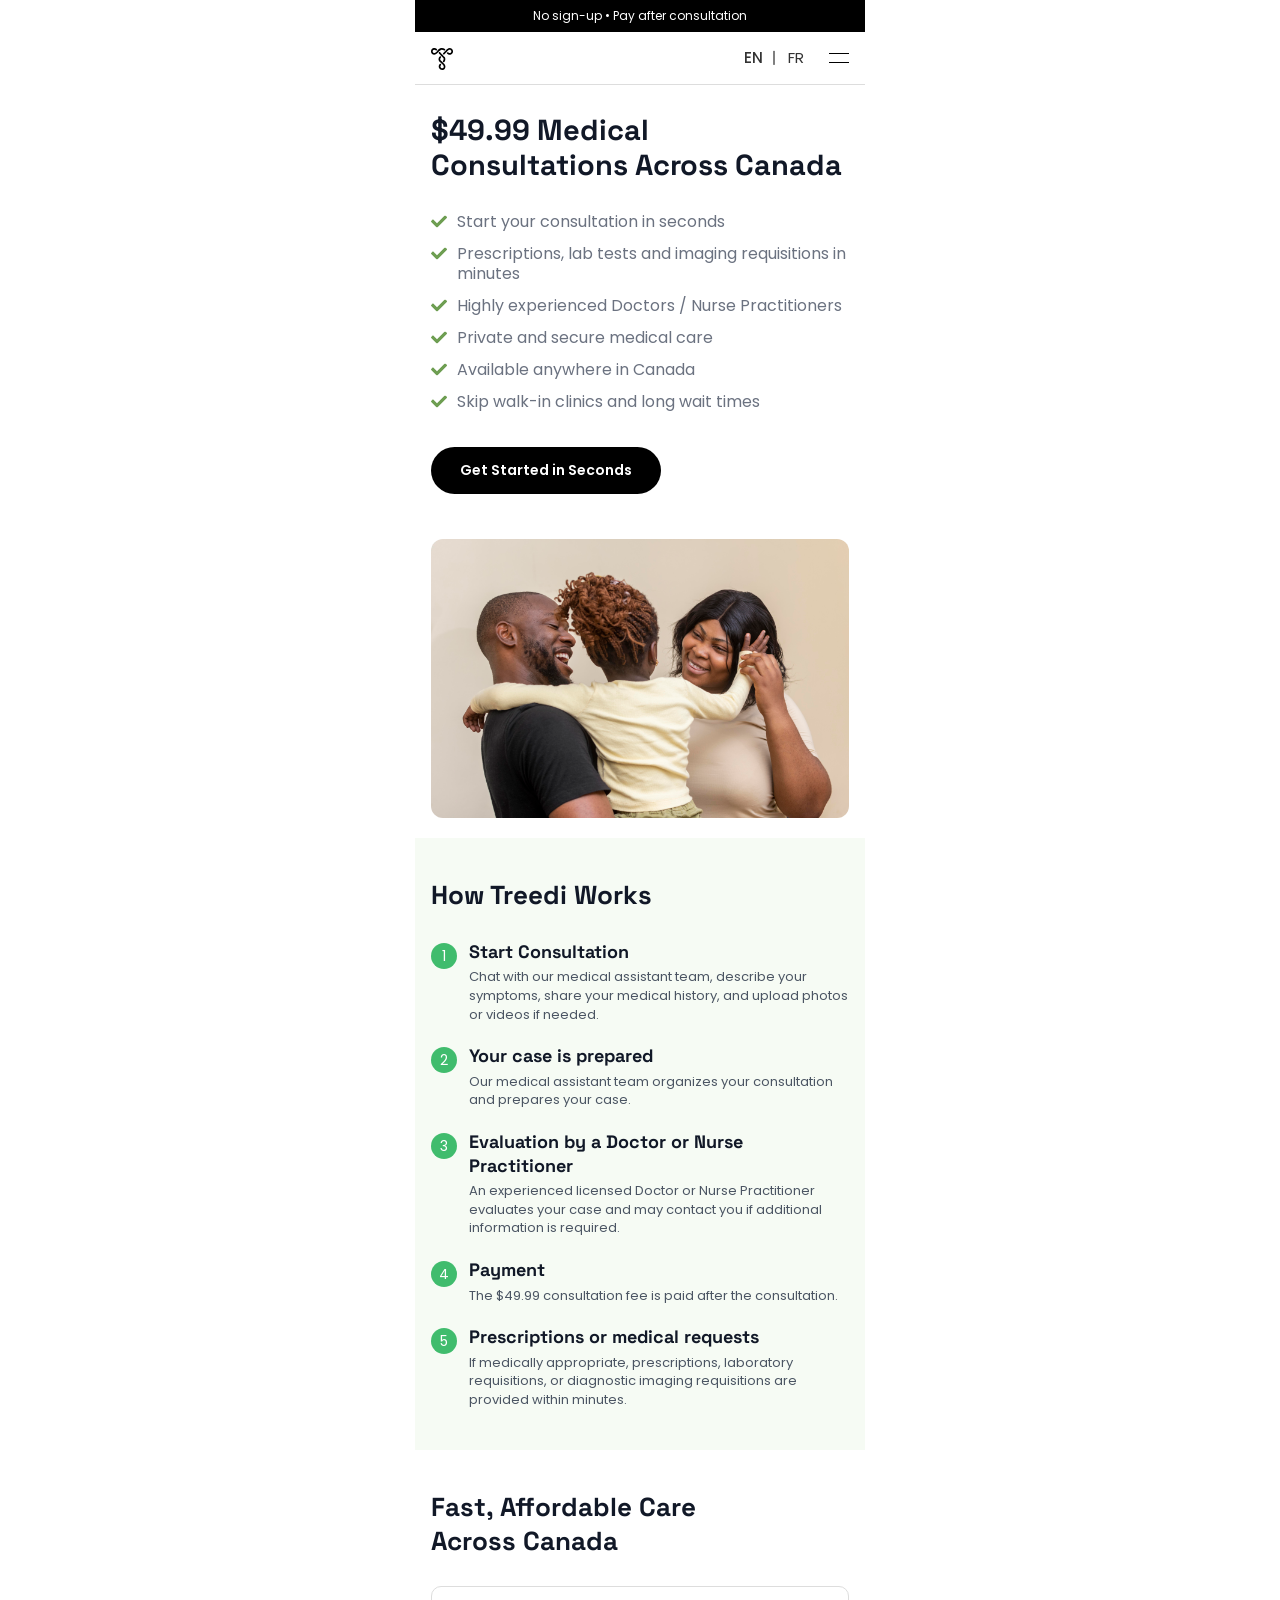
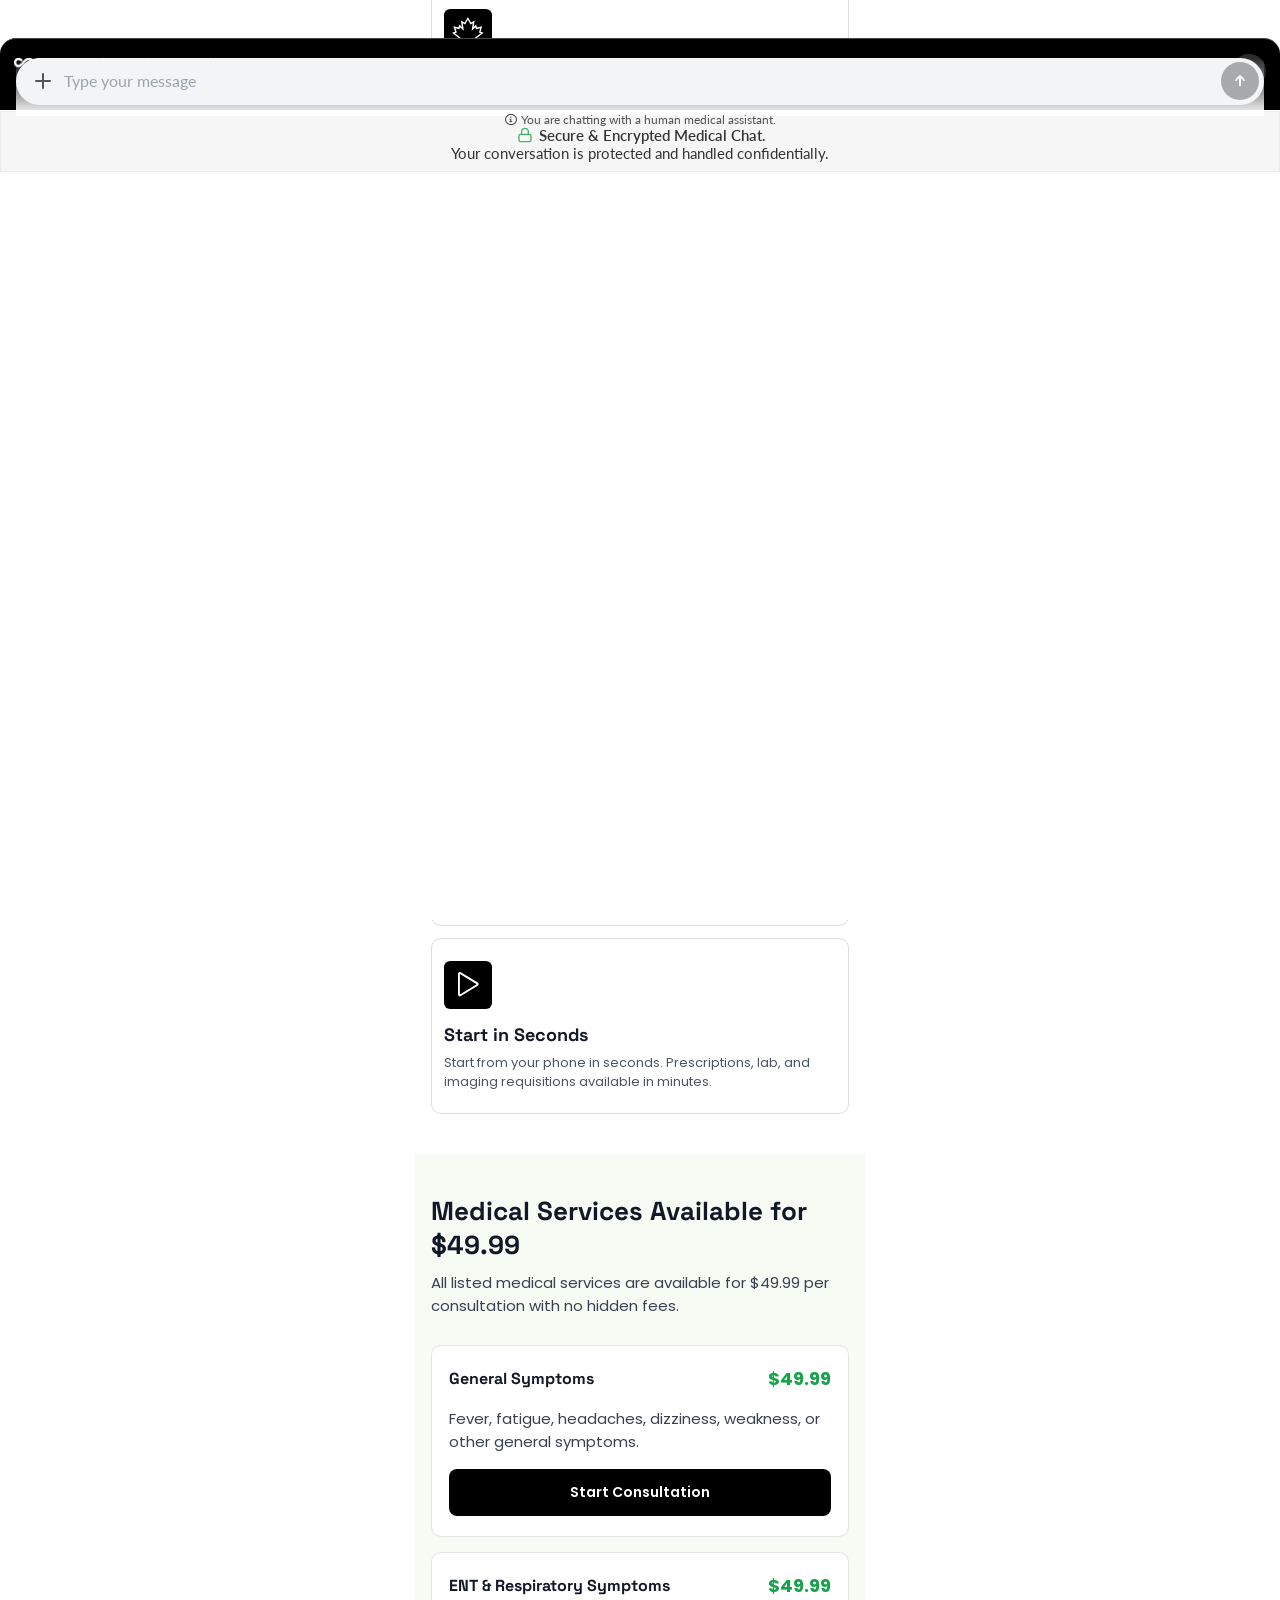
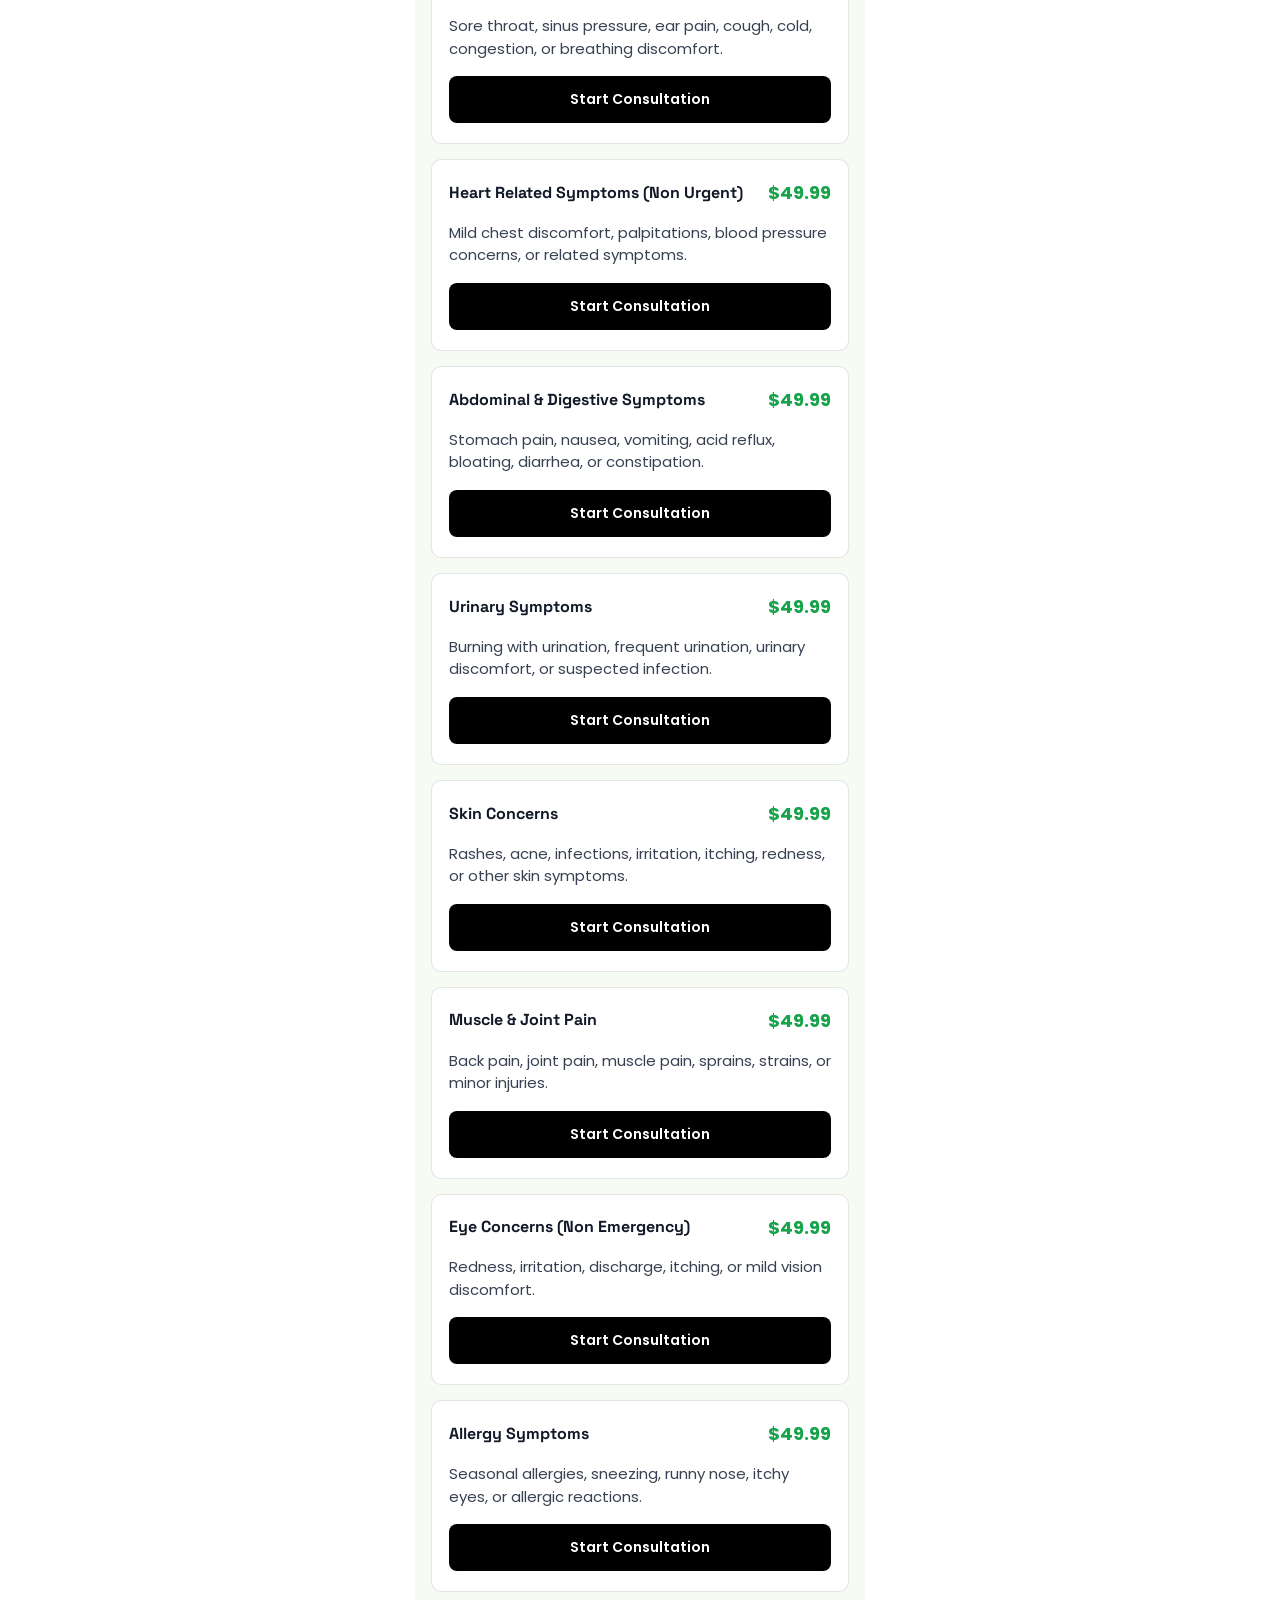
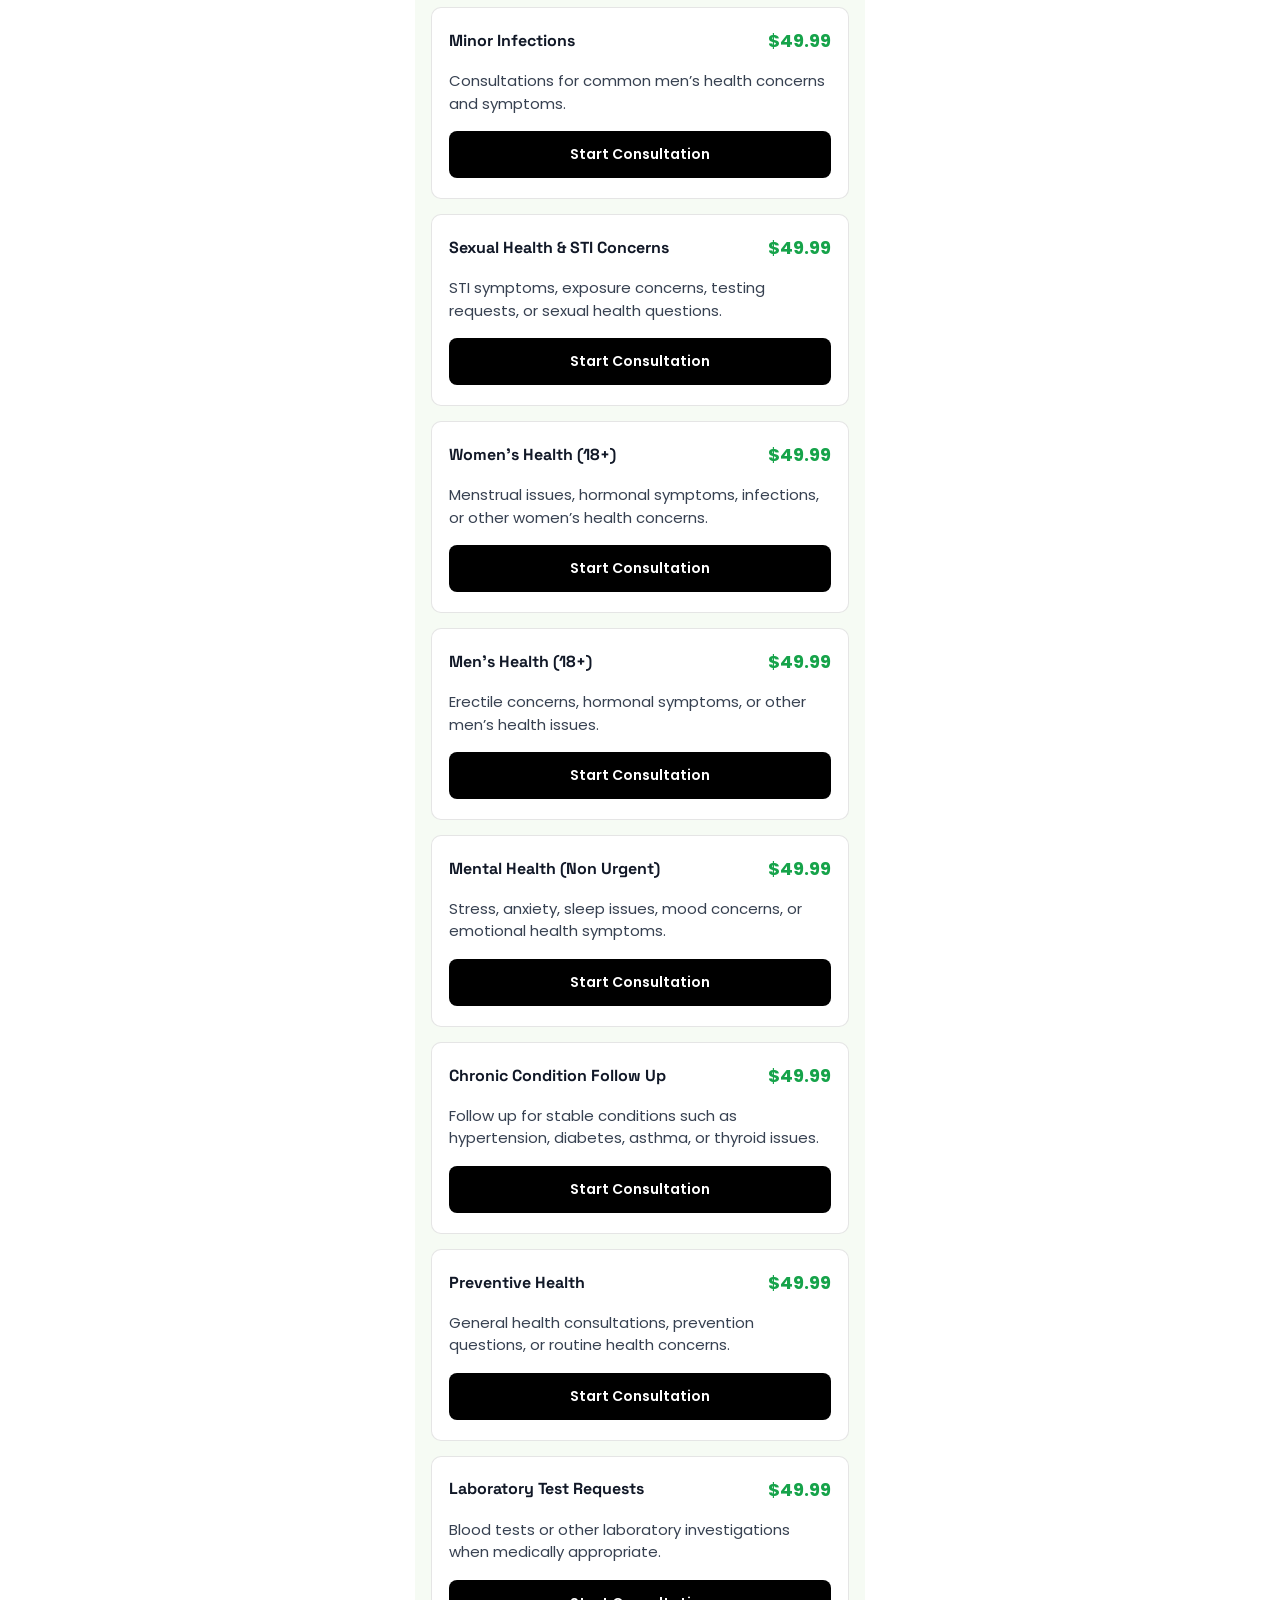
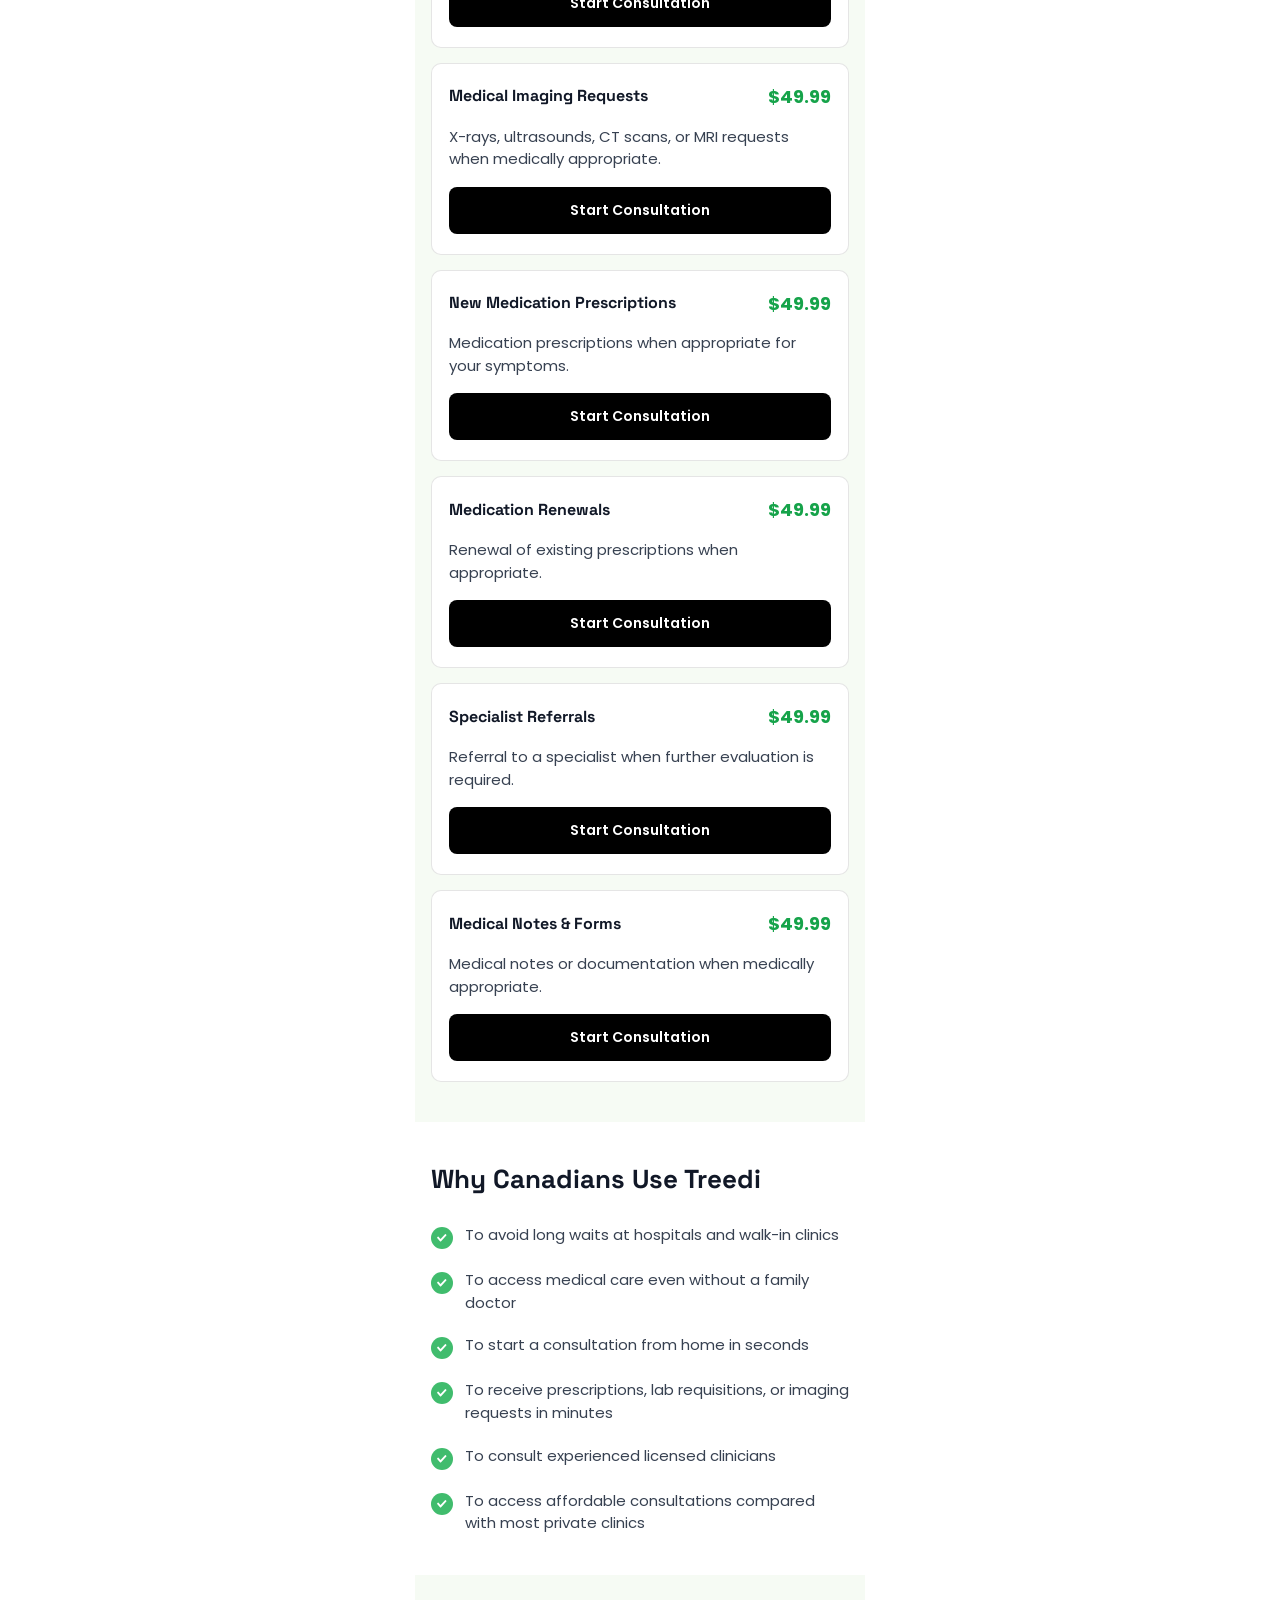
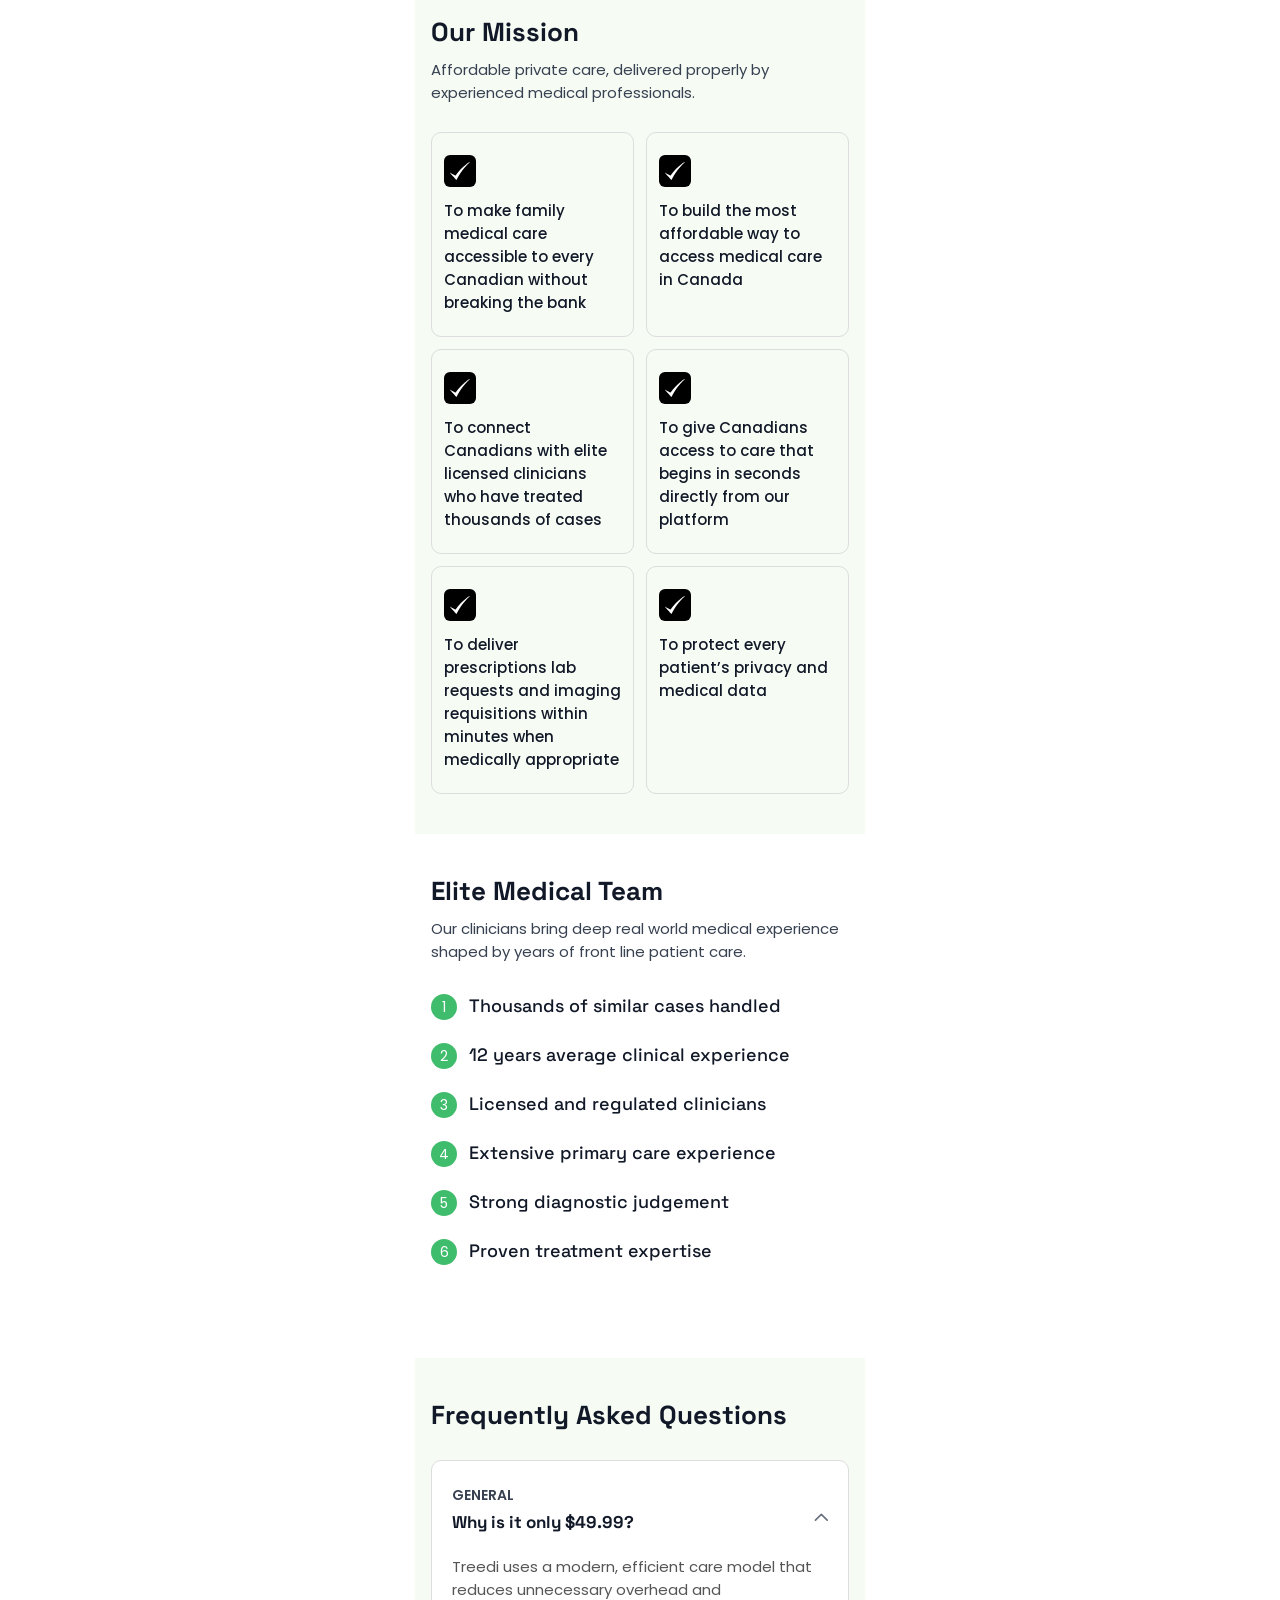
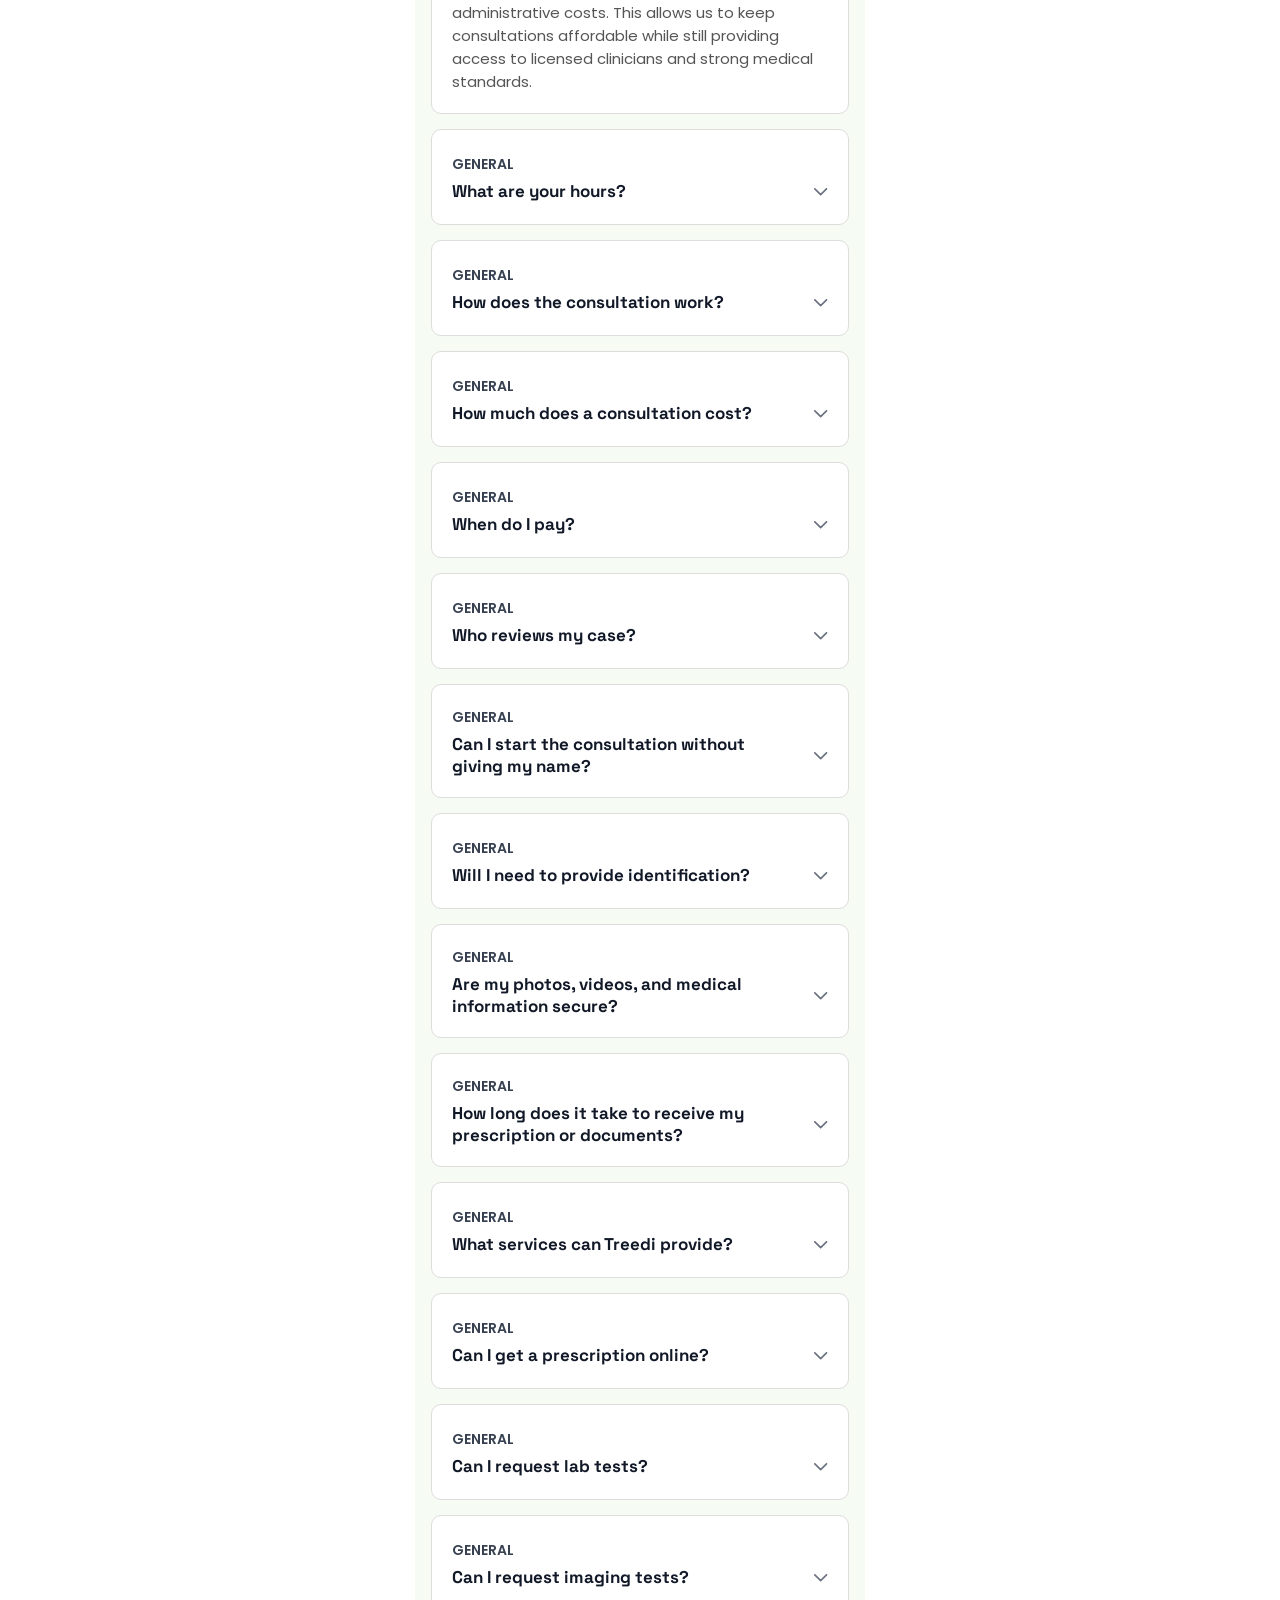
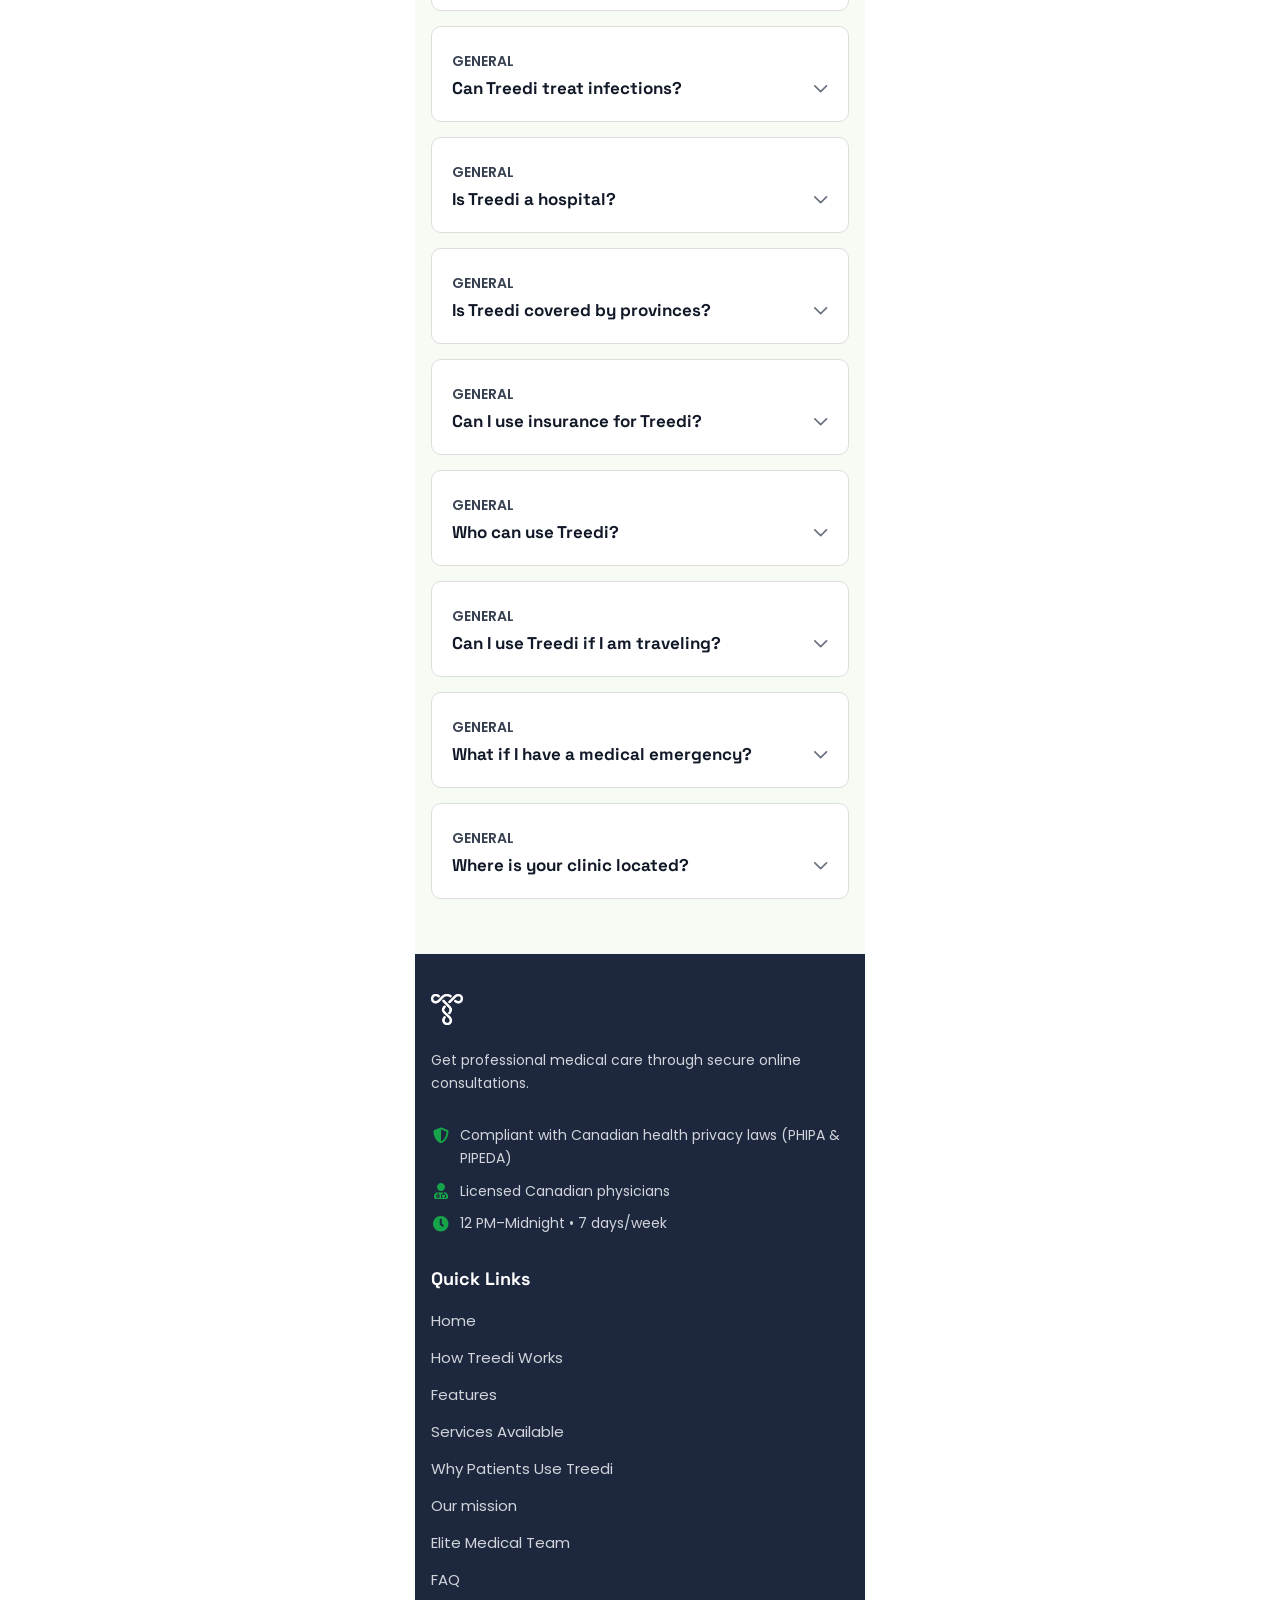
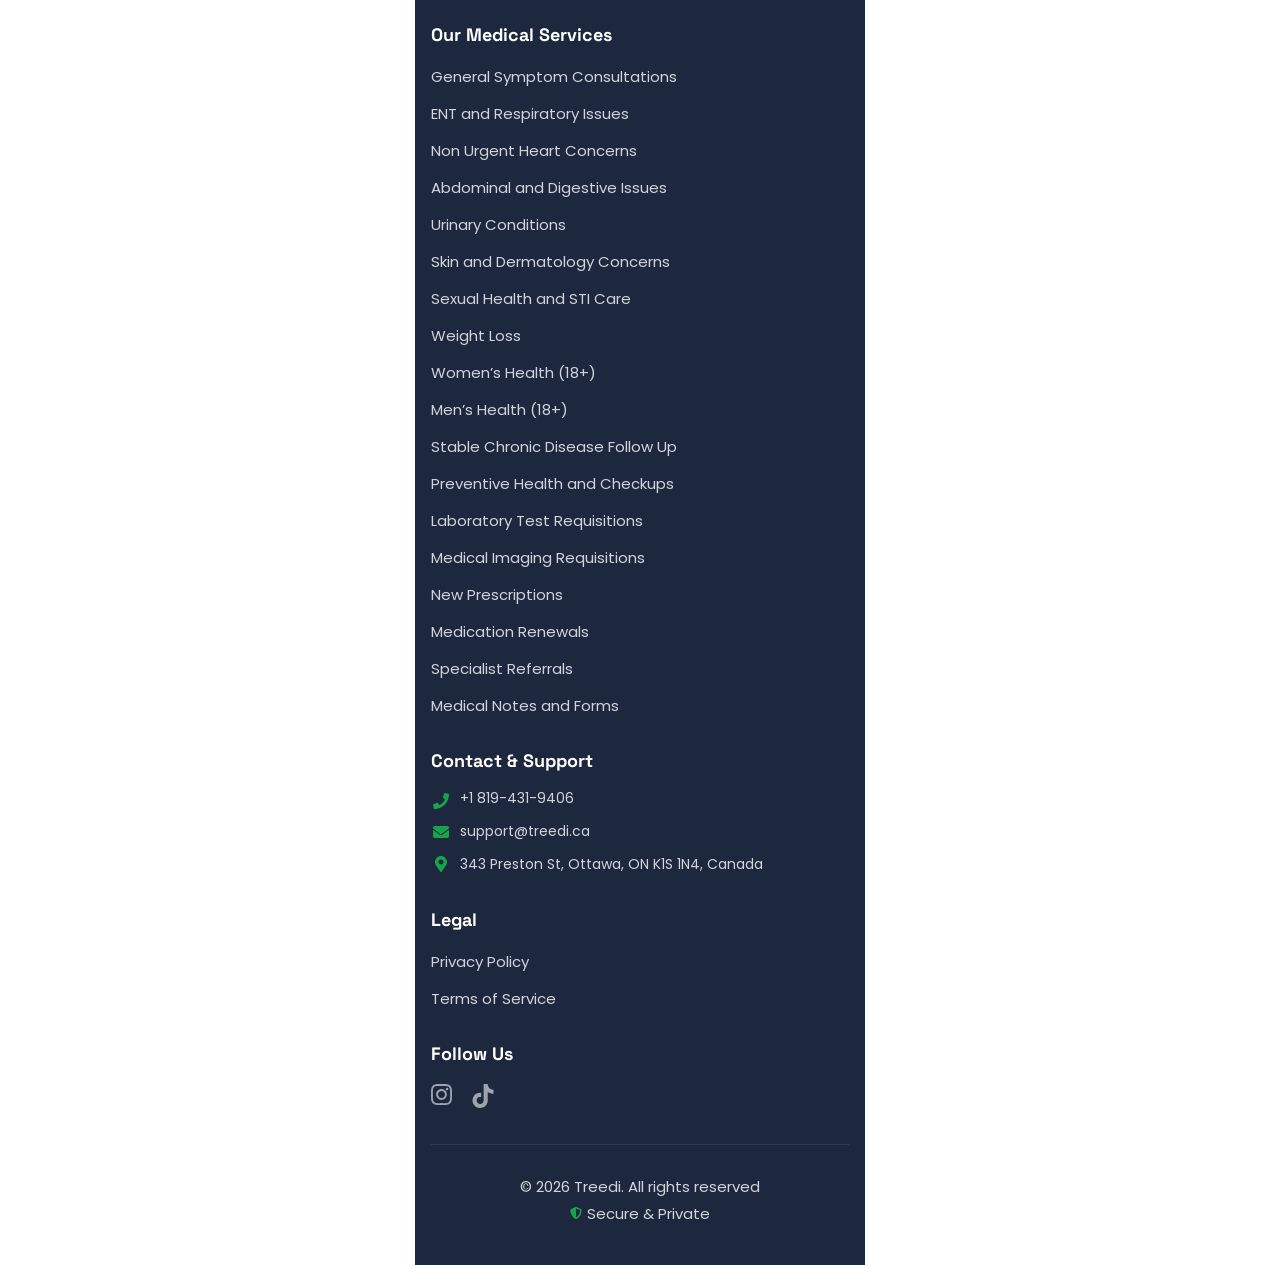
==== index.html @ 980bc752 "first commit" ====
<!DOCTYPE html>
<html lang="en-US">
<head>
	<!-- Meta setup -->
	<meta charset="UTF-8">
	<meta http-equiv="X-UA-Compatible" content="IE=edge">
	<meta name="viewport" content="width=device-width, initial-scale=1, maximum-scale=1, minimum-scale=1, user-scalable=no">
	<meta name="keywords" content="">
	<meta name="decription" content="">
	<!-- Title -->
	<title>Treedi Health</title>
	<!-- Fav Icon -->
	<link rel="icon" href="images/favicon.png">	
	<link rel="stylesheet" href="css/font-awesome.css">
	<!-- Main StyleSheet -->
	<link rel="stylesheet" href="style.css">	
	<!-- Responsive CSS -->
	<link rel="stylesheet" href="css/responsive.css">

	<style>
		.faq-item.active .faq-content {
			max-height: 324px;
		}
	</style>
</head>
<body>

<main class="wrapper">

	<div class="sticky-button" id="stickyBtn">
		<button class="btn-primary treedi-consult-trigger">Start Consultation</button>
	</div>

	<!-- header-area -->	
	<header class="header-area">
		<div class="nav-area">
			<div class="hightlight-text">
				<p>No sign-up • Pay after consultation</p>
			</div>
			<div class="container">
				<div class="nav-inner">
					<div class="logo">
						<a href="/treedihealth_v3/"><img src="images/logo-black.svg" alt=""></a>
					</div>
					<div class="menu-right-comp">
						<div class="lang-toggler">
							<span class="on">EN</span>
							<span class="off">FR</span>
						</div>

						<div class="humberger-menu menu-toggle" id="menuBtn">
							<span class="line01"></span>
							<span class="line02"></span>
						</div>
					</div>
				</div>			
			</div>
		</div>

		<!-- Overlay -->
		<div class="sidebar-overlay" id="overlay"></div>

		<!-- Sidebar -->
		<div class="sidebar" id="sidebar">
			<ul class="sidebar-menu">
				<li><a href="#home">Home</a></li>
				<li><a href="#howItWorks">How Treedi Works</a></li>
				<li><a href="#features">Features</a></li>
				<li><a href="#servicesAvailable">Services Available </a></li>
				<li><a href="#whyTreedi">Why Patients Use Treedi</a></li>
				<li><a href="#ourMission">Our mission</a></li>
				<li><a href="#eliteMedicalTeam">Elite Medical Team</a></li>
				<li><a href="#faq">FAQ</a></li>
				<li><a href="#contact">Contact</a></li>
			</ul>
		</div>

			
		<div class="hero-section" id="home">
			<div class="container">
				<div class="home-inner">
					<div>
						<h2>$49.99 Medical Consultations Across Canada</h2>
						<ul>
							<li>
								<svg width="16" height="12" viewBox="0 0 16 12" fill="none" xmlns="http://www.w3.org/2000/svg">
								<path d="M5.43431 11.7643L0.234305 6.53442C-0.0781016 6.22021 -0.0781016 5.71077 0.234305 5.39654L1.36565 4.25865C1.67806 3.94442 2.18462 3.94442 2.49703 4.25865L6 7.78174L13.503 0.235652C13.8154 -0.0785507 14.3219 -0.0785507 14.6344 0.235652L15.7657 1.37353C16.0781 1.68774 16.0781 2.19718 15.7657 2.51141L6.56569 11.7644C6.25325 12.0786 5.74672 12.0786 5.43431 11.7643Z" fill="#6E9E52"/>
								</svg>
								<span>Start your consultation in seconds</span>
							</li>
							<li>
								<svg width="16" height="12" viewBox="0 0 16 12" fill="none" xmlns="http://www.w3.org/2000/svg">
								<path d="M5.43431 11.7643L0.234305 6.53442C-0.0781016 6.22021 -0.0781016 5.71077 0.234305 5.39654L1.36565 4.25865C1.67806 3.94442 2.18462 3.94442 2.49703 4.25865L6 7.78174L13.503 0.235652C13.8154 -0.0785507 14.3219 -0.0785507 14.6344 0.235652L15.7657 1.37353C16.0781 1.68774 16.0781 2.19718 15.7657 2.51141L6.56569 11.7644C6.25325 12.0786 5.74672 12.0786 5.43431 11.7643Z" fill="#6E9E52"/>
								</svg>
								<span>Prescriptions, lab tests and imaging requisitions in minutes</span>
							</li>
							<li>
								<svg width="16" height="12" viewBox="0 0 16 12" fill="none" xmlns="http://www.w3.org/2000/svg">
								<path d="M5.43431 11.7643L0.234305 6.53442C-0.0781016 6.22021 -0.0781016 5.71077 0.234305 5.39654L1.36565 4.25865C1.67806 3.94442 2.18462 3.94442 2.49703 4.25865L6 7.78174L13.503 0.235652C13.8154 -0.0785507 14.3219 -0.0785507 14.6344 0.235652L15.7657 1.37353C16.0781 1.68774 16.0781 2.19718 15.7657 2.51141L6.56569 11.7644C6.25325 12.0786 5.74672 12.0786 5.43431 11.7643Z" fill="#6E9E52"/>
								</svg>
								<span>Highly experienced Doctors / Nurse Practitioners</span>
							</li>
							<li>
								<svg width="16" height="12" viewBox="0 0 16 12" fill="none" xmlns="http://www.w3.org/2000/svg">
								<path d="M5.43431 11.7643L0.234305 6.53442C-0.0781016 6.22021 -0.0781016 5.71077 0.234305 5.39654L1.36565 4.25865C1.67806 3.94442 2.18462 3.94442 2.49703 4.25865L6 7.78174L13.503 0.235652C13.8154 -0.0785507 14.3219 -0.0785507 14.6344 0.235652L15.7657 1.37353C16.0781 1.68774 16.0781 2.19718 15.7657 2.51141L6.56569 11.7644C6.25325 12.0786 5.74672 12.0786 5.43431 11.7643Z" fill="#6E9E52"/>
								</svg>
								<span>Private and secure medical care</span>
							</li>
							<li>
								<svg width="16" height="12" viewBox="0 0 16 12" fill="none" xmlns="http://www.w3.org/2000/svg">
								<path d="M5.43431 11.7643L0.234305 6.53442C-0.0781016 6.22021 -0.0781016 5.71077 0.234305 5.39654L1.36565 4.25865C1.67806 3.94442 2.18462 3.94442 2.49703 4.25865L6 7.78174L13.503 0.235652C13.8154 -0.0785507 14.3219 -0.0785507 14.6344 0.235652L15.7657 1.37353C16.0781 1.68774 16.0781 2.19718 15.7657 2.51141L6.56569 11.7644C6.25325 12.0786 5.74672 12.0786 5.43431 11.7643Z" fill="#6E9E52"/>
								</svg>
								<span>Available anywhere in Canada</span>
							</li>
							<li>
								<svg width="16" height="12" viewBox="0 0 16 12" fill="none" xmlns="http://www.w3.org/2000/svg">
								<path d="M5.43431 11.7643L0.234305 6.53442C-0.0781016 6.22021 -0.0781016 5.71077 0.234305 5.39654L1.36565 4.25865C1.67806 3.94442 2.18462 3.94442 2.49703 4.25865L6 7.78174L13.503 0.235652C13.8154 -0.0785507 14.3219 -0.0785507 14.6344 0.235652L15.7657 1.37353C16.0781 1.68774 16.0781 2.19718 15.7657 2.51141L6.56569 11.7644C6.25325 12.0786 5.74672 12.0786 5.43431 11.7643Z" fill="#6E9E52"/>
								</svg>
								<span>Skip walk-in clinics and long wait times</span>
							</li>
						</ul>
						<div>
							<button class="treedi-consult-trigger btn-primary">Get Started in Seconds</button>
						</div>
					</div>

					<div class="hero-banner">
						<img src="images/hero-banner.png" alt="">
					</div>
				</div>
			</div>
		</div>

	</header>	
	<!-- header-area -->	

	<!-- how it works ara -->
	<section class="how-it-works py-40 bg-sec" id="howItWorks">
		<div class="container">
			<div>
				<h2 class="sec-heading">How Treedi Works</h2>
			</div>
			<ul>
				<li>
					<span class="number">1</span>
					<div>
						<h4>Start Consultation</h4>
						<p>Chat with our medical assistant team, describe your symptoms, share your medical history,
						and upload photos or videos if needed.</p>
					</div>
				</li>
				<li>
					<span class="number">2</span>
					<div>
						<h4>Your case is prepared</h4>
						<p>Our medical assistant team organizes your consultation and prepares your case.​</p>
					</div>
				</li>
				<li>
					<span class="number">3</span>
					<div>
						<h4>Evaluation by a Doctor or Nurse Practitioner</h4>
						<p>An experienced licensed Doctor or Nurse Practitioner evaluates your case and may contact
						you if additional information is required.​</p>
					</div>
				</li>
				<li>
					<span class="number">4</span>
					<div>
						<h4>Payment</h4>
						<p>The $49.99 consultation fee is paid after the consultation.</p>
					</div>
				</li>
				<li>
					<span class="number">5</span>
					<div>
						<h4>Prescriptions or medical requests</h4>
						<p>If medically appropriate, prescriptions, laboratory requisitions, or diagnostic imaging
						requisitions are provided within minutes.​</p>
					</div>
				</li>
			</ul>
		</div>
	</section>
	<!-- how it works ara -->

	<!-- features-area-->
	<section class="features-area fea02 py-40" id="features">
		<div class="container">
			<div>
				<h2 class="sec-heading">Fast, Affordable Care <br> Across Canada</h2>
			</div>
			
			<div class="grid features-grid">
				<div class="single-box">
					<div class="icon">
						<svg width="32" height="32" viewBox="0 0 32 32" fill="none" xmlns="http://www.w3.org/2000/svg">
						<path d="M16.4448 2.48071L18.7807 6.57837L20.3832 5.58813L21.6596 4.7981L21.4438 6.28442L20.6284 11.8879L22.9604 9.64478L23.7709 8.86548L24.1127 9.93579L24.5512 11.3108L28.0502 10.5334L29.2123 10.2756L28.8735 11.4163L27.7856 15.0754L29.0971 15.6018L30.2387 16.0588L29.2622 16.8069L22.725 21.8098L23.4516 23.4407L23.9506 24.5608L22.7319 24.4211L16.8901 23.7512L17.1694 29.7952L17.2036 30.5276H14.4692L14.5034 29.7952L14.7817 23.7493L8.77973 24.4211L7.56586 24.5569L8.06293 23.4407L8.79145 21.803L2.40473 16.802L1.4184 16.0295L2.59321 15.595L4.01899 15.0667L2.8061 11.4387L2.41059 10.2542L3.62836 10.5354L6.96333 11.3049L7.4018 9.93579L7.7436 8.86548L8.55317 9.64478L10.8852 11.8889L10.0707 6.28442L9.86274 4.85474L11.1127 5.57739L12.8803 6.5979L15.228 2.48071L15.8364 1.41333L16.4448 2.48071Z" stroke="white" stroke-width="1.4"/>
						</svg>
					</div>
					<div>
						<h3>Available Across Canada</h3>
						<p>Private online medical consultations available to patients anywhere in Canada.</p>
					</div>	
				</div>
				<div class="single-box price-consultation">
					<div class="icon">
						<img src="images/price-consultation.png" alt="">
					</div>
					<div>
						<h3>Canada’s Most Affordable Private Medical Consultations</h3>
						<p>Only <span class="font-semibold">$49.99 per consultation</span>. Simple pricing with no subscriptions and no hidden fees.</p>
					</div>	
				</div>
				<div class="single-box">
					<div class="icon">
						<svg width="30" height="30" viewBox="0 0 30 30" fill="none" xmlns="http://www.w3.org/2000/svg">
						<path d="M15 4.6875C12.775 4.6875 10.5999 5.3473 8.74984 6.58347C6.89978 7.81963 5.45784 9.57664 4.60636 11.6323C3.75487 13.688 3.53208 15.95 3.96617 18.1323C4.40025 20.3146 5.47171 22.3191 7.04505 23.8925C8.61839 25.4658 10.6229 26.5373 12.8052 26.9713C14.9875 27.4054 17.2495 27.1826 19.3052 26.3311C21.3609 25.4797 23.1179 24.0377 24.354 22.1877C25.5902 20.3376 26.25 18.1625 26.25 15.9375C26.2466 12.9549 25.0602 10.0954 22.9512 7.98632C20.8421 5.87727 17.9826 4.69091 15 4.6875ZM15 25.3125C13.1458 25.3125 11.3332 24.7627 9.79153 23.7325C8.24982 22.7024 7.0482 21.2382 6.33863 19.5252C5.62906 17.8121 5.4434 15.9271 5.80514 14.1085C6.16688 12.29 7.05976 10.6195 8.37088 9.30837C9.68199 7.99726 11.3525 7.10437 13.171 6.74264C14.9896 6.3809 16.8746 6.56656 18.5877 7.27613C20.3007 7.9857 21.7649 9.18732 22.795 10.729C23.8252 12.2707 24.375 14.0833 24.375 15.9375C24.3722 18.423 23.3836 20.806 21.626 22.5635C19.8685 24.3211 17.4855 25.3097 15 25.3125ZM20.3508 10.5867C20.4379 10.6738 20.5071 10.7772 20.5543 10.891C20.6015 11.0048 20.6257 11.1268 20.6257 11.25C20.6257 11.3732 20.6015 11.4952 20.5543 11.609C20.5071 11.7228 20.4379 11.8262 20.3508 11.9133L15.6633 16.6008C15.5762 16.6879 15.4728 16.757 15.359 16.8041C15.2452 16.8513 15.1232 16.8755 15 16.8755C14.8768 16.8755 14.7548 16.8513 14.641 16.8041C14.5272 16.757 14.4238 16.6879 14.3367 16.6008C14.2496 16.5137 14.1805 16.4103 14.1334 16.2965C14.0862 16.1827 14.062 16.0607 14.062 15.9375C14.062 15.8143 14.0862 15.6923 14.1334 15.5785C14.1805 15.4647 14.2496 15.3613 14.3367 15.2742L19.0242 10.5867C19.1113 10.4996 19.2147 10.4304 19.3285 10.3832C19.4423 10.336 19.5643 10.3118 19.6875 10.3118C19.8107 10.3118 19.9327 10.336 20.0465 10.3832C20.1603 10.4304 20.2637 10.4996 20.3508 10.5867ZM11.25 1.875C11.25 1.62636 11.3488 1.3879 11.5246 1.21209C11.7004 1.03627 11.9389 0.9375 12.1875 0.9375H17.8125C18.0611 0.9375 18.2996 1.03627 18.4754 1.21209C18.6512 1.3879 18.75 1.62636 18.75 1.875C18.75 2.12364 18.6512 2.3621 18.4754 2.53791C18.2996 2.71373 18.0611 2.8125 17.8125 2.8125H12.1875C11.9389 2.8125 11.7004 2.71373 11.5246 2.53791C11.3488 2.3621 11.25 2.12364 11.25 1.875Z" fill="white"/>
						</svg>
					</div>
					<div>
						<h3>Better Medical Consultations​</h3>
						<p>Consultations handled by experienced licensed medical professionals.</p>
					</div>	
				</div>
				<div class="single-box">
					<div class="icon">
					<svg width="30" height="30" viewBox="0 0 30 30" fill="none" xmlns="http://www.w3.org/2000/svg">
					<path d="M23.4375 8.86406V4.6875C23.4375 4.19022 23.24 3.71331 22.8883 3.36167C22.5367 3.01004 22.0598 2.8125 21.5625 2.8125H8.4375C7.94022 2.8125 7.46331 3.01004 7.11167 3.36167C6.76004 3.71331 6.5625 4.19022 6.5625 4.6875V8.90625C6.56313 9.19722 6.63118 9.48409 6.76131 9.74434C6.89144 10.0046 7.0801 10.2312 7.3125 10.4063L13.4379 15L7.3125 19.5938C7.0801 19.7688 6.89144 19.9954 6.76131 20.2557C6.63118 20.5159 6.56313 20.8028 6.5625 21.0938V25.3125C6.5625 25.8098 6.76004 26.2867 7.11167 26.6383C7.46331 26.99 7.94022 27.1875 8.4375 27.1875H21.5625C22.0598 27.1875 22.5367 26.99 22.8883 26.6383C23.24 26.2867 23.4375 25.8098 23.4375 25.3125V21.1359C23.4368 20.8461 23.3693 20.5603 23.2403 20.3007C23.1112 20.0412 22.9241 19.8149 22.6934 19.6395L16.5551 15L22.6934 10.3594C22.9242 10.1843 23.1114 9.95823 23.2405 9.69885C23.3696 9.43947 23.437 9.15378 23.4375 8.86406ZM8.4375 4.6875H21.5625V8.86406L20.8863 9.375H9.06211L8.4375 8.90625V4.6875ZM15 13.8281L11.5629 11.25H18.4066L15 13.8281ZM21.5625 25.3125H8.4375V21.0938L14.0625 16.875V19.6875C14.0625 19.9361 14.1613 20.1746 14.3371 20.3504C14.5129 20.5262 14.7514 20.625 15 20.625C15.2486 20.625 15.4871 20.5262 15.6629 20.3504C15.8387 20.1746 15.9375 19.9361 15.9375 19.6875V16.8844L21.5625 21.1359V25.3125Z" fill="white"/>
					</svg>

					</div>
					<div>
						<h3>Open Every Day</h3>
						<p>Consultations available daily from <span class="font-semibold">12 PM to Midnight.</span></p>
					</div>	
				</div>
				<div class="single-box">
					<div class="icon">
						<svg width="32" height="32" viewBox="0 0 32 32" fill="none" xmlns="http://www.w3.org/2000/svg">
						<path d="M26 5H6C5.46957 5 4.96086 5.21071 4.58579 5.58579C4.21071 5.96086 4 6.46957 4 7V14C4 20.59 7.19 24.5837 9.86625 26.7738C12.7487 29.1313 15.6163 29.9312 15.7413 29.965C15.9131 30.0118 16.0944 30.0118 16.2663 29.965C16.3913 29.9312 19.255 29.1313 22.1413 26.7738C24.81 24.5837 28 20.59 28 14V7C28 6.46957 27.7893 5.96086 27.4142 5.58579C27.0391 5.21071 26.5304 5 26 5ZM26 14C26 18.6337 24.2925 22.395 20.925 25.1775C19.4591 26.3846 17.7919 27.324 16 27.9525C14.2315 27.335 12.5849 26.4123 11.135 25.2262C7.7275 22.4387 6 18.6625 6 14V7H26V14ZM10.2925 17.7075C10.1049 17.5199 9.99944 17.2654 9.99944 17C9.99944 16.7346 10.1049 16.4801 10.2925 16.2925C10.4801 16.1049 10.7346 15.9994 11 15.9994C11.2654 15.9994 11.5199 16.1049 11.7075 16.2925L14 18.5863L20.2925 12.2925C20.3854 12.1996 20.4957 12.1259 20.6171 12.0756C20.7385 12.0253 20.8686 11.9994 21 11.9994C21.1314 11.9994 21.2615 12.0253 21.3829 12.0756C21.5043 12.1259 21.6146 12.1996 21.7075 12.2925C21.8004 12.3854 21.8741 12.4957 21.9244 12.6171C21.9747 12.7385 22.0006 12.8686 22.0006 13C22.0006 13.1314 21.9747 13.2615 21.9244 13.3829C21.8741 13.5043 21.8004 13.6146 21.7075 13.7075L14.7075 20.7075C14.6146 20.8005 14.5043 20.8742 14.3829 20.9246C14.2615 20.9749 14.1314 21.0008 14 21.0008C13.8686 21.0008 13.7385 20.9749 13.6171 20.9246C13.4957 20.8742 13.3854 20.8005 13.2925 20.7075L10.2925 17.7075Z" fill="white"/>
						</svg>
					</div>
					<div>
						<h3>Secure and Private​</h3>
						<p>All consultations are encrypted. Your medical information remains fully protected and confidential.</p>
					</div>	
				</div>
				<div class="single-box">
					<div class="icon">
						<svg width="21" height="25" viewBox="0 0 21 25" fill="none" xmlns="http://www.w3.org/2000/svg">
						<path d="M19.7344 10.6049L2.85 0.275976C2.56534 0.101663 2.2393 0.00650182 1.90556 0.0003215C1.57182 -0.00585882 1.24249 0.0771652 0.951563 0.240819C0.66341 0.401932 0.423371 0.636888 0.25613 0.921528C0.0888884 1.20617 0.000481474 1.53022 0 1.86035V22.5158C0.00217121 23.011 0.200899 23.4851 0.552497 23.8339C0.904094 24.1826 1.37979 24.3775 1.875 24.3756C2.22065 24.3754 2.55959 24.2802 2.85469 24.1002L19.7344 13.7713C20.0057 13.6059 20.2299 13.3735 20.3855 13.0965C20.5411 12.8194 20.6228 12.507 20.6228 12.1893C20.6228 11.8715 20.5411 11.5591 20.3855 11.282C20.2299 11.005 20.0057 10.7726 19.7344 10.6072V10.6049ZM1.875 22.4936V1.87558L18.7301 12.1881L1.875 22.4936Z" fill="white"/>
						</svg>
					</div>
					<div>
						<h3>Start in Seconds​</h3>
						<p>Start from your phone in seconds. Prescriptions, lab, and imaging requisitions available in minutes.</p>
					</div>	
				</div>
				
			</div>
		</div>
	</section>
	<!-- features-area -->

	<!-- Services Available area -->
	<section class="how-it-works py-40 bg-sec" id="servicesAvailable">
		<div class="container">
			<div class="paragrap-head">
				<h2 class="sec-heading">Medical Services Available for $49.99</h2>
				<p>All listed medical services are available for $49.99 per consultation with no hidden fees.</p>
			</div>
			<div class="consultation-boxes">
				<!-- single box -->
				<div class="single-box" id="service-01">
					<div class="header">
							<h4>General Symptoms</h4>
							<span>$49.99</span>
					</div>
					<div>
						<p>Fever, fatigue, headaches, dizziness, weakness, or other general symptoms.</p>
					</div>
					<div class="button">
						<button class="btn-primary treedi-consult-trigger">Start Consultation</button>
					</div>
				</div>
				<!-- single box -->

				<!-- single box -->
				<div class="single-box" id="service-02">
					<div class="header">
							<h4>ENT & Respiratory Symptoms</h4>
							<span>$49.99</span>
					</div>
					<div>
						<p>Sore throat, sinus pressure, ear pain, cough, cold, congestion, or breathing discomfort.</p>
					</div>
					<div class="button">
						<button class="btn-primary treedi-consult-trigger">Start Consultation</button>
					</div>
				</div>
				<!-- single box -->

				<!-- single box -->
				<div class="single-box" id="service-03">
					<div class="header">
							<h4>Heart Related Symptoms (Non Urgent)</h4>
							<span>$49.99</span>
					</div>
					<div>
						<p>Mild chest discomfort, palpitations, blood pressure concerns, or related symptoms.</p>
					</div>
					<div class="button">
						<button class="btn-primary treedi-consult-trigger">Start Consultation</button>
					</div>
				</div>
				<!-- single box -->

				<!-- single box -->
				<div class="single-box" id="service-04">
					<div class="header">
							<h4>Abdominal & Digestive Symptoms</h4>
							<span>$49.99</span>
					</div>
					<div>
						<p>Stomach pain, nausea, vomiting, acid reflux, bloating, diarrhea, or constipation.</p>
					</div>
					<div class="button">
						<button class="btn-primary treedi-consult-trigger">Start Consultation</button>
					</div>
				</div>
				<!-- single box -->

				<!-- single box -->
				<div class="single-box" id="service-05">
					<div class="header">
							<h4>Urinary Symptoms</h4>
							<span>$49.99</span>
					</div>
					<div>
						<p>Burning with urination, frequent urination, urinary discomfort, or suspected infection.</p>
					</div>
					<div class="button">
						<button class="btn-primary treedi-consult-trigger">Start Consultation</button>
					</div>
				</div>
				<!-- single box -->

				<!-- single box -->
				<div class="single-box" id="service-06">
					<div class="header">
							<h4>Skin Concerns</h4>
							<span>$49.99</span>
					</div>
					<div>
						<p>Rashes, acne, infections, irritation, itching, redness, or other skin symptoms.</p>
					</div>
					<div class="button">
						<button class="btn-primary treedi-consult-trigger">Start Consultation</button>
					</div>
				</div>
				<!-- single box -->

				<!-- single box -->
				<div class="single-box" id="service-07">
					<div class="header">
							<h4>Muscle & Joint Pain</h4>
							<span>$49.99</span>
					</div>
					<div>
						<p>Back pain, joint pain, muscle pain, sprains, strains, or minor injuries.</p>
					</div>
					<div class="button">
						<button class="btn-primary treedi-consult-trigger">Start Consultation</button>
					</div>
				</div>
				<!-- single box -->

				<!-- single box -->
				<div class="single-box" id="service-08">
					<div class="header">
							<h4>Eye Concerns (Non Emergency)</h4>
							<span>$49.99</span>
					</div>
					<div>
						<p>Redness, irritation, discharge, itching, or mild vision discomfort.</p>
					</div>
					<div class="button">
						<button class="btn-primary treedi-consult-trigger">Start Consultation</button>
					</div>
				</div>
				<!-- single box -->

				<!-- single box -->
				<div class="single-box" id="service-09">
					<div class="header">
							<h4>Allergy Symptoms</h4>
							<span>$49.99</span>
					</div>
					<div>
						<p>Seasonal allergies, sneezing, runny nose, itchy eyes, or allergic reactions.</p>
					</div>
					<div class="button">
						<button class="btn-primary treedi-consult-trigger">Start Consultation</button>
					</div>
				</div>
				<!-- single box -->

				<!-- single box -->
				<div class="single-box" id="service-10">
					<div class="header">
							<h4>Minor Infections</h4>
							<span>$49.99</span>
					</div>
					<div>
						<p>Consultations for common men’s health concerns and symptoms.</p>
					</div>
					<div class="button">
						<button class="btn-primary treedi-consult-trigger">Start Consultation</button>
					</div>
				</div>
				<!-- single box -->

				<!-- single box -->
				<div class="single-box" id="service-11">
					<div class="header">
							<h4>Sexual Health & STI Concerns</h4>
							<span>$49.99</span>
					</div>
					<div>
						<p>STI symptoms, exposure concerns, testing requests, or sexual health questions.</p>
					</div>
					<div class="button">
						<button class="btn-primary treedi-consult-trigger">Start Consultation</button>
					</div>
				</div>
				<!-- single box -->

				<!-- single box -->
				<div class="single-box" id="service-12">
					<div class="header">
							<h4>Women’s Health (18+)</h4>
							<span>$49.99</span>
					</div>
					<div>
						<p>Menstrual issues, hormonal symptoms, infections, or other women’s health concerns.</p>
					</div>
					<div class="button">
						<button class="btn-primary treedi-consult-trigger">Start Consultation</button>
					</div>
				</div>
				<!-- single box -->

				<!-- single box -->
				<div class="single-box" id="service-13">
					<div class="header">
							<h4>Men’s Health (18+)</h4>
							<span>$49.99</span>
					</div>
					<div>
						<p>Erectile concerns, hormonal symptoms, or other men’s health issues.</p>
					</div>
					<div class="button">
						<button class="btn-primary treedi-consult-trigger">Start Consultation</button>
					</div>
				</div>
				<!-- single box -->

				<!-- single box -->
				<div class="single-box" id="service-14">
					<div class="header">
							<h4>Mental Health (Non Urgent)</h4>
							<span>$49.99</span>
					</div>
					<div>
						<p>Stress, anxiety, sleep issues, mood concerns, or emotional health symptoms.</p>
					</div>
					<div class="button">
						<button class="btn-primary treedi-consult-trigger">Start Consultation</button>
					</div>
				</div>
				<!-- single box -->

				<!-- single box -->
				<div class="single-box" id="service-15">
					<div class="header">
							<h4>Chronic Condition Follow Up</h4>
							<span>$49.99</span>
					</div>
					<div>
						<p>Follow up for stable conditions such as hypertension, diabetes, asthma, or thyroid issues.</p>
					</div>
					<div class="button">
						<button class="btn-primary treedi-consult-trigger">Start Consultation</button>
					</div>
				</div>
				<!-- single box -->

				<!-- single box -->
				<div class="single-box" id="service-16">
					<div class="header">
							<h4>Preventive Health</h4>
							<span>$49.99</span>
					</div>
					<div>
						<p>General health consultations, prevention questions, or routine health concerns.</p>
					</div>
					<div class="button">
						<button class="btn-primary treedi-consult-trigger">Start Consultation</button>
					</div>
				</div>
				<!-- single box -->

				<!-- single box -->
				<div class="single-box" id="service-17">
					<div class="header">
							<h4>Laboratory Test Requests</h4>
							<span>$49.99</span>
					</div>
					<div>
						<p>Blood tests or other laboratory investigations when medically appropriate.</p>
					</div>
					<div class="button">
						<button class="btn-primary treedi-consult-trigger">Start Consultation</button>
					</div>
				</div>
				<!-- single box -->

				<!-- single box -->
				<div class="single-box" id="service-18">
					<div class="header">
							<h4>Medical Imaging Requests</h4>
							<span>$49.99</span>
					</div>
					<div>
						<p>X-rays, ultrasounds, CT scans, or MRI requests when medically appropriate.</p>
					</div>
					<div class="button">
						<button class="btn-primary treedi-consult-trigger">Start Consultation</button>
					</div>
				</div>
				<!-- single box -->

				<!-- single box -->
				<div class="single-box" id="service-18">
					<div class="header">
							<h4>New Medication Prescriptions</h4>
							<span>$49.99</span>
					</div>
					<div>
						<p>Medication prescriptions when appropriate for your symptoms.</p>
					</div>
					<div class="button">
						<button class="btn-primary treedi-consult-trigger">Start Consultation</button>
					</div>
				</div>
				<!-- single box -->

				<!-- single box -->
				<div class="single-box" id="service-18">
					<div class="header">
							<h4>Medication Renewals</h4>
							<span>$49.99</span>
					</div>
					<div>
						<p>Renewal of existing prescriptions when appropriate.</p>
					</div>
					<div class="button">
						<button class="btn-primary treedi-consult-trigger">Start Consultation</button>
					</div>
				</div>
				<!-- single box -->

				<!-- single box -->
				<div class="single-box" id="service-18">
					<div class="header">
							<h4>Specialist Referrals</h4>
							<span>$49.99</span>
					</div>
					<div>
						<p>Referral to a specialist when further evaluation is required.</p>
					</div>
					<div class="button">
						<button class="btn-primary treedi-consult-trigger">Start Consultation</button>
					</div>
				</div>
				<!-- single box -->

				<!-- single box -->
				<div class="single-box" id="service-18">
					<div class="header">
							<h4>Medical Notes & Forms</h4>
							<span>$49.99</span>
					</div>
					<div>
						<p>Medical notes or documentation when medically appropriate.</p>
					</div>
					<div class="button">
						<button class="btn-primary treedi-consult-trigger">Start Consultation</button>
					</div>
				</div>
				<!-- single box -->

			</div>
		</div>
	</section>
	<!-- Services Available area -->

	<!-- Why Patients area -->
	<section class="how-it-works why-patients-area py-40" id="whyTreedi">
		<div class="container">
			<div>
				<h2 class="sec-heading">Why Canadians Use Treedi</h2>
			</div>
			<ul>
				<li>
					<span class="number">
						<svg width="10" height="8" viewBox="0 0 10 8" fill="none" xmlns="http://www.w3.org/2000/svg">
						<path d="M3.21441 7.42253L0.138592 4.1228C-0.0461973 3.92455 -0.0461973 3.60313 0.138592 3.40487L0.807785 2.68694C0.992574 2.48867 1.29221 2.48867 1.477 2.68694L3.54901 4.90977L7.98704 0.148681C8.17183 -0.0495604 8.47146 -0.0495604 8.65625 0.148681L9.32544 0.866611C9.51023 1.06485 9.51023 1.38628 9.32544 1.58454L3.88362 7.42255C3.69881 7.62079 3.39919 7.62079 3.21441 7.42253Z" fill="white"/>
						</svg>
					</span>
					<div>
						<p>To avoid long waits at hospitals and walk-in clinics​</p>
					</div>
				</li>
				<li>
					<span class="number">
						<svg width="10" height="8" viewBox="0 0 10 8" fill="none" xmlns="http://www.w3.org/2000/svg">
						<path d="M3.21441 7.42253L0.138592 4.1228C-0.0461973 3.92455 -0.0461973 3.60313 0.138592 3.40487L0.807785 2.68694C0.992574 2.48867 1.29221 2.48867 1.477 2.68694L3.54901 4.90977L7.98704 0.148681C8.17183 -0.0495604 8.47146 -0.0495604 8.65625 0.148681L9.32544 0.866611C9.51023 1.06485 9.51023 1.38628 9.32544 1.58454L3.88362 7.42255C3.69881 7.62079 3.39919 7.62079 3.21441 7.42253Z" fill="white"/>
						</svg>
					</span>
					<div>
						<p>To access medical care even without a family doctor​</p>
					</div>
				</li>
			
				<li>
					<span class="number">
						<svg width="10" height="8" viewBox="0 0 10 8" fill="none" xmlns="http://www.w3.org/2000/svg">
						<path d="M3.21441 7.42253L0.138592 4.1228C-0.0461973 3.92455 -0.0461973 3.60313 0.138592 3.40487L0.807785 2.68694C0.992574 2.48867 1.29221 2.48867 1.477 2.68694L3.54901 4.90977L7.98704 0.148681C8.17183 -0.0495604 8.47146 -0.0495604 8.65625 0.148681L9.32544 0.866611C9.51023 1.06485 9.51023 1.38628 9.32544 1.58454L3.88362 7.42255C3.69881 7.62079 3.39919 7.62079 3.21441 7.42253Z" fill="white"/>
						</svg>
					</span>
					<div>
						<p>To start a consultation from home in seconds​</p>
					</div>
				</li>
			
				<li>
					<span class="number">
						<svg width="10" height="8" viewBox="0 0 10 8" fill="none" xmlns="http://www.w3.org/2000/svg">
						<path d="M3.21441 7.42253L0.138592 4.1228C-0.0461973 3.92455 -0.0461973 3.60313 0.138592 3.40487L0.807785 2.68694C0.992574 2.48867 1.29221 2.48867 1.477 2.68694L3.54901 4.90977L7.98704 0.148681C8.17183 -0.0495604 8.47146 -0.0495604 8.65625 0.148681L9.32544 0.866611C9.51023 1.06485 9.51023 1.38628 9.32544 1.58454L3.88362 7.42255C3.69881 7.62079 3.39919 7.62079 3.21441 7.42253Z" fill="white"/>
						</svg>
					</span>
					<div>
						<p>To receive prescriptions, lab requisitions, or imaging requests in minutes</p>
					</div>
				</li>

				<li>
					<span class="number">
						<svg width="10" height="8" viewBox="0 0 10 8" fill="none" xmlns="http://www.w3.org/2000/svg">
						<path d="M3.21441 7.42253L0.138592 4.1228C-0.0461973 3.92455 -0.0461973 3.60313 0.138592 3.40487L0.807785 2.68694C0.992574 2.48867 1.29221 2.48867 1.477 2.68694L3.54901 4.90977L7.98704 0.148681C8.17183 -0.0495604 8.47146 -0.0495604 8.65625 0.148681L9.32544 0.866611C9.51023 1.06485 9.51023 1.38628 9.32544 1.58454L3.88362 7.42255C3.69881 7.62079 3.39919 7.62079 3.21441 7.42253Z" fill="white"/>
						</svg>
					</span>
					<div>
						<p>To consult experienced licensed clinicians</p>
					</div>
				</li>

				<li>
					<span class="number">
						<svg width="10" height="8" viewBox="0 0 10 8" fill="none" xmlns="http://www.w3.org/2000/svg">
						<path d="M3.21441 7.42253L0.138592 4.1228C-0.0461973 3.92455 -0.0461973 3.60313 0.138592 3.40487L0.807785 2.68694C0.992574 2.48867 1.29221 2.48867 1.477 2.68694L3.54901 4.90977L7.98704 0.148681C8.17183 -0.0495604 8.47146 -0.0495604 8.65625 0.148681L9.32544 0.866611C9.51023 1.06485 9.51023 1.38628 9.32544 1.58454L3.88362 7.42255C3.69881 7.62079 3.39919 7.62079 3.21441 7.42253Z" fill="white"/>
						</svg>
					</span>
					<div>
						<p>To access affordable consultations compared with most private clinics</p>
					</div>
				</li>
			
			</ul>
		</div>
	</section>
	<!--  Why Patients area -->

	<!-- features-area-->
	<section class="features-area py-40 bg-sec" id="ourMission">
		<div class="container">
			<div class="paragrap-head">
				<h2 class="sec-heading">Our Mission</h2>
				<p>Affordable private care, delivered properly by experienced medical professionals.</p>
			</div>
			
			<div class="grid affordable-fea-gird">
				<div class="single-box">
					<div class="icon">
						<img src="images/checkmark.svg" alt="">
					</div>
					<h3>To make family medical care accessible to every Canadian without breaking the bank</h3>
				</div>
				<div class="single-box">
					<div class="icon">
						<img src="images/checkmark.svg" alt="">
					</div>
					<h3>To build the most affordable way to access medical care in Canada</h3>
				</div>
				<div class="single-box">
					<div class="icon">
						<img src="images/checkmark.svg" alt="">
					</div>
					<h3>To connect Canadians with elite licensed clinicians who have treated thousands of cases</h3>
				</div>
				<div class="single-box">
					<div class="icon">
						<img src="images/checkmark.svg" alt="">
					</div>
					<h3>To give Canadians access to care that begins in seconds directly from our platform</h3>
				</div>
				<div class="single-box">
					<div class="icon">
						<img src="images/checkmark.svg" alt="">
					</div>
					<h3>To deliver prescriptions lab requests and imaging requisitions within minutes when medically appropriate</h3>
				</div>
				<div class="single-box">
					<div class="icon">
						<img src="images/checkmark.svg" alt="">
					</div>
					<h3>To protect every patient’s privacy and medical data</h3>
				</div>
			</div>
		</div>
	</section>
	<!-- features-area -->

	<!-- Elite Medical Team area -->
	<section class="how-it-works py-40" id="eliteMedicalTeam">

		<div class="telemedicine-bottom-pt">
			<div class="container">
				<div class="paragrap-head">
					<h2 class="sec-heading">Elite Medical Team</h2>
					<p>Our clinicians bring deep real world medical experience shaped by years of front line patient care.</p>
				</div>
				<ul>
					<li>
						<span class="number">1</span>
						<div>
							<h4>Thousands of similar cases handled</h4>
						</div>
					</li>
					<li>
						<span class="number">2</span>
						<div>
							<h4>12 years average clinical experience</h4>
						</div>
					</li>
					<li>
						<span class="number">3</span>
						<div>
							<h4>Licensed and regulated clinicians</h4>
						</div>
					</li>
					<li>
						<span class="number">4</span>
						<div>
							<h4>Extensive primary care experience</h4>
						</div>
					</li>
					<li>
						<span class="number">5</span>
						<div>
							<h4>Strong diagnostic judgement</h4>
						</div>
					</li>
					<li>
						<span class="number">6</span>
						<div>
							<h4>Proven treatment expertise</h4>
						</div>
					</li>
				
				</ul>
				<div class="medical-elit-banner">
					<img src="images/medical-elit-banner.jpeg" alt="">
				</div>
			</div>
		</div>

	</section>
	<!-- Elite Medical Team area -->

	<!-- how it works ara -->
	<section class="how-it-works py-40 bg-sec" id="faq">
		<div class="container">
			<div>
				<h2 class="sec-heading">Frequently Asked Questions</h2>
			</div>

			<div class="faq-container">

				<!-- acc item  -->
				<div class="faq-item active">
					<div class="faq-header">
					<div>
						<small>GENERAL</small>
						<h4>Why is it only $49.99?</h4>
					</div>
					<span class="icon">
						<svg width="14" height="8" viewBox="0 0 14 8" fill="none" xmlns="http://www.w3.org/2000/svg">
						<path d="M12.5 0.833008L6.66668 6.66634L0.833344 0.833008" stroke="#6B7280" stroke-width="1.66667" stroke-linecap="round" stroke-linejoin="round"/>
						</svg>

					</span>
					</div>

					<div class="faq-content">
					<p>
						Treedi uses a modern, efficient care model that reduces unnecessary overhead and
administrative costs. This allows us to keep consultations affordable while still providing
access to licensed clinicians and strong medical standards.
					</p>
					</div>
				</div>
				<!-- acc item  -->

				<!-- acc item  -->
				<div class="faq-item">
					<div class="faq-header">
					<div>
						<small>GENERAL</small>
						<h4>What are your hours?</h4>
					</div>
					<span class="icon">
						<svg width="14" height="8" viewBox="0 0 14 8" fill="none" xmlns="http://www.w3.org/2000/svg">
						<path d="M12.5 0.833008L6.66668 6.66634L0.833344 0.833008" stroke="#6B7280" stroke-width="1.66667" stroke-linecap="round" stroke-linejoin="round"/>
						</svg>

					</span>
					</div>

					<div class="faq-content">
					<p>
						Treedi is open every day from 12 PM to 12 AM, and you can begin your consultation in
seconds directly from your phone.
					</p>
					</div>
				</div>
				<!-- acc item  -->

				<!-- acc item  -->
				<div class="faq-item">
					<div class="faq-header">
					<div>
						<small>GENERAL</small>
						<h4>How does the consultation work?</h4>
					</div>
					<span class="icon">
						<svg width="14" height="8" viewBox="0 0 14 8" fill="none" xmlns="http://www.w3.org/2000/svg">
						<path d="M12.5 0.833008L6.66668 6.66634L0.833344 0.833008" stroke="#6B7280" stroke-width="1.66667" stroke-linecap="round" stroke-linejoin="round"/>
						</svg>

					</span>
					</div>

					<div class="faq-content">
					<p>
						You begin your consultation in seconds directly from your phone. First, you speak with a
						medical assistant who collects your information, symptoms, and any relevant photos or
						videos. The medical assistant is in direct contact with your doctor or nurse practitioner. Your
						case is then reviewed by a licensed clinician, and if medically appropriate, a prescription, a
						lab requisition, a diagnostic imaging requisition, or other medical documents can be issued
						within minutes after your consultation.
					</p>
					</div>
				</div>
				<!-- acc item  -->

				<!-- acc item  -->
				<div class="faq-item">
					<div class="faq-header">
					<div>
						<small>GENERAL</small>
						<h4>How much does a consultation cost?</h4>
					</div>
					<span class="icon">
						<svg width="14" height="8" viewBox="0 0 14 8" fill="none" xmlns="http://www.w3.org/2000/svg">
						<path d="M12.5 0.833008L6.66668 6.66634L0.833344 0.833008" stroke="#6B7280" stroke-width="1.66667" stroke-linecap="round" stroke-linejoin="round"/>
						</svg>

					</span>
					</div>

					<div class="faq-content">
					<p>
						A Treedi consultation costs $49.99.
					</p>
					</div>
				</div>
				<!-- acc item  -->

				<!-- acc item  -->
				<div class="faq-item">
					<div class="faq-header">
					<div>
						<small>GENERAL</small>
						<h4>When do I pay?​</h4>
					</div>
					<span class="icon">
						<svg width="14" height="8" viewBox="0 0 14 8" fill="none" xmlns="http://www.w3.org/2000/svg">
						<path d="M12.5 0.833008L6.66668 6.66634L0.833344 0.833008" stroke="#6B7280" stroke-width="1.66667" stroke-linecap="round" stroke-linejoin="round"/>
						</svg>

					</span>
					</div>

					<div class="faq-content">
					<p>
						Most users pay after the consultation. However, payment may be required in advance at our
discretion in cases of suspected misuse, fraud, or non genuine use.
					</p>
					</div>
				</div>
				<!-- acc item  -->

				<!-- acc item  -->
				<div class="faq-item">
					<div class="faq-header">
					<div>
						<small>GENERAL</small>
						<h4>Who reviews my case?</h4>
					</div>
					<span class="icon">
						<svg width="14" height="8" viewBox="0 0 14 8" fill="none" xmlns="http://www.w3.org/2000/svg">
						<path d="M12.5 0.833008L6.66668 6.66634L0.833344 0.833008" stroke="#6B7280" stroke-width="1.66667" stroke-linecap="round" stroke-linejoin="round"/>
						</svg>

					</span>
					</div>

					<div class="faq-content">
					<p>
						Your case is reviewed by a licensed doctor or nurse practitioner on the Treedi platform.
					</p>
					</div>
				</div>
				<!-- acc item  -->

				<!-- acc item  -->
				<div class="faq-item">
					<div class="faq-header">
					<div>
						<small>GENERAL</small>
						<h4>Can I start the consultation without giving my name?</h4>
					</div>
					<span class="icon">
						<svg width="14" height="8" viewBox="0 0 14 8" fill="none" xmlns="http://www.w3.org/2000/svg">
						<path d="M12.5 0.833008L6.66668 6.66634L0.833344 0.833008" stroke="#6B7280" stroke-width="1.66667" stroke-linecap="round" stroke-linejoin="round"/>
						</svg>

					</span>
					</div>

					<div class="faq-content">
					<p>
						You may be able to begin the consultation first, but your identity must be confirmed before a
						ab requisition, a diagnostic imaging requisition, or other medical documents
						can be issued.
					</p>
					</div>
				</div>
				<!-- acc item  -->

				<!-- acc item  -->
				<div class="faq-item">
					<div class="faq-header">
					<div>
						<small>GENERAL</small>
						<h4>Will I need to provide identification?</h4>
					</div>
					<span class="icon">
						<svg width="14" height="8" viewBox="0 0 14 8" fill="none" xmlns="http://www.w3.org/2000/svg">
						<path d="M12.5 0.833008L6.66668 6.66634L0.833344 0.833008" stroke="#6B7280" stroke-width="1.66667" stroke-linecap="round" stroke-linejoin="round"/>
						</svg>

					</span>
					</div>

					<div class="faq-content">
					<p>
						Yes. Identification may be required to verify your identity before a prescription, a lab
						requisition, a diagnostic imaging requisition, or other medical documents are issued.
					</p>
					</div>
				</div>
				<!-- acc item  -->

				<!-- acc item  -->
				<div class="faq-item">
					<div class="faq-header">
					<div>
						<small>GENERAL</small>
						<h4>Are my photos, videos, and medical information secure?</h4>
					</div>
					<span class="icon">
						<svg width="14" height="8" viewBox="0 0 14 8" fill="none" xmlns="http://www.w3.org/2000/svg">
						<path d="M12.5 0.833008L6.66668 6.66634L0.833344 0.833008" stroke="#6B7280" stroke-width="1.66667" stroke-linecap="round" stroke-linejoin="round"/>
						</svg>

					</span>
					</div>

					<div class="faq-content">
					<p>
						Yes. Treedi uses secure systems designed to protect your personal information, medical
						data, photos, videos, and uploaded files.
					</p>
					</div>
				</div>
				<!-- acc item  -->

				<!-- acc item  -->
				<div class="faq-item">
					<div class="faq-header">
					<div>
						<small>GENERAL</small>
						<h4>How long does it take to receive my prescription or documents?</h4>
					</div>
					<span class="icon">
						<svg width="14" height="8" viewBox="0 0 14 8" fill="none" xmlns="http://www.w3.org/2000/svg">
						<path d="M12.5 0.833008L6.66668 6.66634L0.833344 0.833008" stroke="#6B7280" stroke-width="1.66667" stroke-linecap="round" stroke-linejoin="round"/>
						</svg>

					</span>
					</div>

					<div class="faq-content">
					<p>
						You can begin your consultation in seconds directly from your phone. If medically
						appropriate, a prescription, a lab requisition, a diagnostic imaging requisition, or other
						medical documents can be issued within minutes after your consultation is reviewed by a
						licensed clinician.
					</p>
					</div>
				</div>
				<!-- acc item  -->

				<!-- acc item  -->
				<div class="faq-item">
					<div class="faq-header">
					<div>
						<small>GENERAL</small>
						<h4>What services can Treedi provide?</h4>
					</div>
					<span class="icon">
						<svg width="14" height="8" viewBox="0 0 14 8" fill="none" xmlns="http://www.w3.org/2000/svg">
						<path d="M12.5 0.833008L6.66668 6.66634L0.833344 0.833008" stroke="#6B7280" stroke-width="1.66667" stroke-linecap="round" stroke-linejoin="round"/>
						</svg>

					</span>
					</div>

					<div class="faq-content">
					<p>
						Treedi provides private family care for a wide range of everyday medical needs. This may
						include prescription renewals, minor infections, skin issues, allergies, urinary symptoms,
						sore throat, cough, cold and flu symptoms, pink eye, stomach concerns, a lab requisition, a
						diagnostic imaging requisition, treatment recommendations, medical notes, and follow up
						guidance when medically appropriate.
					</p>
					</div>
				</div>
				<!-- acc item  -->

				<!-- acc item  -->
				<div class="faq-item">
					<div class="faq-header">
					<div>
						<small>GENERAL</small>
						<h4>Can I get a prescription online?​</h4>
					</div>
					<span class="icon">
						<svg width="14" height="8" viewBox="0 0 14 8" fill="none" xmlns="http://www.w3.org/2000/svg">
						<path d="M12.5 0.833008L6.66668 6.66634L0.833344 0.833008" stroke="#6B7280" stroke-width="1.66667" stroke-linecap="round" stroke-linejoin="round"/>
						</svg>

					</span>
					</div>

					<div class="faq-content">
					<p>
						Yes. If medically appropriate, a licensed clinician will issue a prescription after reviewing your
						consultation, and it will be sent directly to your pharmacy.
					</p>
					</div>
				</div>
				<!-- acc item  -->

				<!-- acc item  -->
				<div class="faq-item">
					<div class="faq-header">
					<div>
						<small>GENERAL</small>
						<h4>Can I request lab tests?​</h4>
					</div>
					<span class="icon">
						<svg width="14" height="8" viewBox="0 0 14 8" fill="none" xmlns="http://www.w3.org/2000/svg">
						<path d="M12.5 0.833008L6.66668 6.66634L0.833344 0.833008" stroke="#6B7280" stroke-width="1.66667" stroke-linecap="round" stroke-linejoin="round"/>
						</svg>

					</span>
					</div>

					<div class="faq-content">
					<p>
						Yes. If medically appropriate, a licensed clinician will issue a lab requisition after reviewing
						your case.
					</p>
					</div>
				</div>
				<!-- acc item  -->

				<!-- acc item  -->
				<div class="faq-item">
					<div class="faq-header">
					<div>
						<small>GENERAL</small>
						<h4>Can I request imaging tests?​</h4>
					</div>
					<span class="icon">
						<svg width="14" height="8" viewBox="0 0 14 8" fill="none" xmlns="http://www.w3.org/2000/svg">
						<path d="M12.5 0.833008L6.66668 6.66634L0.833344 0.833008" stroke="#6B7280" stroke-width="1.66667" stroke-linecap="round" stroke-linejoin="round"/>
						</svg>

					</span>
					</div>

					<div class="faq-content">
					<p>
						Yes. If medically appropriate, a licensed clinician will issue a diagnostic imaging requisition
						after reviewing your case.
					</p>
					</div>
				</div>
				<!-- acc item  -->

				<!-- acc item  -->
				<div class="faq-item">
					<div class="faq-header">
					<div>
						<small>GENERAL</small>
						<h4>Can Treedi treat infections?​</h4>
					</div>
					<span class="icon">
						<svg width="14" height="8" viewBox="0 0 14 8" fill="none" xmlns="http://www.w3.org/2000/svg">
						<path d="M12.5 0.833008L6.66668 6.66634L0.833344 0.833008" stroke="#6B7280" stroke-width="1.66667" stroke-linecap="round" stroke-linejoin="round"/>
						</svg>

					</span>
					</div>

					<div class="faq-content">
					<p>
						Treedi may assess and treat certain infections online when medically appropriate, depending
						on your symptoms, history, and the clinician’s judgement.
					</p>
					</div>
				</div>
				<!-- acc item  -->

				<!-- acc item  -->
				<div class="faq-item">
					<div class="faq-header">
					<div>
						<small>GENERAL</small>
						<h4>Is Treedi a hospital?​</h4>
					</div>
					<span class="icon">
						<svg width="14" height="8" viewBox="0 0 14 8" fill="none" xmlns="http://www.w3.org/2000/svg">
						<path d="M12.5 0.833008L6.66668 6.66634L0.833344 0.833008" stroke="#6B7280" stroke-width="1.66667" stroke-linecap="round" stroke-linejoin="round"/>
						</svg>

					</span>
					</div>

					<div class="faq-content">
					<p>
						No. Treedi is not a hospital and does not provide emergency care.
					</p>
					</div>
				</div>
				<!-- acc item  -->

				<!-- acc item  -->
				<div class="faq-item">
					<div class="faq-header">
					<div>
						<small>GENERAL</small>
						<h4>Is Treedi covered by provinces?​</h4>
					</div>
					<span class="icon">
						<svg width="14" height="8" viewBox="0 0 14 8" fill="none" xmlns="http://www.w3.org/2000/svg">
						<path d="M12.5 0.833008L6.66668 6.66634L0.833344 0.833008" stroke="#6B7280" stroke-width="1.66667" stroke-linecap="round" stroke-linejoin="round"/>
						</svg>

					</span>
					</div>

					<div class="faq-content">
					<p>
						No. Treedi is a private service and is not covered by provincial health insurance plans.</span>
					</p>
					</div>
				</div>
				<!-- acc item  -->

				<!-- acc item  -->
				<div class="faq-item">
					<div class="faq-header">
					<div>
						<small>GENERAL</small>
						<h4>Can I use insurance for Treedi?​</h4>
					</div>
					<span class="icon">
						<svg width="14" height="8" viewBox="0 0 14 8" fill="none" xmlns="http://www.w3.org/2000/svg">
						<path d="M12.5 0.833008L6.66668 6.66634L0.833344 0.833008" stroke="#6B7280" stroke-width="1.66667" stroke-linecap="round" stroke-linejoin="round"/>
						</svg>

					</span>
					</div>

					<div class="faq-content">
					<p>
						Treedi does not bill insurance directly. You pay first, and if eligible under your plan, you can
						submit your receipt for reimbursement afterward.
					</p>
					</div>
				</div>
				<!-- acc item  -->

				<!-- acc item  -->
				<div class="faq-item">
					<div class="faq-header">
					<div>
						<small>GENERAL</small>
						<h4>Who can use Treedi?​​​</h4>
					</div>
					<span class="icon">
						<svg width="14" height="8" viewBox="0 0 14 8" fill="none" xmlns="http://www.w3.org/2000/svg">
						<path d="M12.5 0.833008L6.66668 6.66634L0.833344 0.833008" stroke="#6B7280" stroke-width="1.66667" stroke-linecap="round" stroke-linejoin="round"/>
						</svg>

					</span>
					</div>

					<div class="faq-content">
					<p>
						Treedi is available to individuals seeking private, non emergency medical care through the
						platform, including tourists when appropriate.
					</p>
					</div>
				</div>
				<!-- acc item  -->

				<!-- acc item  -->
				<div class="faq-item">
					<div class="faq-header">
					<div>
						<small>GENERAL</small>
						<h4>Can I use Treedi if I am traveling?​​​​</h4>
					</div>
					<span class="icon">
						<svg width="14" height="8" viewBox="0 0 14 8" fill="none" xmlns="http://www.w3.org/2000/svg">
						<path d="M12.5 0.833008L6.66668 6.66634L0.833344 0.833008" stroke="#6B7280" stroke-width="1.66667" stroke-linecap="round" stroke-linejoin="round"/>
						</svg>

					</span>
					</div>

					<div class="faq-content">
					<p>
						Yes. Tourists and travelers may use Treedi when appropriate. Eligibility and available
						services may depend on your situation, location, and the clinician’s judgement.
					</p>
					</div>
				</div>
				<!-- acc item  -->

				<!-- acc item  -->
				<div class="faq-item">
					<div class="faq-header">
					<div>
						<small>GENERAL</small>
						<h4>What if I have a medical emergency?</h4>
					</div>
					<span class="icon">
						<svg width="14" height="8" viewBox="0 0 14 8" fill="none" xmlns="http://www.w3.org/2000/svg">
						<path d="M12.5 0.833008L6.66668 6.66634L0.833344 0.833008" stroke="#6B7280" stroke-width="1.66667" stroke-linecap="round" stroke-linejoin="round"/>
						</svg>

					</span>
					</div>

					<div class="faq-content">
					<p>
						If you are experiencing a medical emergency, call 911 or go to the nearest emergency
						department immediately. Treedi is not for emergencies.
					</p>
					</div>
				</div>
				<!-- acc item  -->

				<!-- acc item  -->
				<div class="faq-item">
					<div class="faq-header">
					<div>
						<small>GENERAL</small>
						<h4>Where is your clinic located?​</h4>
					</div>
					<span class="icon">
						<svg width="14" height="8" viewBox="0 0 14 8" fill="none" xmlns="http://www.w3.org/2000/svg">
						<path d="M12.5 0.833008L6.66668 6.66634L0.833344 0.833008" stroke="#6B7280" stroke-width="1.66667" stroke-linecap="round" stroke-linejoin="round"/>
						</svg>

					</span>
					</div>

					<div class="faq-content">
						<p>
							Treedi operates through its platform and may also offer in person services, depending on
							availability and location shown by the company.
						</p>
					</div>
				</div>
				<!-- acc item  -->
			</div>
		</div>

	</section>
	<!-- how it works ara -->

	<!-- footer area -->
	<footer class="footer-area py-40">
		<div class="container">
			<div class="footer-inner">
				<div class="footer-top-col01">
					<div class="footer-logo">
						<a href="index.html">
							<img src="images/logo-white.png" alt="">
						</a>
					</div>
					<div class="footer-top-lists">
						<p>Get professional medical care through secure online
						consultations.</p>
						<ul>
							<li>
								<svg width="15" height="16" viewBox="0 0 15 16" fill="none" xmlns="http://www.w3.org/2000/svg">
								<path d="M14.0781 2.61485L8.07812 0.114846C7.89536 0.0390267 7.69943 0 7.50156 0C7.30369 0 7.10777 0.0390267 6.925 0.114846L0.925 2.61485C0.365625 2.8461 0 3.39297 0 3.99922C0 10.2023 3.57812 14.4898 6.92188 15.8836C7.29063 16.0367 7.70625 16.0367 8.075 15.8836C10.7531 14.768 15 10.9148 15 3.99922C15 3.39297 14.6344 2.8461 14.0781 2.61485ZM7.50313 13.9461L7.5 2.03985L12.9969 4.33047C12.8938 9.06172 10.4312 12.4898 7.50313 13.9461Z" fill="#16A34A"/>
								</svg>
								<span>Compliant with Canadian health privacy laws (PHIPA & PIPEDA)</span>
							</li>
							<li>
								<svg width="16" height="16" viewBox="0 0 16 16" fill="none" xmlns="http://www.w3.org/2000/svg">
								<g clip-path="url(#clip0_1_305)">
								<path d="M8 8C10.2094 8 12 6.20937 12 4C12 1.79063 10.2094 0 8 0C5.79063 0 4 1.79063 4 4C4 6.20937 5.79063 8 8 8ZM4.25 13.25C4.25 13.6656 4.58437 14 5 14C5.41563 14 5.75 13.6656 5.75 13.25C5.75 12.8344 5.41563 12.5 5 12.5C4.58437 12.5 4.25 12.8344 4.25 13.25ZM11 9.01875V10.55C12.1406 10.7812 13 11.7937 13 13V14.3031C13 14.5406 12.8313 14.7469 12.5969 14.7937L11.5906 14.9937C11.4563 15.0219 11.325 14.9344 11.2969 14.7969L11.2 14.3062C11.1719 14.1719 11.2594 14.0375 11.3969 14.0125L12 13.8906V13C12 11.0375 9 10.9656 9 13.0594V13.8938L9.60312 14.0156C9.7375 14.0437 9.825 14.175 9.8 14.3094L9.70312 14.8C9.675 14.9344 9.54375 15.0219 9.40938 14.9969L8.43437 14.8656C8.1875 14.8313 8.00313 14.6219 8.00313 14.3687V13C8.00313 11.7937 8.8625 10.7844 10.0031 10.55V9.1375C9.93437 9.15938 9.86563 9.17188 9.79688 9.19687C9.23438 9.39375 8.63125 9.50313 8.00313 9.50313C7.375 9.50313 6.77187 9.39375 6.20937 9.19687C5.97813 9.11562 5.74375 9.06563 5.50313 9.03438V11.5844C6.225 11.8 6.75313 12.4625 6.75313 13.2531C6.75313 14.2188 5.96875 15.0031 5.00313 15.0031C4.0375 15.0031 3.25312 14.2188 3.25312 13.2531C3.25312 12.4625 3.78125 11.8 4.50312 11.5844V9.07187C2.51562 9.40625 1 11.1187 1 13.2V14.6C1 15.3719 1.62812 16 2.4 16H13.6C14.3719 16 15 15.3719 15 14.6V13.2C15 10.95 13.225 9.12813 11 9.01875Z" fill="#16A34A"/>
								</g>
								<defs>
								<clipPath id="clip0_1_305">
								<rect width="16" height="16" fill="white"/>
								</clipPath>
								</defs>
								</svg>
								<span>Licensed Canadian physicians</span>
							</li>
							<li>
								<svg width="16" height="16" viewBox="0 0 16 16" fill="none" xmlns="http://www.w3.org/2000/svg">
								<path d="M7.75 0C3.46875 0 0 3.46875 0 7.75C0 12.0312 3.46875 15.5 7.75 15.5C12.0312 15.5 15.5 12.0312 15.5 7.75C15.5 3.46875 12.0312 0 7.75 0ZM10.6403 9.78125L10.0153 10.5625C9.9743 10.6138 9.92358 10.6565 9.86606 10.6882C9.80855 10.7198 9.74535 10.7399 9.68009 10.7471C9.61483 10.7544 9.54877 10.7487 9.4857 10.7304C9.42263 10.7122 9.36378 10.6816 9.3125 10.6406L7.21875 9.08687C7.07246 8.96975 6.95437 8.82122 6.87323 8.65229C6.79209 8.48336 6.74998 8.29834 6.75 8.11094V3.25C6.75 3.11739 6.80268 2.99021 6.89645 2.89645C6.99021 2.80268 7.11739 2.75 7.25 2.75H8.25C8.38261 2.75 8.50979 2.80268 8.60355 2.89645C8.69732 2.99021 8.75 3.11739 8.75 3.25V7.75L10.5625 9.07812C10.6138 9.11917 10.6565 9.16992 10.6882 9.22747C10.7199 9.28503 10.7399 9.34826 10.7471 9.41356C10.7543 9.47886 10.7486 9.54494 10.7303 9.60804C10.712 9.67113 10.6814 9.72998 10.6403 9.78125Z" fill="#16A34A"/>
								</svg>
								<span>12 PM–Midnight • 7 days/week</span>
							</li>
						</ul>
					</div>
				</div>
				<div class="footer-col2st">
					<h3>Quick Links</h3>
					<ul>
						<li><a href="#home">Home</a></li>
						<li><a href="#howItWorks">How Treedi Works</a></li>
						<li><a href="#features">Features</a></li>
						<li><a href="#servicesAvailable">Services Available </a></li>
						<li><a href="#whyTreedi">Why Patients Use Treedi</a></li>
						<li><a href="#ourMission">Our mission</a></li>
						<li><a href="#eliteMedicalTeam">Elite Medical Team</a></li>
						<li><a href="#faq">FAQ</a></li>
					</ul>
				</div>
				<div class="footer-col2st">
					<h3>Our Medical Services</h3>
					<ul>
						<li><a href="#service-01">General Symptom Consultations</a></li>
						<li><a href="#service-02">ENT and Respiratory Issues</a></li>
						<li><a href="#service-03">Non Urgent Heart Concerns</a></li>
						<li><a href="#service-04">Abdominal and Digestive Issues</a></li>
						<li><a href="#service-05">Urinary Conditions</a></li>
						<li><a href="#service-06">Skin and Dermatology Concerns</a></li>
						<li><a href="#service-07">Sexual Health and STI Care</a></li>
						<li><a href="#service-08">Weight Loss</a></li>
						<li><a href="#service-09">Women’s Health (18+)</a></li>
						<li><a href="#service-10">Men’s Health (18+)</a></li>
						<li><a href="#service-11">Stable Chronic Disease Follow Up</a></li>
						<li><a href="#service-12">Preventive Health and Checkups</a></li>
						<li><a href="#service-13">Laboratory Test Requisitions</a></li>
						<li><a href="#service-14">Medical Imaging Requisitions</a></li>
						<li><a href="#service-15">New Prescriptions</a></li>
						<li><a href="#service-16">Medication Renewals</a></li>
						<li><a href="#service-17">Specialist Referrals</a></li>
						<li><a href="#service-18">Medical Notes and Forms</a></li>
					</ul>
				</div>
				<div class="footer-top-col01" id="contact">
					<div class="footer-col2st">
						<h3>Contact & Support</h3>
					</div>
					<ul class="pt-0">
						<li>
							<svg width="16" height="16" viewBox="0 0 16 16" fill="none" xmlns="http://www.w3.org/2000/svg">
							<g clip-path="url(#clip0_1_334)">
							<path d="M15.4187 0.769088L12.1687 0.0190879C11.8156 -0.0621621 11.4531 0.122213 11.3094 0.453463L9.80937 3.95346C9.67812 4.25971 9.76562 4.61909 10.025 4.82846L11.9187 6.37846C10.7937 8.77534 8.82812 10.7691 6.38125 11.916L4.83125 10.0222C4.61875 9.76284 4.2625 9.67534 3.95625 9.80659L0.456249 11.3066C0.121874 11.4535 -0.0625007 11.816 0.0187493 12.1691L0.768749 15.4191C0.846874 15.7566 1.14687 16.0003 1.5 16.0003C9.50312 16.0003 16 9.51596 16 1.50034C16 1.15034 15.7594 0.847213 15.4187 0.769088Z" fill="#16A34A"/>
							</g>
							<defs>
							<clipPath id="clip0_1_334">
							<rect width="16" height="16" fill="16A34A"/>
							</clipPath>
							</defs>
							</svg>
							<div class="info">
								<span><a href="tel:18194319406">+1 819-431-9406</a></span>
							</div>
						</li>
						<li>
							<svg width="16" height="12" viewBox="0 0 16 12" fill="none" xmlns="http://www.w3.org/2000/svg">
							<path d="M15.6969 3.9625C15.8187 3.86563 16 3.95625 16 4.10938V10.5C16 11.3281 15.3281 12 14.5 12H1.5C0.671875 12 0 11.3281 0 10.5V4.1125C0 3.95625 0.178125 3.86875 0.303125 3.96562C1.00312 4.50937 1.93125 5.2 5.11875 7.51562C5.77813 7.99687 6.89062 9.00938 8 9.00313C9.11563 9.0125 10.25 7.97813 10.8844 7.51562C14.0719 5.2 14.9969 4.50625 15.6969 3.9625ZM8 8C8.725 8.0125 9.76875 7.0875 10.2937 6.70625C14.4406 3.69688 14.7562 3.43437 15.7125 2.68437C15.8937 2.54375 16 2.325 16 2.09375V1.5C16 0.671875 15.3281 0 14.5 0H1.5C0.671875 0 0 0.671875 0 1.5V2.09375C0 2.325 0.10625 2.54062 0.2875 2.68437C1.24375 3.43125 1.55938 3.69688 5.70625 6.70625C6.23125 7.0875 7.275 8.0125 8 8Z" fill="#16A34A"/>
							</svg>
							<span><a href="mailto:support@treedi.ca">support@treedi.ca</a></span>
						</li>
						<li>
							<svg width="12" height="16" viewBox="0 0 12 16" fill="none" xmlns="http://www.w3.org/2000/svg">
							<path d="M5.38338 15.6772C0.842813 9.09472 0 8.41916 0 6C0 2.68628 2.68628 0 6 0C9.31372 0 12 2.68628 12 6C12 8.41916 11.1572 9.09472 6.61662 15.6772C6.31866 16.1076 5.68131 16.1076 5.38338 15.6772ZM6 8.5C7.38072 8.5 8.5 7.38072 8.5 6C8.5 4.61928 7.38072 3.5 6 3.5C4.61928 3.5 3.5 4.61928 3.5 6C3.5 7.38072 4.61928 8.5 6 8.5Z" fill="#16A34A"/>
							</svg>
							<span>343 Preston St, Ottawa, ON K1S 1N4, Canada</span>
						</li>
					</ul>
				</div>

				<div class="footer-col2st">
					<h3>Legal</h3>
					<ul>
						<li><a href="treedi-privacy-policy.html">Privacy Policy</a></li>
						<li><a href="treedi-term-for-service.html">Terms of Service</a></li>
					</ul>
				</div>

				<div class="footer-col2st footer-sociala">
					<h3>Follow Us</h3>
					<ul>
						<li><a href="https://www.instagram.com/treediapp" target="_blank">
							<svg width="22" height="21" viewBox="0 0 22 21" fill="none" xmlns="http://www.w3.org/2000/svg">
							<path d="M10.5082 5.11758C7.52695 5.11758 5.12227 7.52227 5.12227 10.5035C5.12227 13.4848 7.52695 15.8895 10.5082 15.8895C13.4895 15.8895 15.8941 13.4848 15.8941 10.5035C15.8941 7.52227 13.4895 5.11758 10.5082 5.11758ZM10.5082 14.0051C8.58164 14.0051 7.00664 12.4348 7.00664 10.5035C7.00664 8.57227 8.57695 7.00195 10.5082 7.00195C12.4395 7.00195 14.0098 8.57227 14.0098 10.5035C14.0098 12.4348 12.4348 14.0051 10.5082 14.0051ZM17.3707 4.89727C17.3707 5.5957 16.8082 6.15352 16.1145 6.15352C15.416 6.15352 14.8582 5.59102 14.8582 4.89727C14.8582 4.20352 15.4207 3.64102 16.1145 3.64102C16.8082 3.64102 17.3707 4.20352 17.3707 4.89727ZM20.9379 6.17227C20.8582 4.48945 20.4738 2.99883 19.241 1.7707C18.0129 0.542578 16.5223 0.158203 14.8395 0.0738281C13.1051 -0.0246094 7.90664 -0.0246094 6.17227 0.0738281C4.49414 0.153516 3.00352 0.537891 1.7707 1.76602C0.537891 2.99414 0.158203 4.48477 0.0738281 6.16758C-0.0246094 7.90195 -0.0246094 13.1004 0.0738281 14.8348C0.153516 16.5176 0.537891 18.0082 1.7707 19.2363C3.00352 20.4645 4.48945 20.8488 6.17227 20.9332C7.90664 21.0316 13.1051 21.0316 14.8395 20.9332C16.5223 20.8535 18.0129 20.4691 19.241 19.2363C20.4691 18.0082 20.8535 16.5176 20.9379 14.8348C21.0363 13.1004 21.0363 7.90664 20.9379 6.17227ZM18.6973 16.6957C18.3316 17.6145 17.6238 18.3223 16.7004 18.6926C15.3176 19.241 12.0363 19.1145 10.5082 19.1145C8.98008 19.1145 5.69414 19.2363 4.31602 18.6926C3.39727 18.327 2.68945 17.6191 2.31914 16.6957C1.7707 15.3129 1.89727 12.0316 1.89727 10.5035C1.89727 8.97539 1.77539 5.68945 2.31914 4.31133C2.68477 3.39258 3.39258 2.68477 4.31602 2.31445C5.69883 1.76602 8.98008 1.89258 10.5082 1.89258C12.0363 1.89258 15.3223 1.7707 16.7004 2.31445C17.6191 2.68008 18.327 3.38789 18.6973 4.31133C19.2457 5.69414 19.1191 8.97539 19.1191 10.5035C19.1191 12.0316 19.2457 15.3176 18.6973 16.6957Z" fill="#9CA3AF"/>
							</svg>
						</a></li>
						<li><a href="https://www.tiktok.com/@treediapp" target="_blank">
							<svg width="24" height="24" viewBox="0 0 24 24" fill="none" xmlns="http://www.w3.org/2000/svg">
							<path d="M22.5 9.83953C20.4363 9.84447 18.4232 9.20088 16.7452 7.99969V16.3772C16.7446 17.9288 16.2703 19.4432 15.3858 20.718C14.5013 21.9928 13.2487 22.9672 11.7954 23.5109C10.3422 24.0545 8.75761 24.1416 7.25356 23.7604C5.74952 23.3791 4.3977 22.5478 3.37887 21.3776C2.36005 20.2074 1.72276 18.754 1.55225 17.2118C1.38173 15.6696 1.6861 14.112 2.42467 12.7475C3.16323 11.3829 4.30078 10.2764 5.68521 9.5758C7.06965 8.87521 8.63497 8.61398 10.1719 8.82703V13.0406C9.46858 12.8194 8.71338 12.8261 8.0141 13.0597C7.31482 13.2933 6.70723 13.7418 6.2781 14.3413C5.84897 14.9408 5.62025 15.6606 5.62459 16.3979C5.62894 17.1351 5.86612 17.8521 6.30228 18.4466C6.73844 19.041 7.35127 19.4824 8.05325 19.7077C8.75524 19.933 9.51047 19.9308 10.2111 19.7013C10.9117 19.4718 11.522 19.0268 11.9546 18.4298C12.3872 17.8329 12.6202 17.1145 12.6202 16.3772V0H16.7452C16.7423 0.348347 16.7715 0.696219 16.8323 1.03922C16.9757 1.80491 17.2737 2.53332 17.7082 3.17988C18.1427 3.82643 18.7046 4.37756 19.3594 4.79953C20.291 5.41551 21.3832 5.74383 22.5 5.74359V9.83953Z" fill="#9CA3AF"/>
							</svg>
						</a></li>
					</ul>
				</div>

				<div class="footer-copyright">
					<p>© 2026 Treedi. All rights reserved</p>
					<div class="secure">
						<svg width="12" height="12" viewBox="0 0 12 12" fill="none" xmlns="http://www.w3.org/2000/svg">
						<g clip-path="url(#clip0_1_361)">
						<path d="M10.9336 1.96211L6.43359 0.0871109C6.29652 0.0302466 6.14957 0.000976563 6.00117 0.000976562C5.85277 0.000976563 5.70583 0.0302466 5.56875 0.0871109L1.06875 1.96211C0.649219 2.13555 0.375 2.5457 0.375 3.00039C0.375 7.65274 3.05859 10.8684 5.56641 11.9137C5.84297 12.0285 6.15469 12.0285 6.43125 11.9137C8.43984 11.077 11.625 8.18711 11.625 3.00039C11.625 2.5457 11.3508 2.13555 10.9336 1.96211ZM6.00234 10.4605L6 1.53086L10.1227 3.24883C10.0453 6.79727 8.19844 9.36836 6.00234 10.4605Z" fill="#16A34A"/>
						</g>
						<defs>
						<clipPath id="clip0_1_361">
						<rect width="12" height="12" fill="16A34A"/>
						</clipPath>
						</defs>
						</svg>
						<span>Secure & Private</span>
					</div>
				</div>
				
			</div>
		</div>
	</footer>
	<!-- footer area -->
</main>

<!-- Overlay -->
<div class="treedi-consult-overlay"></div>
	<!-- Consultation Popup -->
	<div class="treedi-consult-popup">

		<div class="treedi-step-header">
			<div>Treedi Secure Consultation</div>
			<button class="consult-modal-close">
				<svg width="12" height="12" viewBox="0 0 12 12" fill="none" xmlns="http://www.w3.org/2000/svg">
				<path d="M10.5215 0.771423L0.771484 10.5214M0.771484 0.771423L10.5215 10.5214" stroke="#000" stroke-width="1.54286" stroke-linecap="round" stroke-linejoin="round"/>
				</svg>
			</button>
		</div>

		<div class="treedi-step-box">
			<div class="question-mark">
				<img src="images/question-mark-round-icon.webp" alt="">
			</div>

			<h3>Your Consultation</h3>

			<div class="list-content-wp">
				<ul>
					<li>You will first chat with a medical assistant who will collect your information</li>
					<li>Please answer honestly and respond promptly</li>
					<li>Misuse may result in a permanent ban</li>
					<li>$49.99 consultation — pay after the consultation</li>
				</ul>
			</div>

			<div class="treedi-check-wp">
				<input class="input" id="treedi-check" type="checkbox">
				<label for="treedi-check">I confirm the information I provide is accurate and truthful.</label>
			</div>
			<div class="learn-more">
				<a href="treedi-term-for-service.html#learn-more">Learn more</a>
			</div>
	
			<div class="treedi-progress">
				<span></span>
			</div>
		</div>

		<div class="treedi-swipe-btn">
		
			<span class="treedi-swipe-text">
				<img src="images/lock-icon.svg" alt="">
				<span>Start secure consultation</span>
			</span>
		</div>
	</div>

	<!-- Chat -->
	<div class="treedi-chatbox">

		<div class="treedi-step-header">
			
			<div class="tredi-chat-header-wp">
				<div class="profile">
					<img src="images/logo-white.png" alt="">
				</div>
				<div>
					<h3>Treedi Medical assistant</h3>
					<div class="bott">
						<p>Online</p>
					</div>
				</div>
			</div>


			<button class="consult-modal-close">
				<svg width="12" height="12" viewBox="0 0 12 12" fill="none" xmlns="http://www.w3.org/2000/svg">
				<path d="M10.5215 0.771423L0.771484 10.5214M0.771484 0.771423L10.5215 10.5214" stroke="#fff" stroke-width="1.54286" stroke-linecap="round" stroke-linejoin="round"/>
				</svg>
			</button>
		</div>
		
		<div class="new-chat-box">

			<div class="treedi-step-box">
				<div class="top-info">
					<span> <svg width="20" height="20" viewBox="0 0 20 20" fill="none" xmlns="http://www.w3.org/2000/svg">
						<path d="M15.8333 9.16666H4.16667C3.24619 9.16666 2.5 9.91285 2.5 10.8333V16.6667C2.5 17.5871 3.24619 18.3333 4.16667 18.3333H15.8333C16.7538 18.3333 17.5 17.5871 17.5 16.6667V10.8333C17.5 9.91285 16.7538 9.16666 15.8333 9.16666Z" stroke="#16A34A" stroke-width="1.66667" stroke-linecap="round" stroke-linejoin="round"/>
						<path d="M5.83337 9.16666V5.83332C5.83337 4.72825 6.27236 3.66845 7.05376 2.88704C7.83516 2.10564 8.89497 1.66666 10 1.66666C11.1051 1.66666 12.1649 2.10564 12.9463 2.88704C13.7277 3.66845 14.1667 4.72825 14.1667 5.83332V9.16666" stroke="#16A34A" stroke-width="1.66667" stroke-linecap="round" stroke-linejoin="round"/>
						</svg> <span class="font-semibold">Secure & Encrypted Medical Chat. </span><br>
						Your conversation is protected and handled confidentially.
					</span>
				</div>
			</div>

			<div class="new-chat-box-inner" id="chat-messages">
			</div>
		</div>

		<div class="treedi-connecting">

			<div class="treedi-connecting-inner">

				<div class="treedi-loader"></div>

				<p>Connecting you with a medical assistant... <br>
					This may take a few minutes</p> 

			</div>

		</div>

		<div class="treedi-chat-inp-wrap">
			<div class="treedi-chat-input">
				<label class="chat-file-btn" id="chat-file-btn">
					<svg width="16" height="16" viewBox="0 0 16 16" fill="none" xmlns="http://www.w3.org/2000/svg">
					<path d="M8 1V15M1 8H15" stroke="#555555" stroke-width="2" stroke-linecap="round" stroke-linejoin="round"/>
					</svg>

					<input type="file" hidden>
				</label>

				<div class="chat-input-wrapper">

					<textarea class="chat-input-text" rows="1" placeholder="Type your message" id="chat-input-text"></textarea>
					
					<button class="chat-send-btn" disabled id="chat-send-btn">
						<svg width="10" height="12" viewBox="0 0 10 12" fill="none">
							<path d="M5 1L9 5M5 1L1 5M5 1V10.3333"
							stroke="#fff"
							stroke-width="2"
							stroke-linecap="round"
							stroke-linejoin="round"/>
						</svg>
					</button>
					
				</div>

			</div>
			<div class="info-text">
				<i class="fa-regular fa-circle-info"></i>
				<span>You are chatting with a human medical assistant.</span>
			</div>

		</div>
	</div>
</div>

<!-- Custom jQuery -->
<script src="js/scripts.js"></script>
<script src="js/home.js"></script>

</body>
</html>
---- style.css ----
@import url('https://fonts.googleapis.com/css2?family=Space+Grotesk:wght@300..700&display=swap');

@import url('https://fonts.googleapis.com/css2?family=Roboto:ital,wght@0,100..900;1,100..900&display=swap');

@import url('https://fonts.googleapis.com/css2?family=Poppins:ital,wght@0,100;0,200;0,300;0,400;0,500;0,600;0,700;0,800;0,900;1,100;1,200;1,300;1,400;1,500;1,600;1,700;1,800;1,900&display=swap');

@import url('https://fonts.googleapis.com/css2?family=Lato:ital,wght@0,100;0,300;0,400;0,700;0,900;1,100;1,300;1,400;1,700;1,900&display=swap');


:root {
    --space-grotesk: "Space Grotesk", sans-serif;
    --roboto: "Roboto", sans-serif;
    --poppins: "Poppins", sans-serif;
    --lato: "Lato", sans-serif;
    --primaryColor: #40BC6D;
    --whiteColor: #fff;
    --blackColor: #000;
}

html {
    scroll-behavior: smooth;
}

body {	
    font-family: var(--poppins);
    font-size: 15px;
    font-weight: 400;    
	color: #333333;	
}

h1,
h2,
h3,
h4,
h5,
h6 {
    margin: 0;
    font-weight: 700;
    color: #111827;
    font-family: var(--space-grotesk);
}

p,
figure,
label {
    margin: 0;
}

img {
    max-width: 100%;
    vertical-align: middle;
}

small {
    font-size: inherit;
}

a {
    display: inline-block;
    text-decoration: none;
    color: inherit;
}

a:hover{
    text-decoration: none;
}

ul {
    list-style-type: none;
    padding: 0; 
    margin: 0;
}

input,
button {
    background-color: transparent;
    border: 1px solid transparent;
    outline: none;
    transition: 0.2s all ease;
    -webkit-transition: 0.2s all ease;
    font-size: 16px;
    cursor: pointer;
}

input[type=number] {
    -moz-appearance: textfield;
    -webkit-appearance: textfield;
    appearance: textfield;
}

select {
    cursor: pointer;
    -webkit-appearance: none;
    -moz-appearance: none;
    appearance: none;
    background-image: url(images/select-input-arrow.png);
    background-repeat: no-repeat;
    background-size: 15px;
    background-position: calc(100% - 15px) 50%;
}

input::-webkit-outer-spin-button,
input::-webkit-inner-spin-button {
    -webkit-appearance: none;
    appearance: none;
    margin: 0;
}

::selection {
    color: var(--whiteColor);
    background: var(--primaryColor);
}

::-webkit-selection {
    color: var(--whiteColor); 
    background: var(--primaryColor);
}

::-moz-selection {
    color: var(--whiteColor); 
    background: var(--primaryColor);
}

.text-primary {
    color: var(--primaryColor) !important;
}

.font-medium {
    font-weight: 500 !important;
}

.font-semibold {
    font-weight: 600 !important;
}

.bg-included {
    background-repeat: no-repeat;
    background-size: cover;
    background-position: center;
}

.absolute-center {
    position: absolute;
    left: 50%;
    top: 50%;
    transform: translate(-50%, -50%);
}

.flex-col-between {
    display: flex;
    flex-direction: column;
    justify-content: space-between;
}

.gap-x-26 {
    row-gap: 26px;
}

/* body {
    background-color: #ddd;
    margin: 0;
} */

body {
    background-color: #fff;
    margin: 0;
}

*,
*:after,
*:before {
    box-sizing: border-box;
}

/*======= header-area design =======*/
.wrapper {
    background-color: #fff;
    max-width: 450px;
    margin-inline: auto;
    position: relative;
}

.container {
    padding-inline: 16px;
    max-width: 450px;
}

.nav-area {
    position: fixed;
    top: 0;
    background-color: #fff;
    width: 100%;
    max-width: 450px;
    border-bottom: 1px solid #ddd;
    z-index: 9999;
}

.nav-inner {
    display: flex;
    justify-content: space-between;
    align-items: center;
    padding-block: 14px;
}

.hightlight-text {
    background-color: #000;
    padding-block: 7px;
    text-align: center;
    font-size: 12px;
    color: white;
}

.nav-inner .logo img,
.sidebar-header .logo img {
    max-width: 22px;
}

.menu-right-comp {
    display: flex;
    align-items: center;
    gap: 25px;
}

.lang-toggler {
    display: flex;
    align-items: center;
    gap: 25px;
    position: relative;
}

.lang-toggler span {
    cursor: pointer;
}

.lang-toggler .on {
    font-weight: 500;
}

.lang-toggler:after {
    content: "";
    display: block;
    width: 1px;
    height: 62%;
    background-color: #000;
    position: absolute;
    left: 50%;
    top: 50%;
    transform: translate(-50%, -50%);
}

.humberger-menu button {
    cursor: pointer;
    padding: 0;
}

.humberger-menu {
    height: 9.5px;
    width: 20px;
    display: flex;
    flex-direction: column;
    justify-content: space-between;
    cursor: pointer;
}

.humberger-menu span {
    height: 1px;
    width: 100%;
    background-color: #000;
    transition: all 0.35s ease;
}

.menu-sticky .humberger-menu span {
    background-color: #222222f3;
}

/* ACTIVE STATE → X MARK */
.humberger-menu.active span.line01 {
  transform: translateY(3px) rotate(45deg);
}

.humberger-menu.active span.line02 {
  transform: translateY(-5.8px) rotate(-45deg);
}

/* Sidebar */
.sidebar{
    position: fixed;
    top: -10%;
    left: 0px;
    width: 100%;
    height: 0;
    background: #fff;
    color: #fff;
    transition: 0.2s;
    z-index: 1001;
    padding: 20px;
    opacity: 0;
    visibility: hidden;
}

.sidebar.active{
    top: 75px;
    opacity: 1;
    visibility: visible;
    height: calc(100vh - 75px);
}

/* Overlay */
.sidebar-overlay{
    position: fixed;
    top: 0;
    left: 0;
    width: 100%;
    height: 100%;
    background: rgba(0,0,0,0.7);
    opacity: 0;
    visibility: hidden;
    transition: 0.3s;
    z-index: 1000;
}

.sidebar-overlay.active{
    opacity: 1;
    visibility: visible;
}

/* Sidebar menu */
.sidebar-menu{
    list-style: none;
    padding: 0;
    padding-top: 2px;
}

.sidebar-menu li {
    margin: 13px 0;
    opacity: 0;
}

.sidebar.active .sidebar-menu li {
    opacity: 1;
}

.sidebar-menu a{
    color: #000;
    text-decoration: none;
    font-size: 24px;
    font-weight: 600;
}

/* Header */
.sidebar-header{
    display:flex;
    justify-content:space-between;
    align-items:center;
    margin-bottom:20px;
}

.sticky-button {
    position: fixed;
    bottom: 30px;
    left: 50%;
    transform: translate(-50%, 40px);
    z-index: 99;
    opacity: 0;
    visibility: hidden;
    transition: all .35s ease;
}

.sticky-button .btn-primary {
    padding: 9px 24px;
    font-size: 12px;
    background-color: #0000005d;
    backdrop-filter: blur(3px);
}

.sticky-button.active {
    opacity: 1;
    visibility: visible;
    transform: translate(-50%, 0);
}

/* Sidebar  */
.home-inner h2 {
    font-weight: 700;
    font-size: 29px;
    line-height: 121%;
    padding-bottom: 30px;
    padding-top: 112px;
}

.home-inner ul {
    display: flex;
    flex-direction: column;
    gap: 12px;
    padding-bottom: 35px;
}

.home-inner ul li {
    display: flex;
    align-items: flex-start;
    gap: 10px;
    font-weight: 400;
    font-size: 16px;
    line-height: 125%;
    color: #6b7280;
}

.home-inner ul li svg {
    transform: translateY(3.5px);
    flex: 0 0 16px;
}

.btn-primary {
    background-color: #000;
    color: #fff;
    border-radius: 30px;
    padding: 12px 28px;
    font-size: 14px;
    font-weight: 600;
    font-family: var(--poppins);
}

.btn-primary:hover {
    background-color: #363636;
}

.hero-banner {
    padding-top: 45px;
    padding-bottom: 20px;
}

.hero-banner img {
    border-radius: 12px;
}

.bg-sec {
    background-color: #f4faf2d0;
}

.sec-heading {
    font-size: 26px;
    padding-bottom: 28px;
}

.how-it-works ul {
    display: flex;
    flex-direction: column;
    gap: 20px;
}
.how-it-works ul li {
    display: flex;
    gap: 12px;
    align-items: flex-start;
}

.how-it-works ul li .number {
    height: 26px;
    width: 26px;
    background-color: var(--primaryColor);
    line-height: 26px;
    border-radius: 50%;
    text-align: center;
    flex: 0 0 26px;
    color: #fff;
    font-size: 14px;
    margin-top: 3px;
}

.how-it-works ul li h4 {
    font-weight: 700;
    font-size: 18px;
    line-height: 130%;
    color: #111827;
    padding-bottom: 5px;
}

.how-it-works ul li p {
    font-weight: 400;
    font-size: 13px;
    line-height: 144%;
    color: #4b5563;
}

.py-40 {
    padding-block: 40px;
}

.features-area.fea02 .grid .single-box .icon {
    height: 48px;
    width: 48px;
    background-color: #000;
    text-align: center;
    display: flex;
    align-items: center;
    justify-content: center;
    border-radius: 6px;
}
 
.features-area.fea02 .grid {
    grid-template-columns: 1fr;
}

.features-area.fea02 .grid .single-box h3 {
    font-weight: 700;
    font-size: 18px;
    line-height: 156%;
    color: #111827;
    font-family: var(--space-grotesk);
    padding-bottom: 5px;
}

.features-area.fea02 .grid p {
    font-weight: 400;
    font-size: 13px;
    line-height: 144%;
    color: #4b5563;
}


.features-area .grid {
    display: grid;
    grid-template-columns: 1fr 1fr;
    gap: 12px;
}

.features-area .grid .single-box {
    border: 1px solid #ddd;
    padding: 22px 12px;
    border-radius: 10px;
}

.features-area .grid .single-box .icon {
    height: 32px;
    width: 32px;
    background-color: #000;
    text-align: center;
    display: flex;
    align-items: center;
    justify-content: center;
    border-radius: 6px;
}

.features-area .grid .single-box .icon img {
    max-width: 20px;
}

.features-area .grid .single-box h3 {
    font-size: 15px;
    padding-top: 12px;
    font-weight: 500;
    font-family: var(--poppins);
}

.paragrap-head {
    padding-bottom: 28px;
}

.paragrap-head .sec-heading {
    padding-bottom: 10px;
}

.paragrap-head p {
    font-weight: 400;
    font-size: 15px;
    line-height: 150%;
    color: #374151;
}

.consultation-boxes {
    display: flex;
    flex-direction: column;
    gap: 15px;
}

.consultation-boxes .single-box {
    background: #fff;
    border: 1px solid rgba(200, 200, 200, 0.47);
    padding: 20px 17px;
    border-radius: 10px;
    display: flex;
    flex-direction: column;
    gap: 16px;
}

.consultation-boxes .single-box .header {
    display: flex;
    align-items: center;
    justify-content: space-between;
}

.consultation-boxes .single-box .header h4 {
    font-weight: 700;
    font-size: 16px;
    line-height: 140%;
    color: #111827;
}

.consultation-boxes .single-box .header span {
    font-weight: 700;
    font-size: 18px;
    line-height: 144%;
    color: #16a34a;
}

.consultation-boxes .single-box p {
    font-weight: 400;
    font-size: 15px;
    line-height: 150%;
    color: #374151;
}

.consultation-boxes .single-box .button .btn-primary {
    display: block;
    width: 100%;
    text-align: center;
    border-radius: 8px;
}

.why-patients-area ul li .number {
    height: 22px;
    width: 22px;
    flex: 0 0 22px;
    line-height: 21px;
}

.why-patients-area ul li p {
    font-weight: 400;
    font-size: 15px;
    line-height: 151%;
    color: #374151;
}

.pt-14 {
    padding-top: 14px;
}

.telemedicine-banner img {
    width: 100%;
    filter: grayscale(100%);
}


.telemedicine-bottom-pt ul li h4 {
    padding: 0;
    font-weight: 500;
    padding-top: 3px;
}

.faq-item {
    background: white;
    border-radius: 10px;
    margin-bottom: 15px;
    border: 1px solid #ddd;
    overflow: hidden;
    transition: all .3s ease;
}

.faq-header {
    display: flex;
    justify-content: space-between;
    align-items: center;
    padding: 20px;
    cursor: pointer;
}

.faq-header h4 {
    margin: 5px 0 0;
    font-size: 17px;
    padding-right: 30px;
}

.faq-header small {
    color: #374151;
    font-weight: 600;
    font-size: 14px;
}

.icon {
    font-size: 20px;
    transition: transform .3s;
    margin-top: 24px;
}

.faq-content {
    max-height: 0;
    overflow: hidden;
    transition: max-height .4s ease;
    padding: 0 20px;
}

.faq-content p {
    padding-bottom: 20px;
    color: #555;
}

.faq-item.active .faq-content {
    max-height: 200px;
}

.faq-item.active .icon {
    transform: rotate(180deg);
}

.footer-area { 
    background-color: #1d273d;
}

.footer-area .footer-logo img {
    max-width: 32px;
}

.footer-top-col01 p {
    font-weight: 400;
    font-size: 14px;
    line-height: 163%;
    color: #d1d5db;
    padding-top: 24px;
}

.footer-top-col01 ul {
    display: flex;
    flex-direction: column;
    gap: 10px;
    padding-top: 25px;
}

.footer-top-col01 ul li {
    display: flex;
    align-items: center;
    gap: 9px;
    font-weight: 400;
    font-size: 14px;
    line-height: 163%;
    color: #d1d5db;
}

.footer-top-col01 ul li svg {
    flex: 0 0 20px;
}

.footer-col2st {
    padding-top: 30px;
}

.footer-col2st h3 {
    font-weight: 700;
    font-size: 18px;
    line-height: 156%;
    color: #fff;
    padding-bottom: 16px;
}

.footer-col2st ul {
    display: flex;
    flex-direction: column;
    gap: 14px;
}

.footer-col2st ul li a {
    color: #d1d5db;
}

.pt-0 {
    padding-top: 0 !important;
}

.footer-top-col01 small {
    display: block;
    font-size: 10px;
}

.footer-top-col01 ul li .info {
    margin-top: -4px;
}

.footer-top-lists ul li:first-child {
    align-items: flex-start !important;
    padding-top: 4px;
}

.footer-top-lists ul li:first-child svg {
    transform: translateY(3.3px);
}

.footer-top-col01 ul li a {
   color: #d1d5db;
}

.footer-sociala ul {
    display: flex;
    flex-direction: row;
    gap: 18px;
}

.footer-copyright {
    padding-top: 30px;
    border-top: 1px solid #2e3c57;
    margin-top: 30px;
    text-align: center;
    color: #d1d5db;
}

.footer-copyright p {
    padding-bottom: 4px;
}

.footer-copyright .secure {
    display: flex;
    align-items: center;
    gap: 5px;
    justify-content: center;
}

.price-consultation img {
    max-width: 28px !important;
}

.affordable-fea-gird .single-box .icon {
    margin-top: 0;
}



/*===== Privacy Policy Page Here =====*/

.policy-hero {
    padding-top: 90px;
    padding-bottom: 60px;
    background: #FCFCFD;
}

.policy-hero-back a {
    /*! padding: 4px 22px; */
    /*! background: #e0e8f9; */
    border-radius: 38px;
    display: inline-flex;
    align-items: center;
    gap: 9px;
    font-weight: 400;
    font-size: 12px;
    line-height: 233%;
    color: #374151;
    display: none;
}

.policy-hero-matters {
    margin-top: 30px;
    /*! padding: 8px 20px; */
    border-radius: 9999px;
    /*! background: rgba(74, 222, 128, 0.14); */
    display: inline-flex;
    align-items: center;
    gap: 8px;
}

.policy-hero-matters p {
    font-weight: 400;
    font-size: 14px;
    line-height: 153%;
    /*! color: #16a34a; */
}

.policy-hero-content {
    padding-top: 20px;
}

.policy-hero-content h2 {
    font-weight: 700;
    font-size: 30px;
    line-height: 114%;
    color: #151c28;
    /*! font-family: var(--roboto); */
}

.policy-hero-content p {
    padding-top: 20px;
    font-weight: 400;
    font-size: 15px;
    line-height: 175%;
    color: #6a7181;
}

.policy-hero-items {
    padding-top: 22px;
    display: grid;
    grid-template-columns: repeat(3, 1fr);
    gap: 12px;
}

.policy-hero-box {
    border: 1px solid #e1e4ea;
    border-radius: 12px;
    background: #fff;
    padding: 18px;
    text-align: center;
}

.policy-hero-box p {
    font-size: 12px;
    line-height: 142%;
    text-align: center;
    color: #151c28;
}

.policy-hero-box div {
    background: #e0f5e2;
    border-radius: 12px;
    width: 40px;
    height: 40px;
    display: flex;
    flex-direction: column;
    align-items: center;
    justify-content: center;
    margin: 0 auto 10px;
}

.policy-content-box {
    margin-top: 40px;
    margin-bottom: 10px;
    /*! padding: 30px 25px; */
    /*! border: 1px solid #e1e4ea; */
    border-radius: 16px;
    background: #fff;
    display: flex;
    flex-direction: column;
    gap: 20px;
}

.policy-content-box p {
    font-weight: 400;
    font-size: 14px;
    line-height: 174%;
    color: #151c28;
}

.policy-content-box span {
    font-weight: 400;
    font-size: 13px;
    line-height: 175%;
    color: #6a7181;
}

.policy-items {
    padding-top: 24px;
    display: flex;
    gap: 12px;
}

.policy-items-left {
    background: #e0f5e2;
    border-radius: 12px;
    max-width: 40px;
    width: 100%;
    height: 40px;
    display: flex;
    flex-direction: column;
    align-items: center;
    justify-content: center;
    display: none;
}

.policy-items-right h2 {
    font-weight: 700;
    font-size: 18px;
    line-height: 161%;
    letter-spacing: -0.03em;
    color: #151c28;
}

.policy-items-right-items {
    padding-top: 10px;
    display: flex;
    flex-direction: column;
    gap: 16px;
    /*! max-width: 265px; */
}

.policy-items-right-items p {
    font-weight: 400;
    font-size: 14px;
    line-height: 174%;
    color: #6a7181;
}

.policy-items-right-items ul {
    display: flex;
    flex-direction: column;
    gap: 10px;
}

.policy-items-right-items ul li {
    position: relative;
    font-weight: 400;
    font-size: 14px;
    line-height: 176%;
    color: #6a7181;
    padding-left: 14px;
}


.policy-items-right-items ul li::after {
    content: "";
    position: absolute;
    height: 5px;
    width: 5px;
    display: block;
    background: #6a7181;
    border-radius: 50%;
    left: 0;
    top: 10px;
}

/*====== Terms of Service Page Here ======*/

.terms-hero {
    padding-top: 90px;
    padding-bottom: 28px;
    background: #FCFCFD;
    border-bottom: 1px solid #e2e8f0;
    margin-bottom: 12px;
}

.terms-hero-icon {
    padding-top: 20px;
    display: flex;
    align-items: center;
    gap: 6px;
}

.terms-hero-icon h4 {
    font-weight: 700;
    font-size: 14px;
    line-height: 143%;
    letter-spacing: 0.1em;
    text-transform: uppercase;
    /*! color: #16a34a; */
}

.terms-hero-content {
    padding-top: 20px;
}

.terms-hero-content h2 {
	font-weight: 700;
	font-size: 30px;
	line-height: 114%;
	color: #151c28;
	/*! font-family: var(--roboto); */
}

.terms-hero-content p {
    padding-top: 12px;
    font-weight: 400;
    font-size: 15px;
    line-height: 168%;
    color: #64748b;
}

.terms-items .policy-items-left i {
    color: var(--primaryColor);
}

.terms-items-warning {
    border: 1px solid #f7deba;
    border-radius: 8px;
    background: #fff7eb;
    padding: 20px 13px;
}

.terms-items-warning {
    display: flex;
    gap: 7px;
}

.terms-items-warning p {
    font-weight: 400;
    font-size: 13px;
    line-height: 153%;
    color: #7a541f;
}

.terms-items .policy-items-right-items {
	max-width: 330px;
}

.terms-items .policy-items-right h2 {
    font-weight: 600;
    font-size: 19px;
    line-height: 144%;
    color: #020817;
}

.terms-service {
    padding-bottom: 60px;
    background: #FCFCFD;
}

.terms-items .policy-items-right-items ul li::after {
    background: #868686;
    height: 6px;
    width: 6px;
}

.terms-items-extra {
    display: flex;
    gap: 12px;
}

.terms-items-extra p {
    font-weight: 400;
    font-size: 14px;
    line-height: 174%;
    color: #020817;
    margin-top: -5px;
}

.terms-items-emergency {
    margin-top: 38px;
    border: 1px solid #f0d1d1;
    border-radius: 12px;
    background: #fdf2f2;
    padding: 28px 46px;
    text-align: center;
}

.terms-items-emergency h4 {
    font-weight: 700;
    font-size: 16px;
    line-height: 154%;
    text-align: center;
    color: #020817;
    padding: 6px 0;
    font-family: var(--roboto);
}

.terms-items-emergency p {
    font-weight: 400;
    font-size: 14px;
    line-height: 152%;
    text-align: center;
    color: #64748b;
}

.terms-items-emergency p strong {
    font-weight: 700;
    color: #d92626;
}

.features-grid .single-box .icon {
    margin-top: 0;
}

.updt-pirt ul {
    width: 100%;
    display: block;
    margin-bottom: -20px;
}

.font-semibold {
    font-weight: 600 !important;
}

body.no-scroll {
    overflow: hidden; 
    height: 100vh; 
}

body.no-scroll > * {
    overflow: hidden;
}

.single-box {
    scroll-margin-top: 120px;
}

section,
footer {
    scroll-margin-top: 100px;
}

.medical-elit-banner {
    padding-top: 30px;
}

.medical-elit-banner img {
    border-radius: 12px;
    width: 100%;
}

body.treedi-lock{
  position: fixed;
  overflow: hidden;
  width: 100%;
  top: 0 !important;
}

.treedi-consult-overlay {
    position: fixed;
    top: 0;
    left: 0;
    width: 100%;
    height: 100%;
    background: rgba(0, 0, 0, 0.55);
    z-index: 9999;
    opacity: 0;
    visibility: hidden;
    transition: .3s;
}

.treedi-consult-overlay.active {
    opacity: 1;
    visibility: visible;
}

.treedi-consult-popup {
    position: fixed;
    left: 0;
    width: 100%;
    background: #fff;
    border-radius: 16px 16px 0 0;
    padding: 20px 16px;
    z-index: 9999;
    transition: .2s;
    bottom: -180%;
    height: calc(100vh - 240px);
    height: calc(100dvh - 240px);
    height: calc(100svh - 240px);
    display: flex;
    flex-direction: column;
}

.treedi-consult-popup.active {
    bottom: 0;
}

.treedi-step-box {
    background: #f4faf2d0;
    padding: 15px 22px;
    border-radius: 12px;
}

.treedi-step-box h3 {
    font-size: 17px;
    font-family: var(--space-grotesk);
    padding-bottom: 10px;
    font-weight: 700;
}

.treedi-step-box ul li:after {
    background-color: #979494 !important;
}

.treedi-step-box .learn-more a {
    color: #000;
    color: #555555;
    font-size: 13px;
    font-weight: 500;
    text-decoration: underline;
}

.treedi-step-box {
    position: relative;
}

.treedi-step-box .question-mark {
    position: absolute;
    right: 15px;
    top: 14px;
    max-width: 16px;
}

.treedi-progress {
    height: 8px;
    background: #ddd;
    border-radius: 20px;
    margin-bottom: 5px;
    margin-top: 18px;
}

.treedi-progress span {
    display: block;
    height: 100%;
    width: 100%;
    background: #000;
    border-radius: 20px;
    transition: .3s;
}

.treedi-step-header {
    display: flex;
    justify-content: center;
    align-items: center;
    margin-bottom: 21px;
}

/* Chat */
.treedi-chatbox {
    position: fixed;
    left: 0;
    width: 100%;
    bottom: -180%;
    height: calc(100vh - 18px);
    height: calc(100dvh - 18px);
    height: calc(100svh - 18px);
    background: #fff;
    z-index: 9999;
    transition: .2s;
    border-radius: 16px 16px 0 0;
}

.treedi-chatbox.active {
    bottom: 0;
}

/* Swipe button */

.treedi-swipe-btn {
    background: #000;
    color: #fff;
    height: 50px;
    border-radius: 30px;
    display: flex;
    align-items: center;
    justify-content: center;
    position: relative;
    overflow: hidden;
    margin-top: auto;
    margin-bottom: 8px;
    overflow: hidden;
}

.treedi-swipe-handle {
    position: absolute;
    left: 4px;
    width: 42px;
    height: 42px;
    background: #fff;
    border-radius: 50%;
    display: flex;
    align-items: center;
    justify-content: center;
    cursor: pointer;
    transition: transform .4s ease;
}

.treedi-swipe-handle img {
	width: 26px;
}

.treedi-swipe-text {
    position:absolute;
    left:50%;
    transform:translate(-50%,0) !important;
    white-space:nowrap;
    pointer-events:none;
    transition:opacity .2s ease;
    display: flex;
    align-items: center;
    gap: 6px;
}

.treedi-swipe-text img {
    max-width: 17px;
}

.treedi-swipe-handle{
    will-change: transform, width;
    touch-action: none;
}

.treedi-swipe-btn{
    touch-action: none;
}

.treedi-swipe-handle {
    z-index: 2;
}

.treedi-step p {
    font-size: 14px;
}

.treedi-step-header div {
    font-weight: 600;
    font-size: 16px;
}

.mb-0 {
    margin-bottom: 0 !important;
}

.treedi-check-wp {
    display: flex;
    align-items: flex-start;
    gap: 8px;
    padding-top: 14px;
    font-size: 13px;
    padding-bottom: 14px;
    line-height: 150%;
}

.treedi-check-wp .input {
    accent-color: #000;
    transform: translateY(3px);
    height: 15px;
    width: 15px;
    flex: 0 0 15px;
    margin: 0;
}

.treedi-chatbox {
    padding: 20px 16px;
    display: flex;
    flex-direction: column;
    /*! gap: 15px; */
    justify-content: space-between;
}

.treedi-chat-header {
    text-align: center;
    font-size: 14px;
    font-weight: 600;
    color: #000;
    line-height: 100%;
    width: 100%;
}

.treedi-chat-input .chat-input-text {
    padding-left: 41px;
    padding-right: 45px;
    font-family: var(--poppins);
    height: 100%;
    width: 100%;
    font-size: 13px;
    color: #000;
    padding-bottom: 7px;
}

.treedi-chat-input .chat-input-wrapper input::placeholder {
    color: #161616;
}

.treedi-chat-input button {
    height: 38px;
    width: 38px;
    flex: 0 0 38px;
    background-color: #000;
    border-radius: 50%;
    display: flex;
    align-items: center;
    justify-content: center;
    cursor: pointer;
}

.chat-input-text {
    border-radius: 30px;
    background-color: #F3F4F6;
    border-radius: 30px;
    width: 100%;
    height: 48px;
    padding: 6px;
    padding-left: 0;
}

.chat-file-btn {
    display: flex;
    align-items: center;
    justify-content: center;
    cursor: pointer;
}

.chat-input-text::placeholder {
    color: #9ca3af;
}

.chat-content-wrap-col {
    padding-top: 15px;
}

.chat-content-wrap-col .bot-chat-content {
    max-width: 250px;
    margin-right: auto;
}

.list-content-wp ul {
    display: flex;
    flex-direction: column;
    gap: 5px;
}

.list-content-wp ul li {
    position: relative;
    font-size: 13px;
    padding-left: 15px;
}

.list-content-wp ul li:after {
    content: "";
    display: block;
    width: 5px;
    height: 5px;
    background-color: #ddd;
    border-radius: 50%;
    position: absolute;
    top: 8px;
    left: 0px;
}

.consult-modal-close {
    position: absolute;
    right: 14px;
    top: 16px;
    height: 34px;
    width: 34px;
    border-radius: 50%;
    display: flex;
    align-items: center;
    justify-content: center;
    background-color: #f4f4f42e;
    color: #fff;
}

.treedi-step-box .top-info {
    display: flex;
    align-items: flex-start;
    gap: 4px;
    justify-content: center;
    text-align: center;
}

.treedi-step-box .top-info svg {
 transform: translateY(4px) scale(0.8);   
 margin-left: auto;
}

.treedi-connecting {
    position: fixed;
    top: 0;
    left: 0;
    width: 100%;
    height: 100%;
    background: #fff;
    display: flex;
    align-items: center;
    justify-content: center;
    z-index: 9999;
    opacity: 0;
    visibility: hidden;
    transition: .3s;
}

.treedi-connecting.active {
    opacity: 1;
    visibility: visible;
}

.treedi-connecting-inner {
    text-align: center;
}

.treedi-loader {
    width: 40px;
    height: 40px;
    border-radius: 50%;
    border: 4px solid #e5e7eb;
    border-top-color: var(--primaryColor);
    animation: treediSpin 1s linear infinite;
    margin: 0 auto 15px;
}

@keyframes treediSpin {
    to {
        transform: rotate(360deg);
    }
}

.treedi-connecting p {
    font-size: 14px;
    color: #333;
}

html, body{
  touch-action: manipulation;
  overscroll-behavior: none;
}

.tredi-chat-header-wp {
	background-color: #000;
	display: flex;
	align-items: center;
	gap: 10px;
	width: 100%;
	margin: -20px;
	padding: 14px;
	border-radius: 16px 16px 0 0;
    border-top: 1px solid #464646;
}

.tredi-chat-header-wp h3 {
    font-size: 17px;
    color: #fff;
    line-height: 69%;
    padding-top: 6px;
}

.tredi-chat-header-wp span {
    color: #fff;
    font-size: 11px;
}

.tredi-chat-header-wp .profile {
    flex: 0 0 30px;
    width: 0px;
    height: 32px;
}

.tredi-chat-header-wp .profile img {
	max-width: 30px;
}

.treedi-chatbox {
    padding-inline: 0;
}

.treedi-chat-inp-wrap {
    background: linear-gradient(to top, #fff, transparent);
    position: sticky;
    bottom: 0;
    left: 0;
    margin-inline: 16px;
    /*! padding-top: 12px; */
    margin-top: auto;
}

.treedi-chatbox .treedi-chat-input {
    display: flex;
    gap: 8px;
    align-items: end;
}

.treedi-chat-inp-wrap .info-text {
    text-align: center;
    font-size: 12px;
    color: #525252;
    margin-bottom: -11px;
    padding-top: 7px;
    display: flex;
    align-items: center;
    justify-content: center;
    gap: 4px;
}

.treedi-chatbox .treedi-step-box {
	background: #f4f4f4f4;
	padding: 9px 13px;
	/*! border-radius: 10px; */
    margin-inline: auto;
    opacity: 0.8;
	margin-bottom: 18px;
    border: 1px solid #e9e7e7;
	border-radius: 0;
}

.treedi-chatbox .treedi-step-box span {
    font-size: 15px;
}

.new-chat-box {
    overflow: auto;
}

.new-chat-box-inner {
    padding: 10px 14px;
    max-height: 520px;
    display: flex;
    flex-direction: column;
    gap: 12px;
}

.new-chat-box-user {
    max-width: 240px;
    margin-left: auto;
    background: #fff;
    /*! border: 1px solid rgba(200, 200, 200, 0.47); */
    border-radius: 10px;
    padding: 8px 13px;
    background: #f4f4f4;
}

.new-chat-box-user p {
    font-weight: 400;
    font-size: 16px;
    line-height: 135%;
    color: #000;
}

.new-chat-box-bot {
    max-width: 320px;
}

.new-chat-box-bot p {
    font-weight: 400;
    font-size: 16px;
    line-height: 135%;
    color: #000;
}

.chat-input-wrapper {
    position:relative;
    display: flex;
    align-items: center;
    gap: 10px;
    padding: 7px;
    background: #f3f4f6;
    border-radius: 25px;
}

.chat-input-text{
    flex:1;
    border:none;
    outline:none;
    resize:none;
    background:transparent;
    font-size:14px;
    line-height:20px;
    max-height:120px;
    overflow-y:auto;
    height:auto;
    scrollbar-width: none;
    padding-left: 42px;
}

.chat-send-btn {
    width: 36px;
    height: 36px;
    border-radius: 50%;
    background: #000;
    border: none;
    display: flex;
    align-items: center;
    justify-content: center;
    cursor: pointer;
    flex-shrink: 0;
}

.chat-input-wrapper{
    position: relative;
    width: 100%;
}

.chat-send-btn {
    position: absolute;
    right: 5px;
    bottom: 5px;
}

.chat-send-btn {
    opacity: .3;
    cursor: not-allowed;
    transition: .2s;
}

.chat-send-btn.active {
    opacity: 1;
    cursor: pointer;
}

.tredi-chat-header-wp .bott {
    display: flex;
    align-items: center;
    gap: 8px;
    padding-top: 4px;
}

.tredi-chat-header-wp .bott p {
	padding: 2.5px 6px 2.5px 15px;
	border-radius: 25px;
	color: var(--primaryColor);
	border: 1px solid var(--primaryColor);
	position: relative;
	font-size: 10px;
    line-height: 100%;
    margin-top: 4px;
}

.tredi-chat-header-wp .bott p:after {
    content: "";
    display: block;
    width: 5px;
    height: 5px;
    background-color: var(--primaryColor);
    border-radius: 50%;
    position: absolute;
    top: 48%;
    transform: translateY(-50%);
    left: 6px;
}

.new-chat-box-inner div:last-child{
    min-height: fit-content;
    padding-bottom: 12px;
}

.new-chat-box {
    font-family: var(--lato) !important;
    font-size: 16px;
}

.treedi-chat-input .chat-input-text {
    font-family: var(--lato) !important;
    font-size: 16px;
}

.treedi-chat-inp-wrap .info-text {
	font-family: var(--lato) !important;
}

.chat-file-btn {
	position: absolute;
	left: 19px;
	bottom: 27px;
	z-index: 999;
}

.treedi-chatbox .treedi-step-box .top-info {
   color: #000;
}

.treedi-step-box .font-semibold {
    font-weight: 700;
}
---- css/responsive.css ----
/*
====================================
large Screen - Others
====================================
*/
@media screen and (min-width: 1200px) and (max-width: 1399px) {



}

/*
====================================
Medium Screen - Others
====================================
*/
@media screen and (min-width: 992px) and (max-width: 1199px) {
    .gap-x-40 {
        row-gap: 50px;
    }


}

/*
====================================
Small Screen - Tablate
====================================
*/
@media screen and (min-width: 768px) and (max-width: 991px) {
    .gap-x-40 {
        row-gap: 45px;
    }



}

/*
====================================
Xtra Small Screen - Small Mobile
====================================
*/
@media screen and (max-width: 767px) {
    .gap-x-40 {
        row-gap: 38px;
    }

}



@media screen and (max-width: 575px) {


}
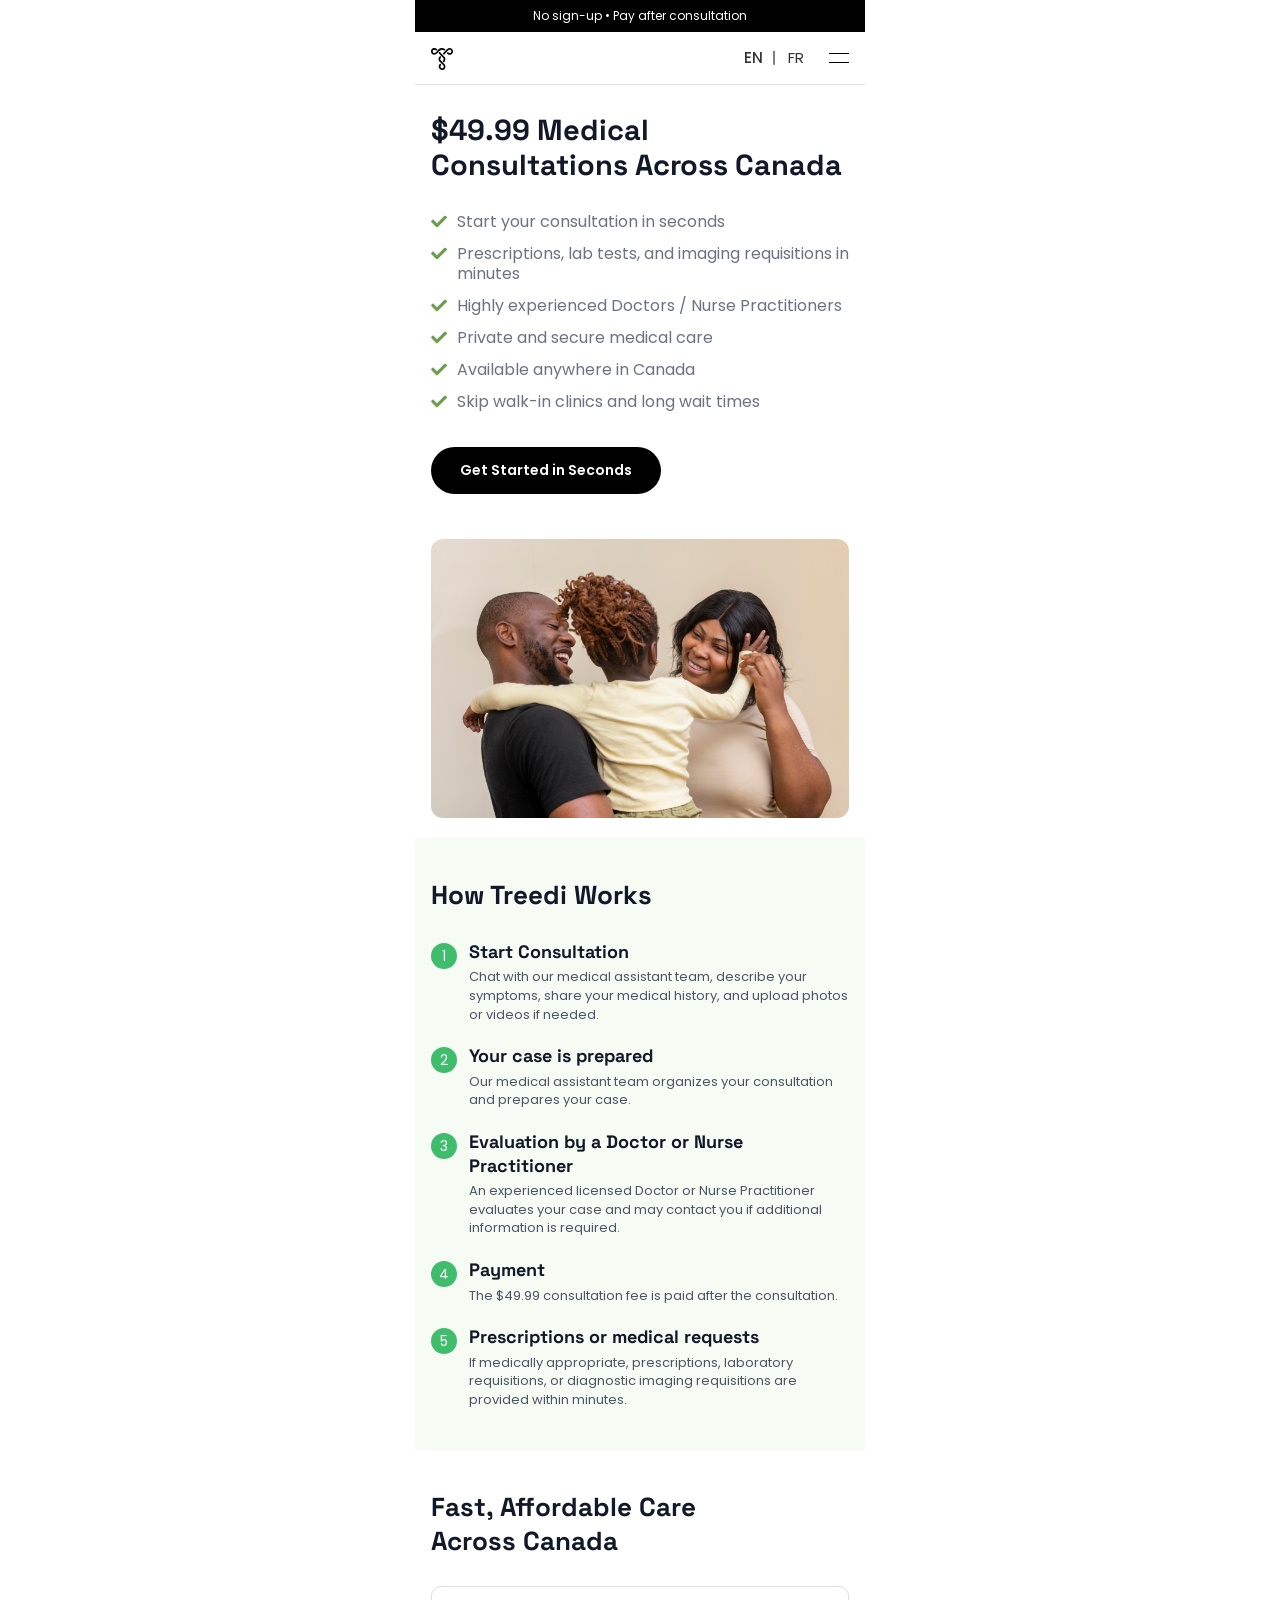
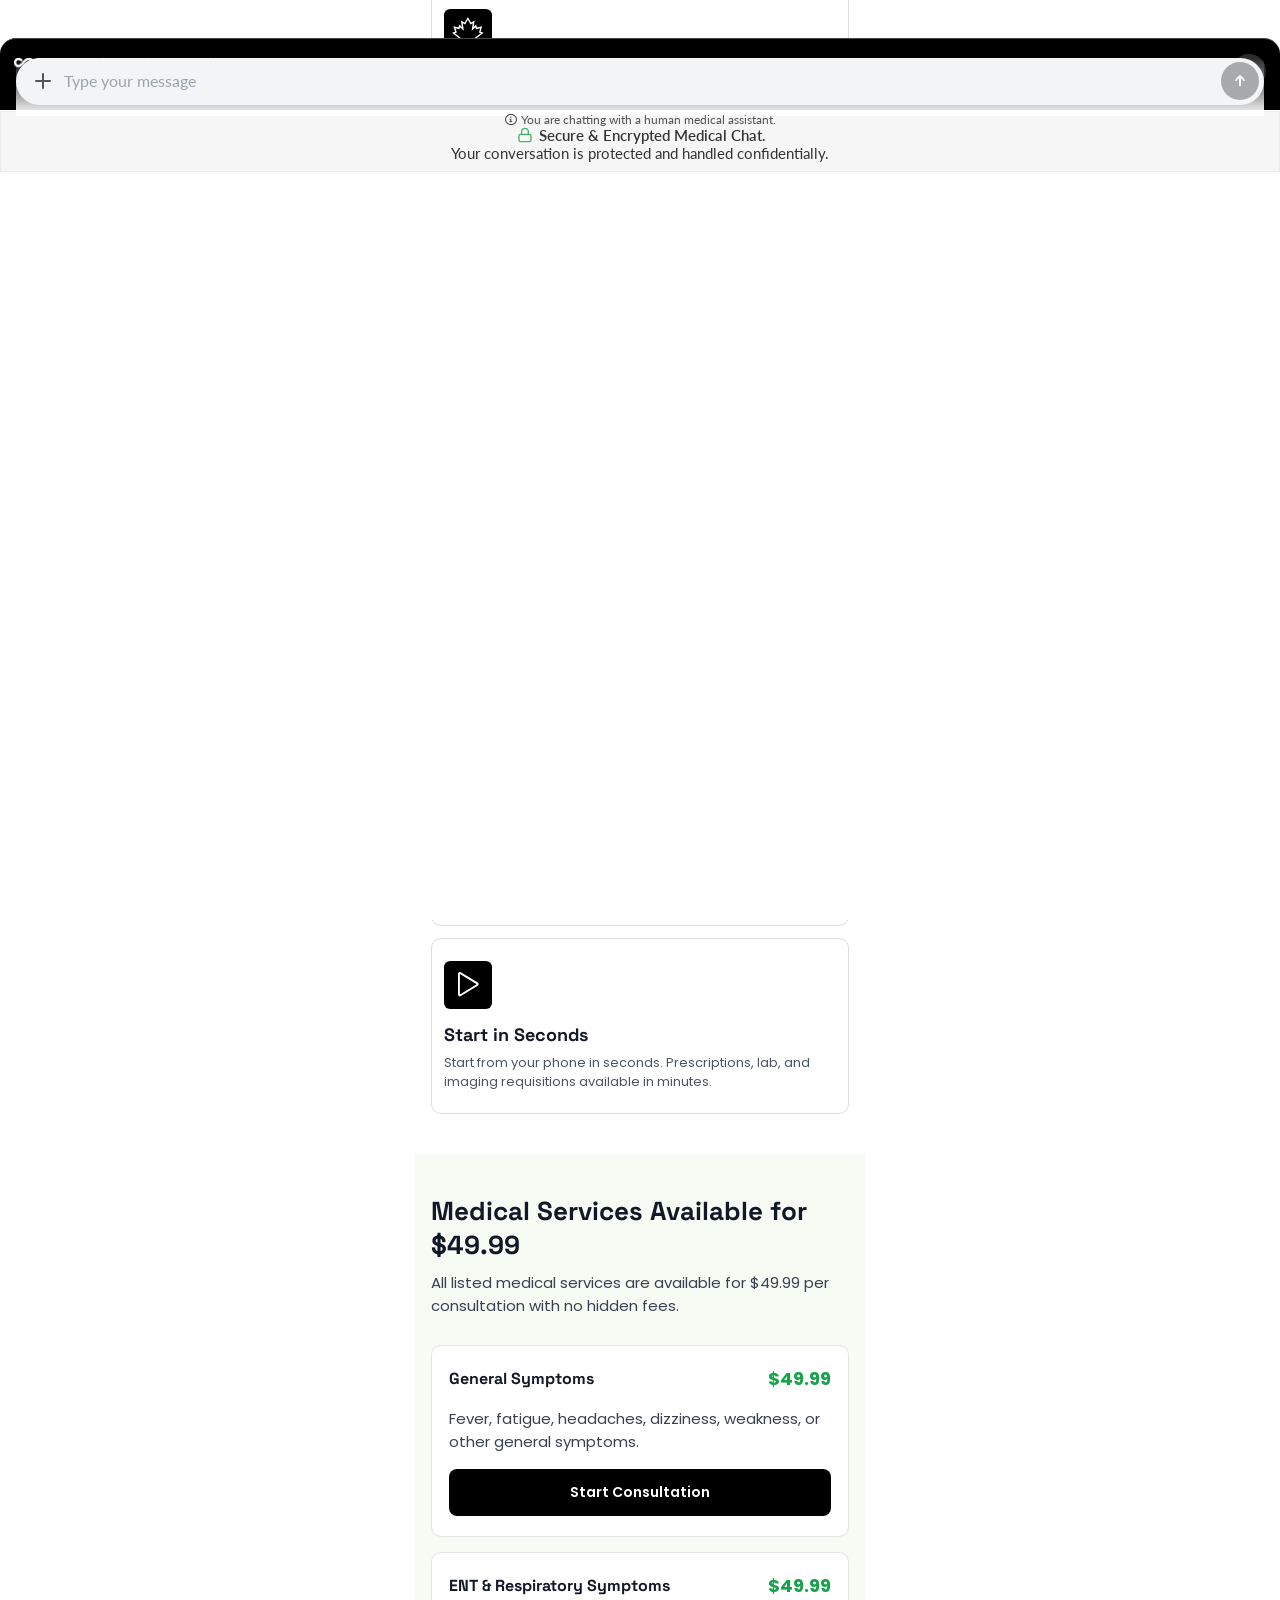
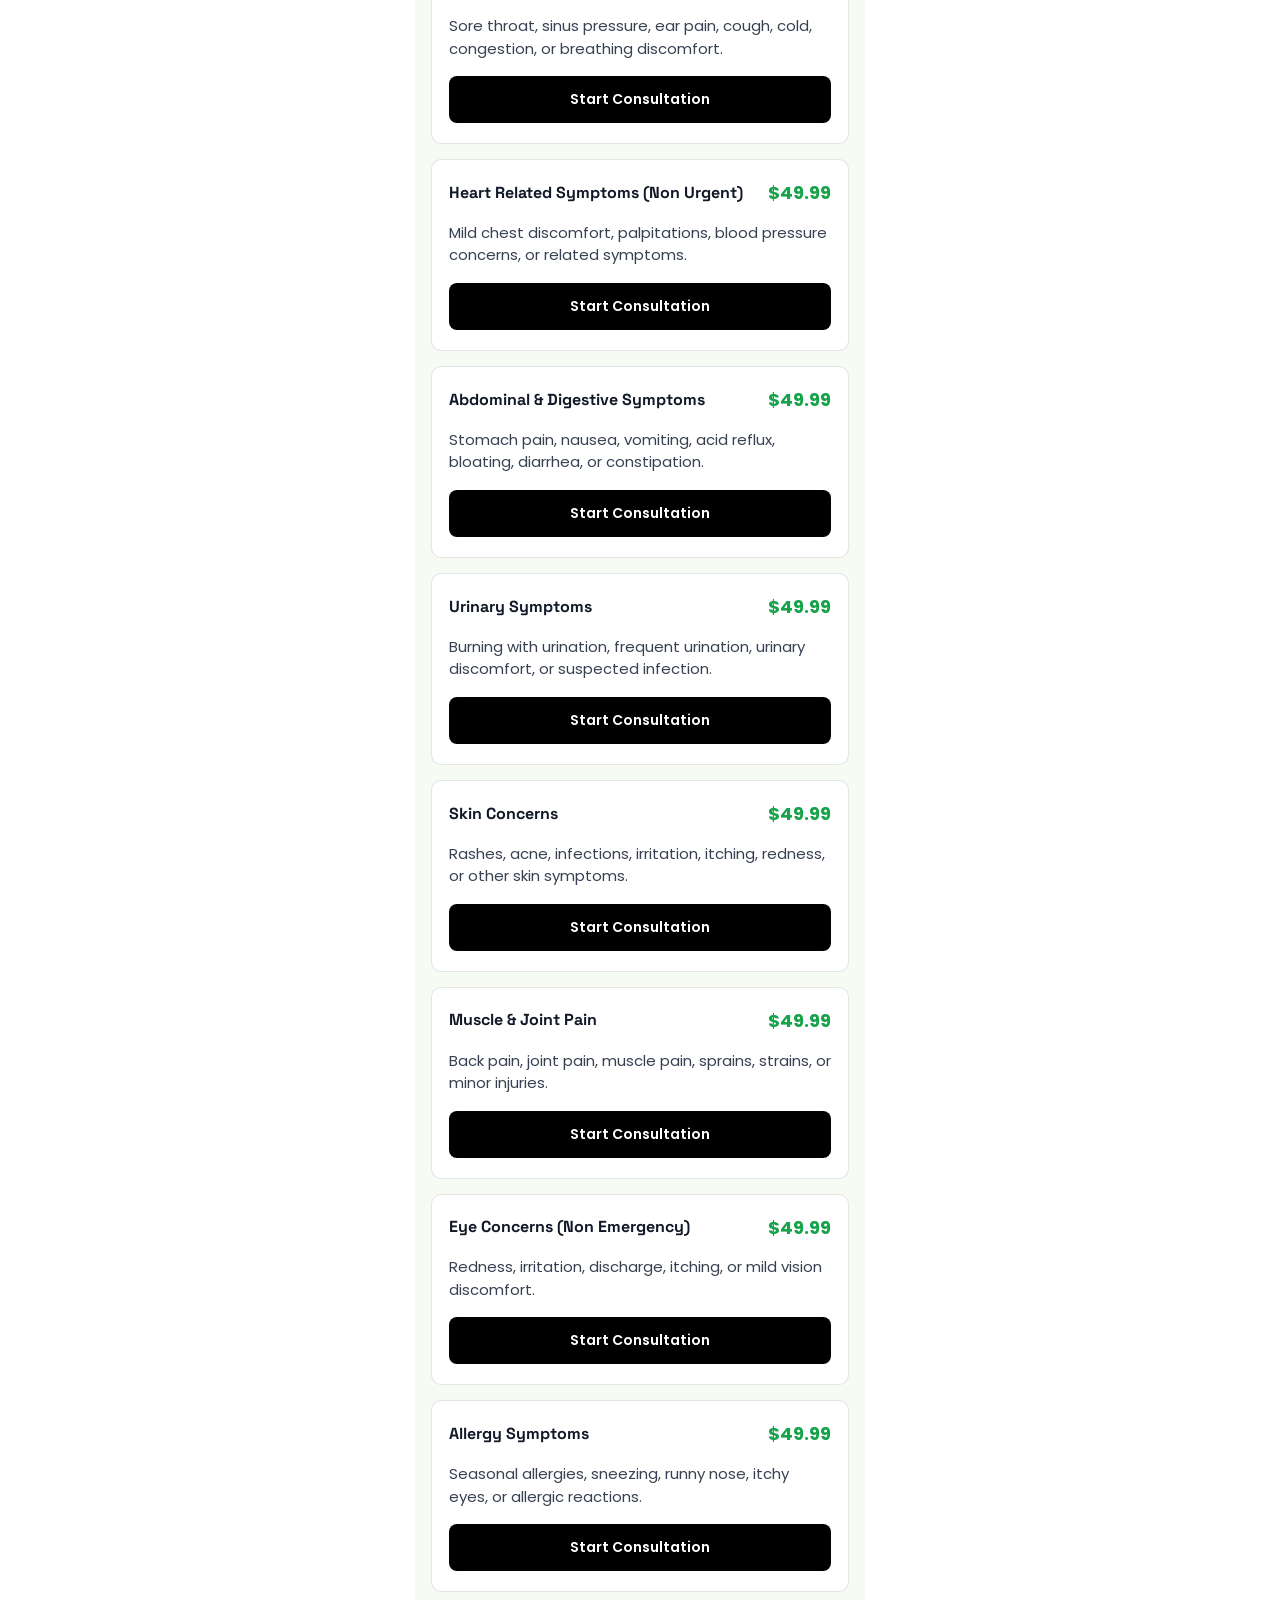
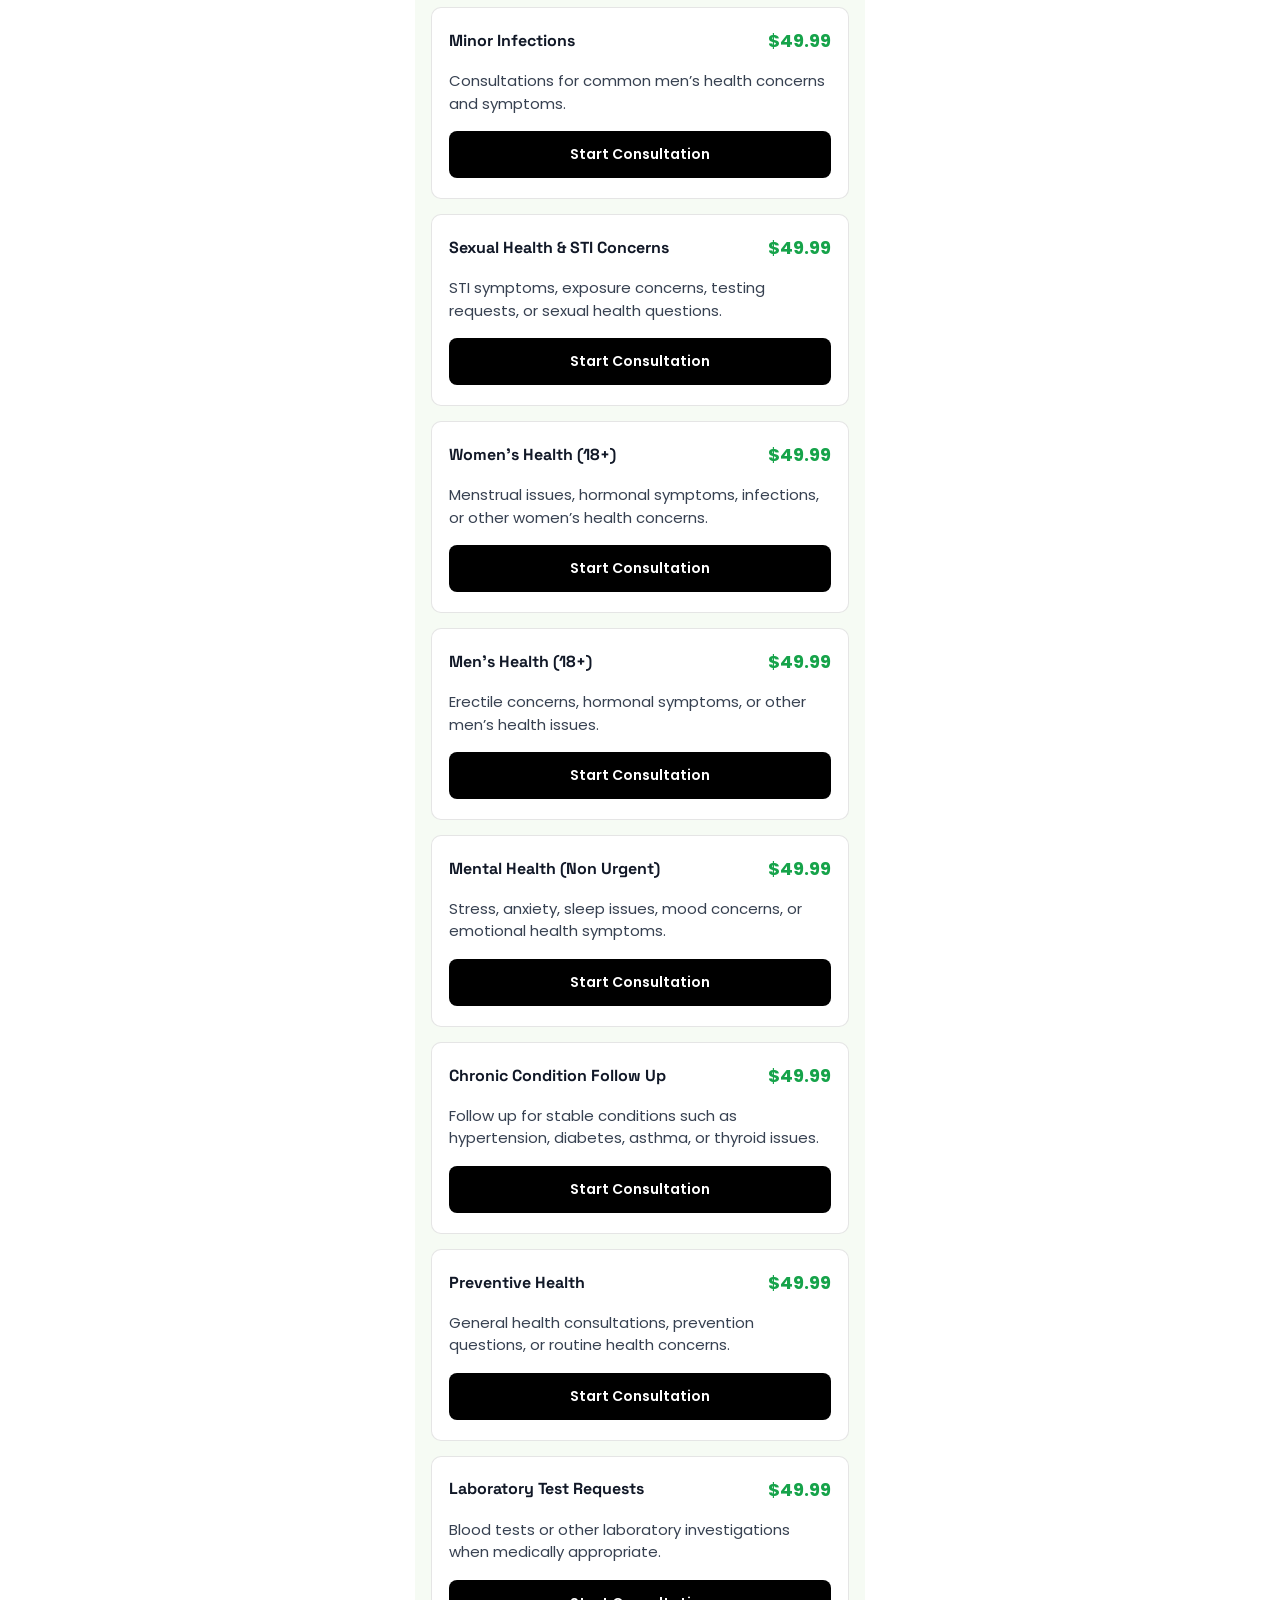
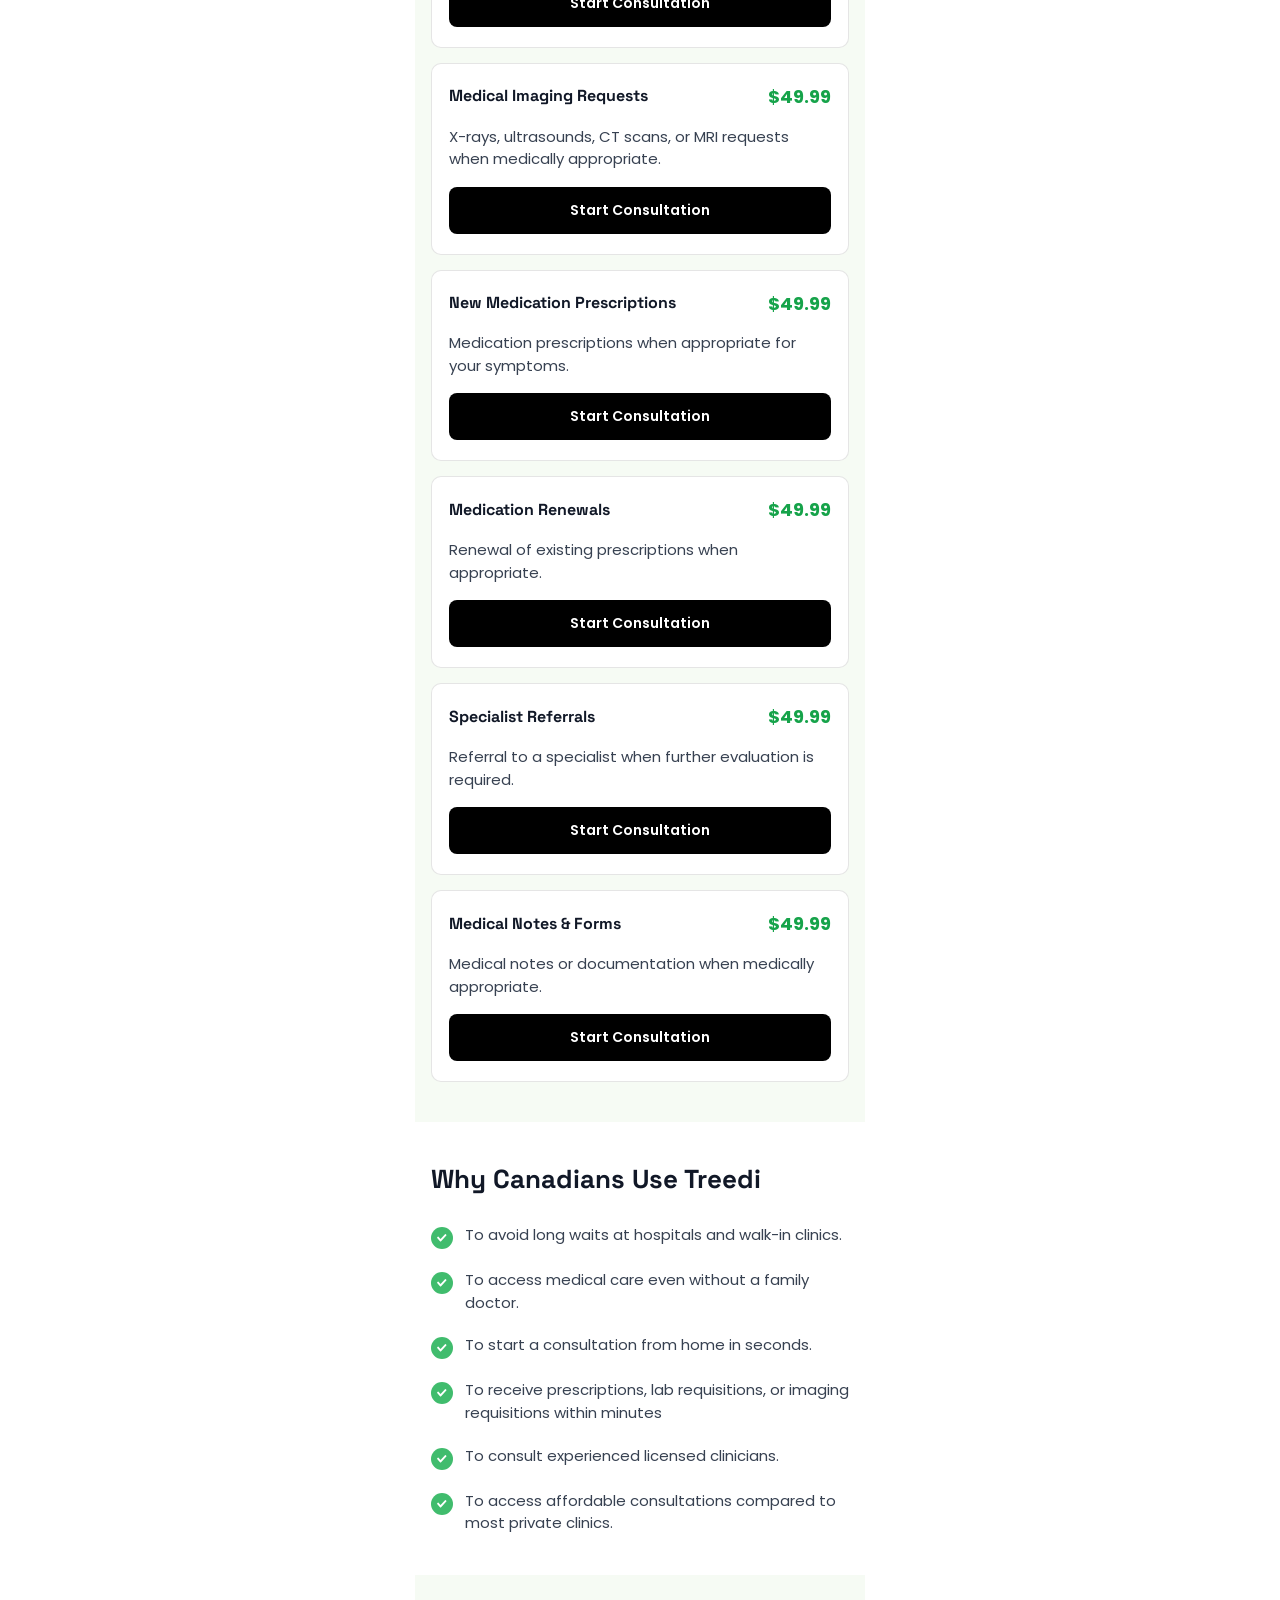
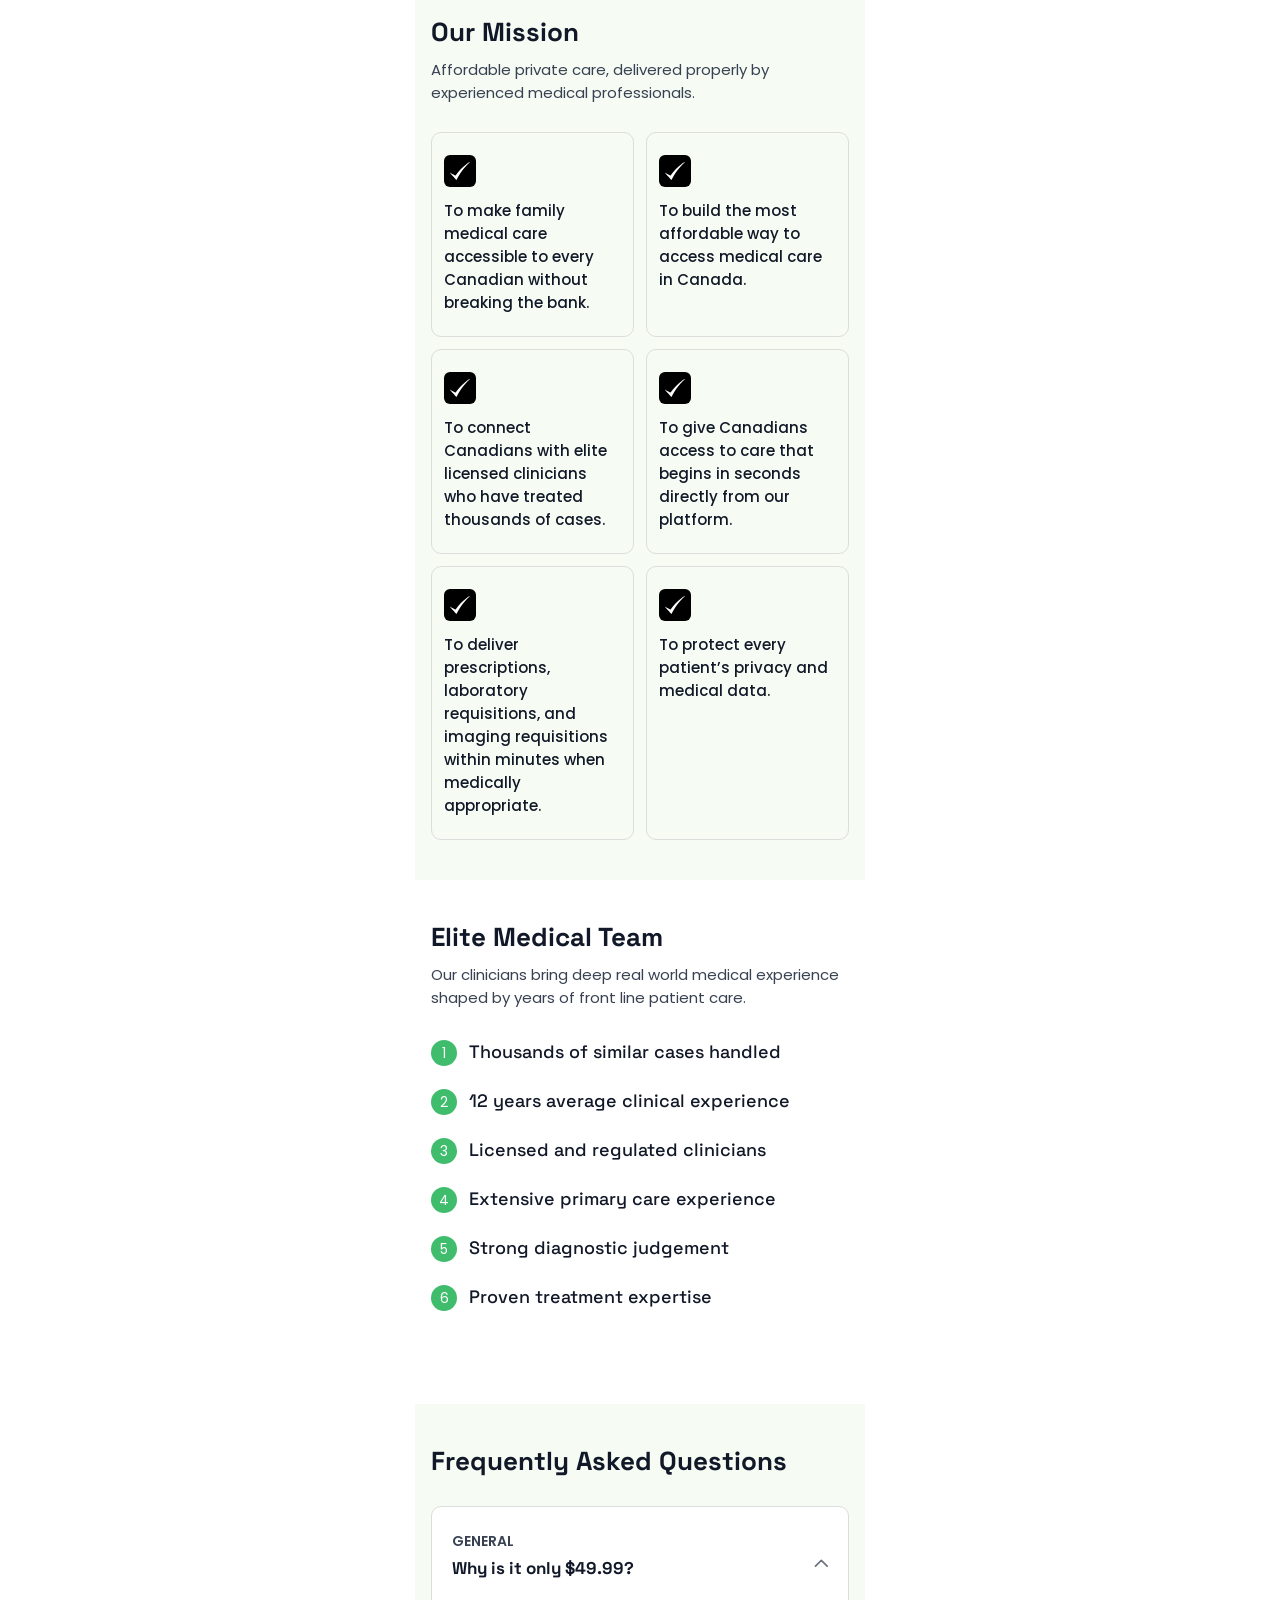
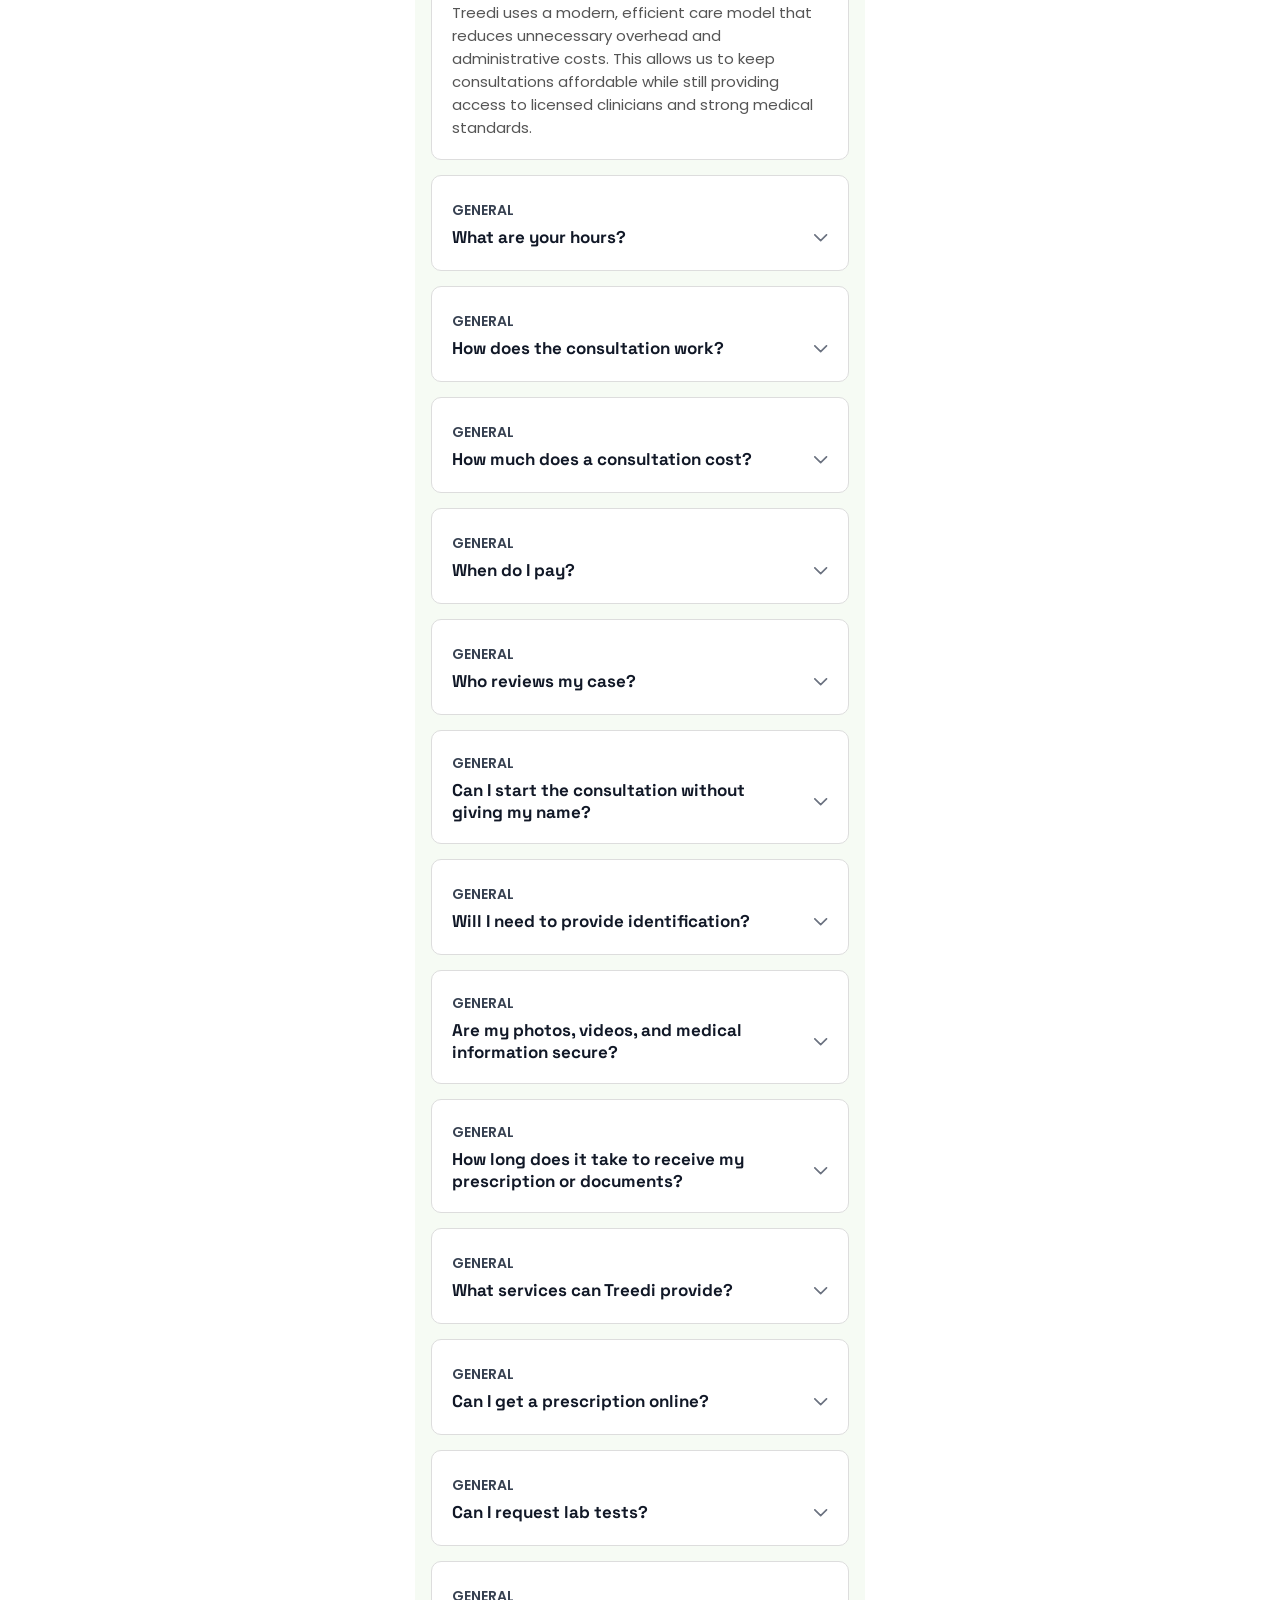
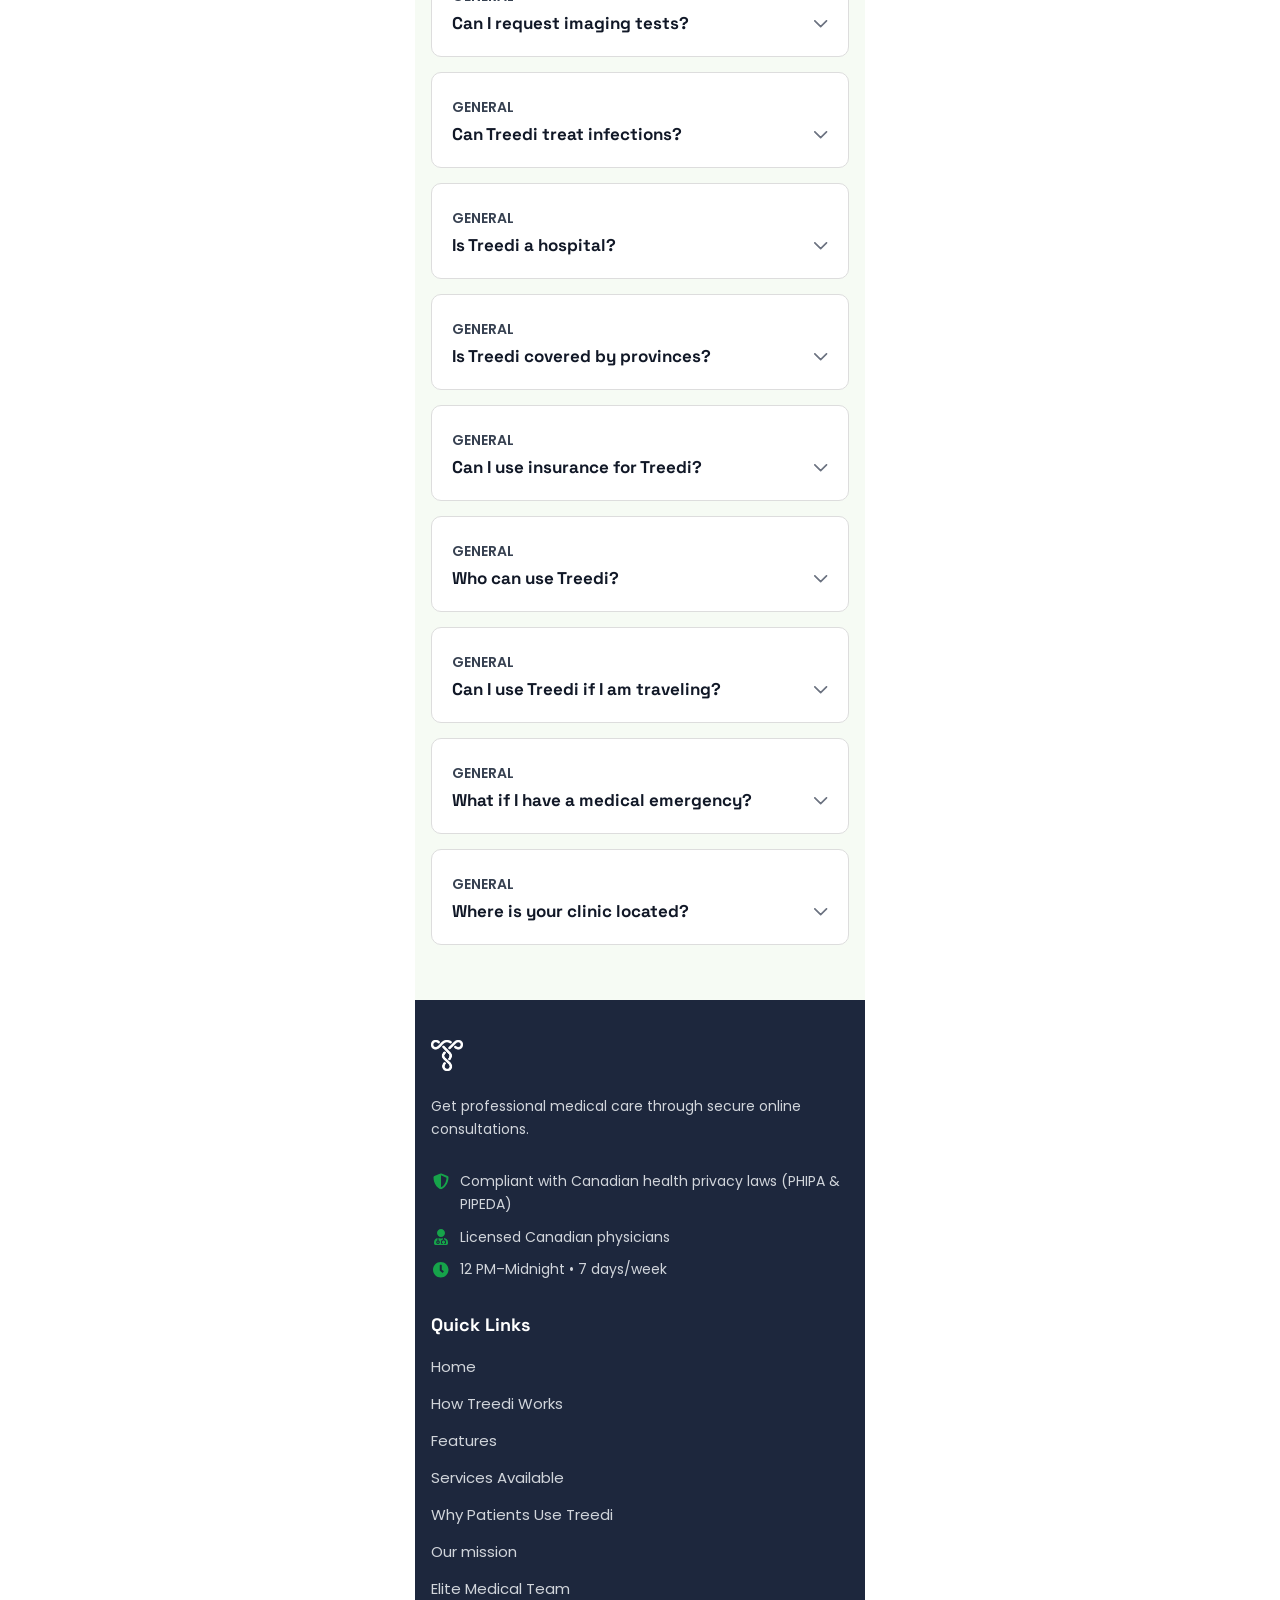
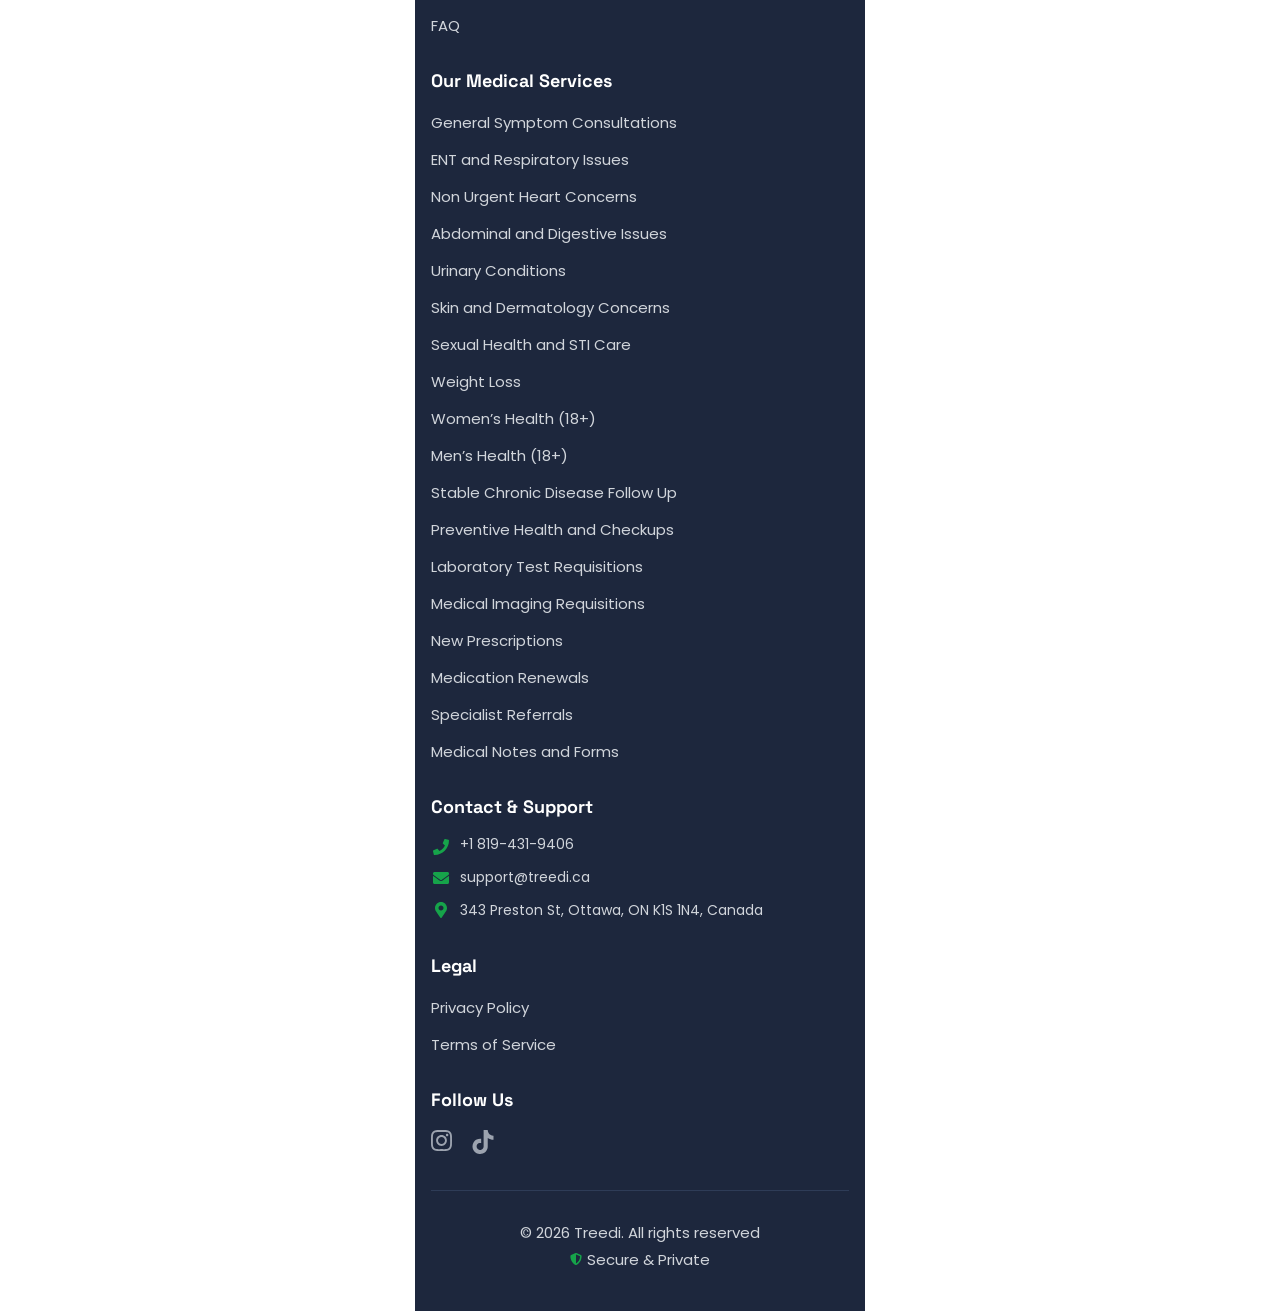
==== commit 54a0a77d: "Some content and sticky button disabled" ====
--- a/index.html
+++ b/index.html
@@ -27,9 +27,9 @@
 
 <main class="wrapper">
 
-	<div class="sticky-button" id="stickyBtn">
+	<!-- <div class="sticky-button" id="stickyBtn">
 		<button class="btn-primary treedi-consult-trigger">Start Consultation</button>
-	</div>
+	</div> -->
 
 	<!-- header-area -->	
 	<header class="header-area">
@@ -92,7 +92,7 @@
 								<svg width="16" height="12" viewBox="0 0 16 12" fill="none" xmlns="http://www.w3.org/2000/svg">
 								<path d="M5.43431 11.7643L0.234305 6.53442C-0.0781016 6.22021 -0.0781016 5.71077 0.234305 5.39654L1.36565 4.25865C1.67806 3.94442 2.18462 3.94442 2.49703 4.25865L6 7.78174L13.503 0.235652C13.8154 -0.0785507 14.3219 -0.0785507 14.6344 0.235652L15.7657 1.37353C16.0781 1.68774 16.0781 2.19718 15.7657 2.51141L6.56569 11.7644C6.25325 12.0786 5.74672 12.0786 5.43431 11.7643Z" fill="#6E9E52"/>
 								</svg>
-								<span>Prescriptions, lab tests and imaging requisitions in minutes</span>
+								<span>Prescriptions, lab tests, and imaging requisitions in minutes</span>
 							</li>
 							<li>
 								<svg width="16" height="12" viewBox="0 0 16 12" fill="none" xmlns="http://www.w3.org/2000/svg">
@@ -620,7 +620,7 @@
 						</svg>
 					</span>
 					<div>
-						<p>To avoid long waits at hospitals and walk-in clinics​</p>
+						<p>To avoid long waits at hospitals and walk-in clinics.​</p>
 					</div>
 				</li>
 				<li>
@@ -630,7 +630,7 @@
 						</svg>
 					</span>
 					<div>
-						<p>To access medical care even without a family doctor​</p>
+						<p>To access medical care even without a family doctor.​</p>
 					</div>
 				</li>
 			
@@ -641,7 +641,7 @@
 						</svg>
 					</span>
 					<div>
-						<p>To start a consultation from home in seconds​</p>
+						<p>To start a consultation from home in seconds.​</p>
 					</div>
 				</li>
 			
@@ -652,7 +652,7 @@
 						</svg>
 					</span>
 					<div>
-						<p>To receive prescriptions, lab requisitions, or imaging requests in minutes</p>
+						<p>To receive prescriptions, lab requisitions, or imaging requisitions within minutes</p>
 					</div>
 				</li>
 
@@ -663,7 +663,7 @@
 						</svg>
 					</span>
 					<div>
-						<p>To consult experienced licensed clinicians</p>
+						<p>To consult experienced licensed clinicians.</p>
 					</div>
 				</li>
 
@@ -674,7 +674,7 @@
 						</svg>
 					</span>
 					<div>
-						<p>To access affordable consultations compared with most private clinics</p>
+						<p>To access affordable consultations compared to most private clinics.</p>
 					</div>
 				</li>
 			
@@ -696,37 +696,37 @@
 					<div class="icon">
 						<img src="images/checkmark.svg" alt="">
 					</div>
-					<h3>To make family medical care accessible to every Canadian without breaking the bank</h3>
+					<h3>To make family medical care accessible to every Canadian without breaking the bank.</h3>
 				</div>
 				<div class="single-box">
 					<div class="icon">
 						<img src="images/checkmark.svg" alt="">
 					</div>
-					<h3>To build the most affordable way to access medical care in Canada</h3>
+					<h3>To build the most affordable way to access medical care in Canada.</h3>
 				</div>
 				<div class="single-box">
 					<div class="icon">
 						<img src="images/checkmark.svg" alt="">
 					</div>
-					<h3>To connect Canadians with elite licensed clinicians who have treated thousands of cases</h3>
+					<h3>To connect Canadians with elite licensed clinicians who have treated thousands of cases.</h3>
 				</div>
 				<div class="single-box">
 					<div class="icon">
 						<img src="images/checkmark.svg" alt="">
 					</div>
-					<h3>To give Canadians access to care that begins in seconds directly from our platform</h3>
+					<h3>To give Canadians access to care that begins in seconds directly from our platform.</h3>
 				</div>
 				<div class="single-box">
 					<div class="icon">
 						<img src="images/checkmark.svg" alt="">
 					</div>
-					<h3>To deliver prescriptions lab requests and imaging requisitions within minutes when medically appropriate</h3>
+					<h3>To deliver prescriptions, laboratory requisitions, and imaging requisitions within minutes when medically appropriate.</h3>
 				</div>
 				<div class="single-box">
 					<div class="icon">
 						<img src="images/checkmark.svg" alt="">
 					</div>
-					<h3>To protect every patient’s privacy and medical data</h3>
+					<h3>To protect every patient’s privacy and medical data.</h3>
 				</div>
 			</div>
 		</div>
@@ -964,7 +964,7 @@
 					<div class="faq-content">
 					<p>
 						You may be able to begin the consultation first, but your identity must be confirmed before a
-						ab requisition, a diagnostic imaging requisition, or other medical documents
+						prescription, a lab requisition, a diagnostic imaging requisition, or other medical documents
 						can be issued.
 					</p>
 					</div>
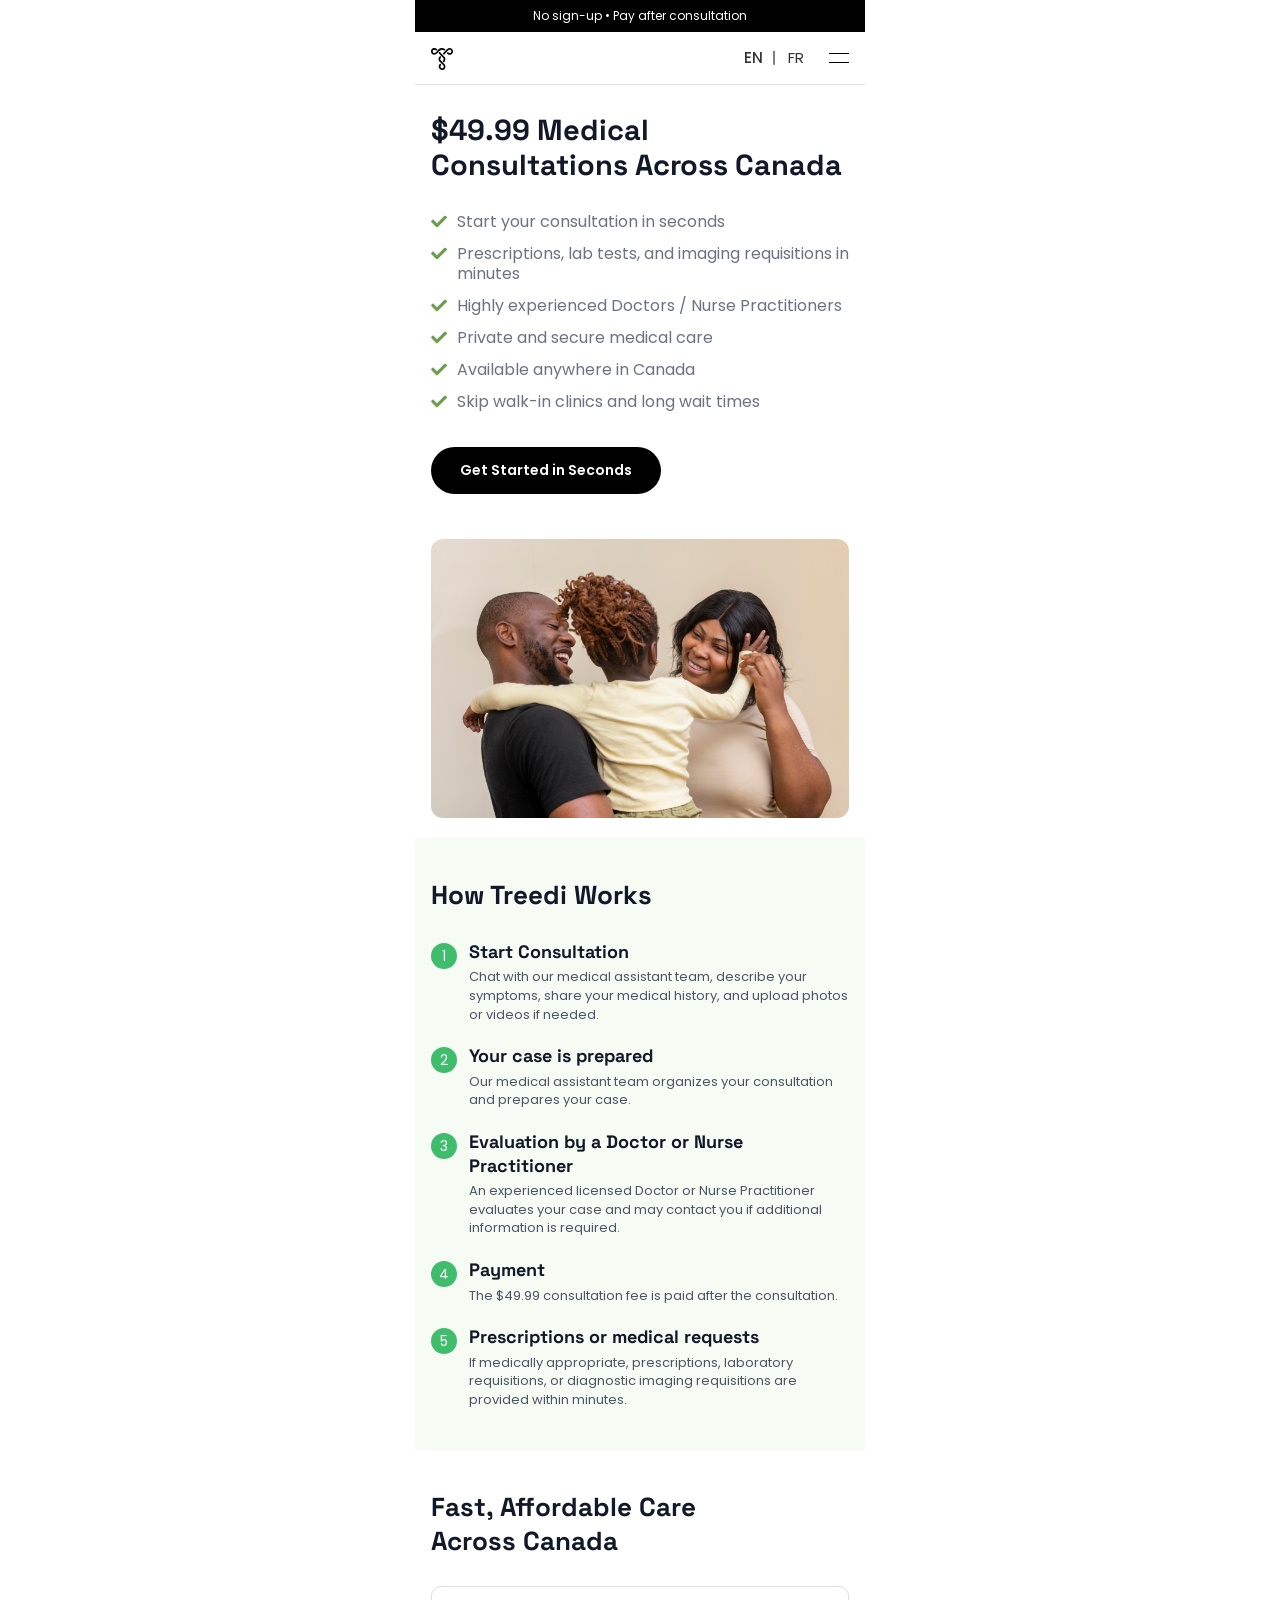
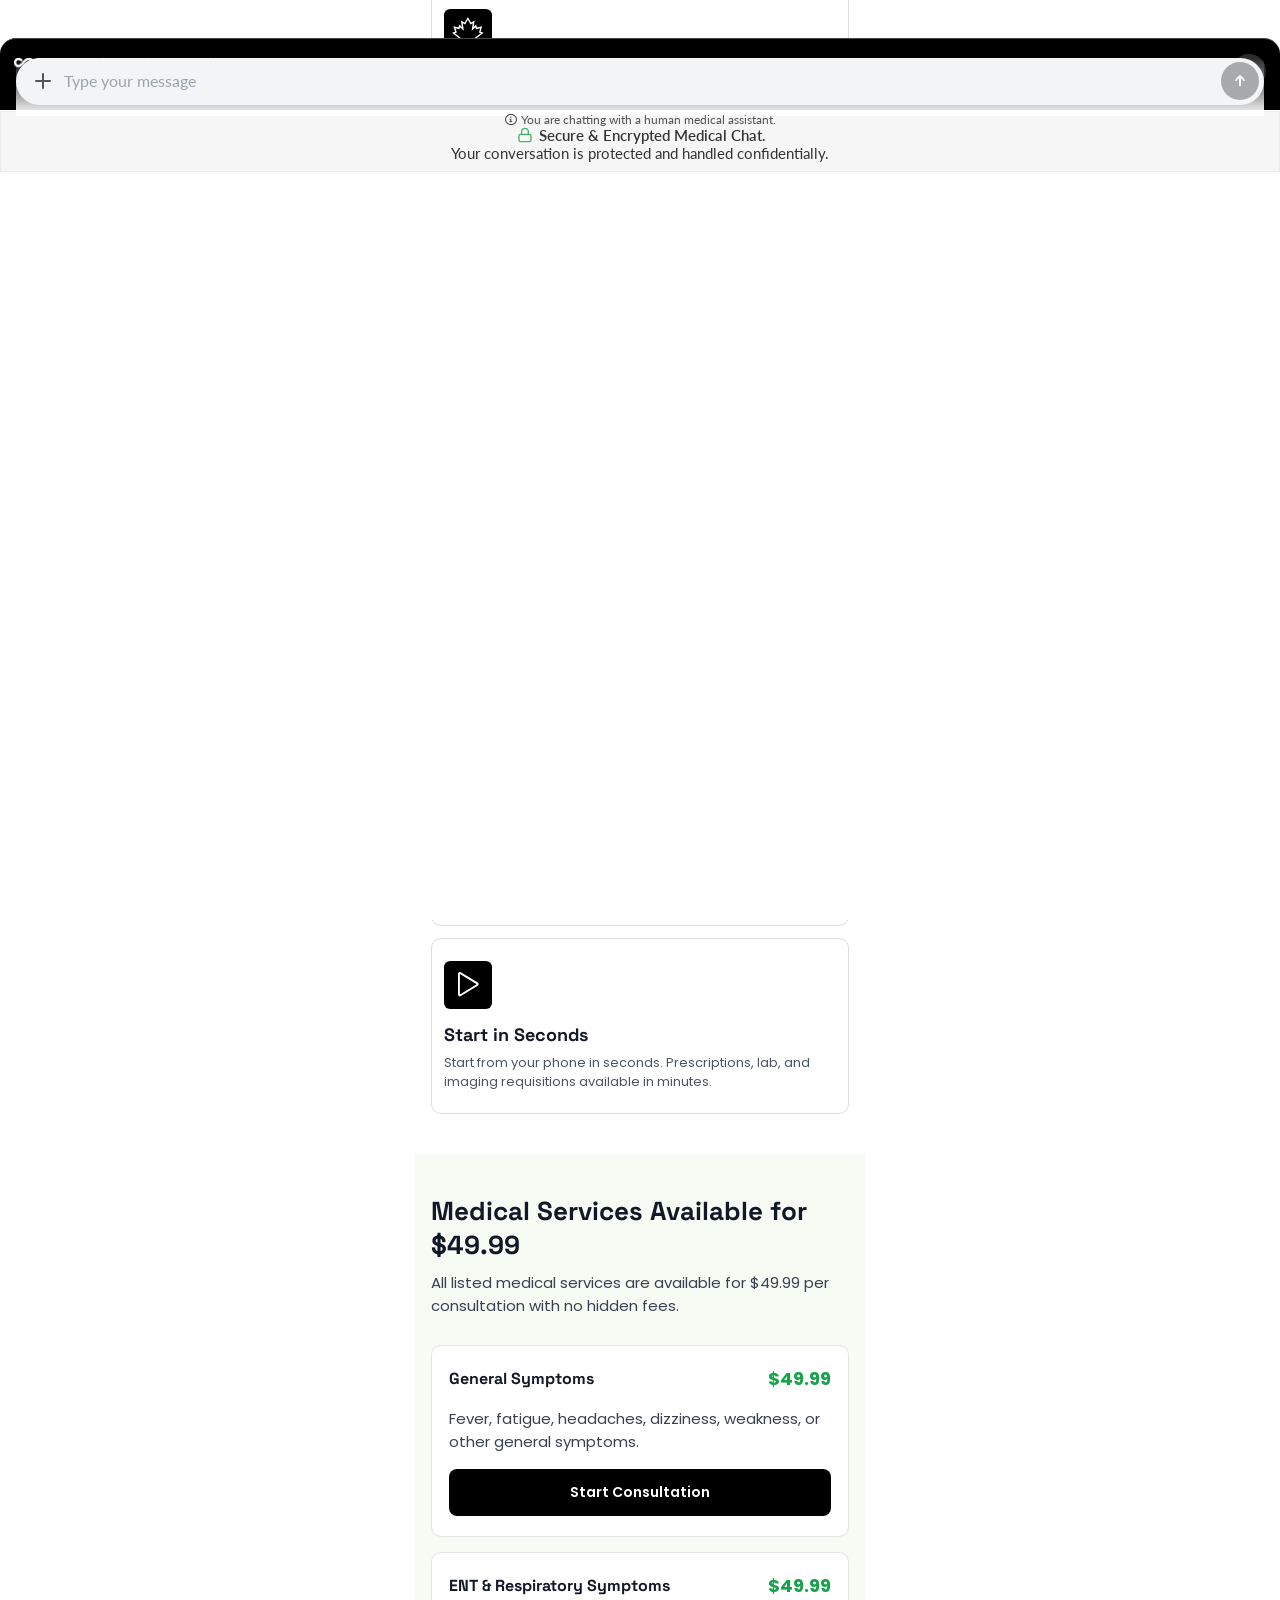
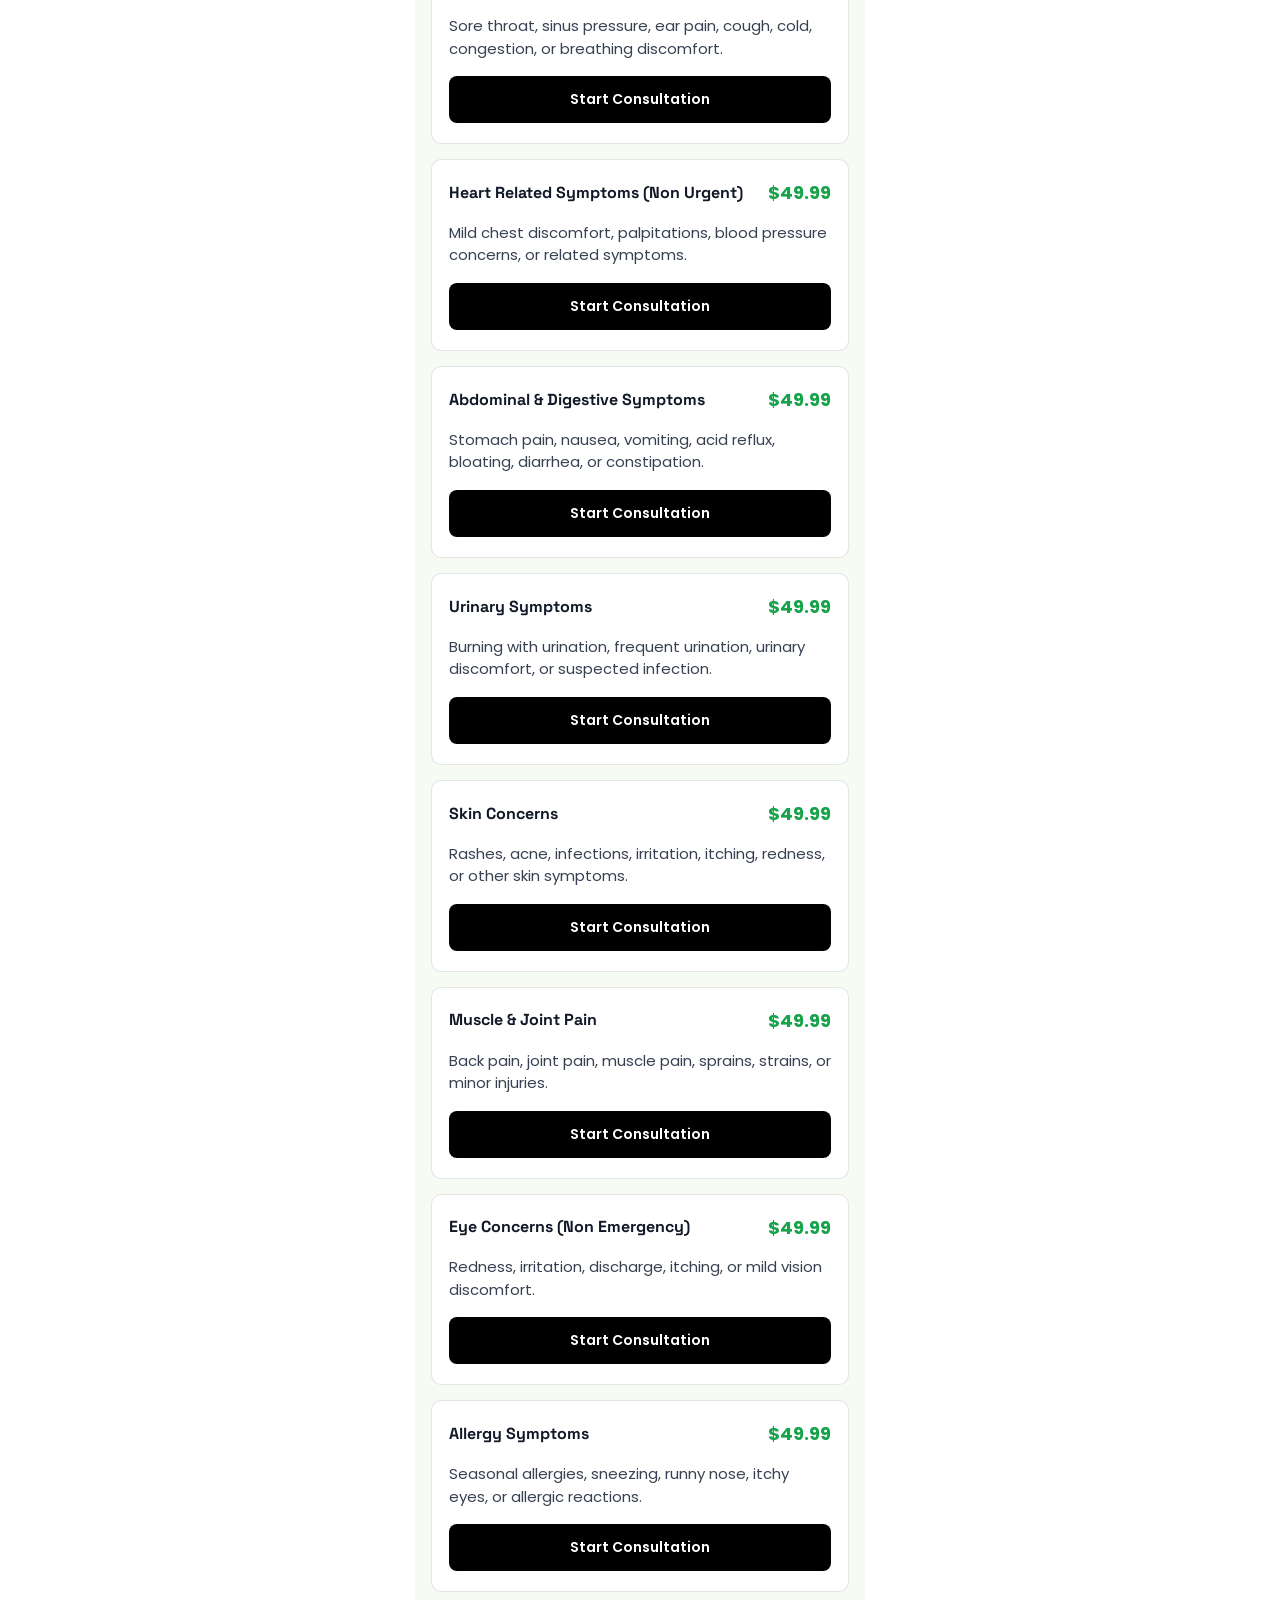
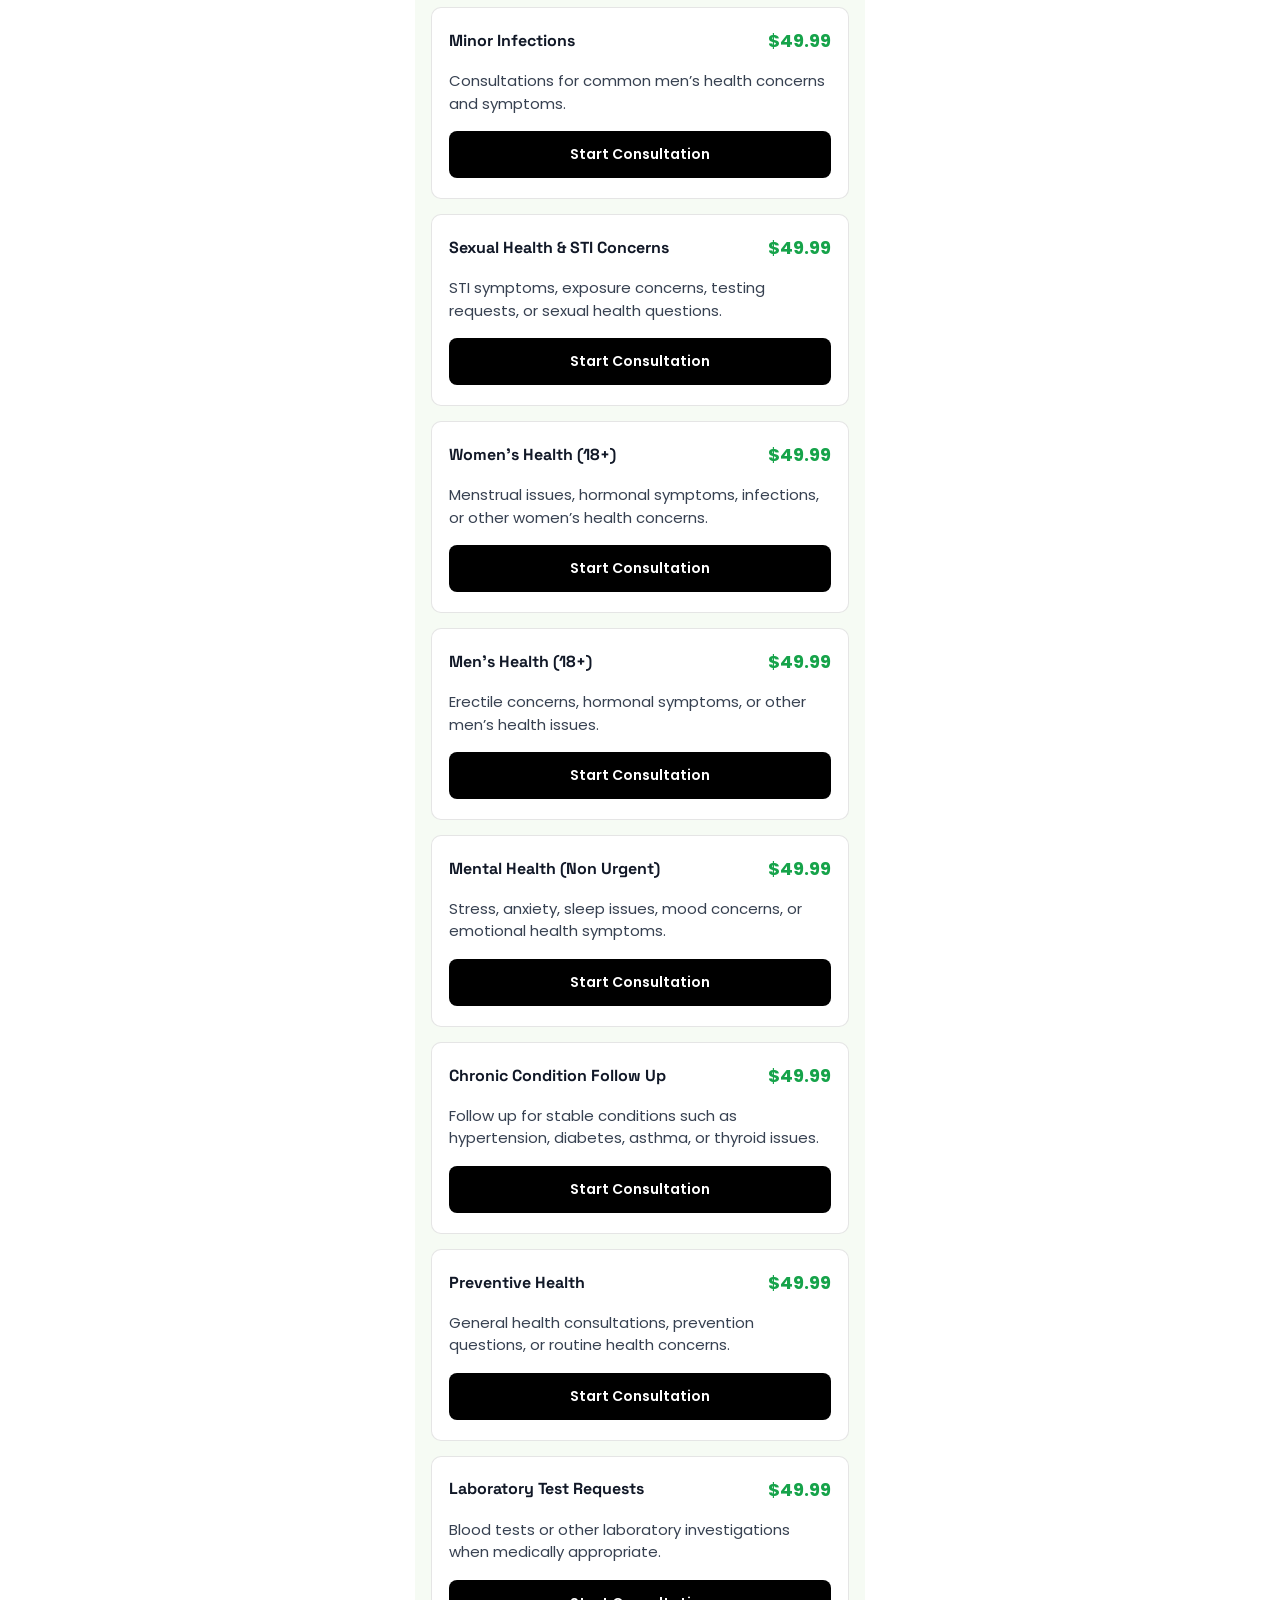
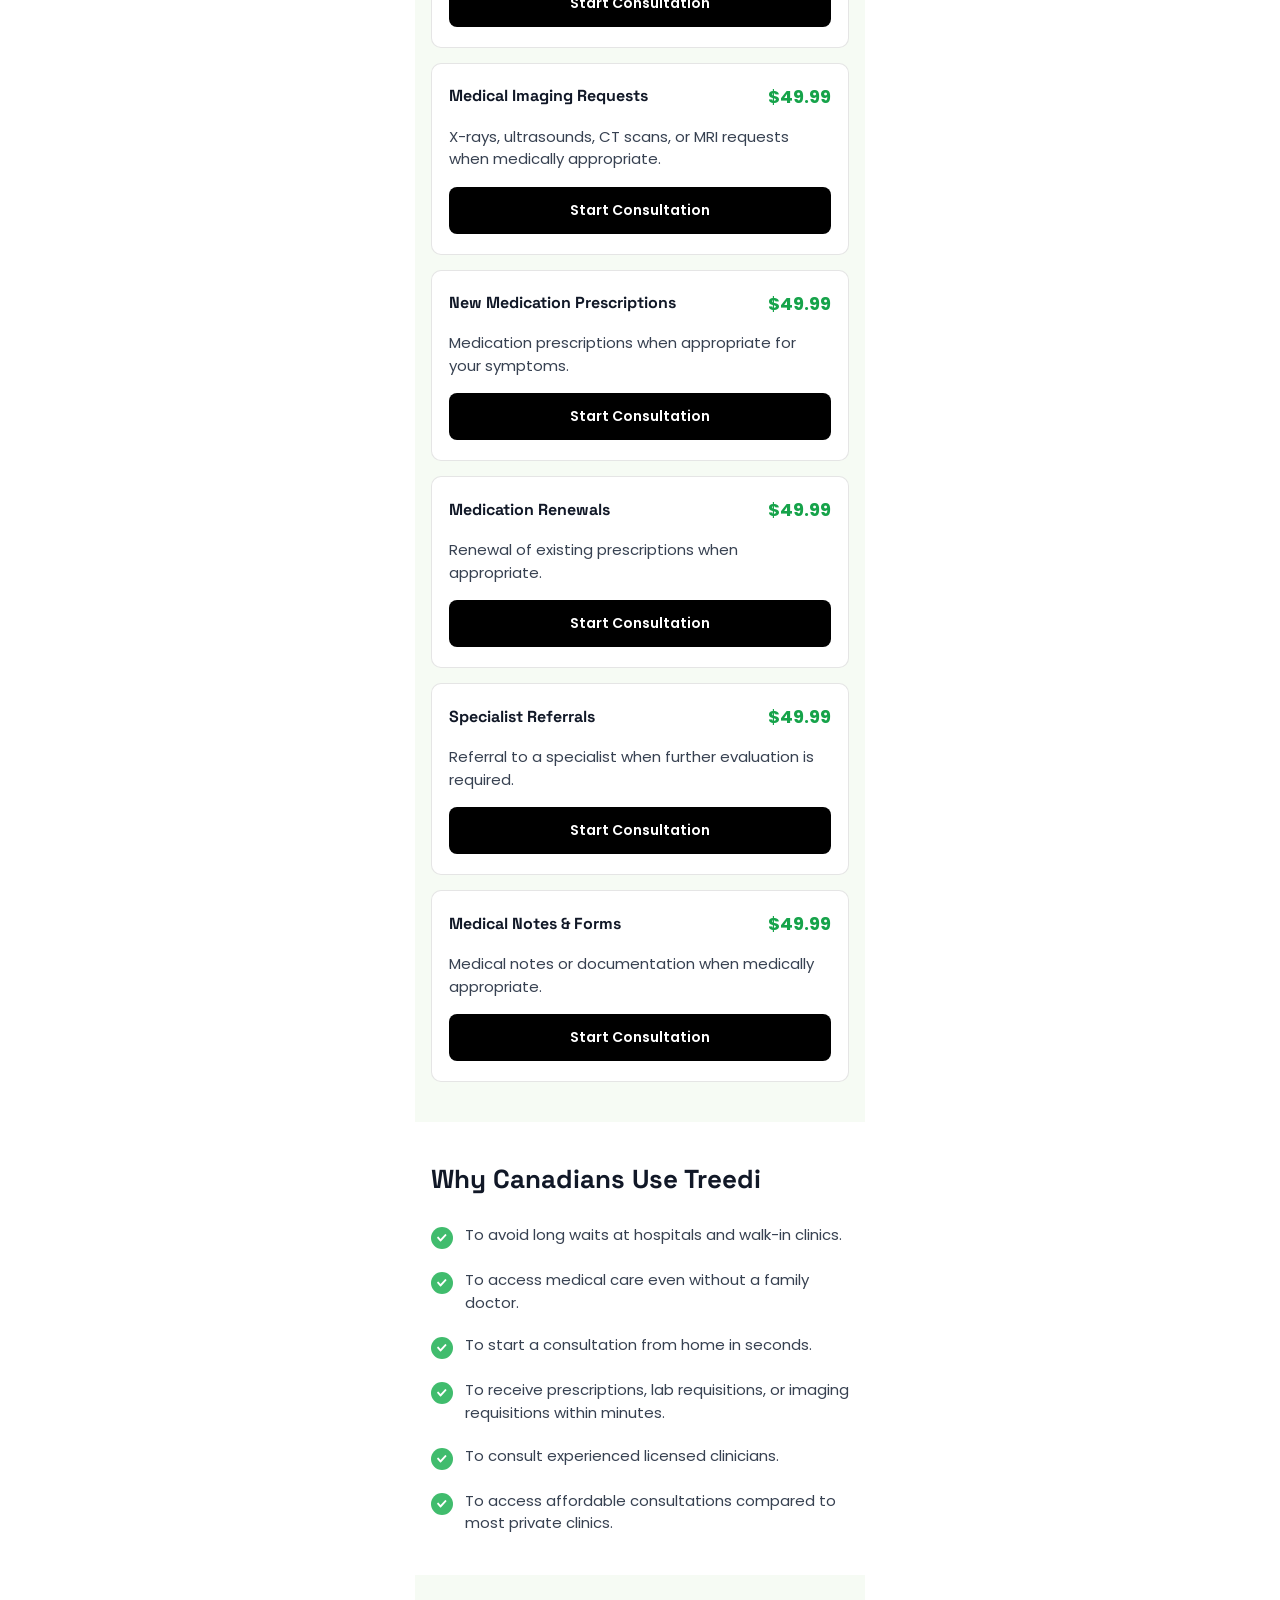
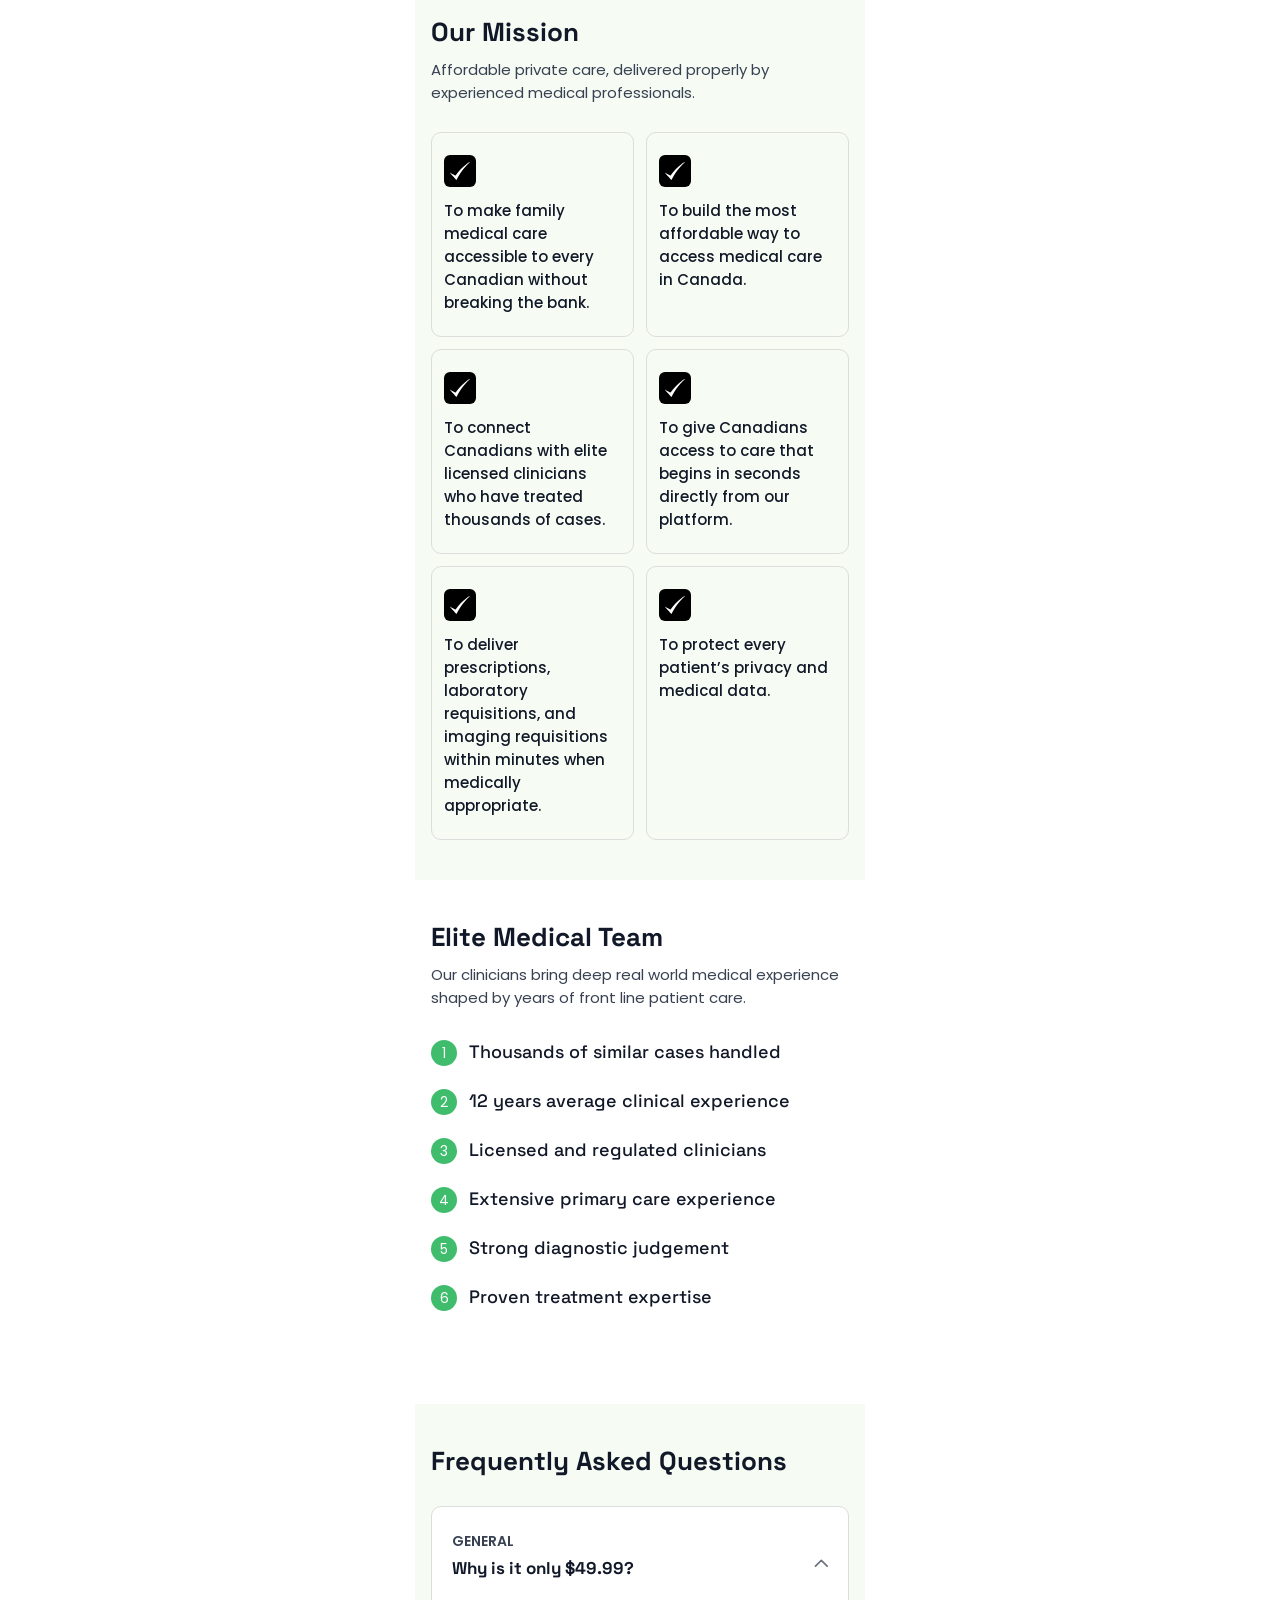
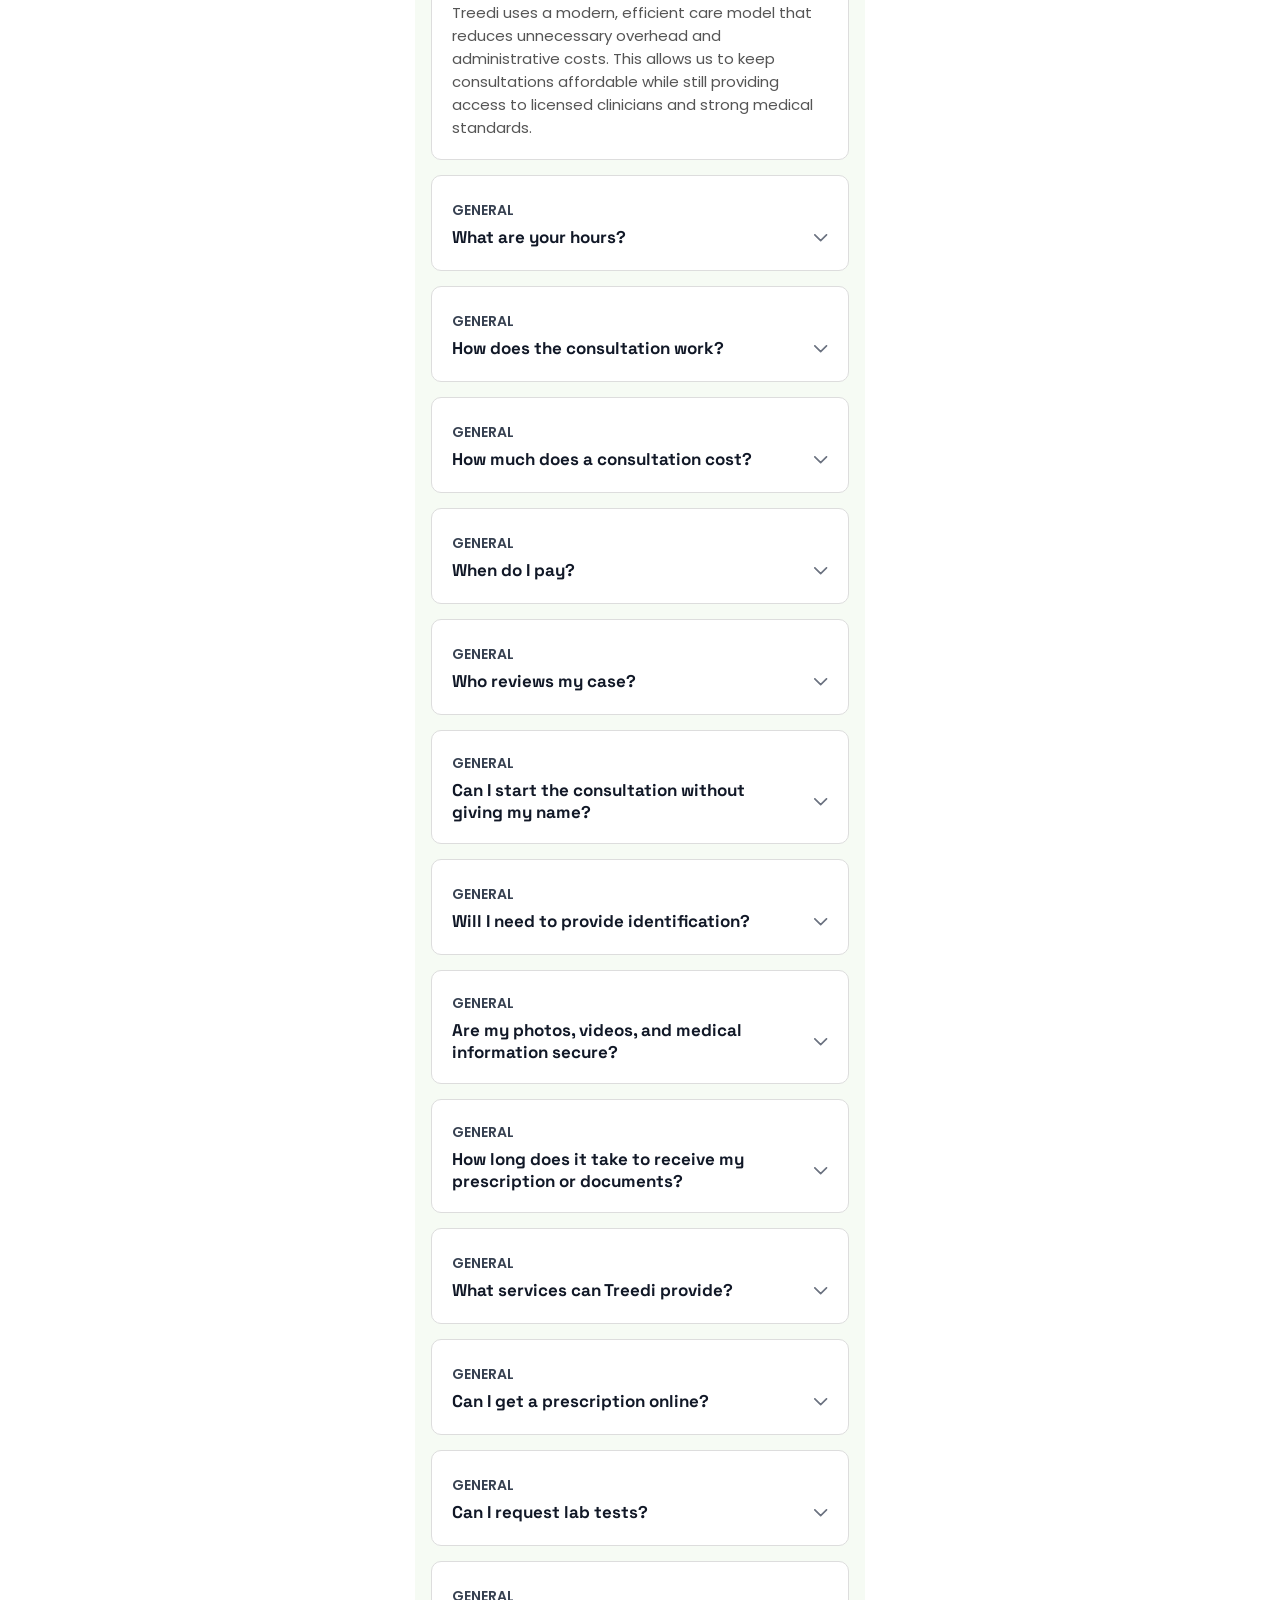
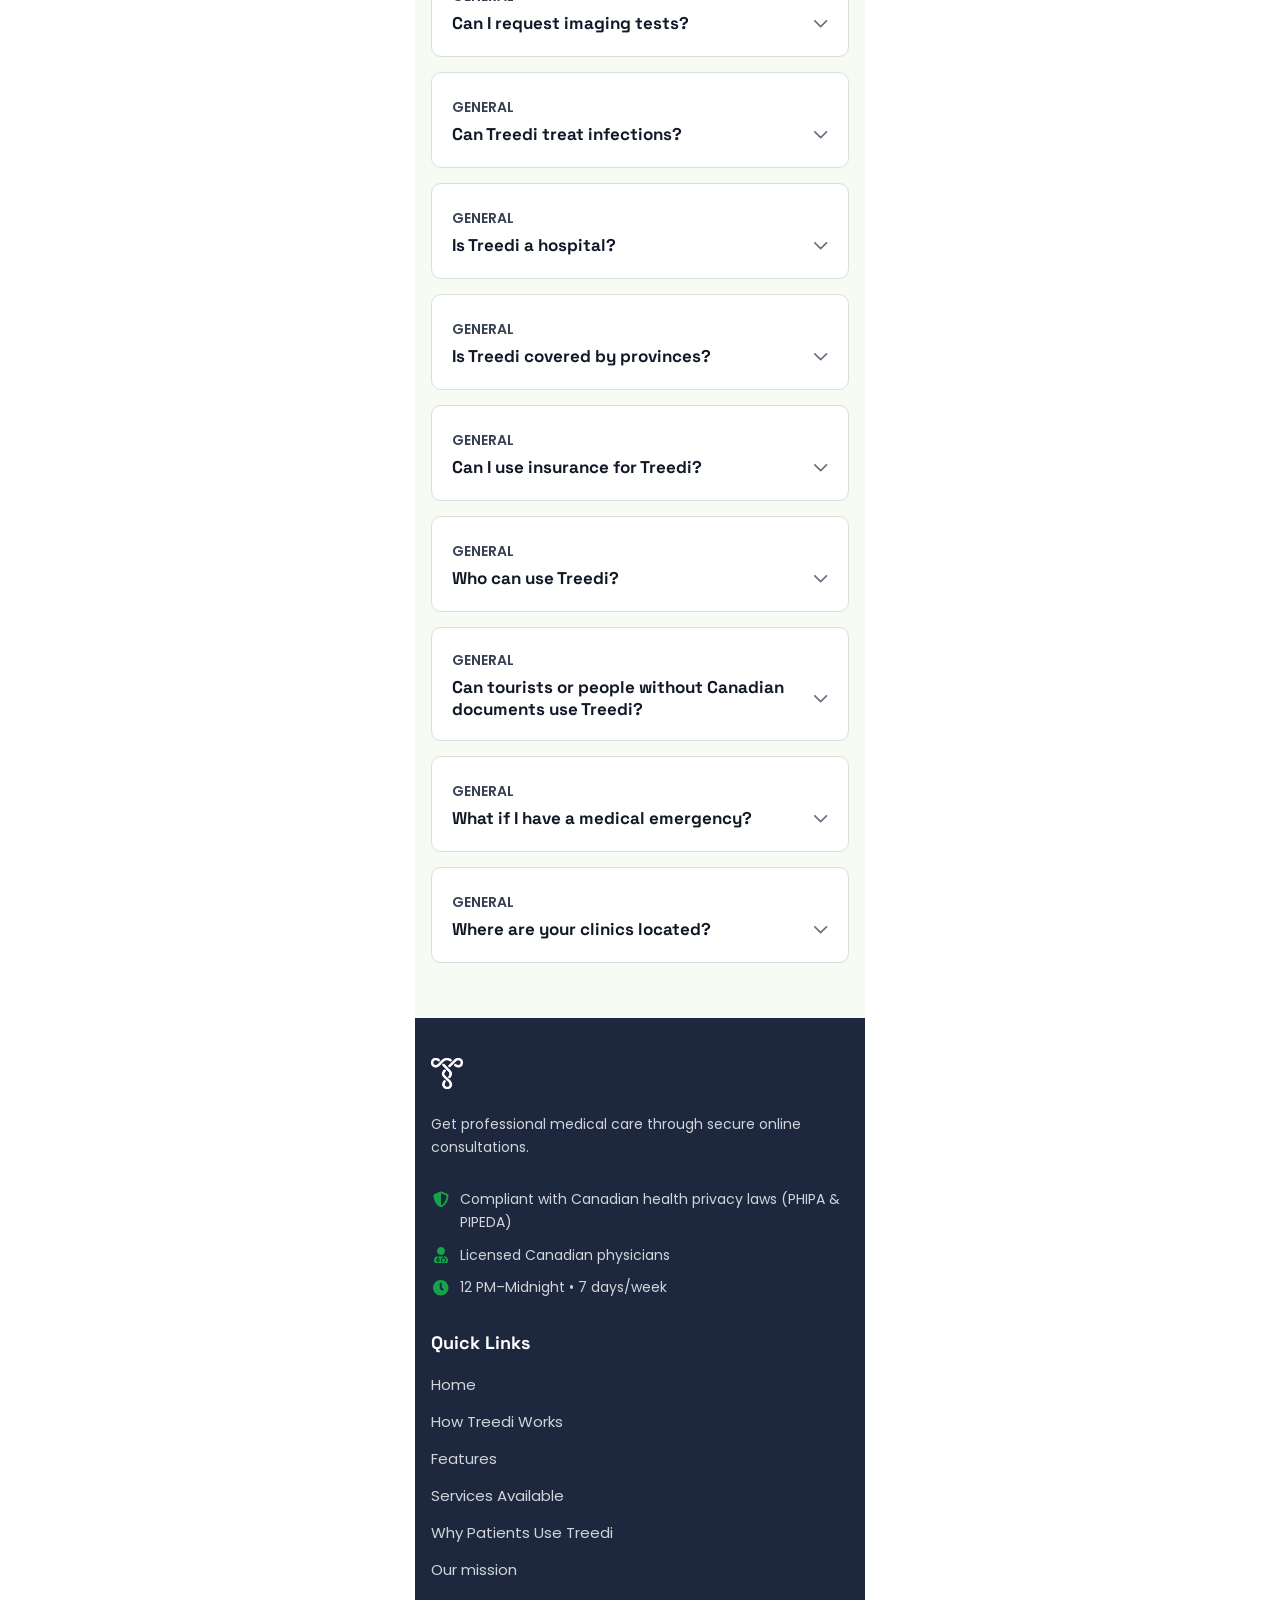
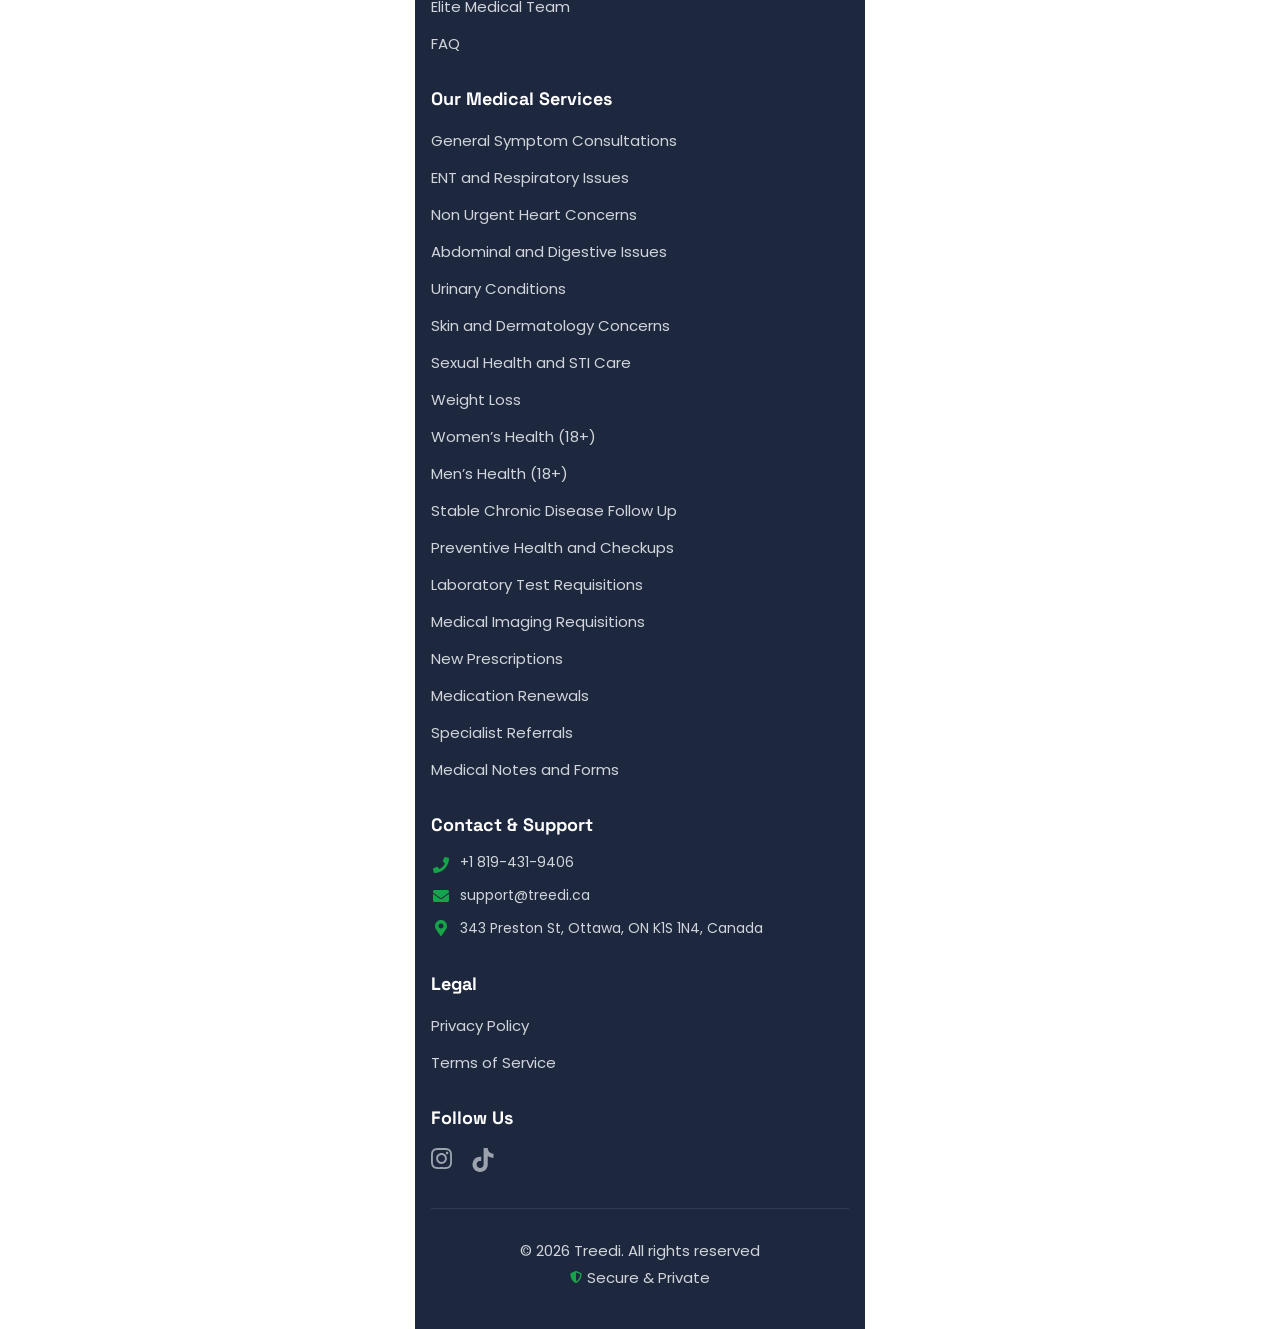
==== commit d0d32558: "Some changes here" ====
--- a/index.html
+++ b/index.html
@@ -652,7 +652,7 @@
 						</svg>
 					</span>
 					<div>
-						<p>To receive prescriptions, lab requisitions, or imaging requisitions within minutes</p>
+						<p>To receive prescriptions, lab requisitions, or imaging requisitions within minutes.</p>
 					</div>
 				</li>
 
@@ -1255,32 +1255,30 @@
 
 					<div class="faq-content">
 					<p>
-						Treedi is available to individuals seeking private, non emergency medical care through the
-						platform, including tourists when appropriate.
-					</p>
-					</div>
-				</div>
-				<!-- acc item  -->
-
-				<!-- acc item  -->
-				<div class="faq-item">
-					<div class="faq-header">
-					<div>
-						<small>GENERAL</small>
-						<h4>Can I use Treedi if I am traveling?​​​​</h4>
-					</div>
-					<span class="icon">
-						<svg width="14" height="8" viewBox="0 0 14 8" fill="none" xmlns="http://www.w3.org/2000/svg">
-						<path d="M12.5 0.833008L6.66668 6.66634L0.833344 0.833008" stroke="#6B7280" stroke-width="1.66667" stroke-linecap="round" stroke-linejoin="round"/>
-						</svg>
-
-					</span>
-					</div>
-
-					<div class="faq-content">
-					<p>
-						Yes. Tourists and travelers may use Treedi when appropriate. Eligibility and available
-						services may depend on your situation, location, and the clinician’s judgement.
+						Anyone physically located in Canada may use Treedi. Eligibility and available services may depend on your situation and the clinician’s judgment.
+					</p>
+					</div>
+				</div>
+				<!-- acc item  -->
+
+				<!-- acc item  -->
+				<div class="faq-item">
+					<div class="faq-header">
+					<div>
+						<small>GENERAL</small>
+						<h4>Can tourists or people without Canadian documents use Treedi?</h4>
+					</div>
+					<span class="icon">
+						<svg width="14" height="8" viewBox="0 0 14 8" fill="none" xmlns="http://www.w3.org/2000/svg">
+						<path d="M12.5 0.833008L6.66668 6.66634L0.833344 0.833008" stroke="#6B7280" stroke-width="1.66667" stroke-linecap="round" stroke-linejoin="round"/>
+						</svg>
+
+					</span>
+					</div>
+
+					<div class="faq-content">
+					<p>
+						Yes. Tourists and individuals without Canadian documents may use Treedi as long as they are physically located in Canada. Eligibility and available services may depend on the situation and the clinician’s judgment.
 					</p>
 					</div>
 				</div>
@@ -1315,7 +1313,7 @@
 					<div class="faq-header">
 					<div>
 						<small>GENERAL</small>
-						<h4>Where is your clinic located?​</h4>
+						<h4>Where are your clinics located?​</h4>
 					</div>
 					<span class="icon">
 						<svg width="14" height="8" viewBox="0 0 14 8" fill="none" xmlns="http://www.w3.org/2000/svg">
@@ -1327,8 +1325,7 @@
 
 					<div class="faq-content">
 						<p>
-							Treedi operates through its platform and may also offer in person services, depending on
-							availability and location shown by the company.
+							Treedi operates through its platform and may also offer in-person services, depending on availability and the locations provided by the company.
 						</p>
 					</div>
 				</div>
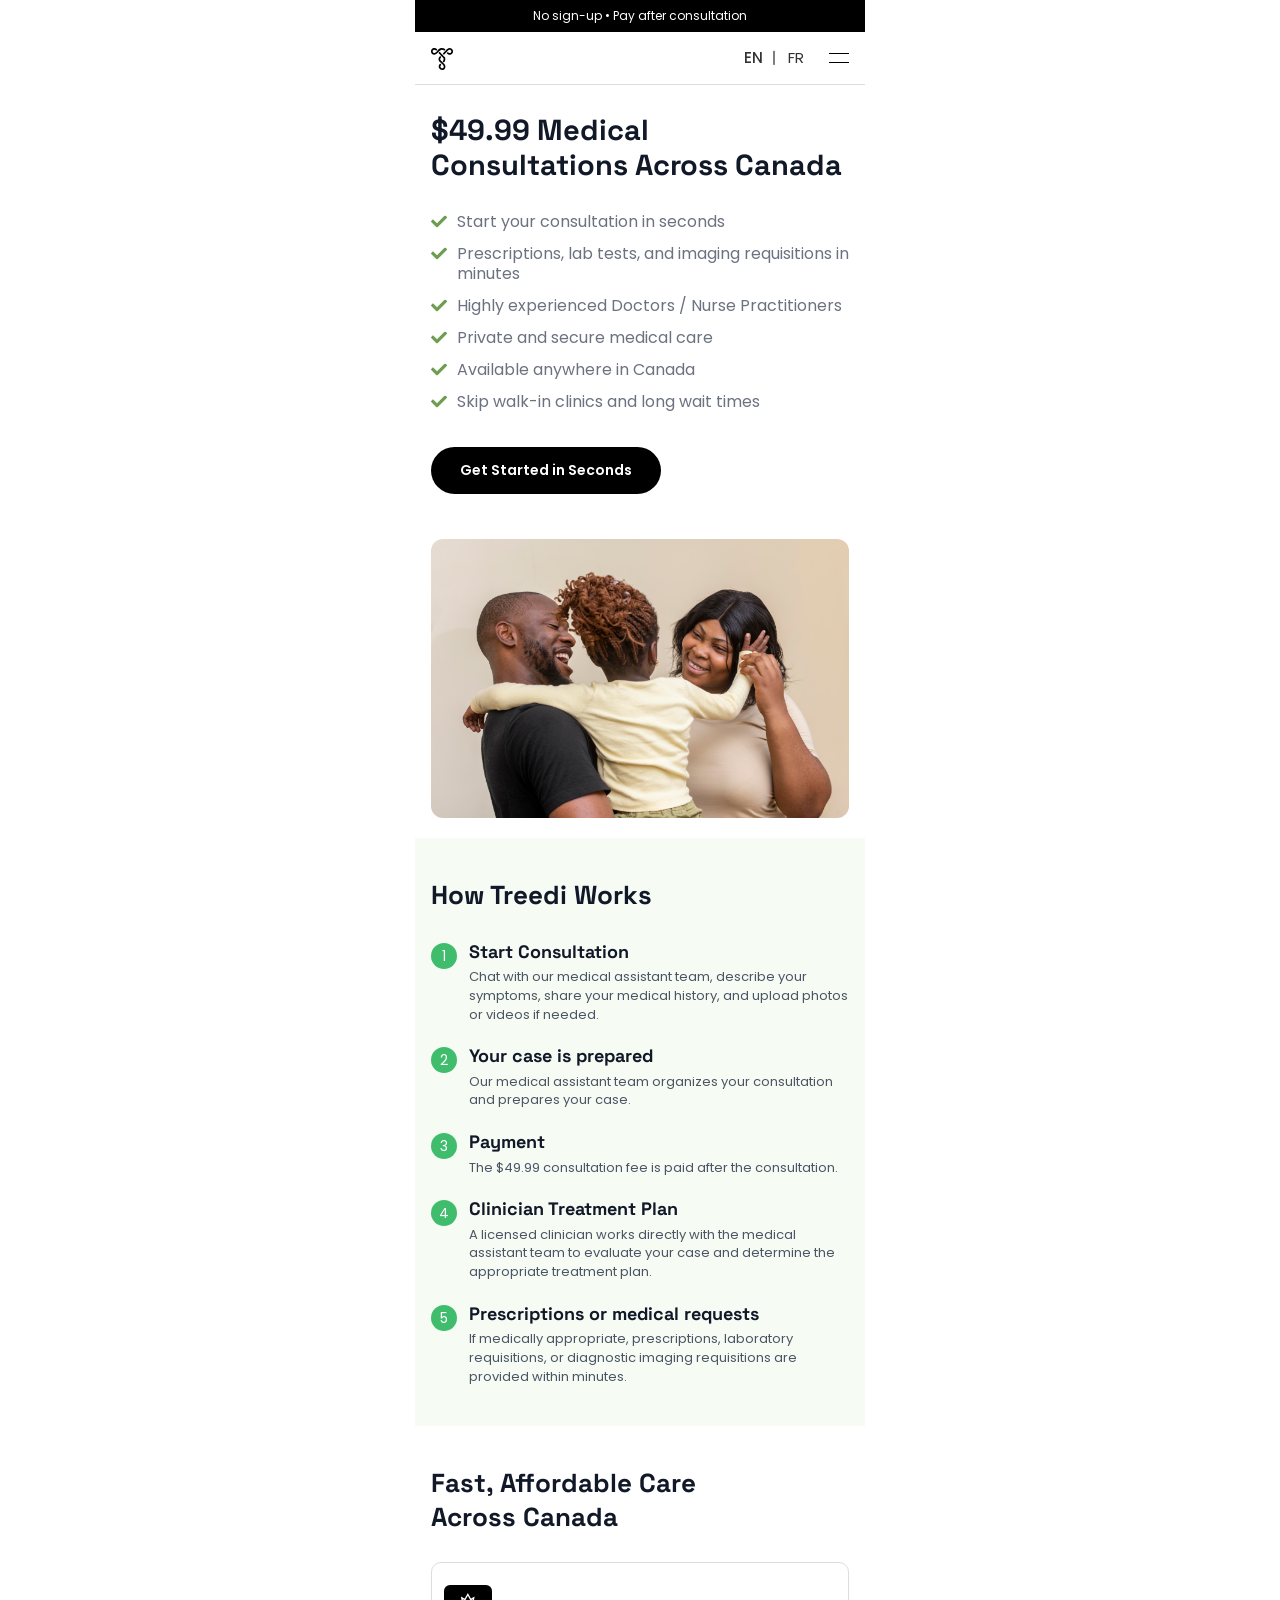
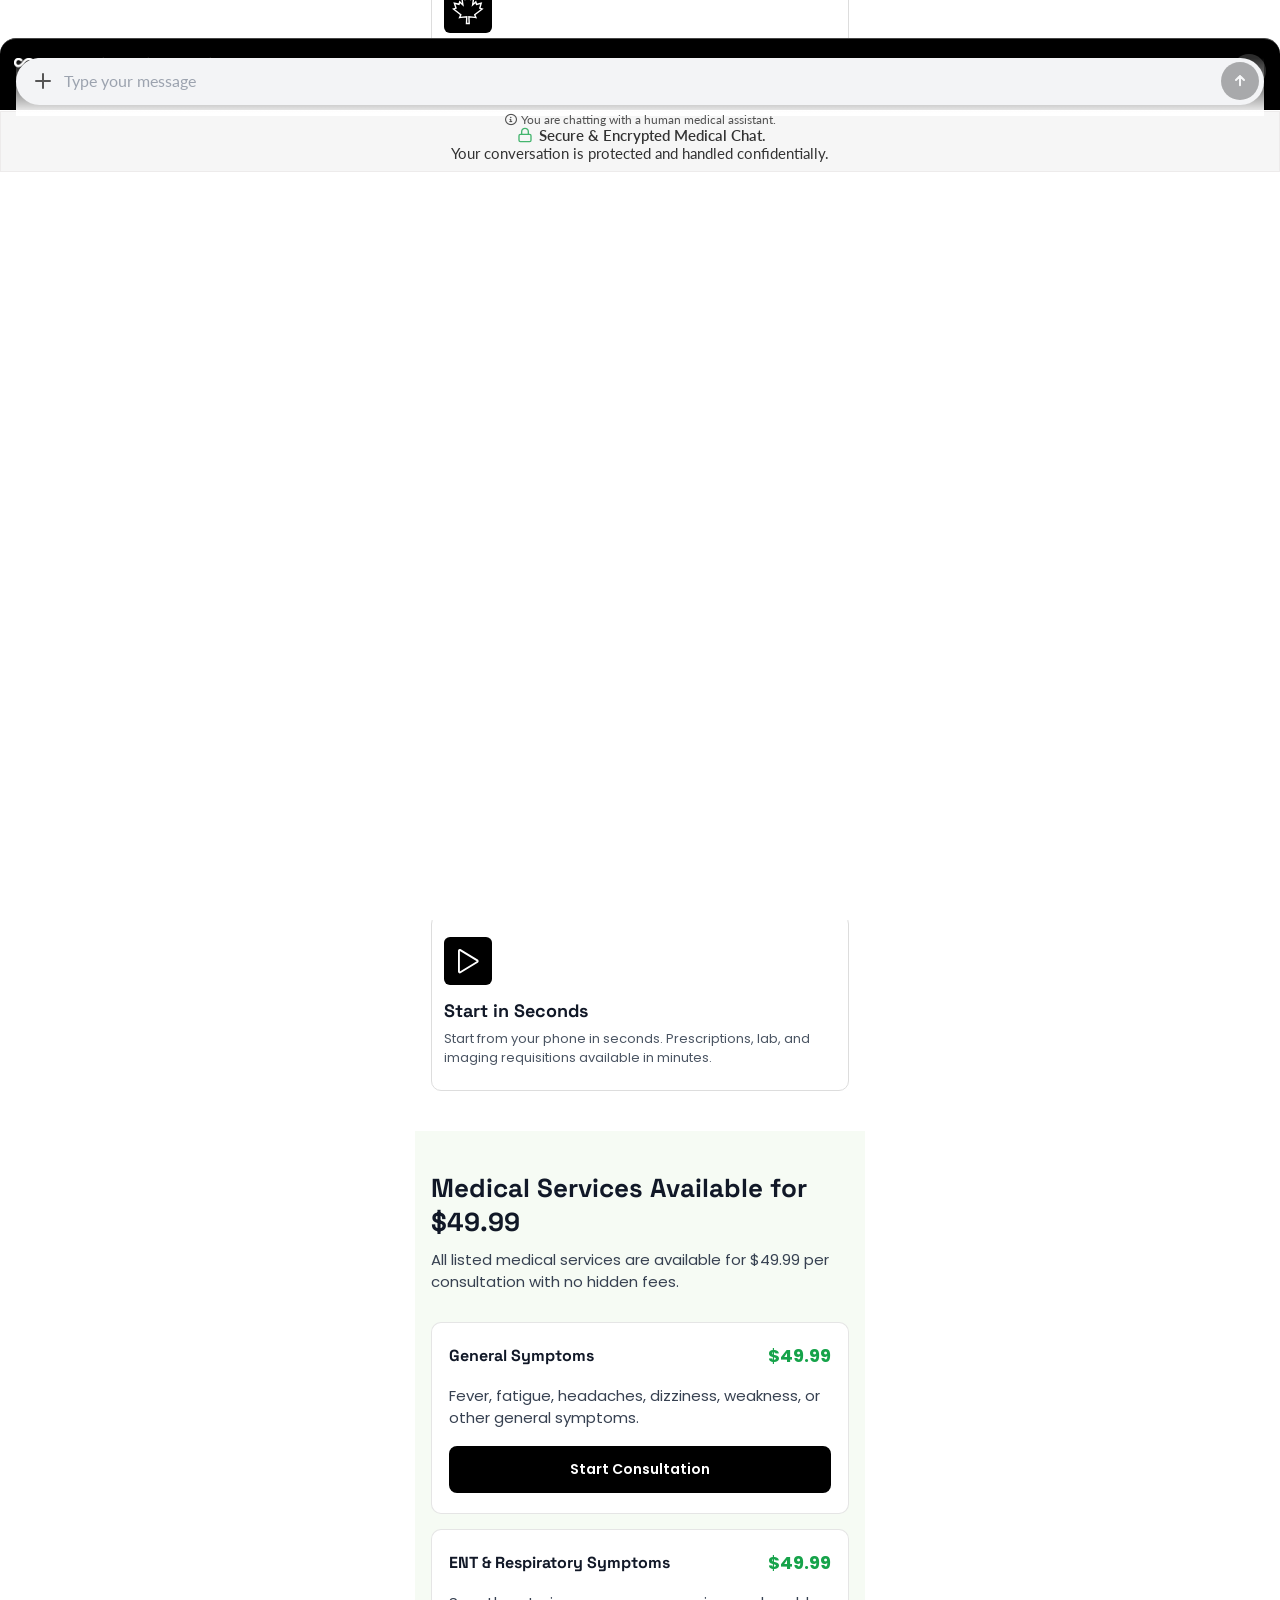
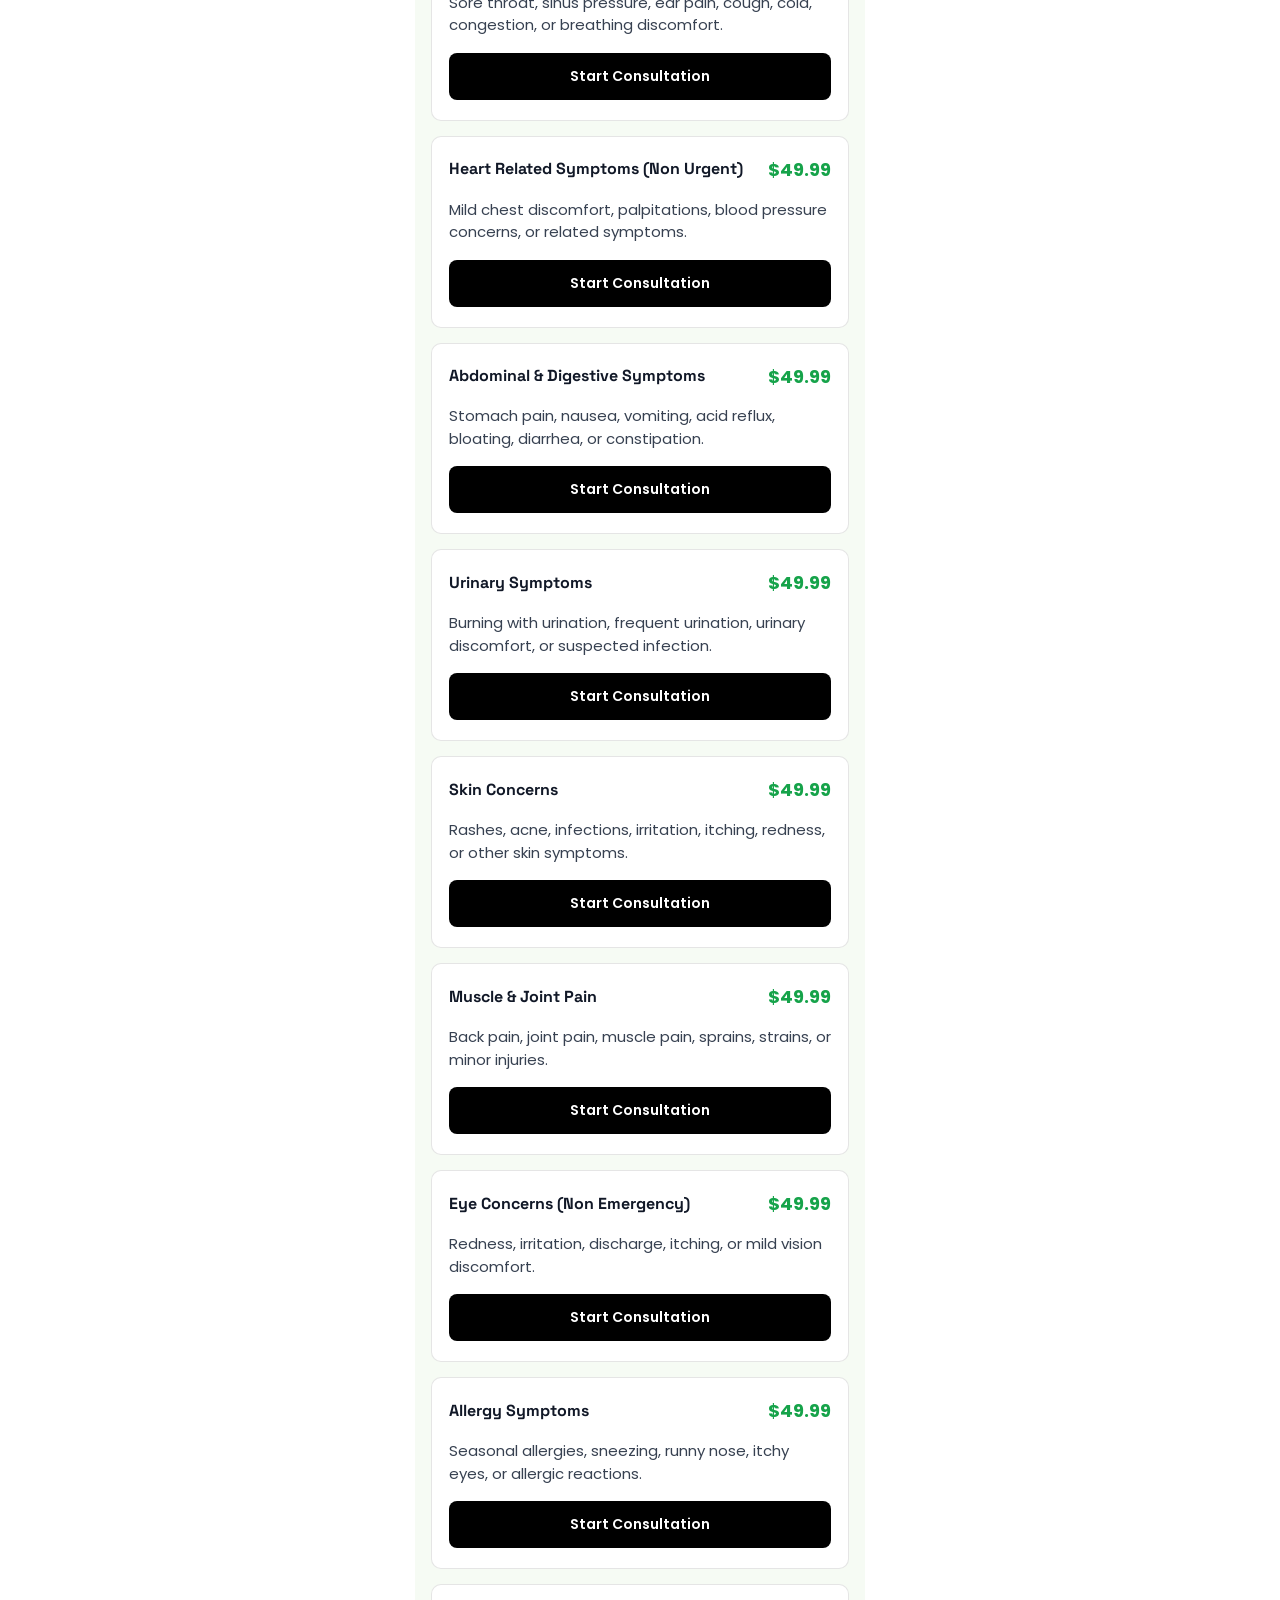
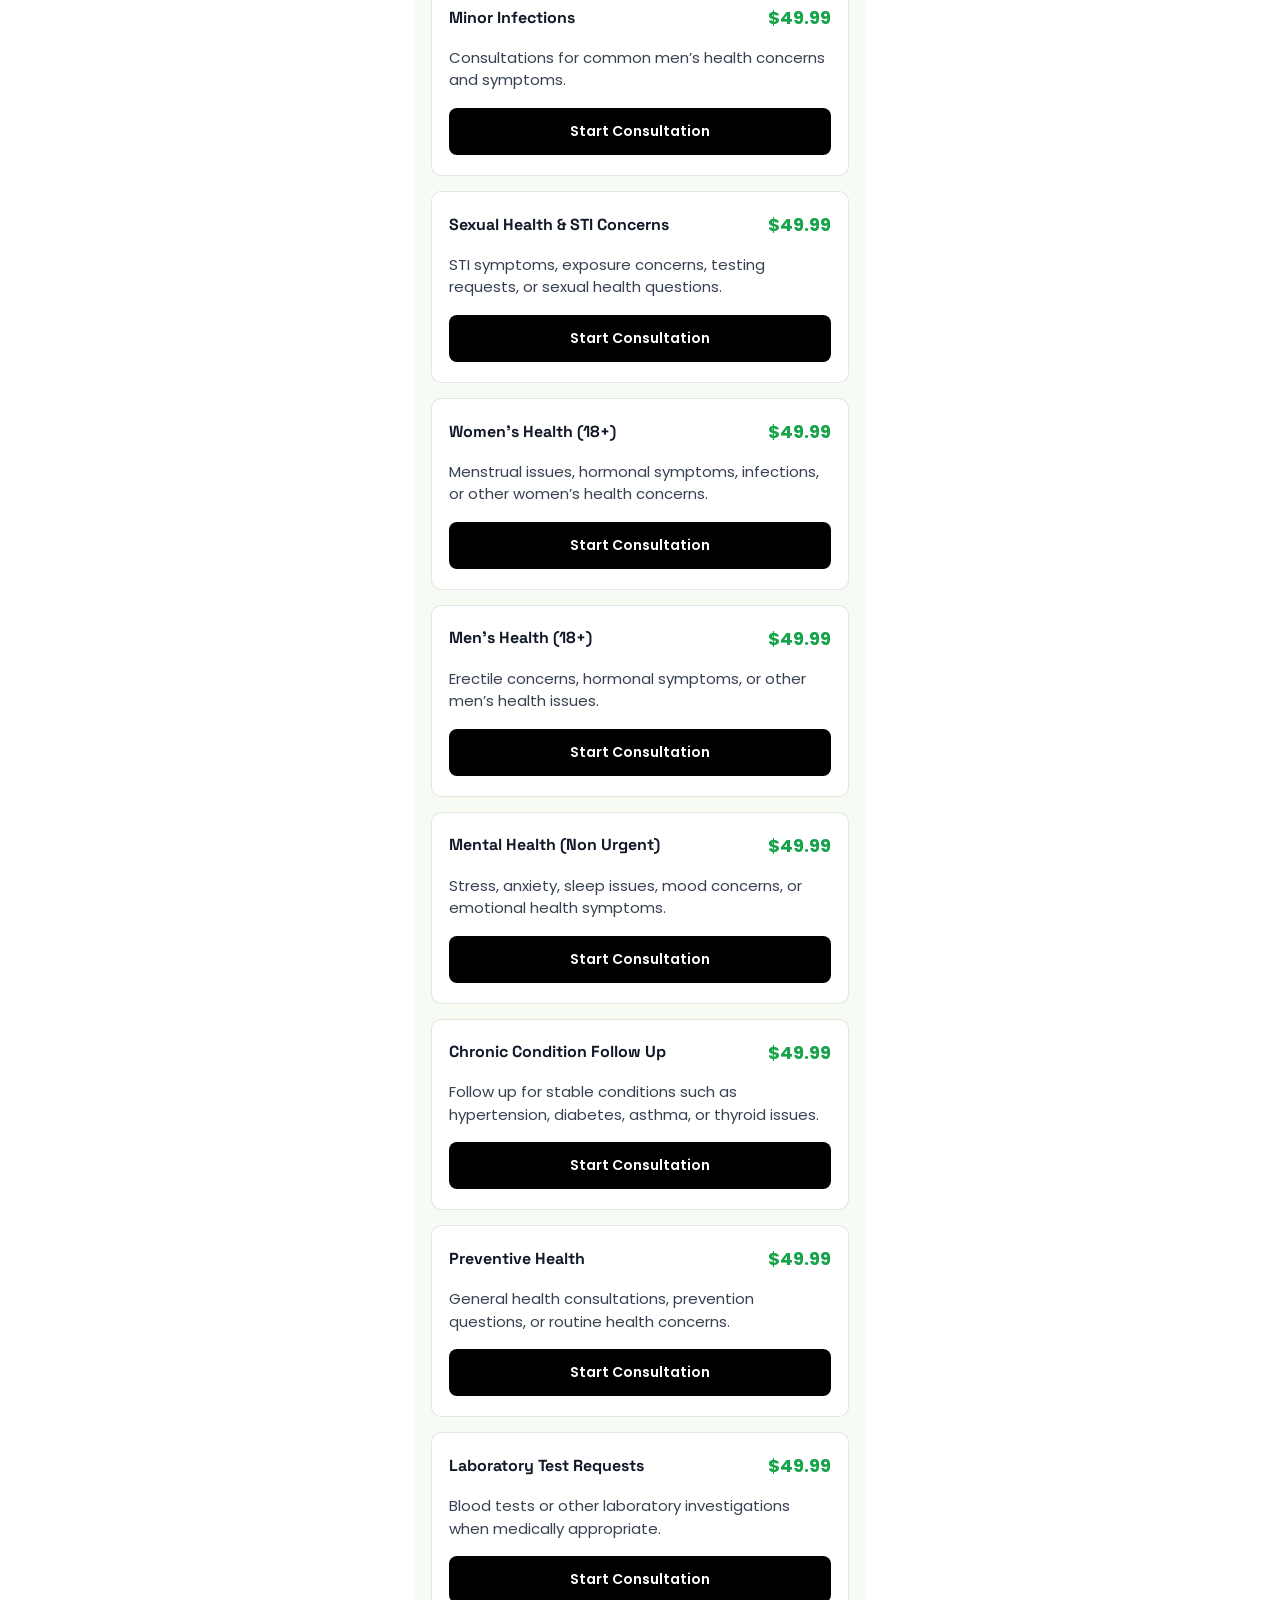
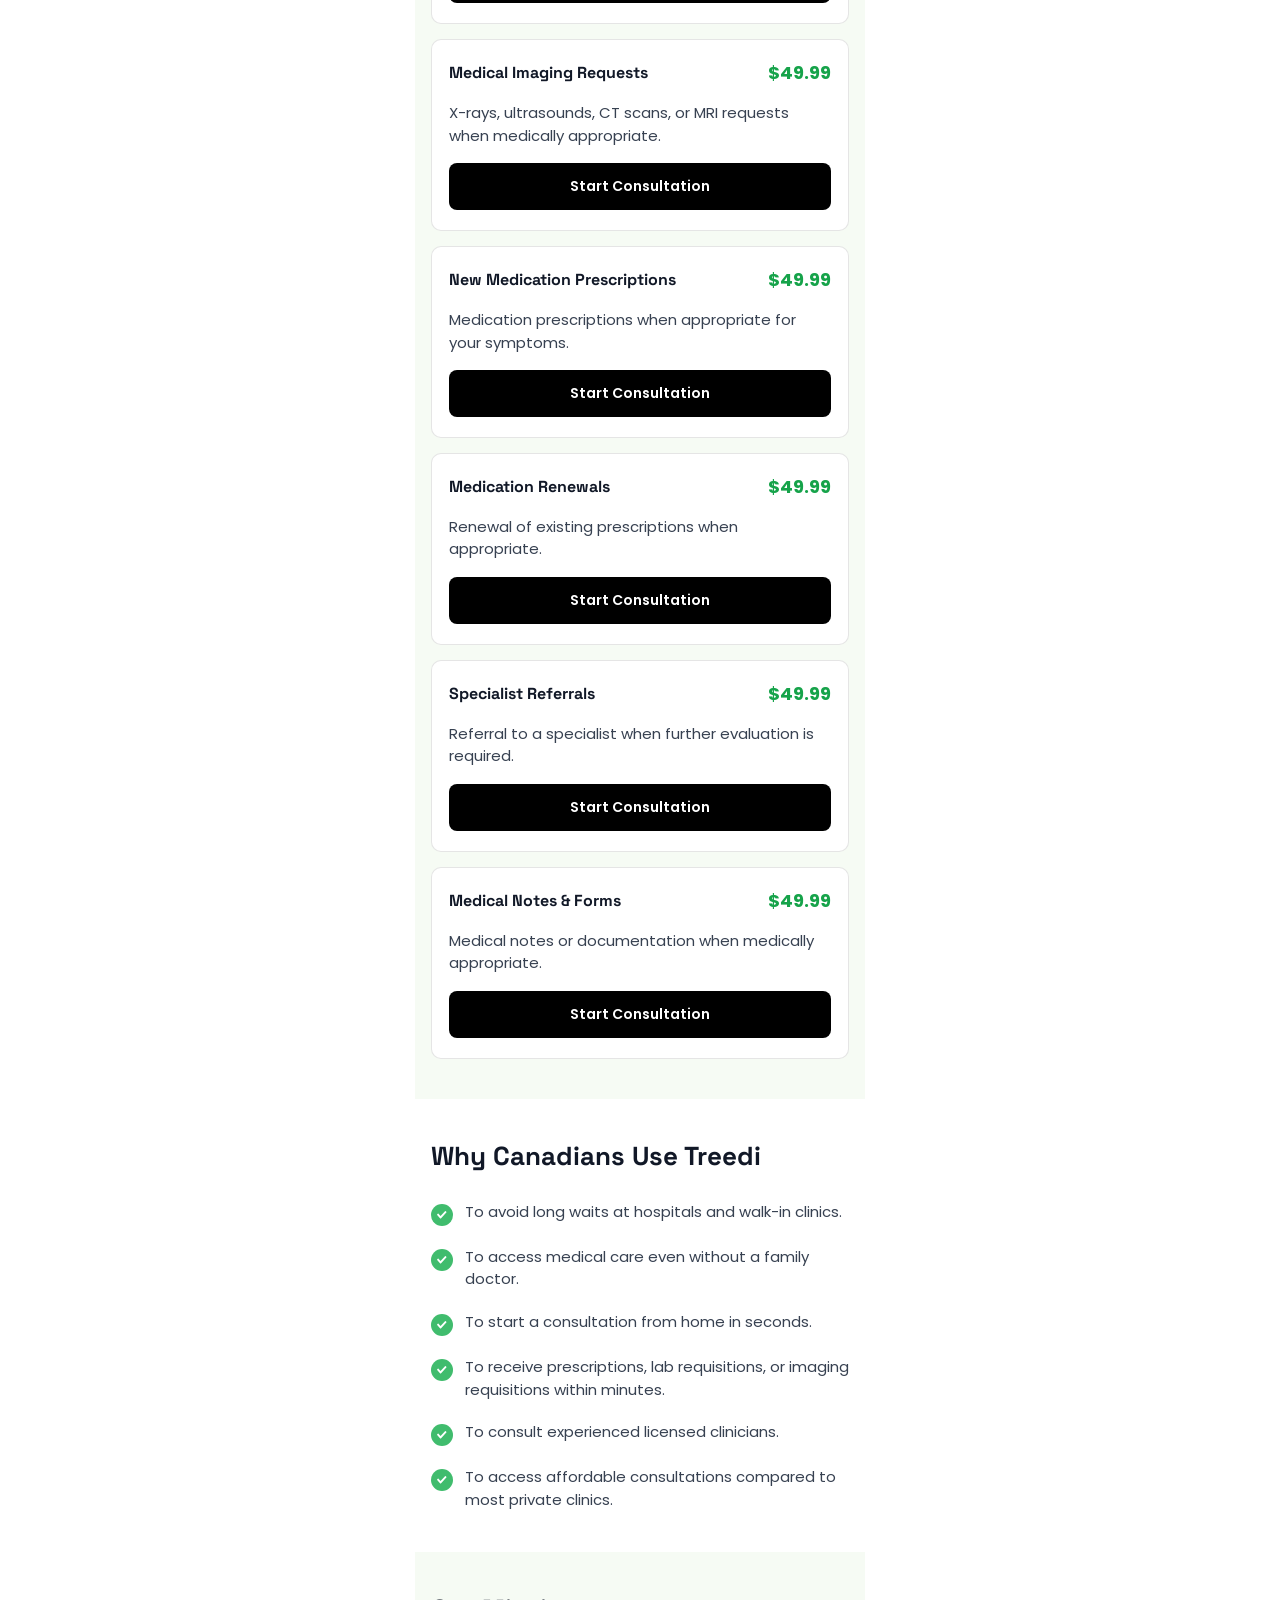
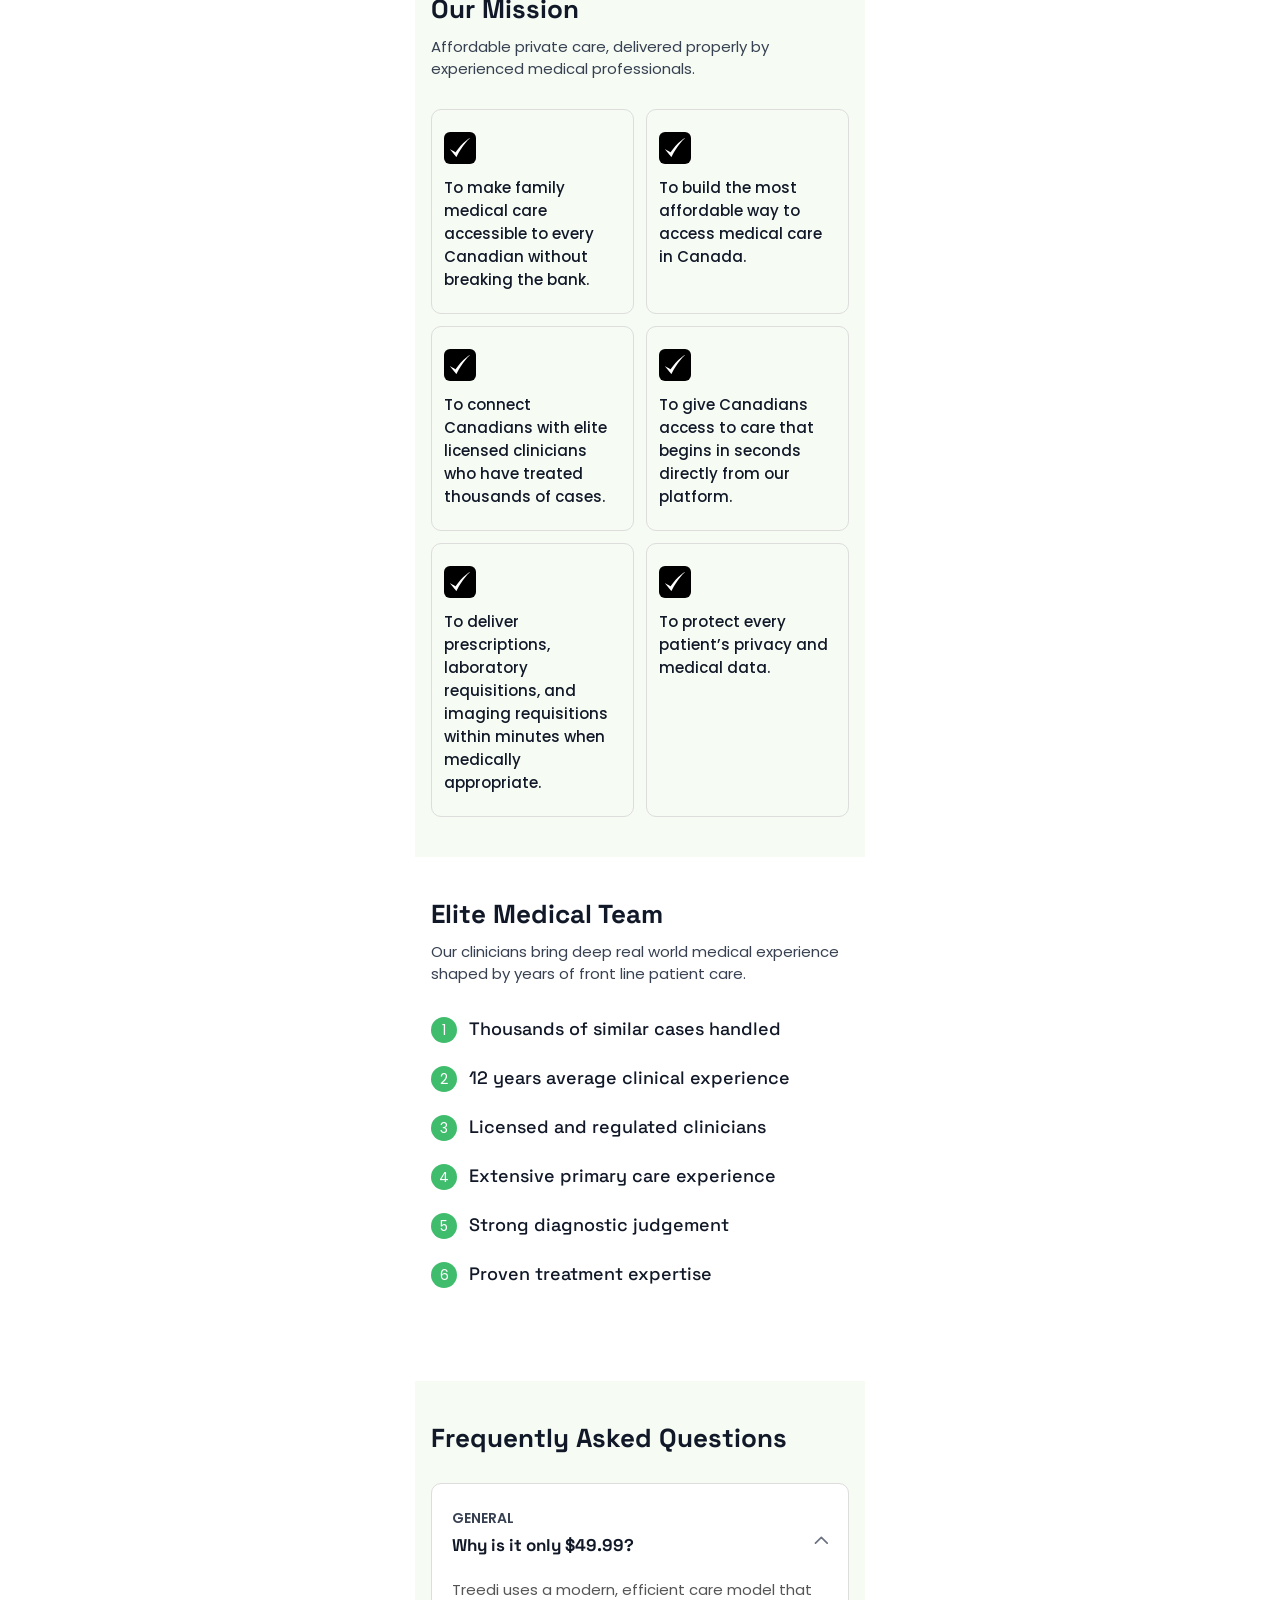
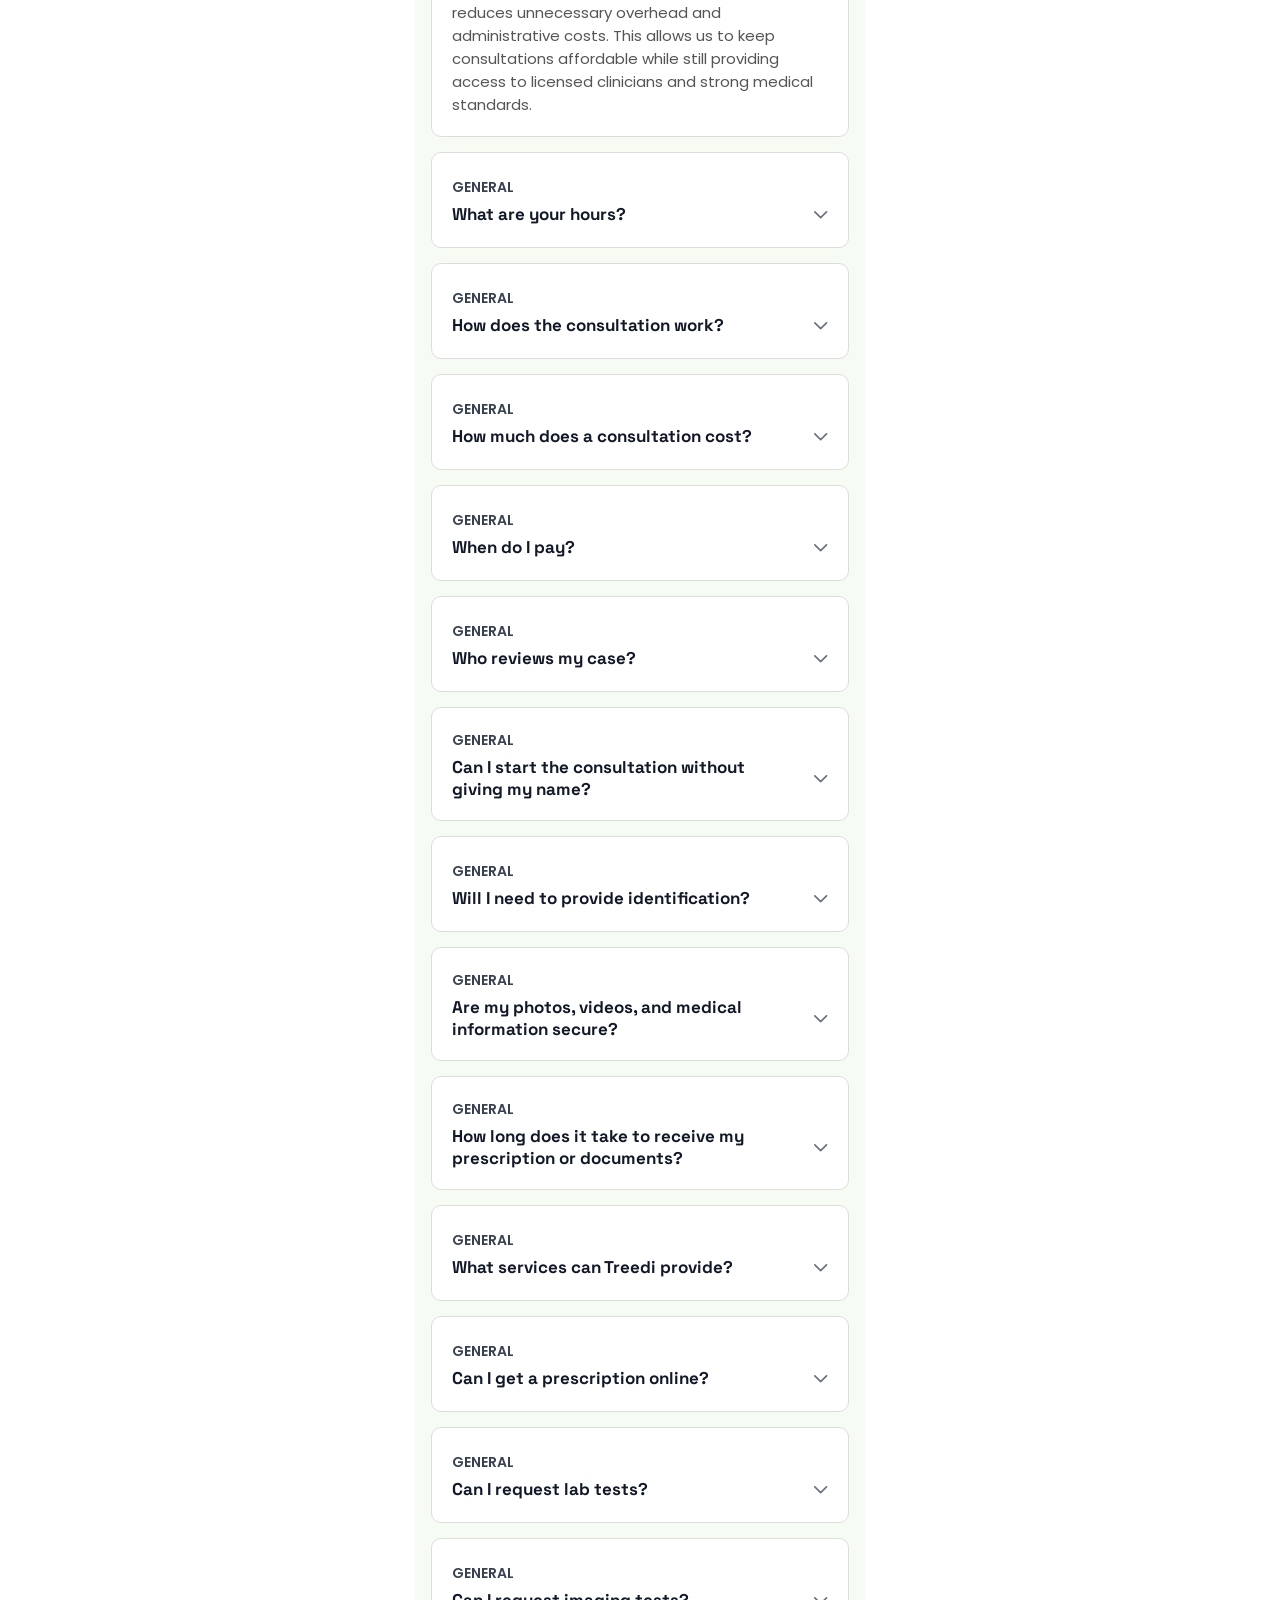
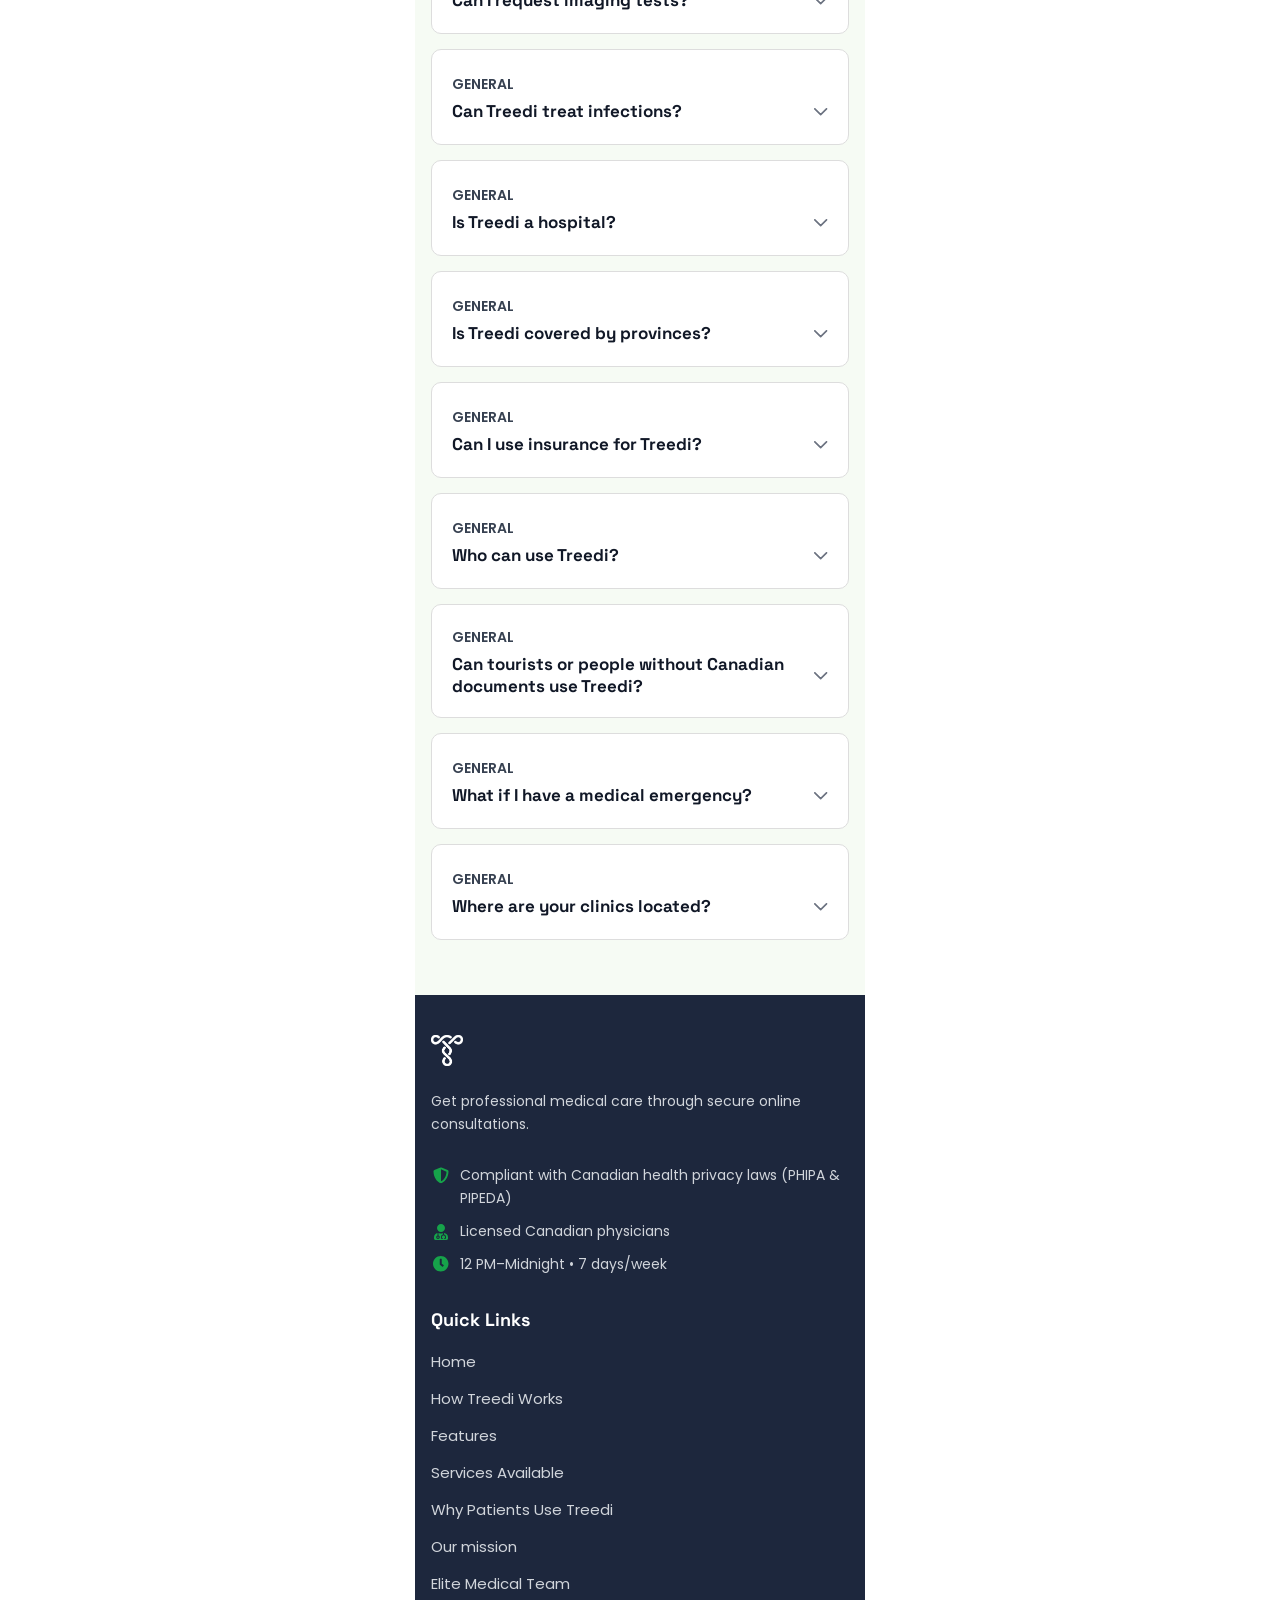
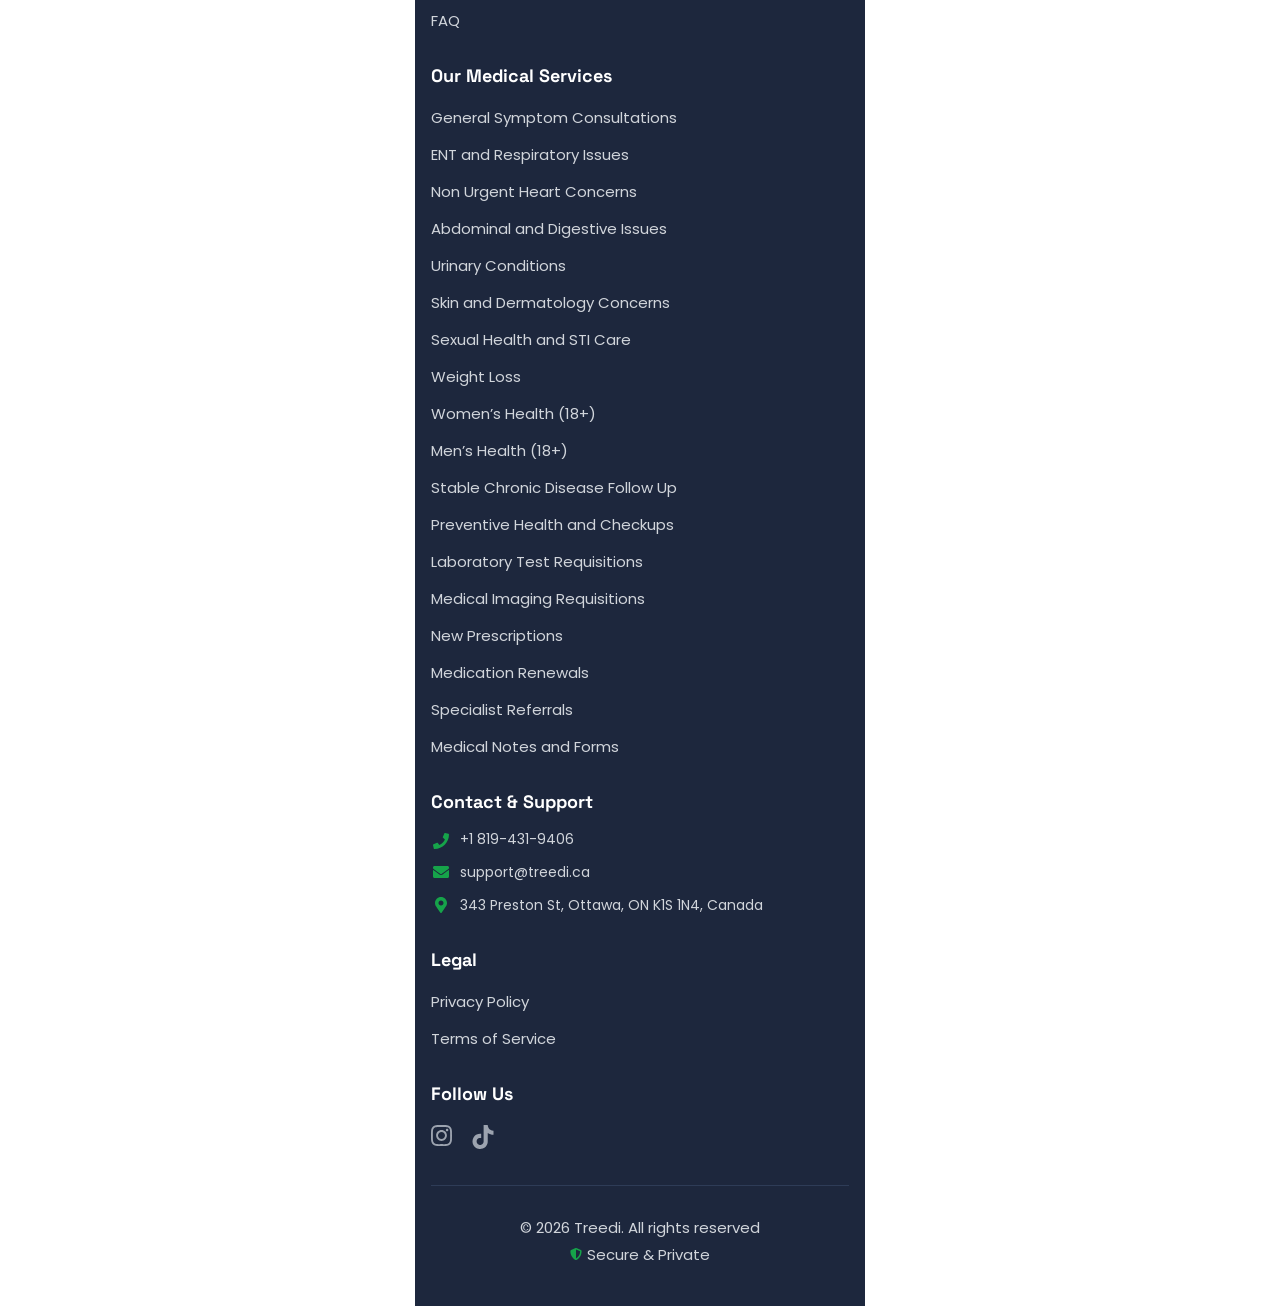
==== commit 9fced475: "Some changes" ====
--- a/index.html
+++ b/index.html
@@ -156,21 +156,22 @@
 						<p>Our medical assistant team organizes your consultation and prepares your case.​</p>
 					</div>
 				</li>
+
 				<li>
 					<span class="number">3</span>
 					<div>
-						<h4>Evaluation by a Doctor or Nurse Practitioner</h4>
-						<p>An experienced licensed Doctor or Nurse Practitioner evaluates your case and may contact
-						you if additional information is required.​</p>
+						<h4>Payment</h4>
+						<p>The $49.99 consultation fee is paid after the consultation.</p>
 					</div>
 				</li>
 				<li>
 					<span class="number">4</span>
 					<div>
-						<h4>Payment</h4>
-						<p>The $49.99 consultation fee is paid after the consultation.</p>
+						<h4>Clinician Treatment Plan</h4>
+						<p>A licensed clinician works directly with the medical assistant team to evaluate your case and determine the appropriate treatment plan.​</p>
 					</div>
 				</li>
+				
 				<li>
 					<span class="number">5</span>
 					<div>
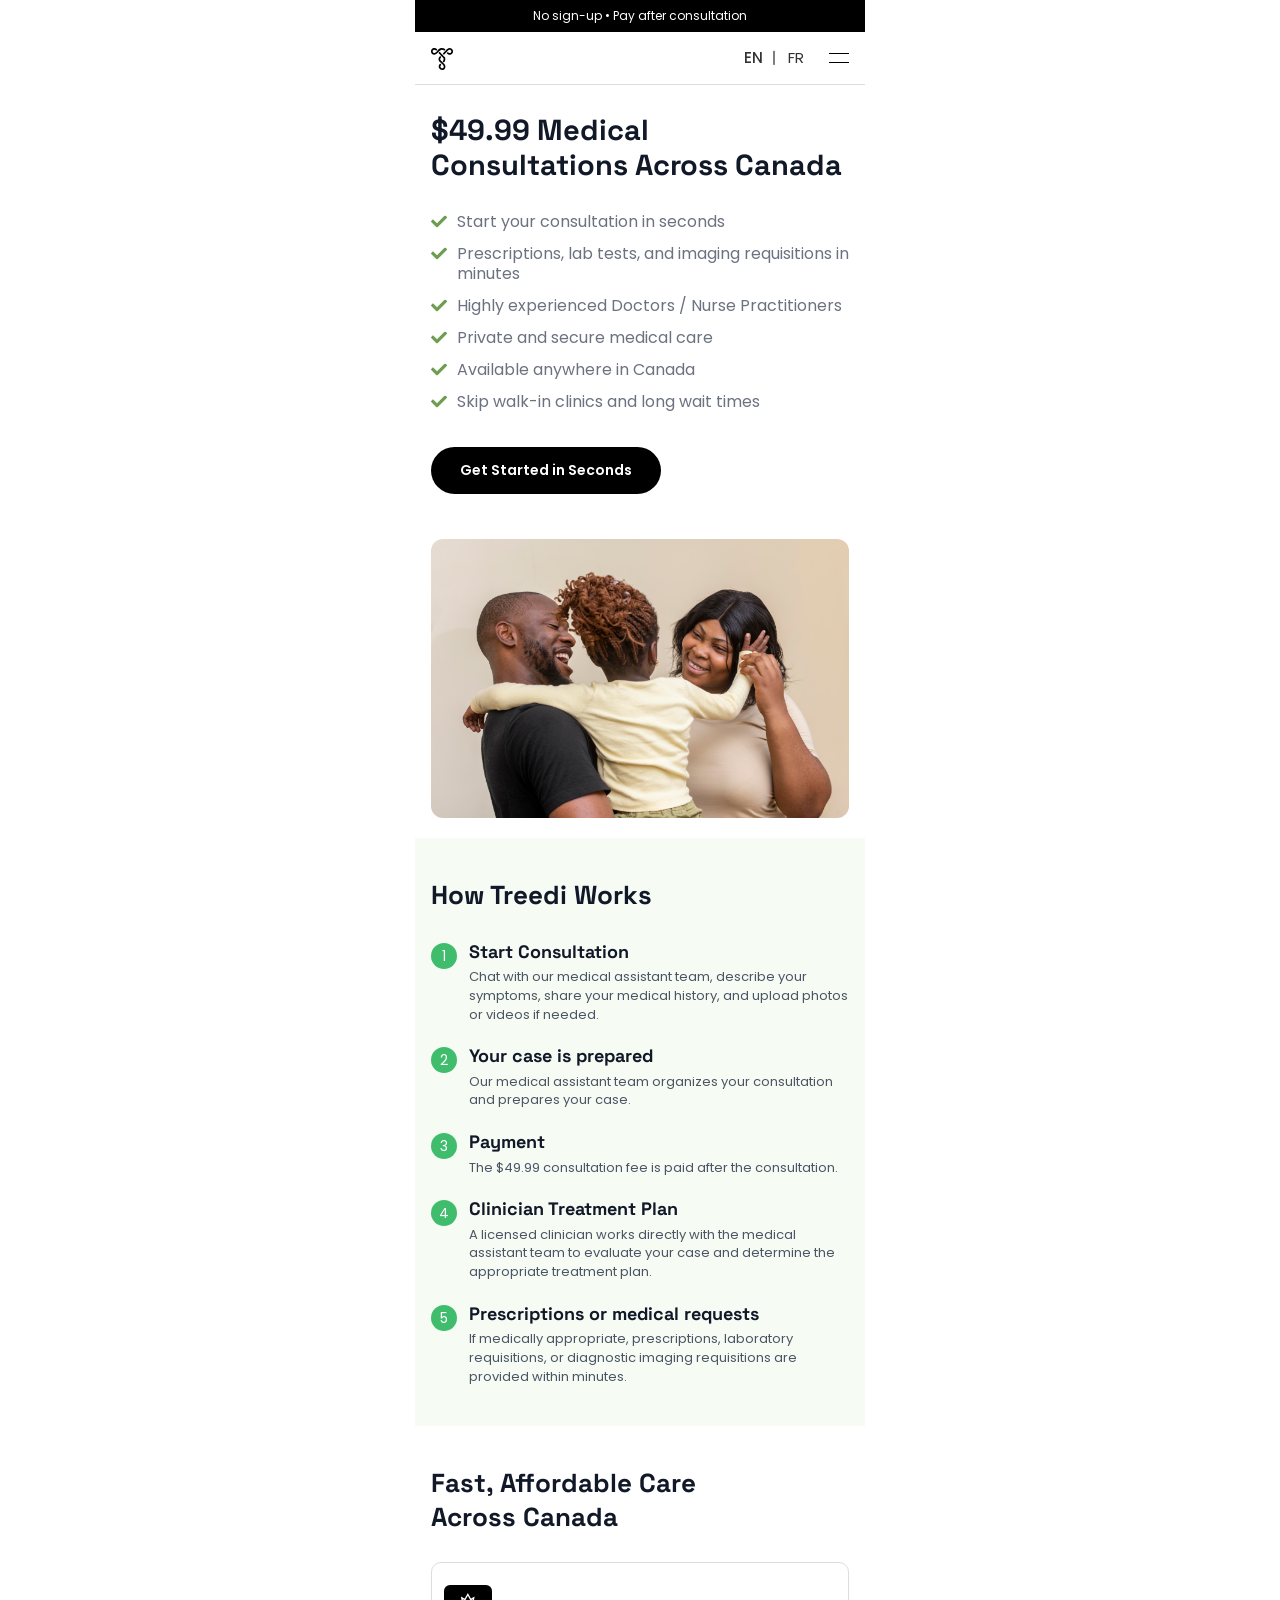
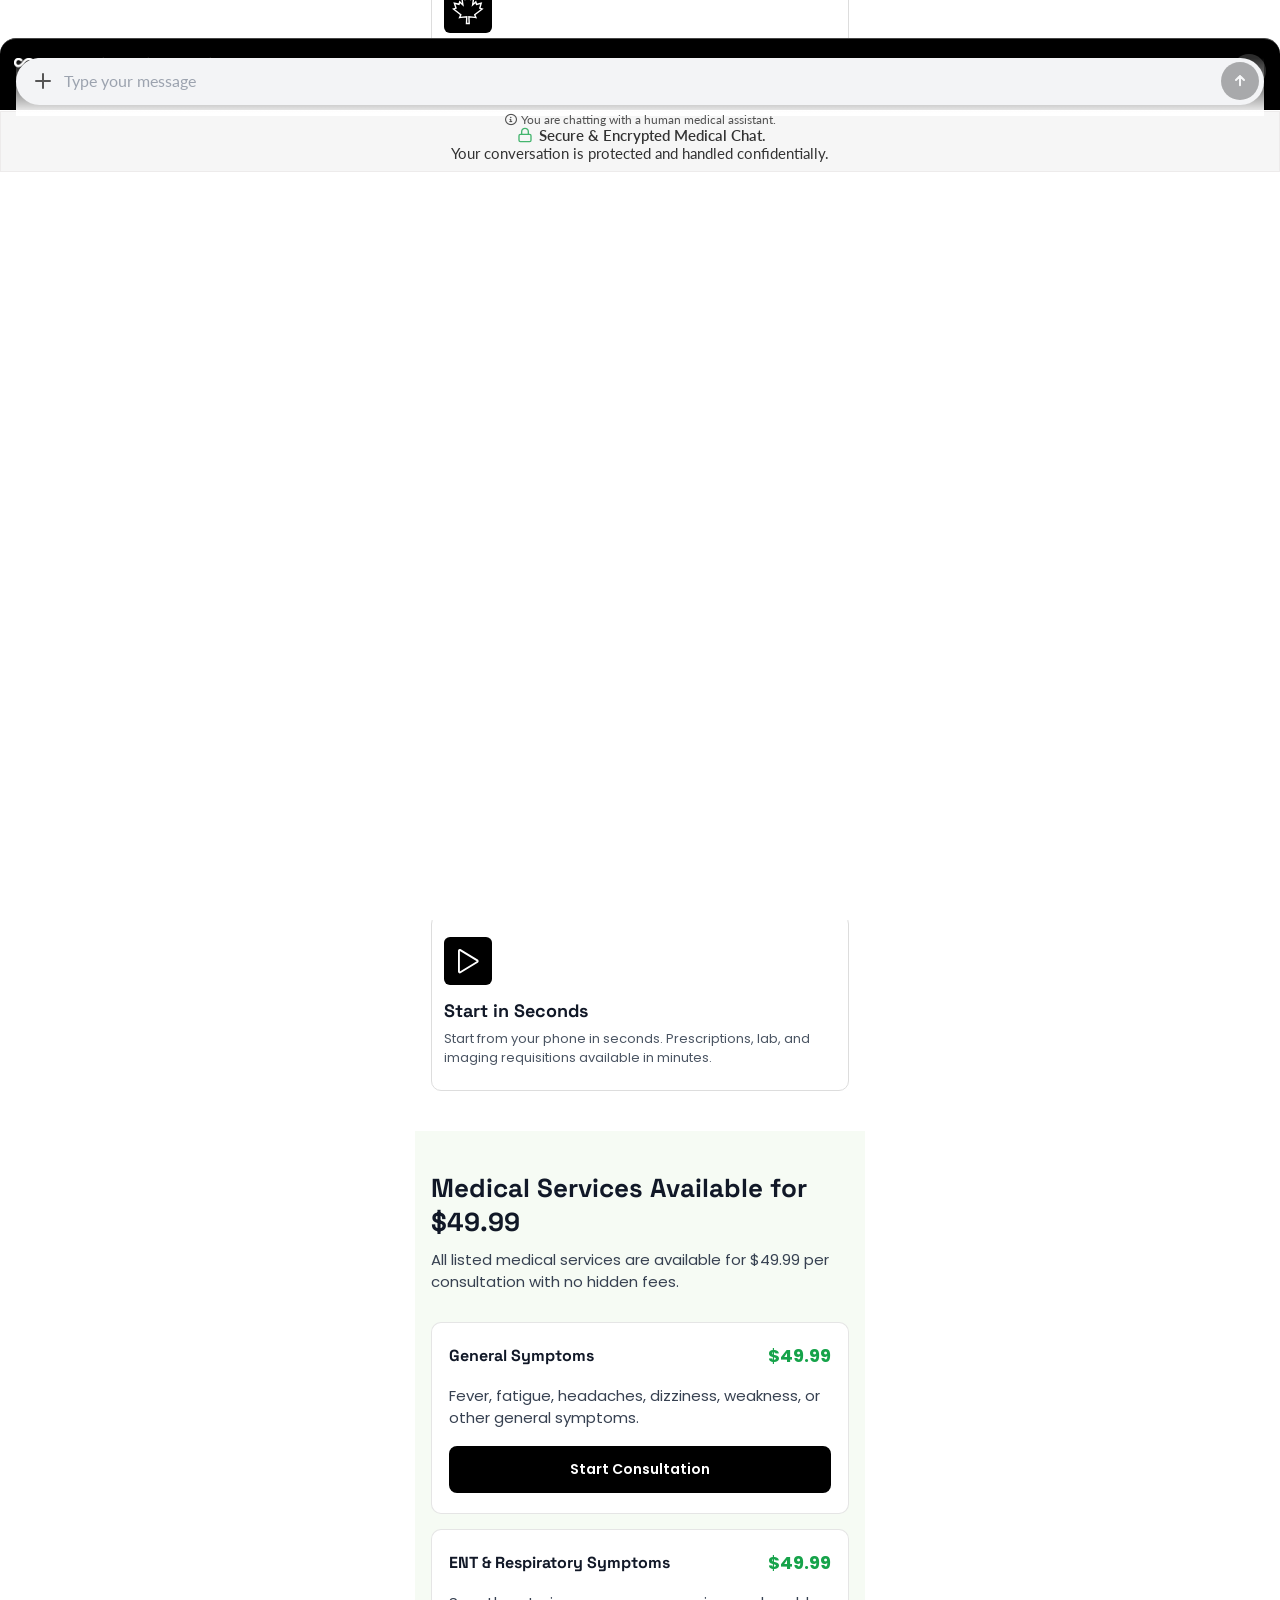
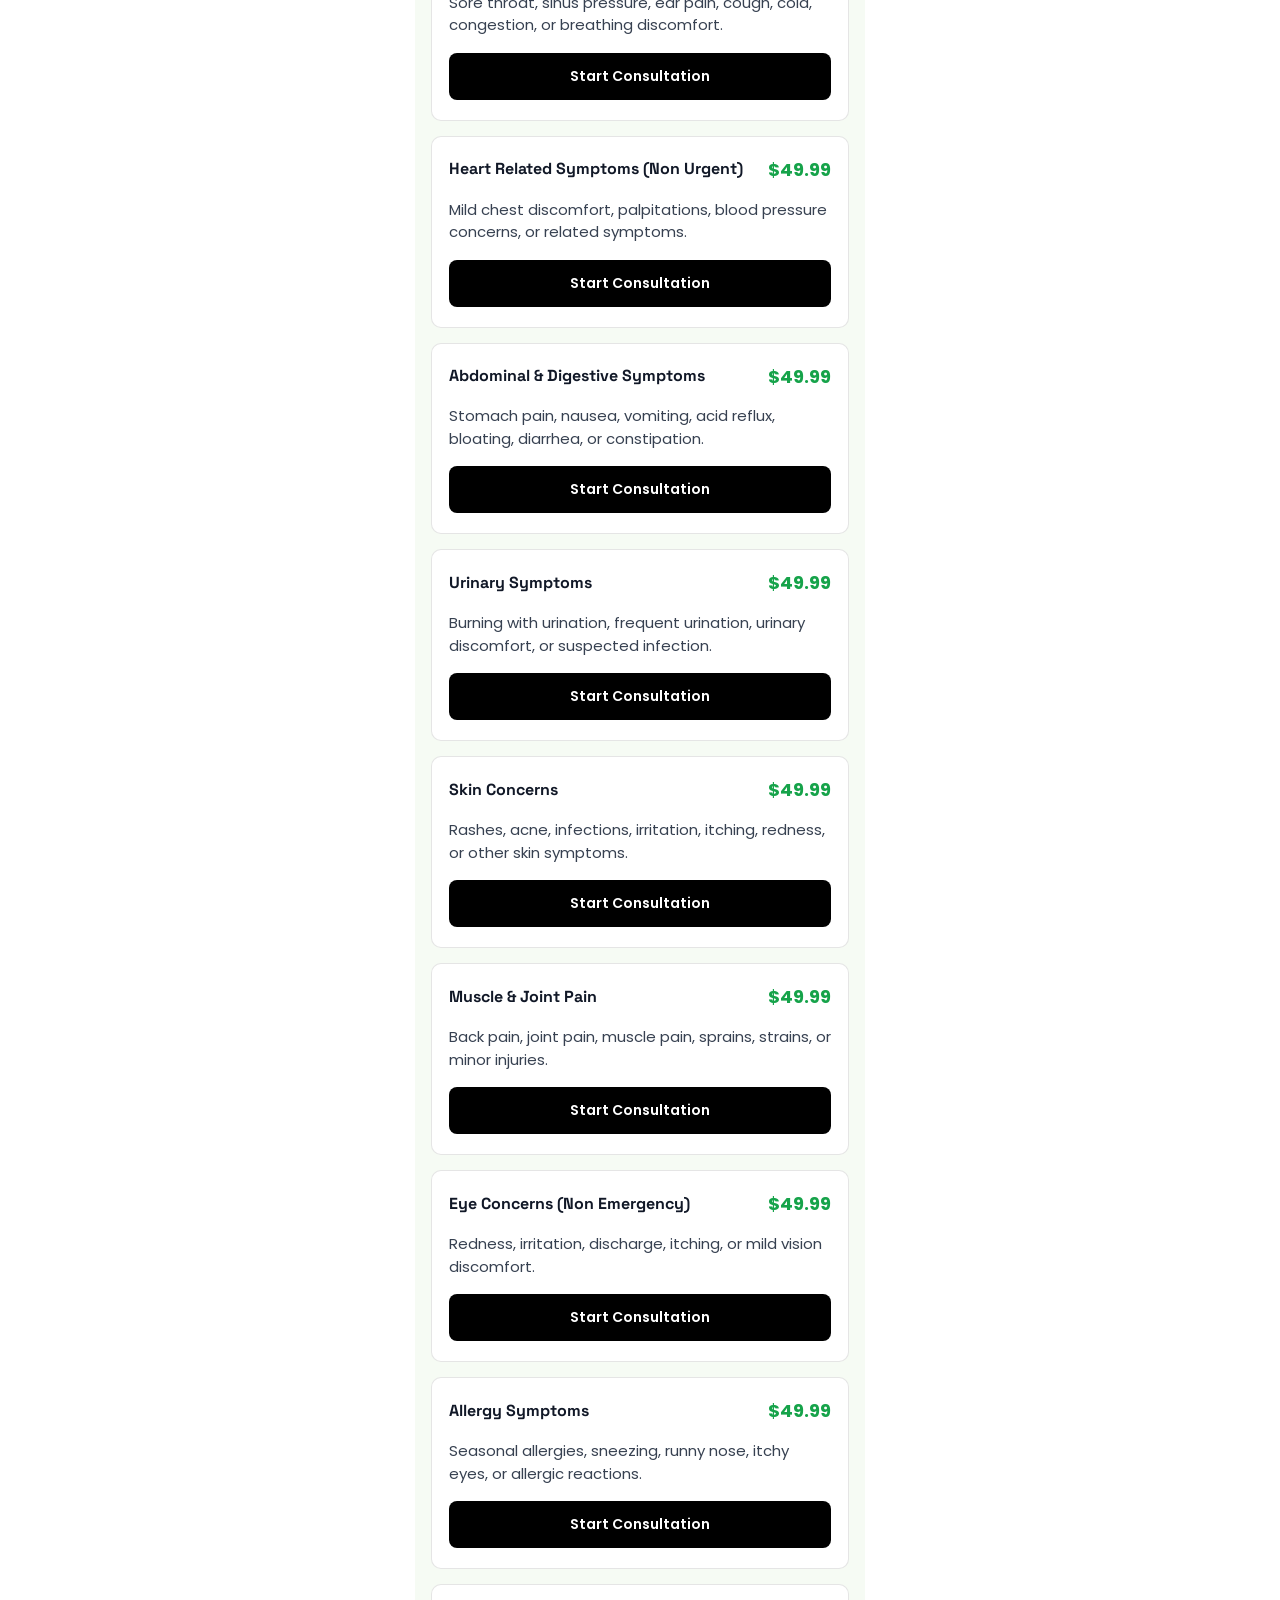
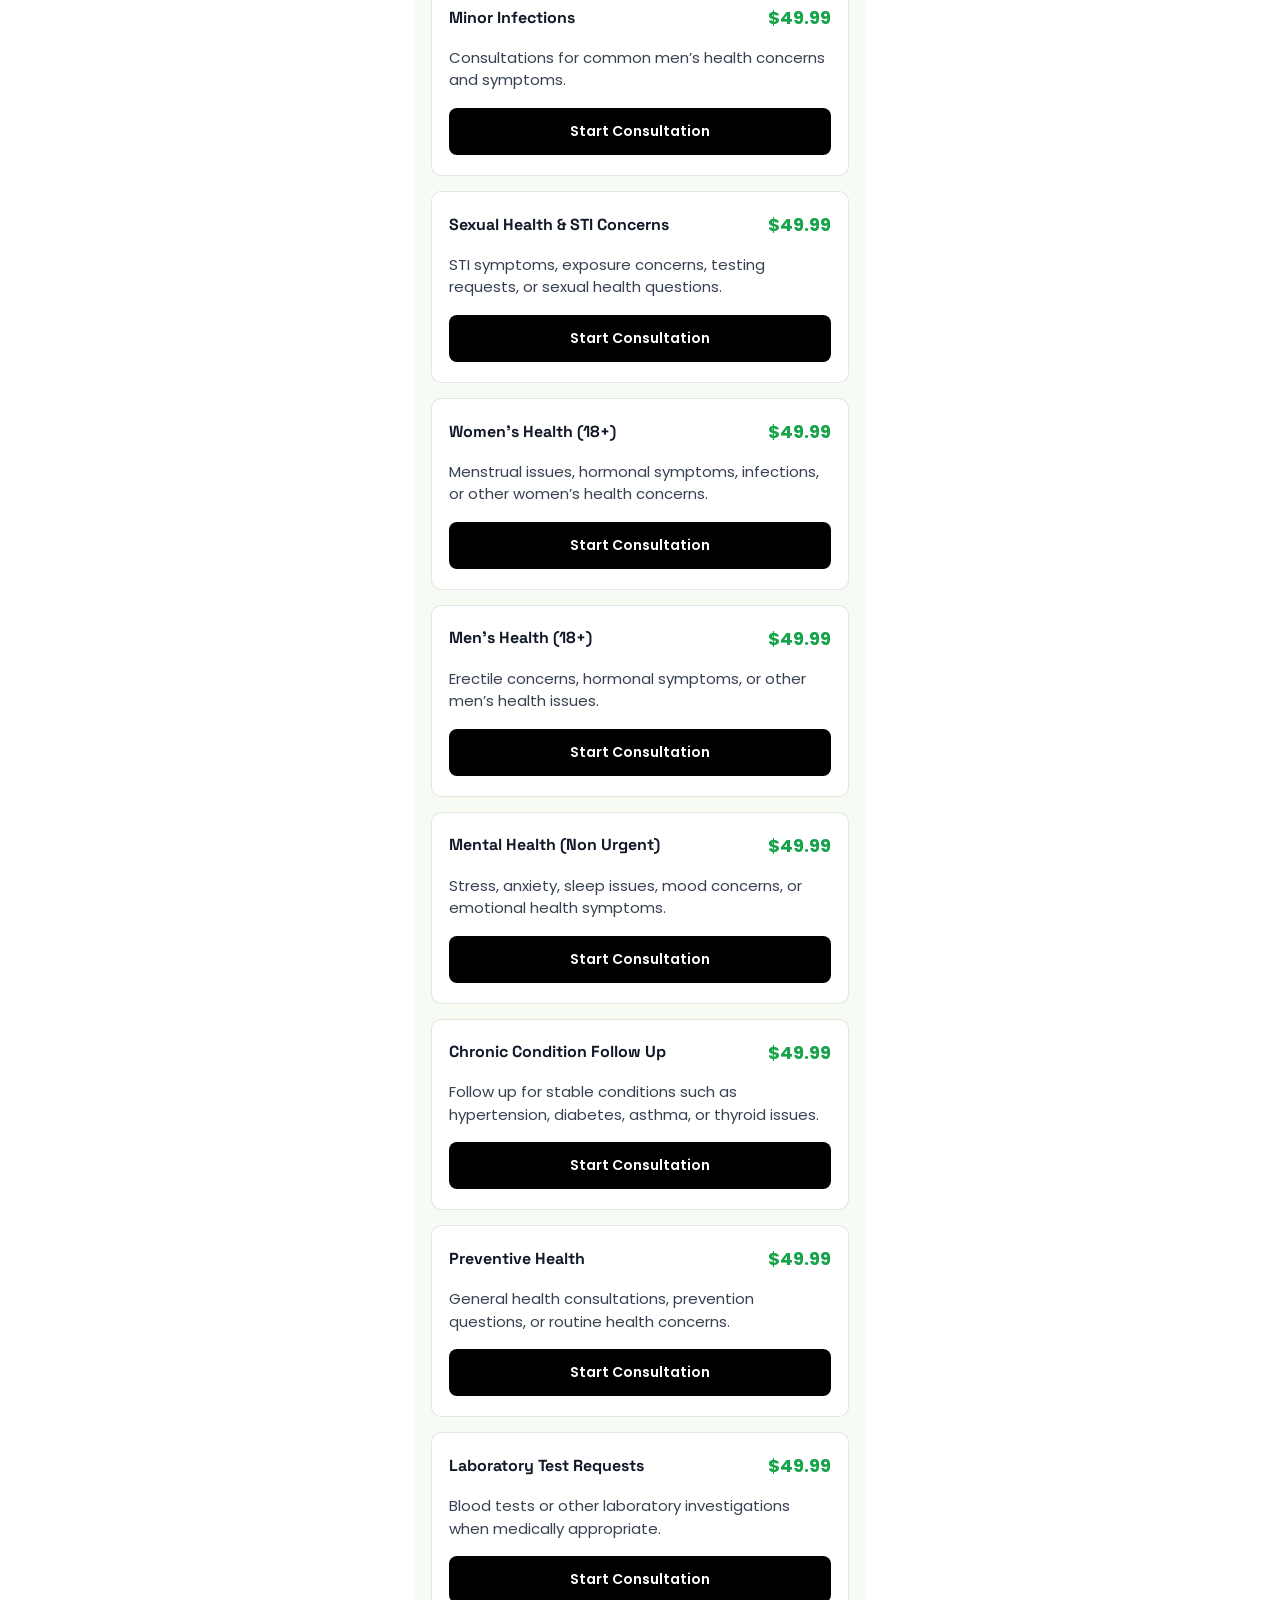
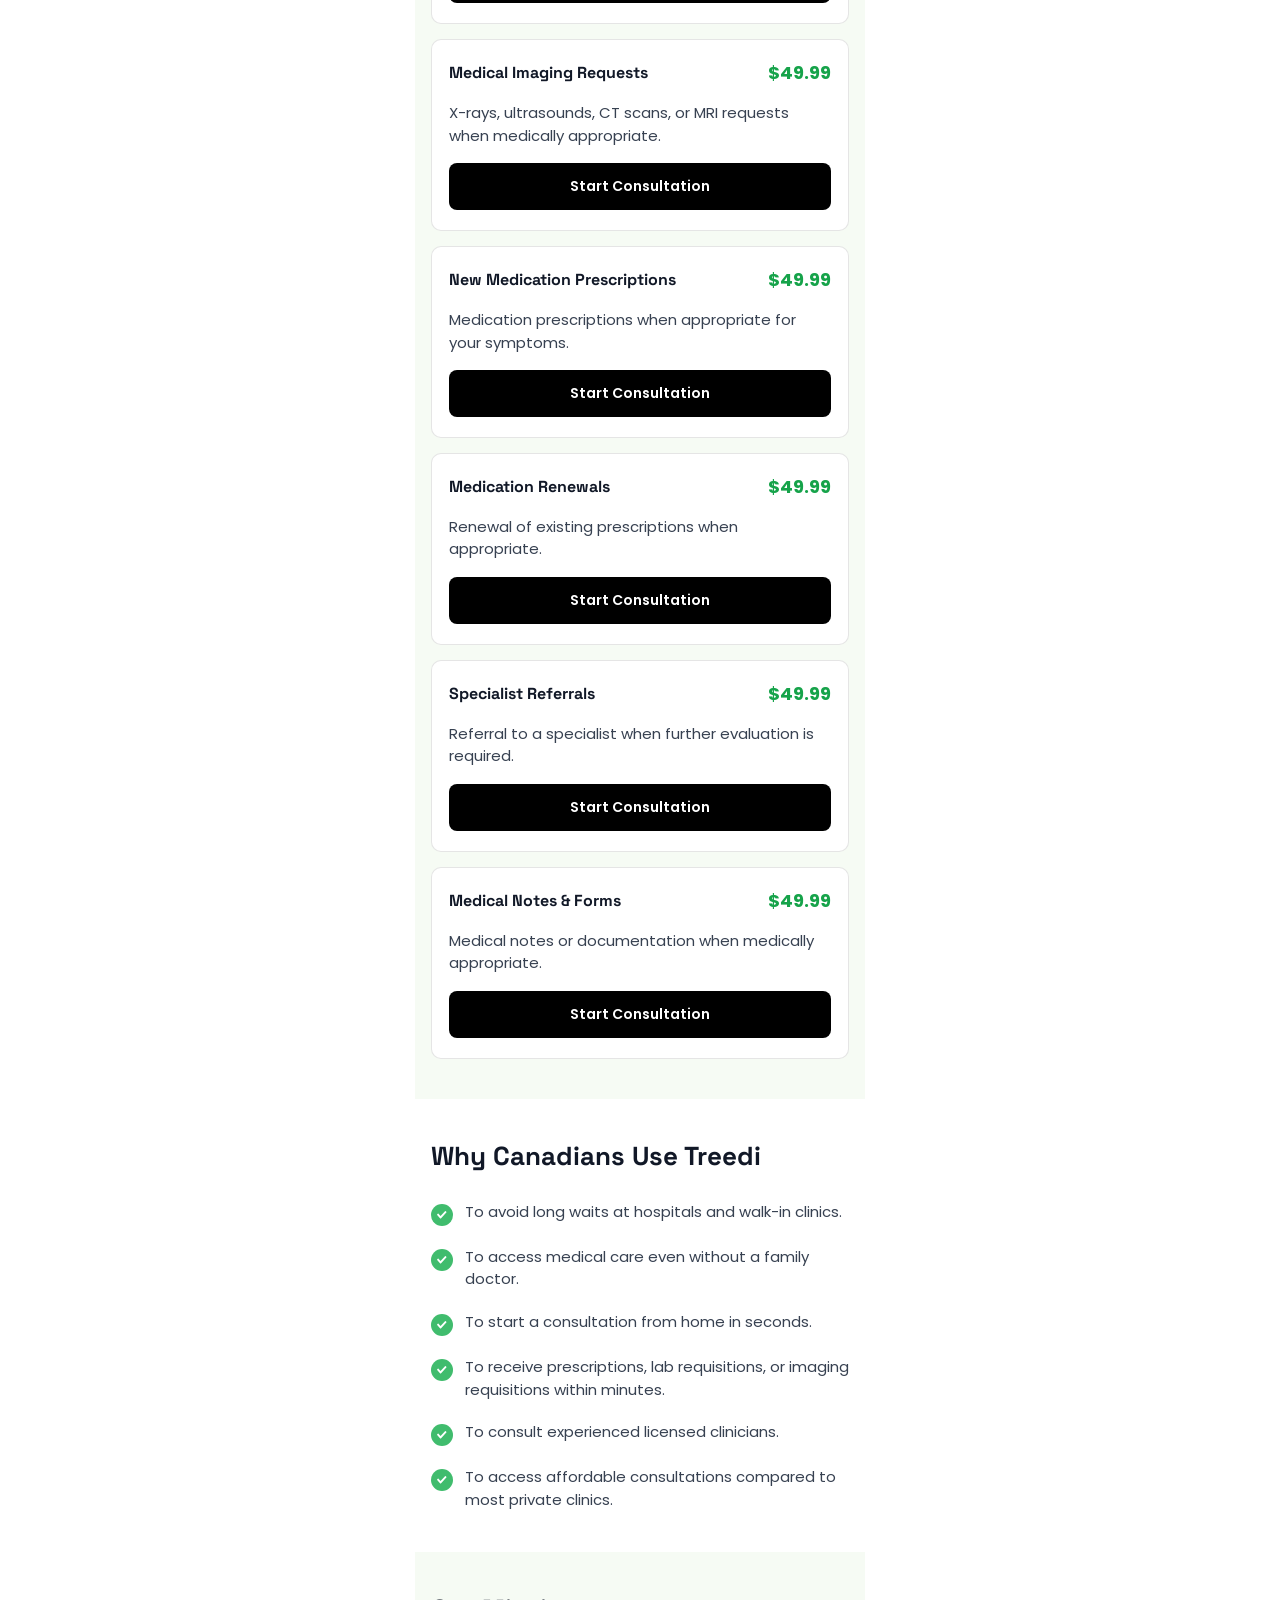
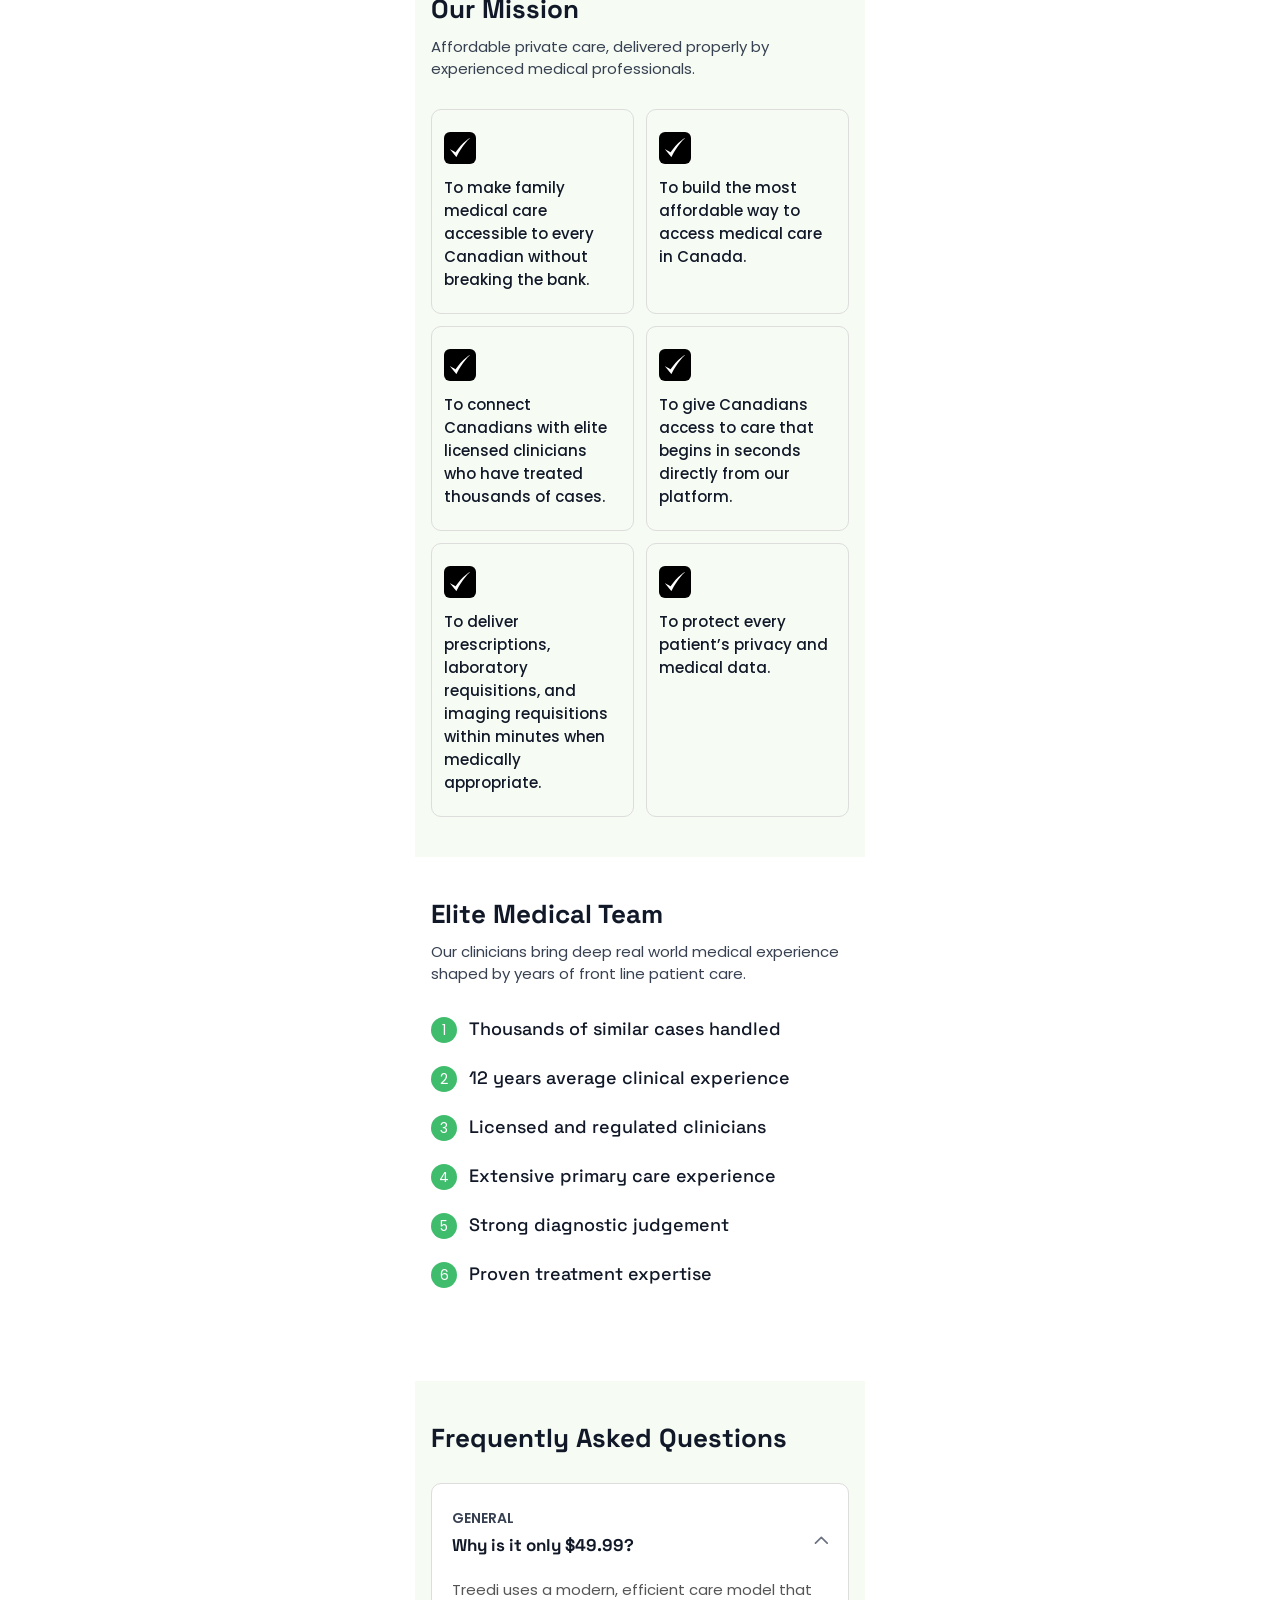
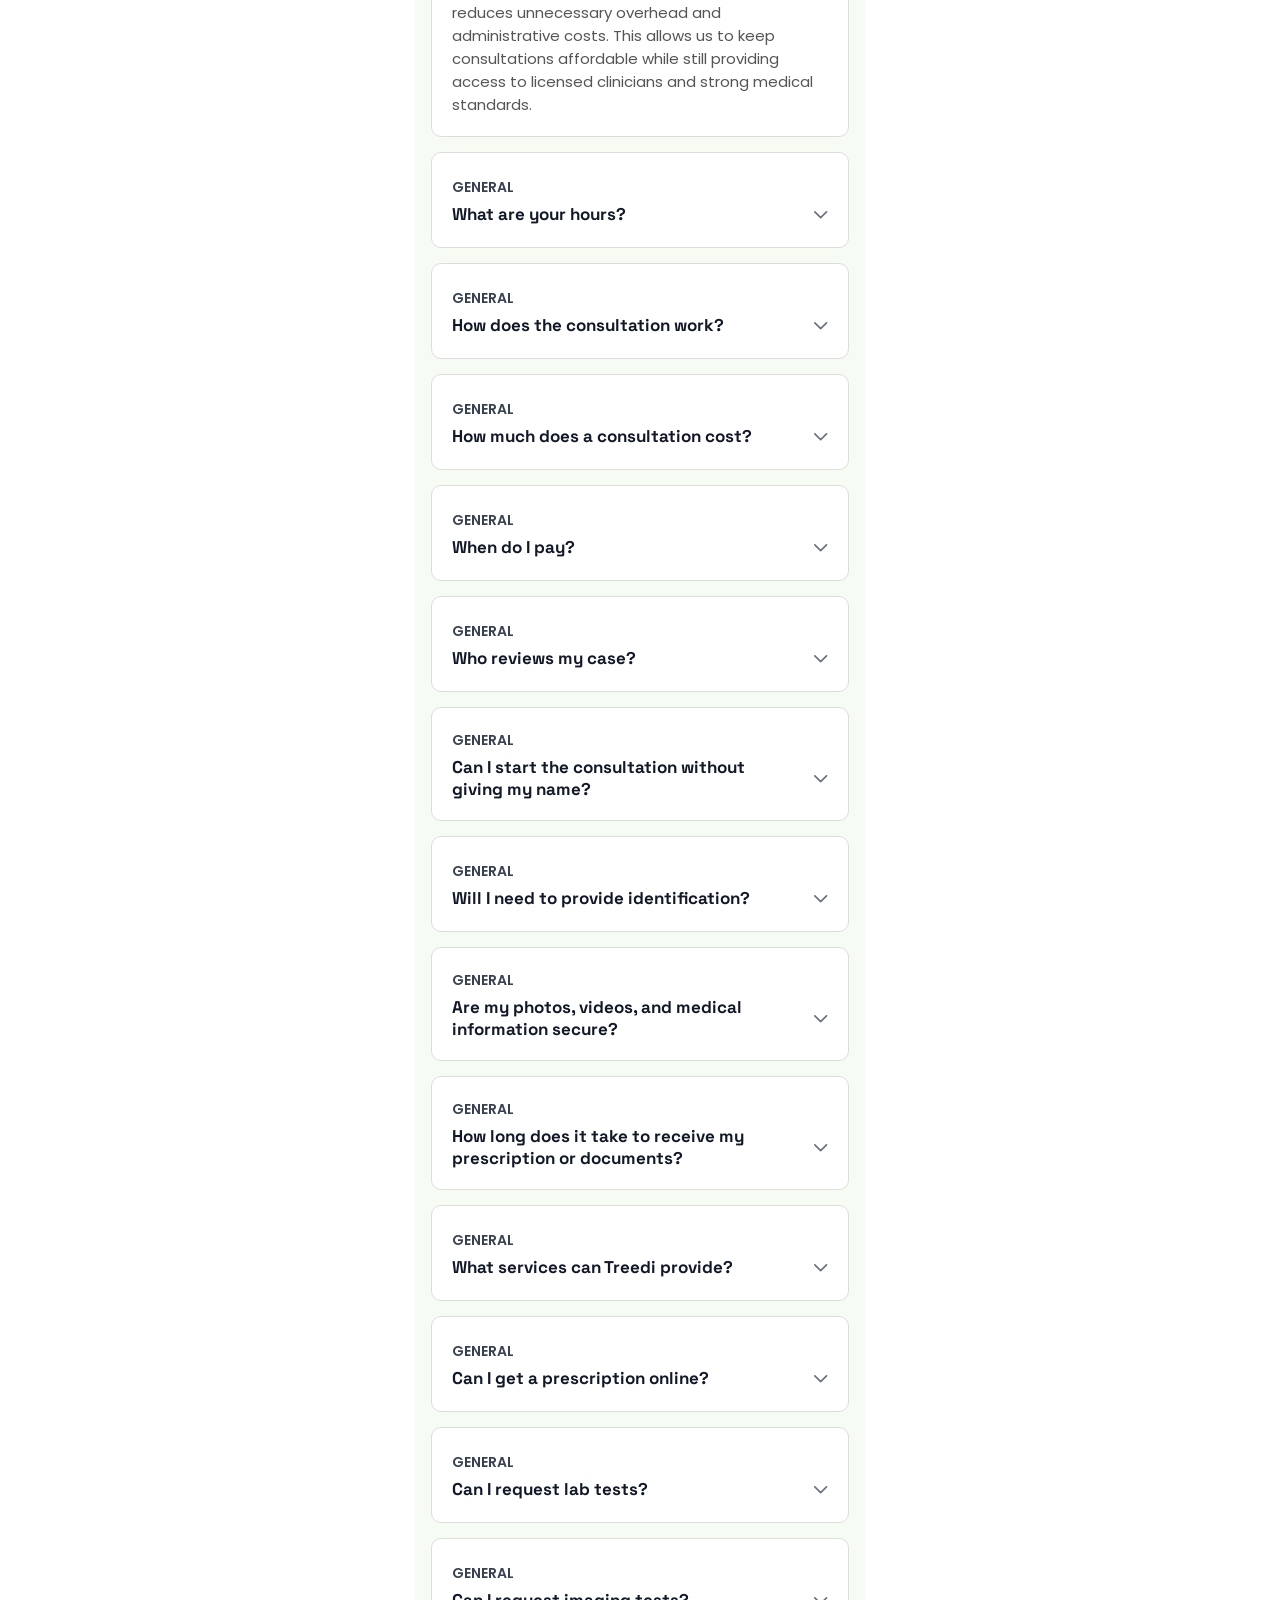
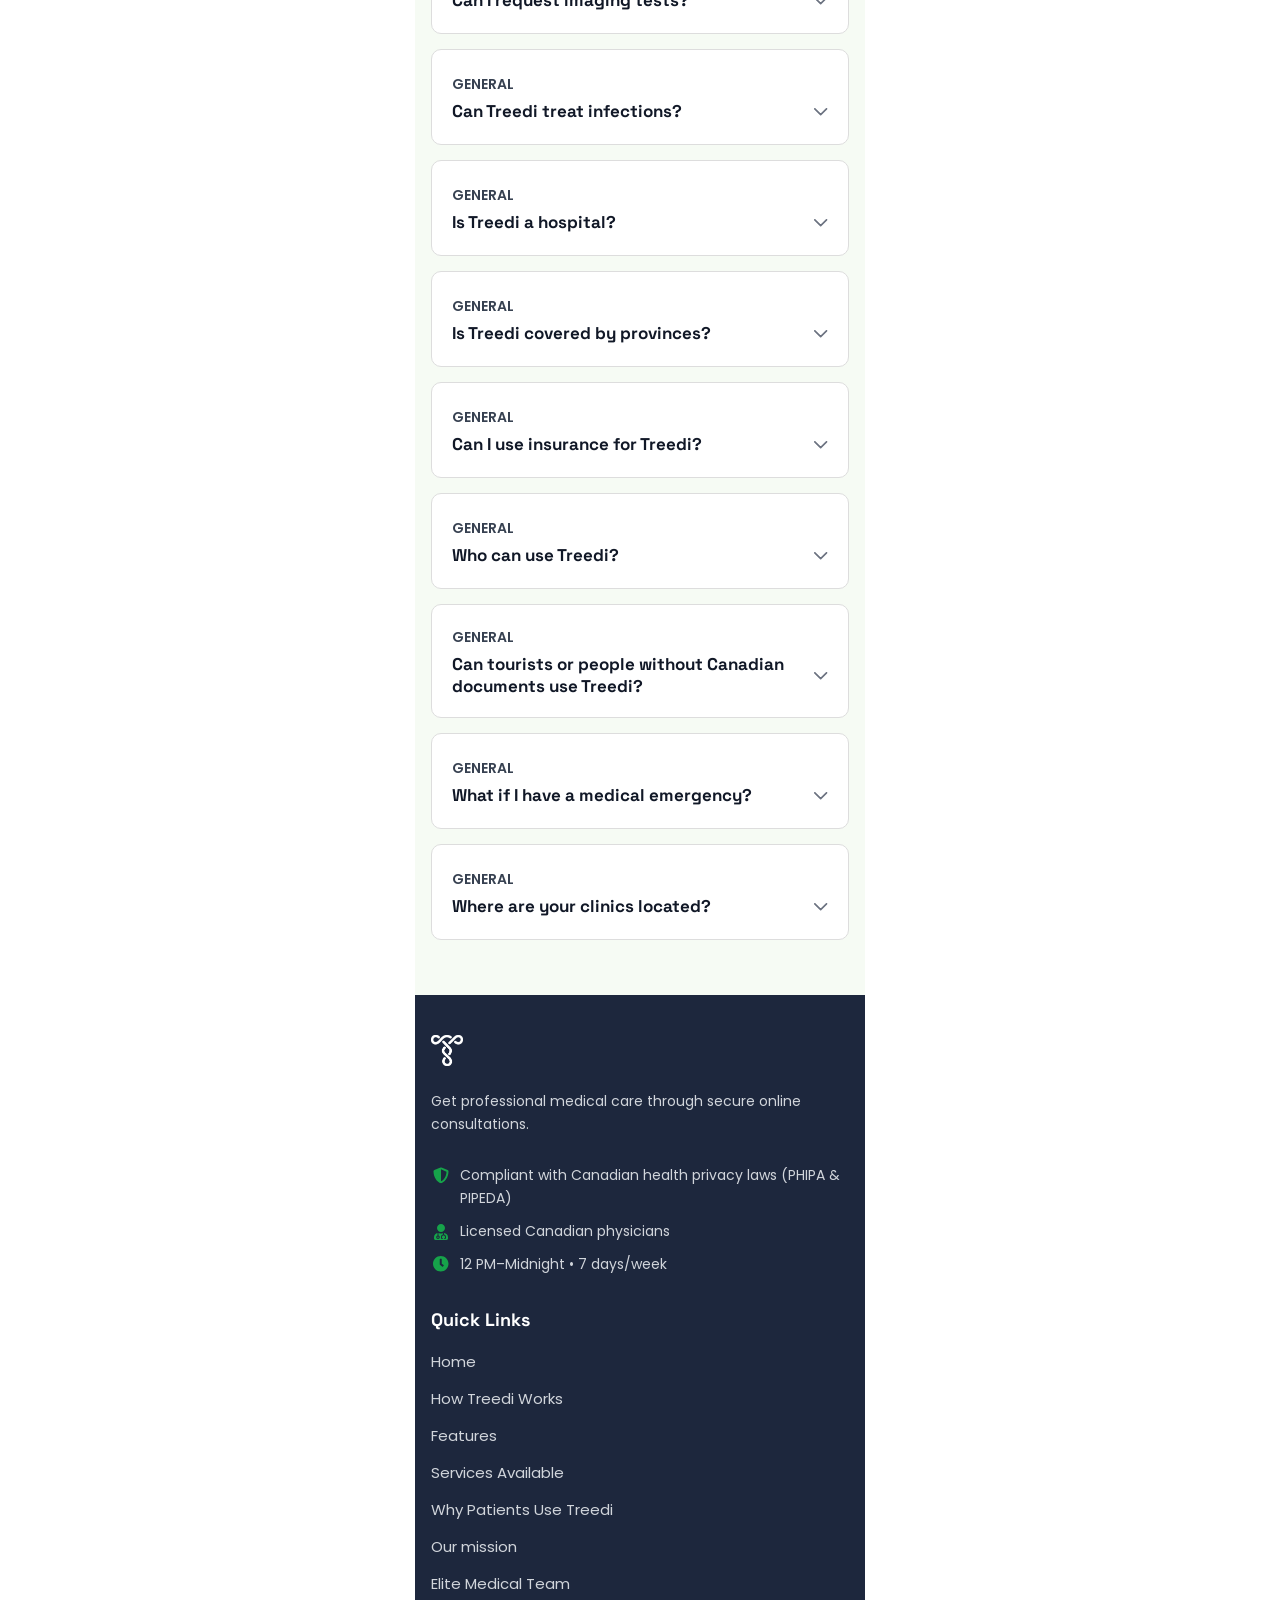
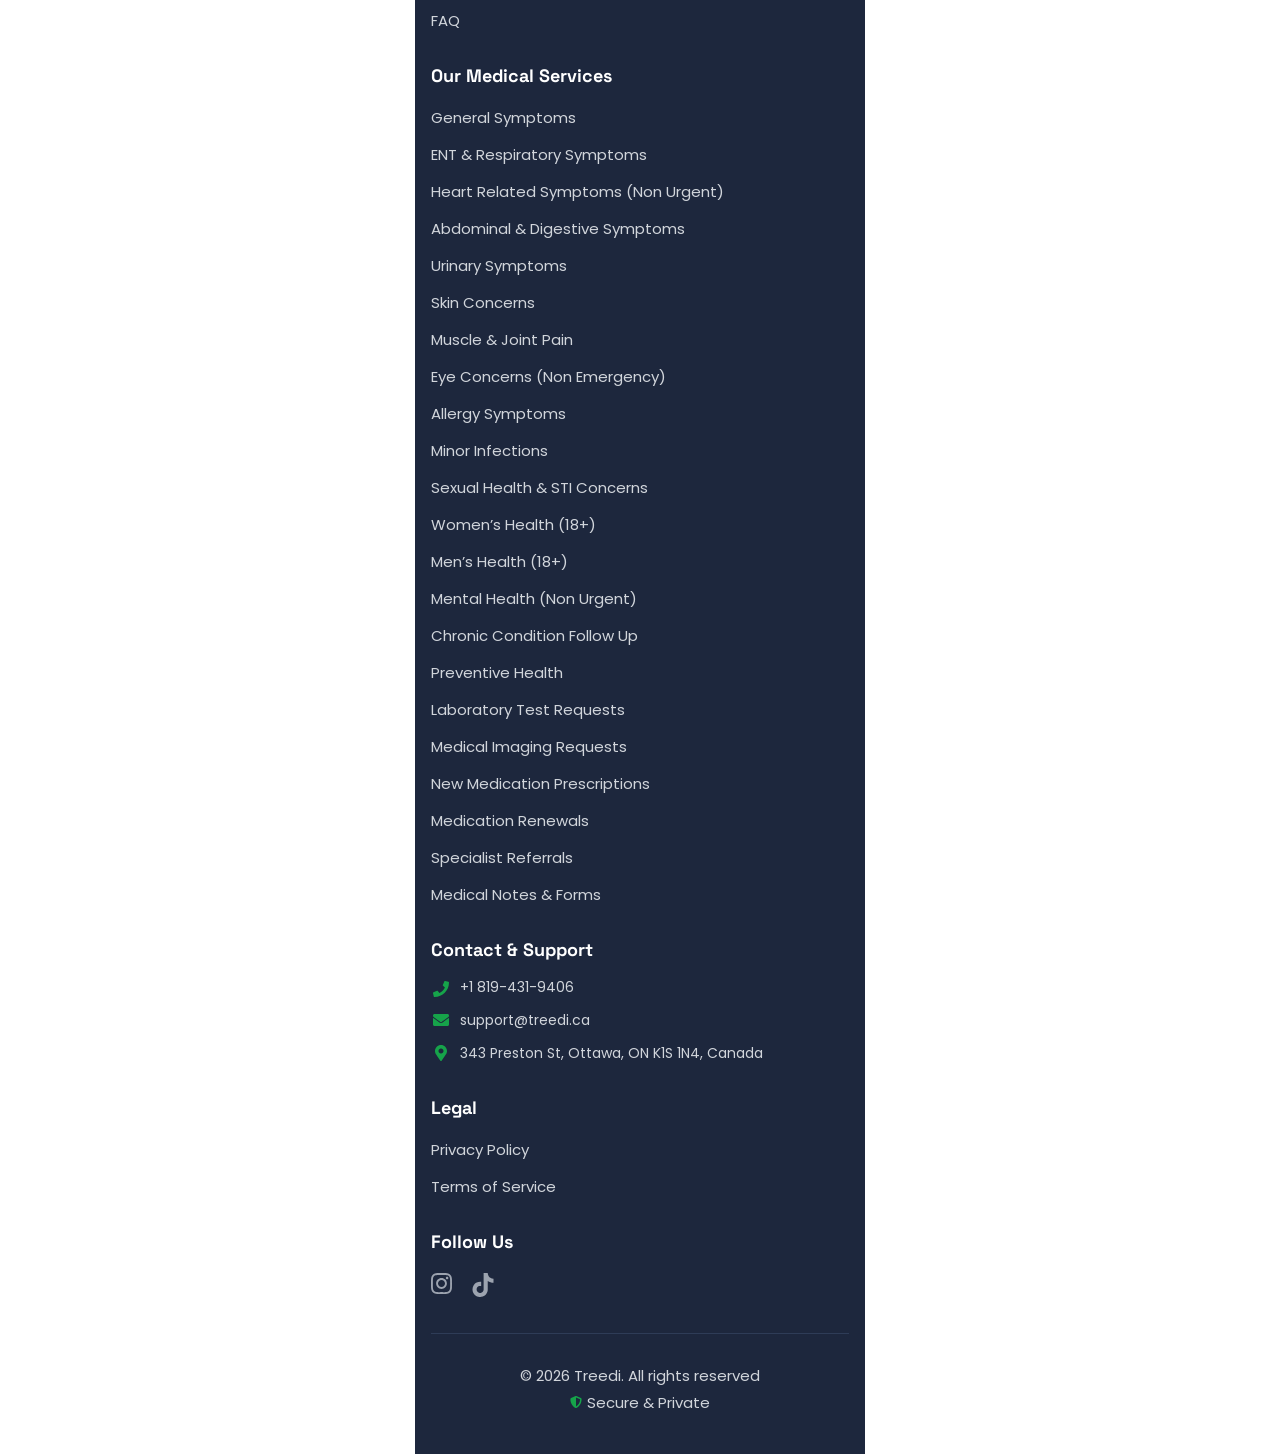
==== commit fbfdc596: "Some changes" ====
--- a/index.html
+++ b/index.html
@@ -543,7 +543,7 @@
 				<!-- single box -->
 
 				<!-- single box -->
-				<div class="single-box" id="service-18">
+				<div class="single-box" id="service-19">
 					<div class="header">
 							<h4>New Medication Prescriptions</h4>
 							<span>$49.99</span>
@@ -558,7 +558,7 @@
 				<!-- single box -->
 
 				<!-- single box -->
-				<div class="single-box" id="service-18">
+				<div class="single-box" id="service-20">
 					<div class="header">
 							<h4>Medication Renewals</h4>
 							<span>$49.99</span>
@@ -573,7 +573,7 @@
 				<!-- single box -->
 
 				<!-- single box -->
-				<div class="single-box" id="service-18">
+				<div class="single-box" id="service-21">
 					<div class="header">
 							<h4>Specialist Referrals</h4>
 							<span>$49.99</span>
@@ -588,7 +588,7 @@
 				<!-- single box -->
 
 				<!-- single box -->
-				<div class="single-box" id="service-18">
+				<div class="single-box" id="service-22">
 					<div class="header">
 							<h4>Medical Notes & Forms</h4>
 							<span>$49.99</span>
@@ -1395,24 +1395,28 @@
 				<div class="footer-col2st">
 					<h3>Our Medical Services</h3>
 					<ul>
-						<li><a href="#service-01">General Symptom Consultations</a></li>
-						<li><a href="#service-02">ENT and Respiratory Issues</a></li>
-						<li><a href="#service-03">Non Urgent Heart Concerns</a></li>
-						<li><a href="#service-04">Abdominal and Digestive Issues</a></li>
-						<li><a href="#service-05">Urinary Conditions</a></li>
-						<li><a href="#service-06">Skin and Dermatology Concerns</a></li>
-						<li><a href="#service-07">Sexual Health and STI Care</a></li>
-						<li><a href="#service-08">Weight Loss</a></li>
-						<li><a href="#service-09">Women’s Health (18+)</a></li>
-						<li><a href="#service-10">Men’s Health (18+)</a></li>
-						<li><a href="#service-11">Stable Chronic Disease Follow Up</a></li>
-						<li><a href="#service-12">Preventive Health and Checkups</a></li>
-						<li><a href="#service-13">Laboratory Test Requisitions</a></li>
-						<li><a href="#service-14">Medical Imaging Requisitions</a></li>
-						<li><a href="#service-15">New Prescriptions</a></li>
-						<li><a href="#service-16">Medication Renewals</a></li>
-						<li><a href="#service-17">Specialist Referrals</a></li>
-						<li><a href="#service-18">Medical Notes and Forms</a></li>
+						<li><a href="#service-01">General Symptoms</a></li>
+						<li><a href="#service-02">ENT & Respiratory Symptoms</a></li>
+						<li><a href="#service-03">Heart Related Symptoms (Non Urgent)</a></li>
+						<li><a href="#service-04">Abdominal & Digestive Symptoms</a></li>
+						<li><a href="#service-05">Urinary Symptoms</a></li>
+						<li><a href="#service-06">Skin Concerns</a></li>
+						<li><a href="#service-07">Muscle & Joint Pain</a></li>
+						<li><a href="#service-08">Eye Concerns (Non Emergency)</a></li>
+						<li><a href="#service-09">Allergy Symptoms</a></li>
+						<li><a href="#service-10">Minor Infections</a></li>
+						<li><a href="#service-11">Sexual Health & STI Concerns</a></li>
+						<li><a href="#service-12">Women’s Health (18+)</a></li>
+						<li><a href="#service-13">Men’s Health (18+)</a></li>
+						<li><a href="#service-14">Mental Health (Non Urgent)</a></li>
+						<li><a href="#service-15">Chronic Condition Follow Up</a></li>
+						<li><a href="#service-16">Preventive Health</a></li>
+						<li><a href="#service-17">Laboratory Test Requests</a></li>
+						<li><a href="#service-18">Medical Imaging Requests</a></li>
+						<li><a href="#service-19">New Medication Prescriptions</a></li>
+						<li><a href="#service-20">Medication Renewals</a></li>
+						<li><a href="#service-21">Specialist Referrals</a></li>
+						<li><a href="#service-22">Medical Notes & Forms</a></li>
 					</ul>
 				</div>
 				<div class="footer-top-col01" id="contact">
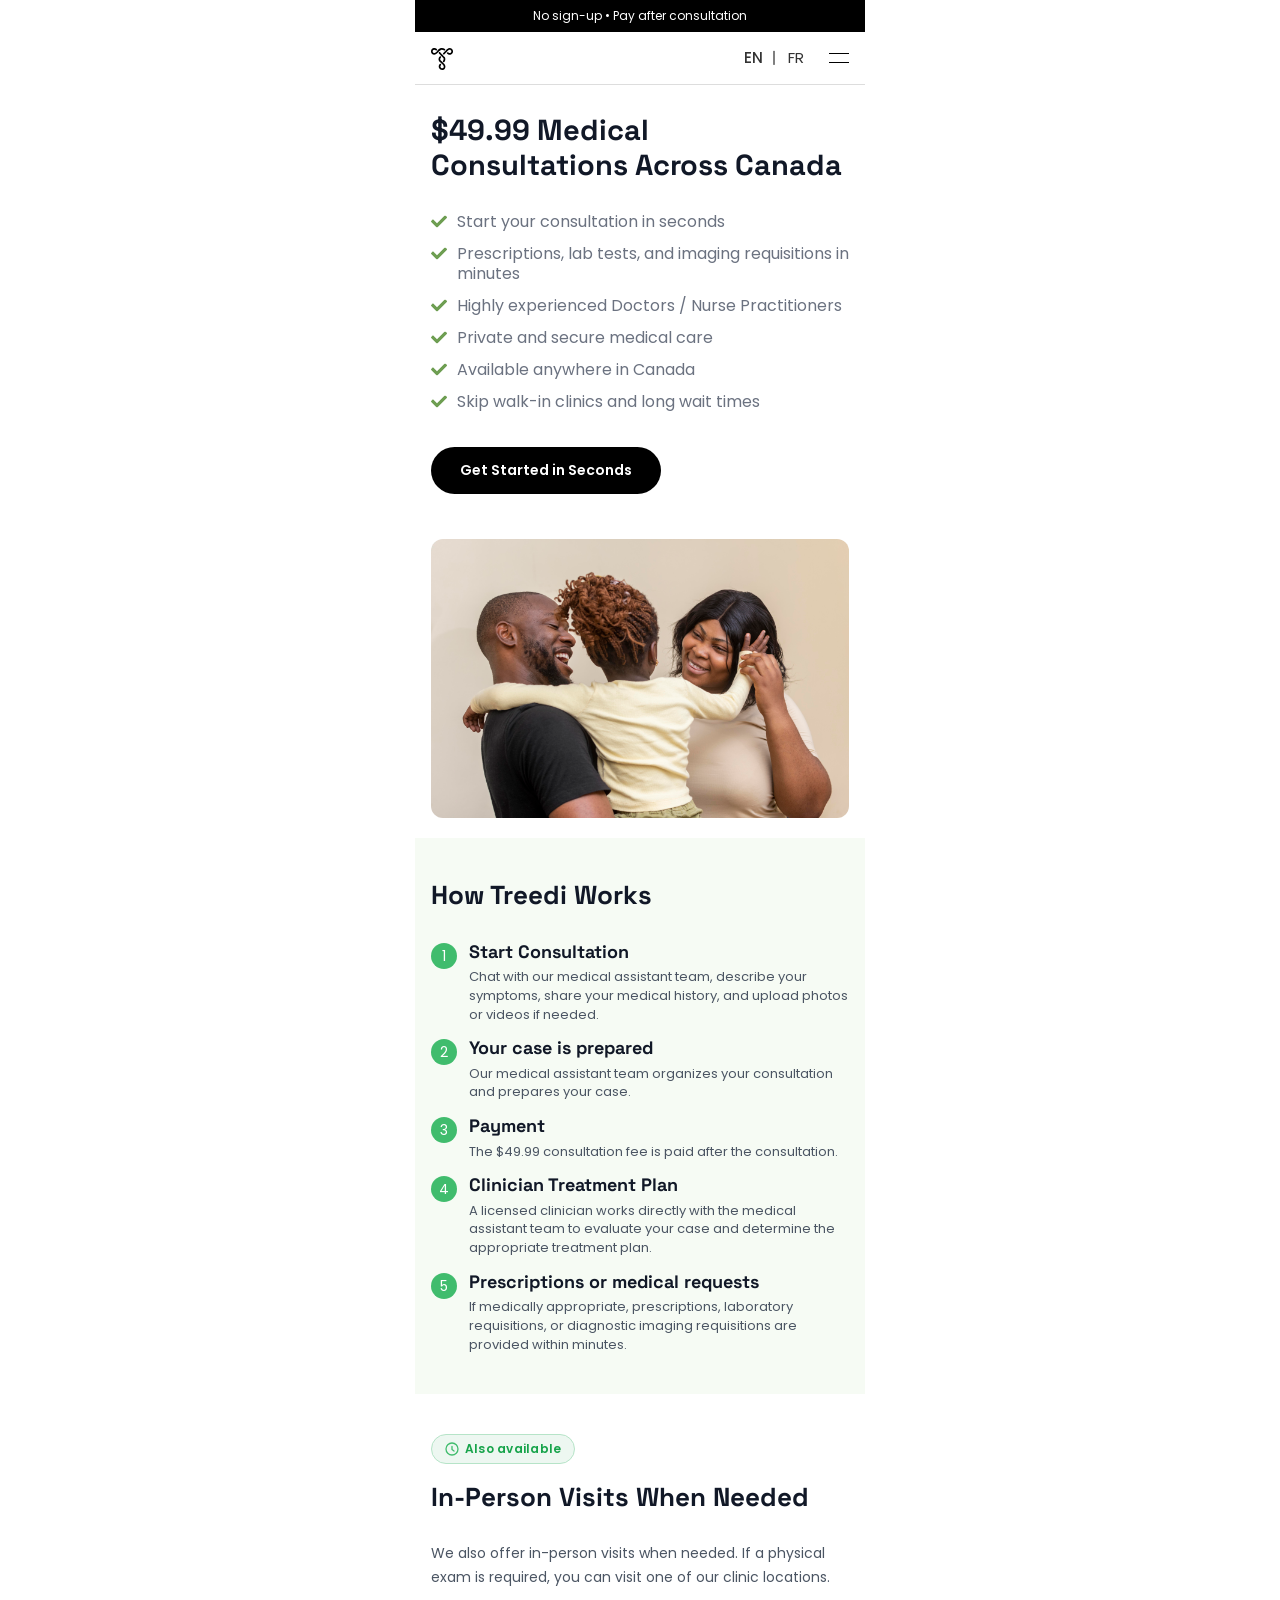
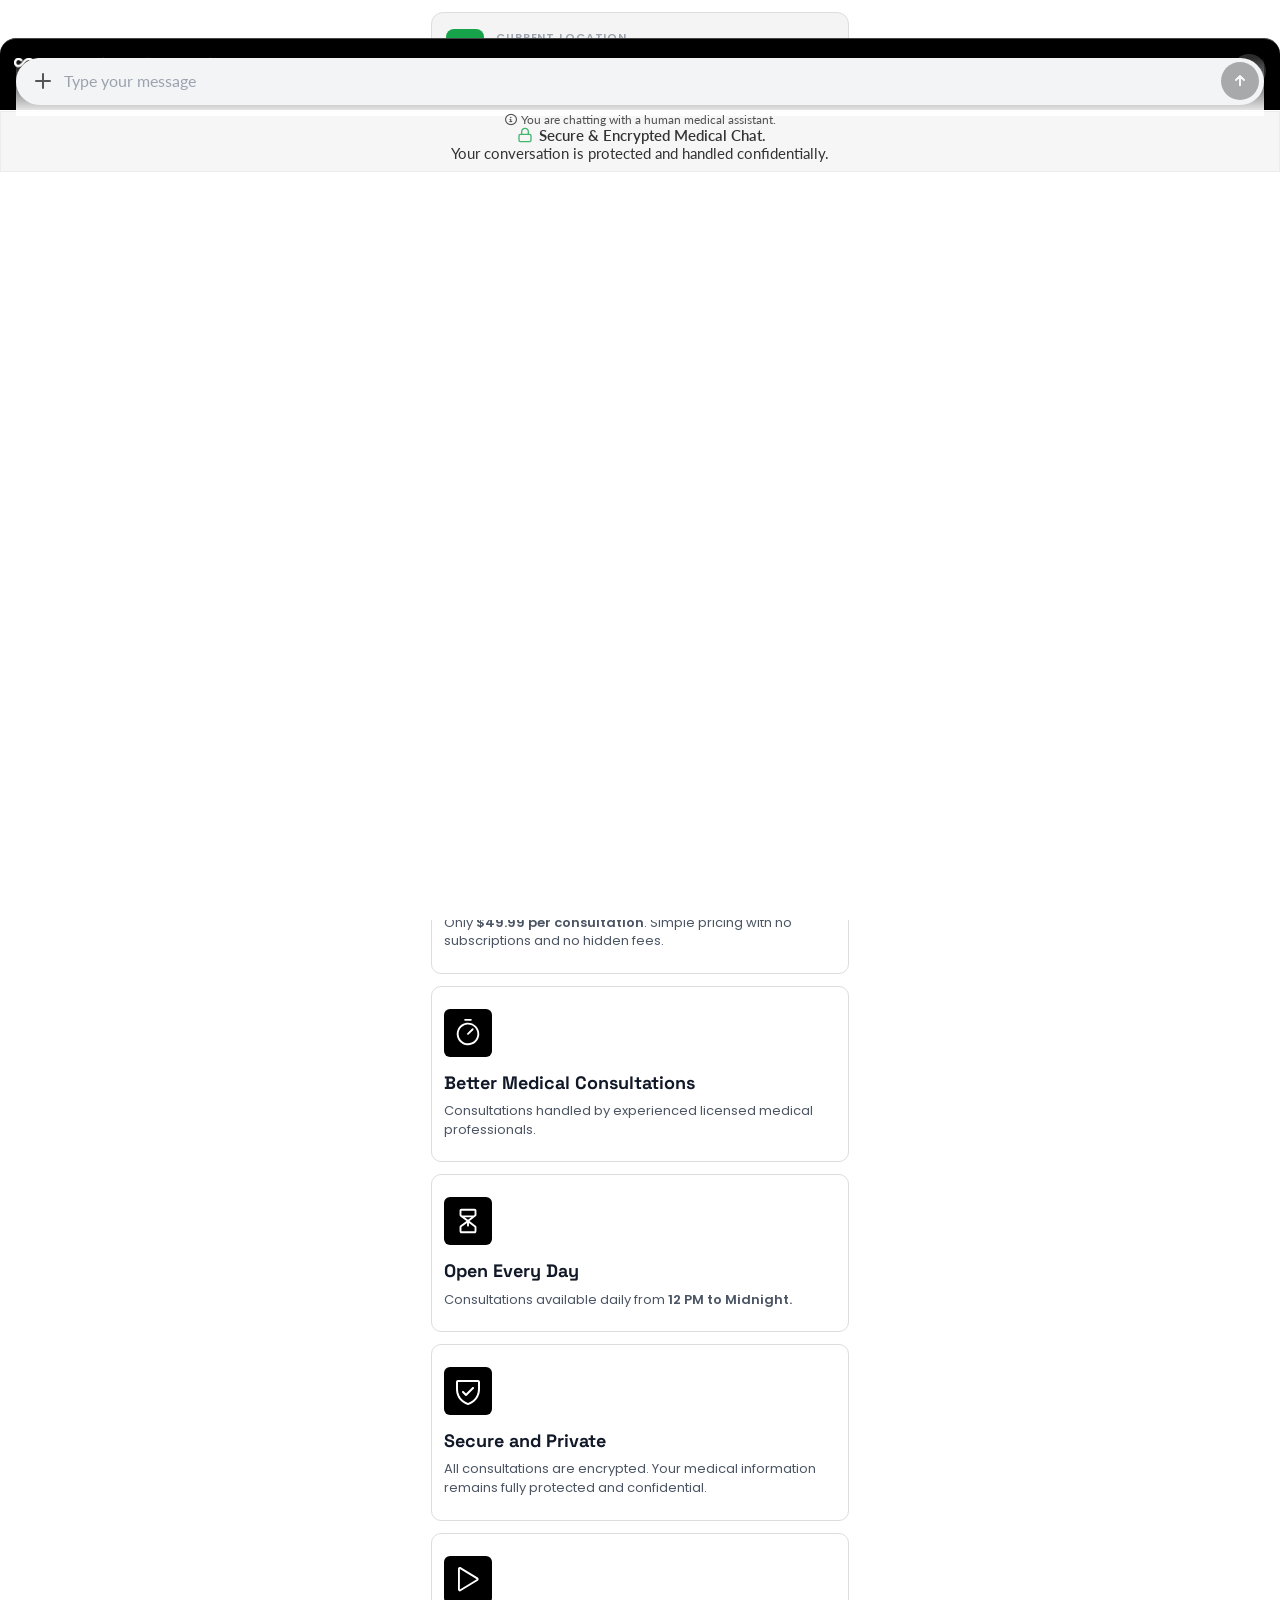
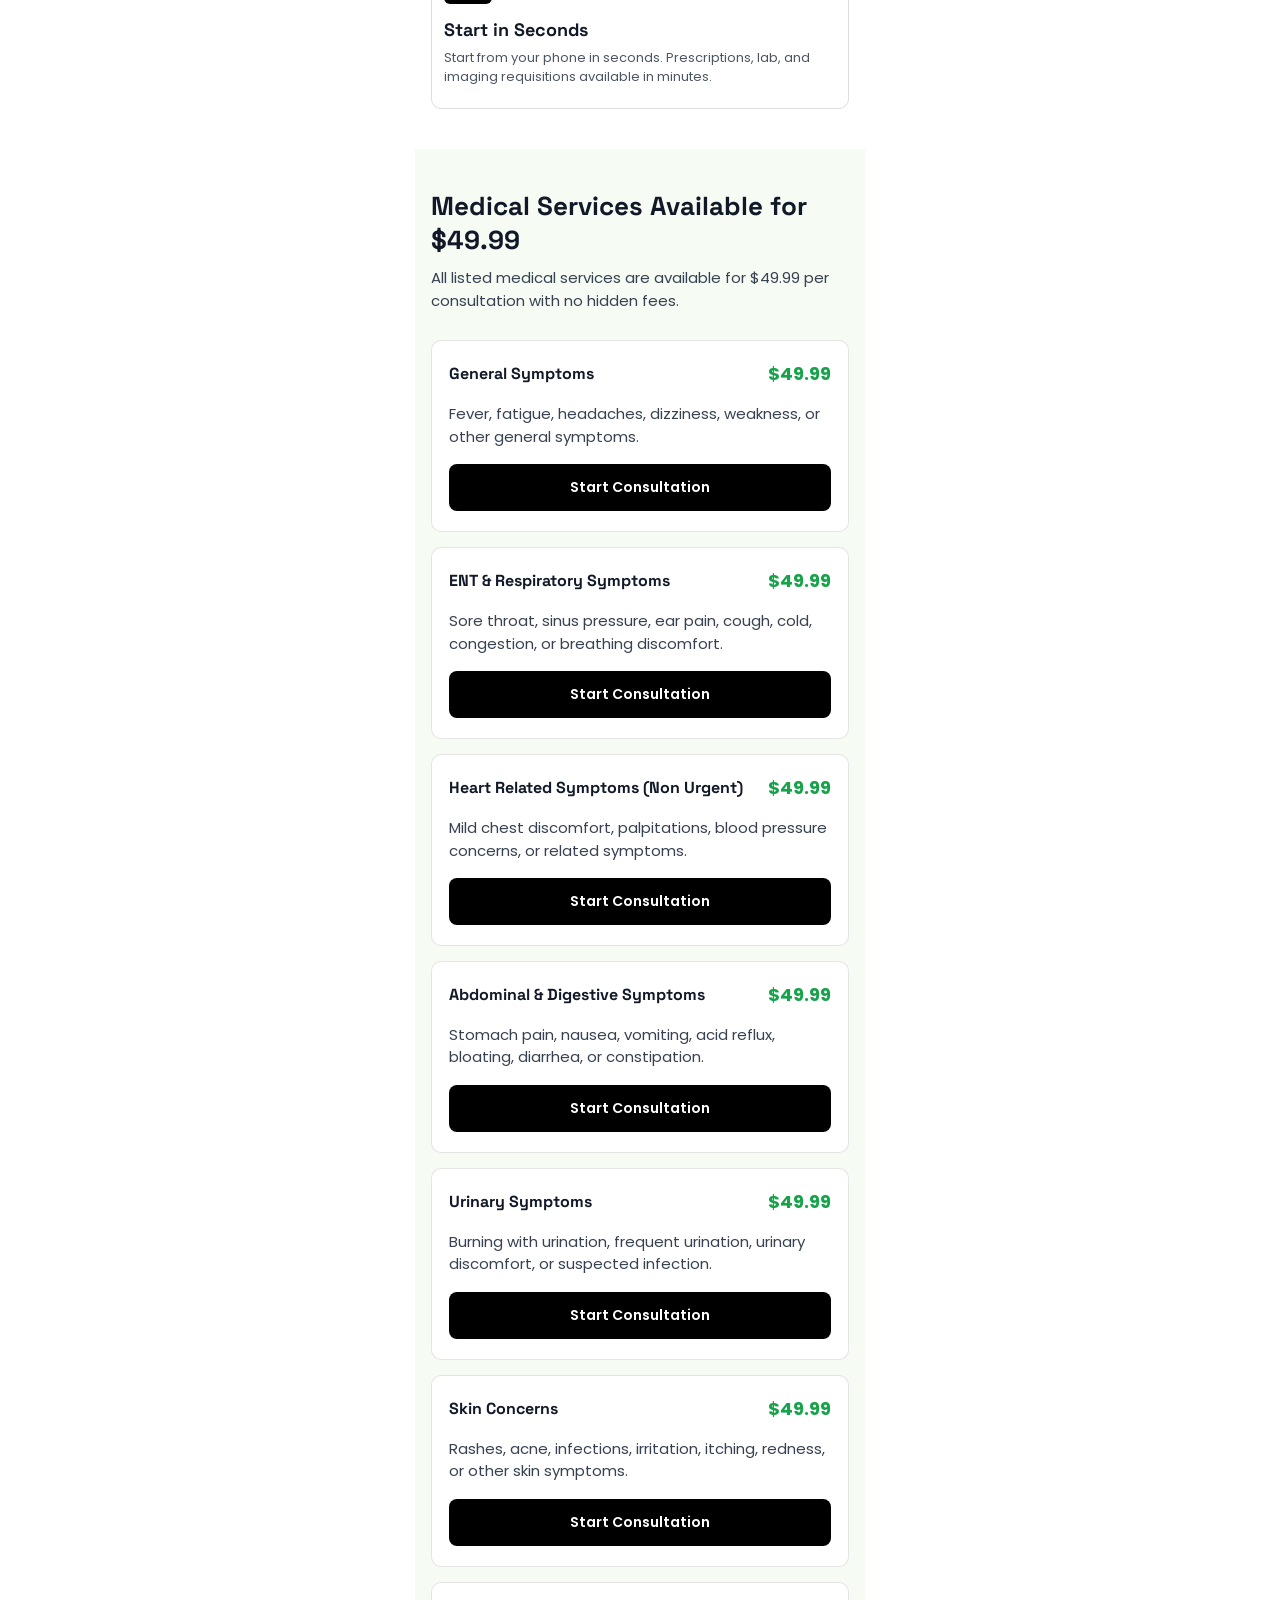
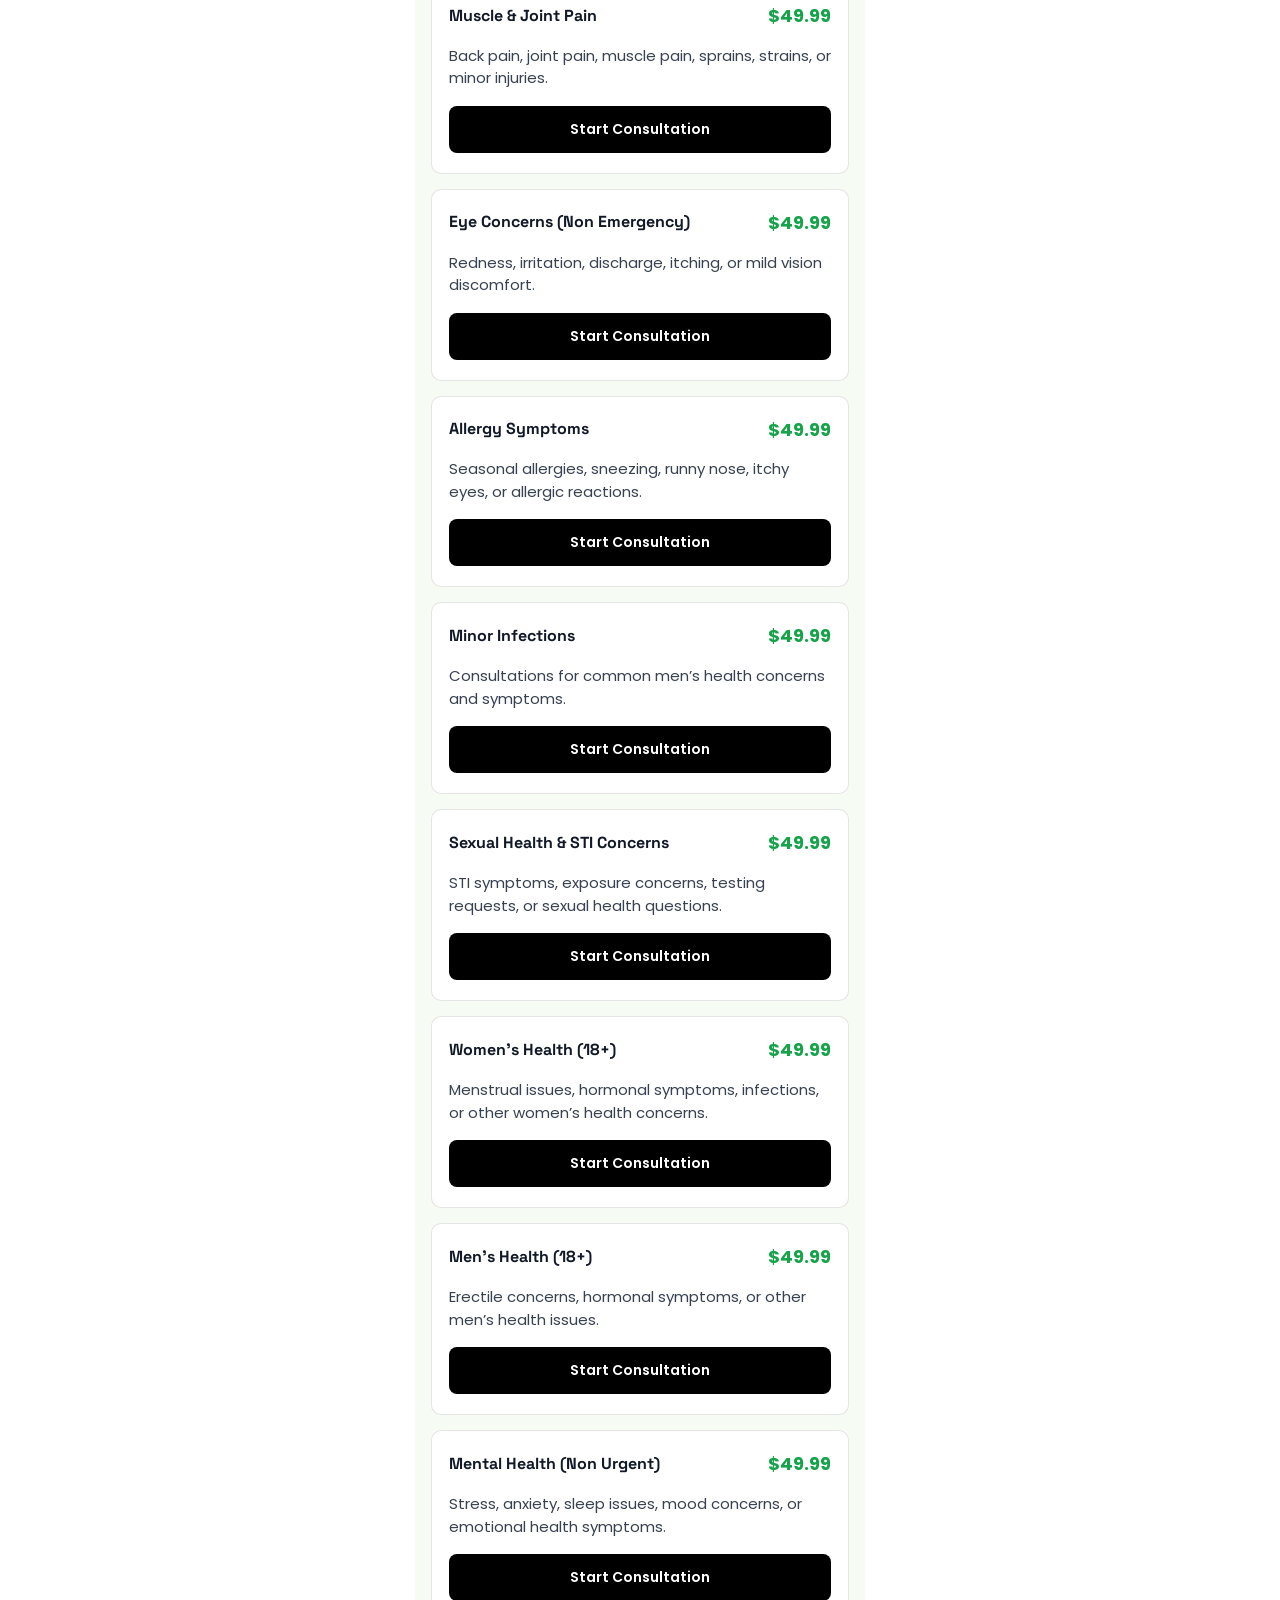
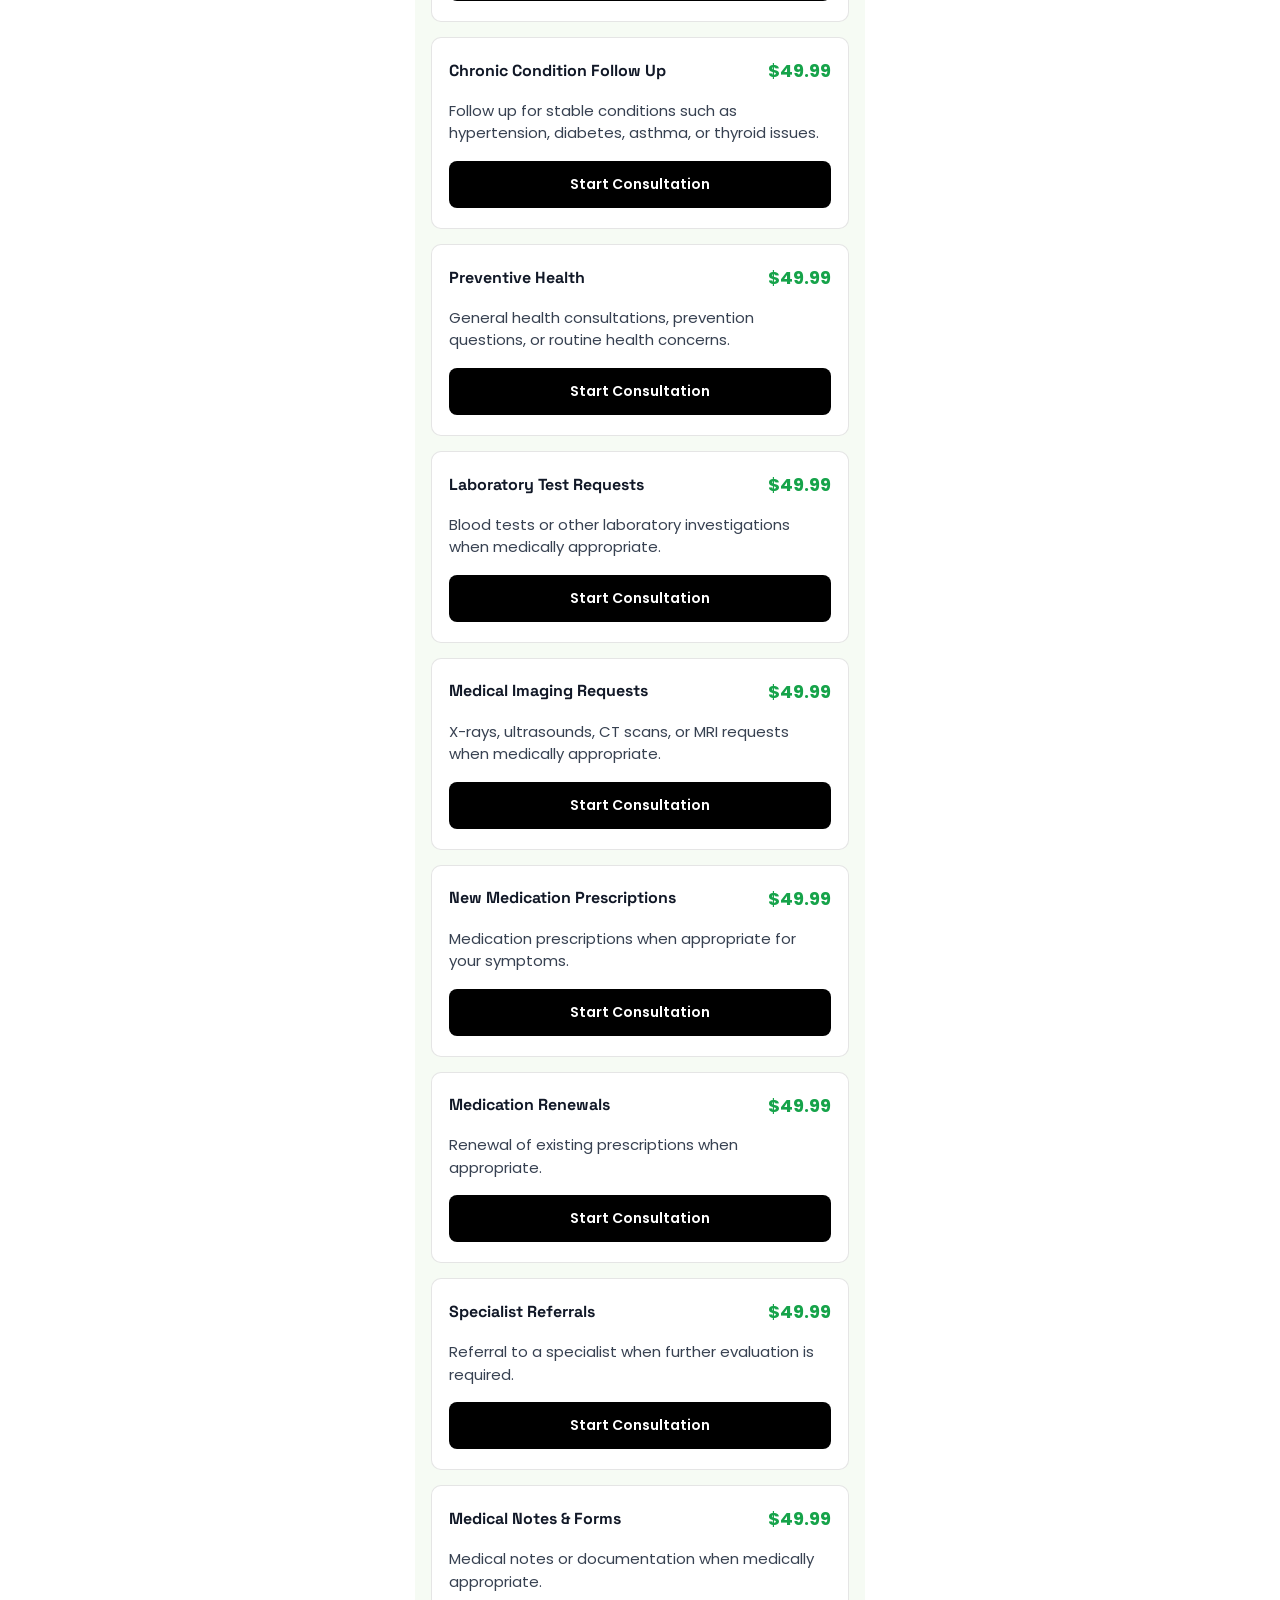
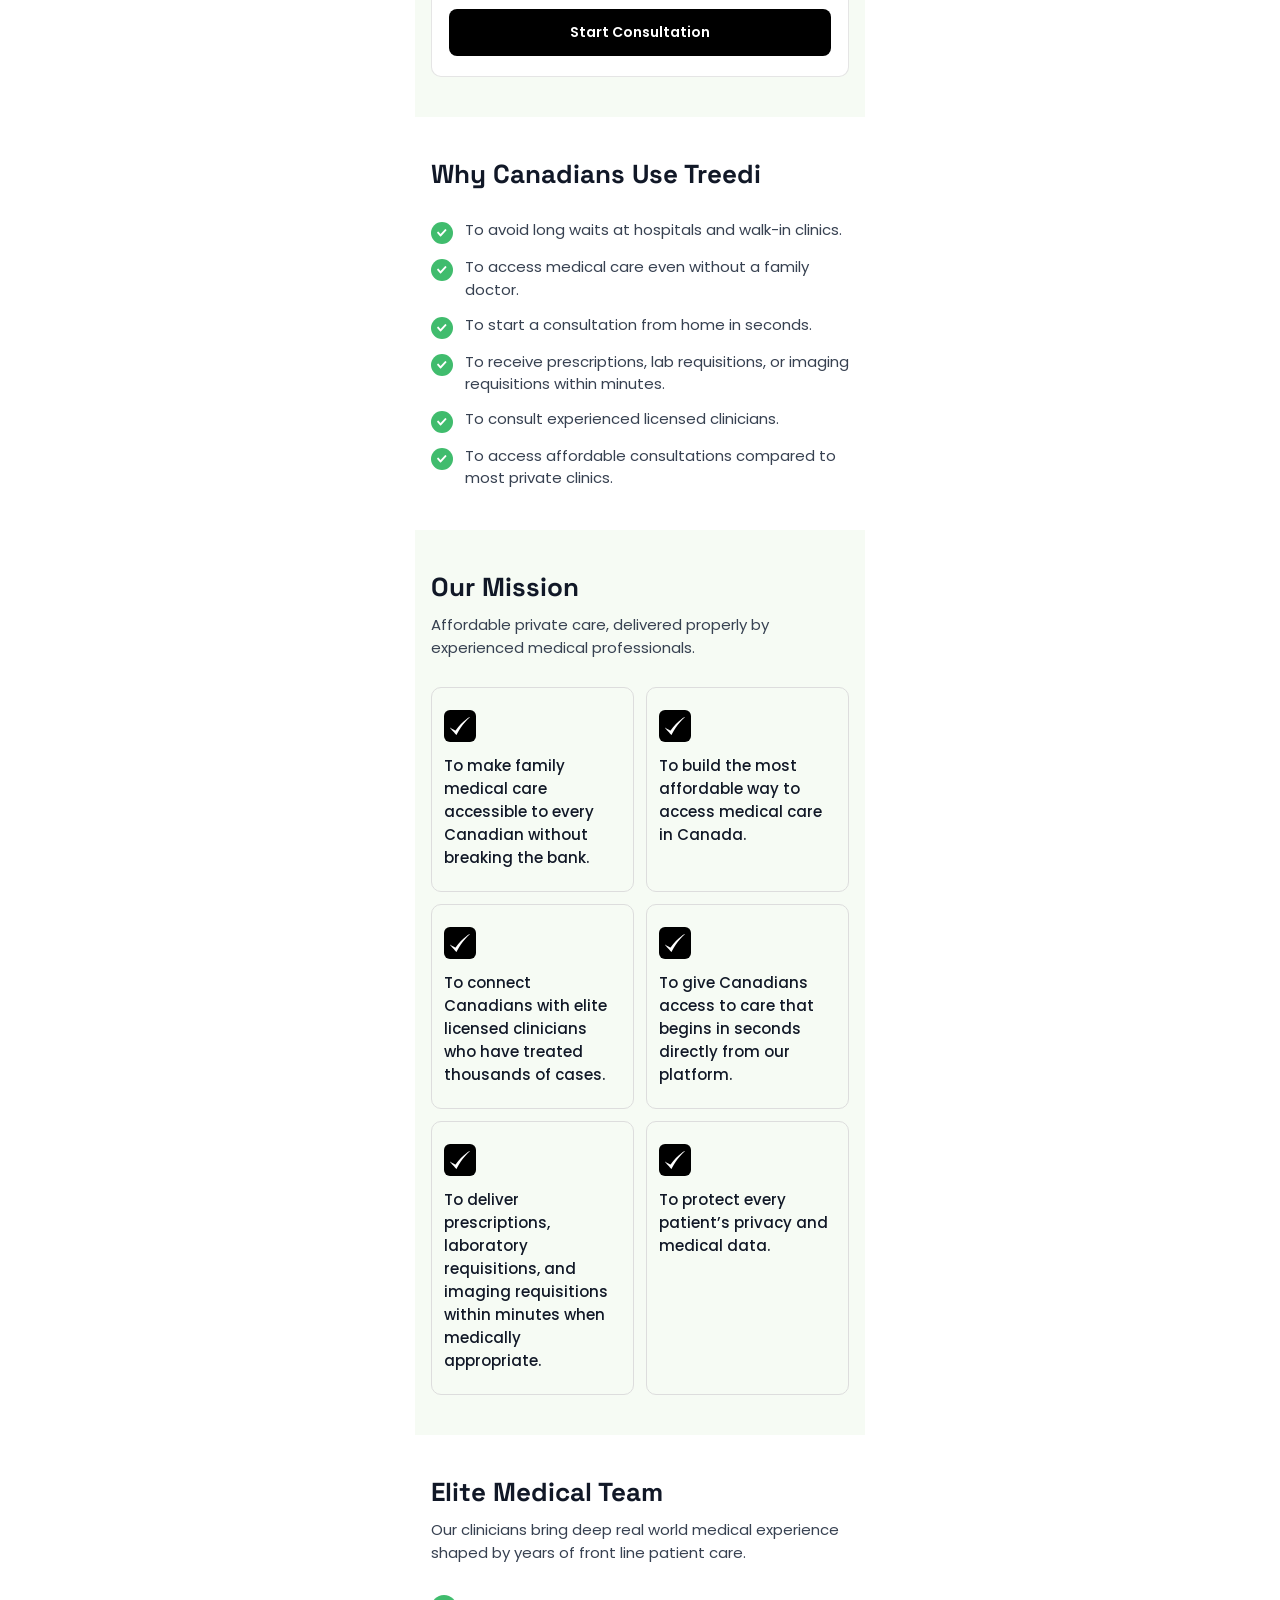
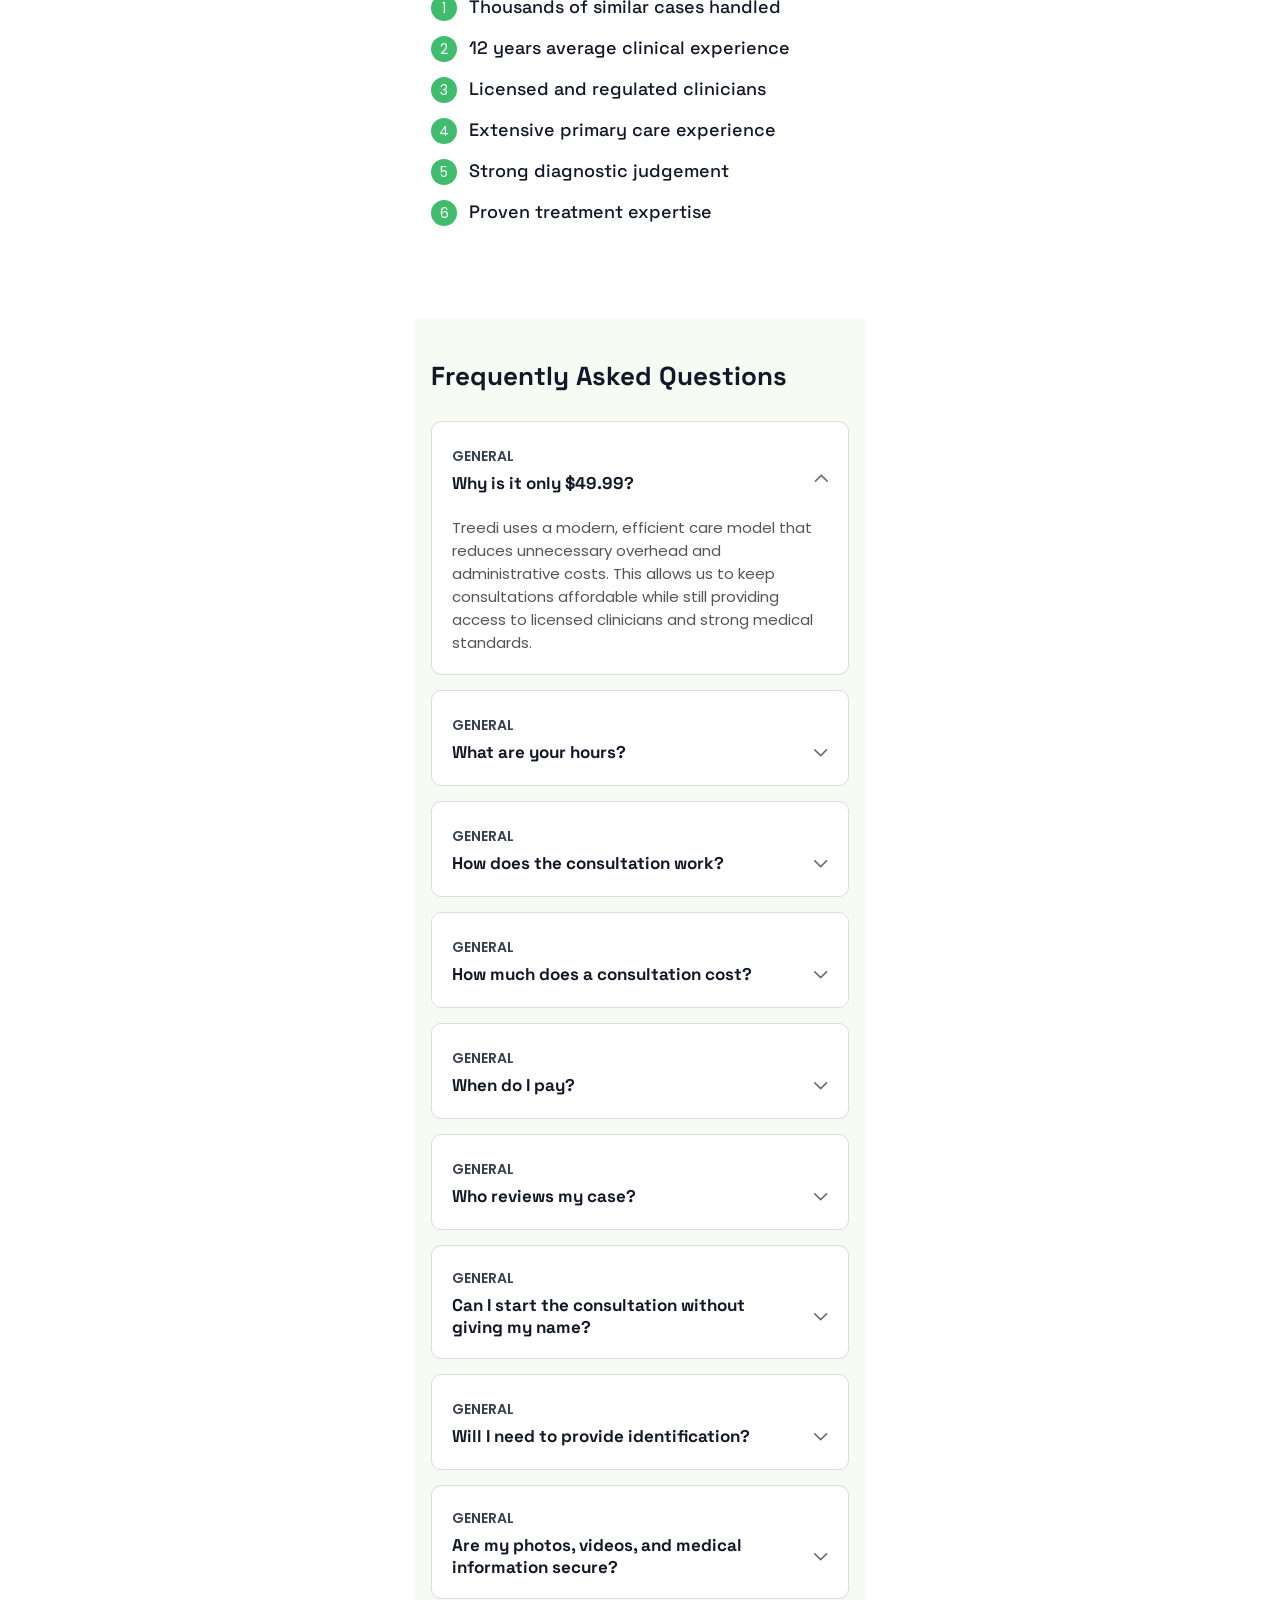
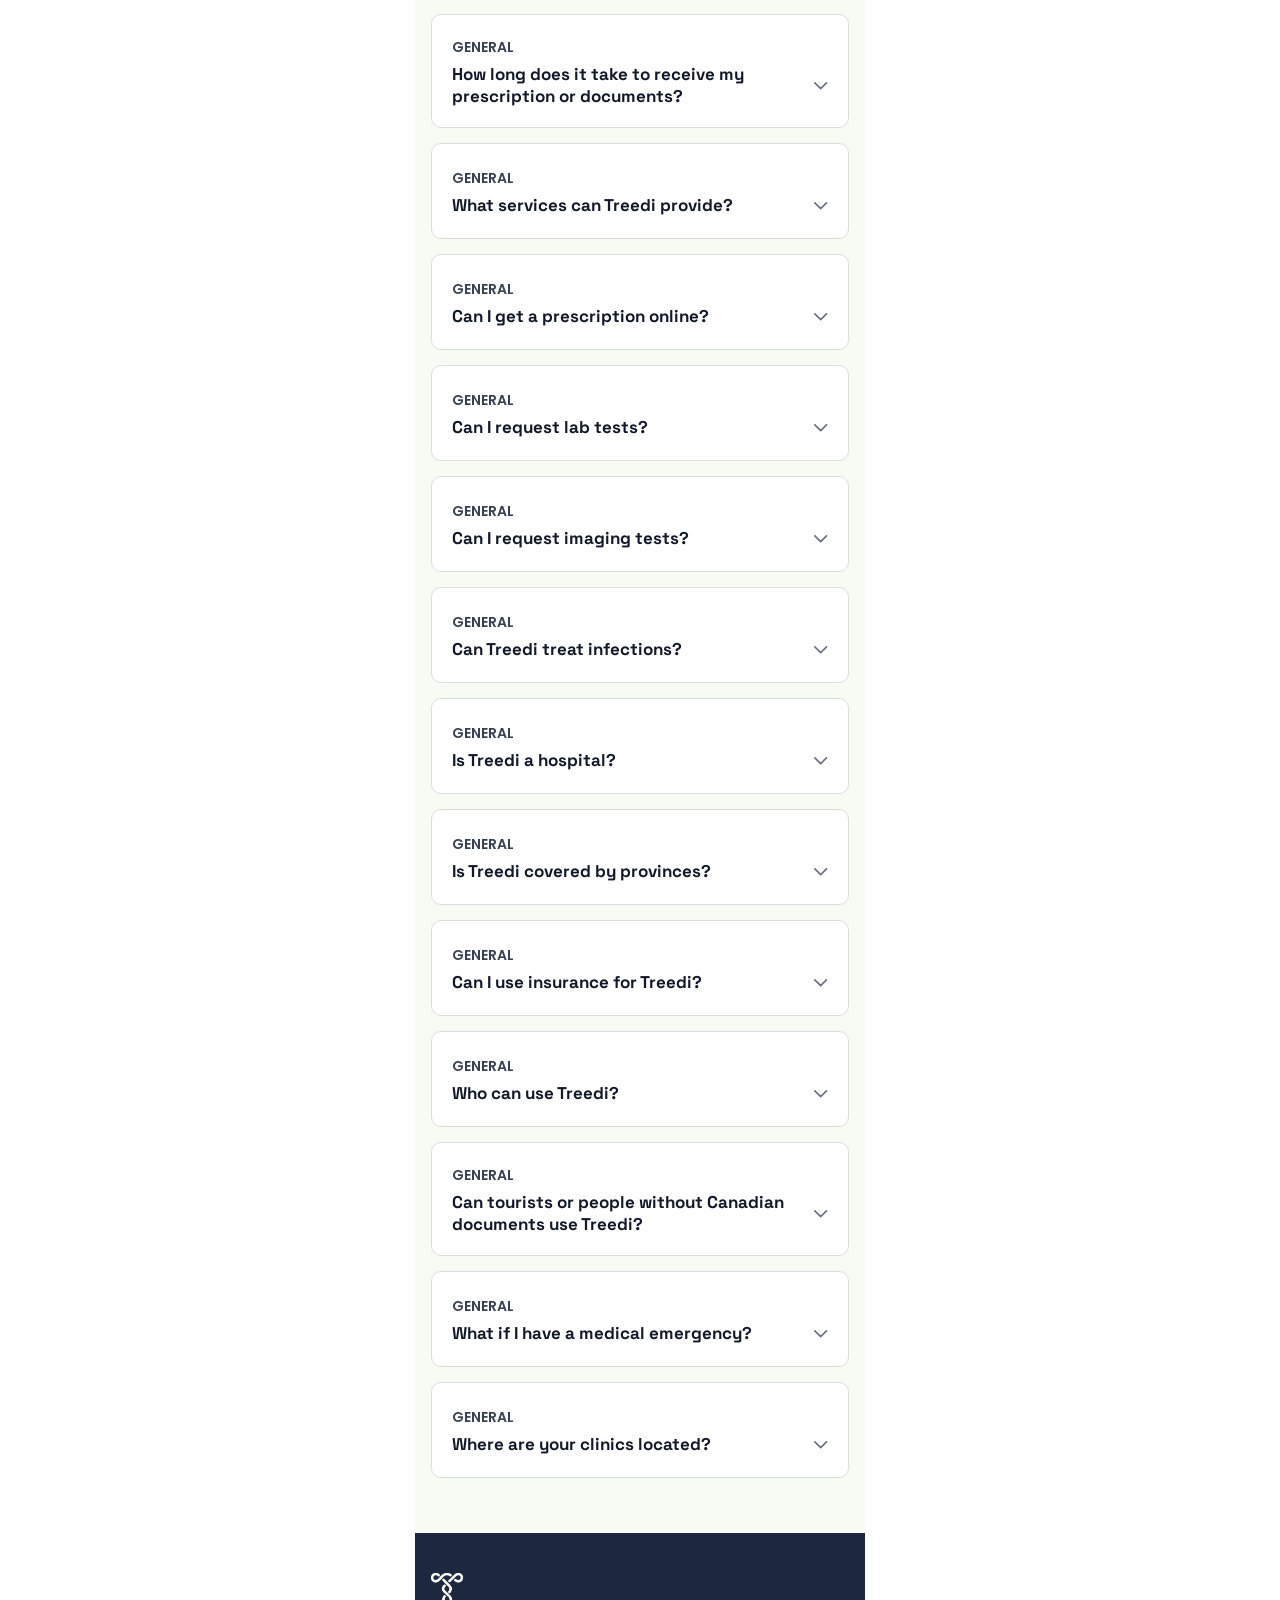
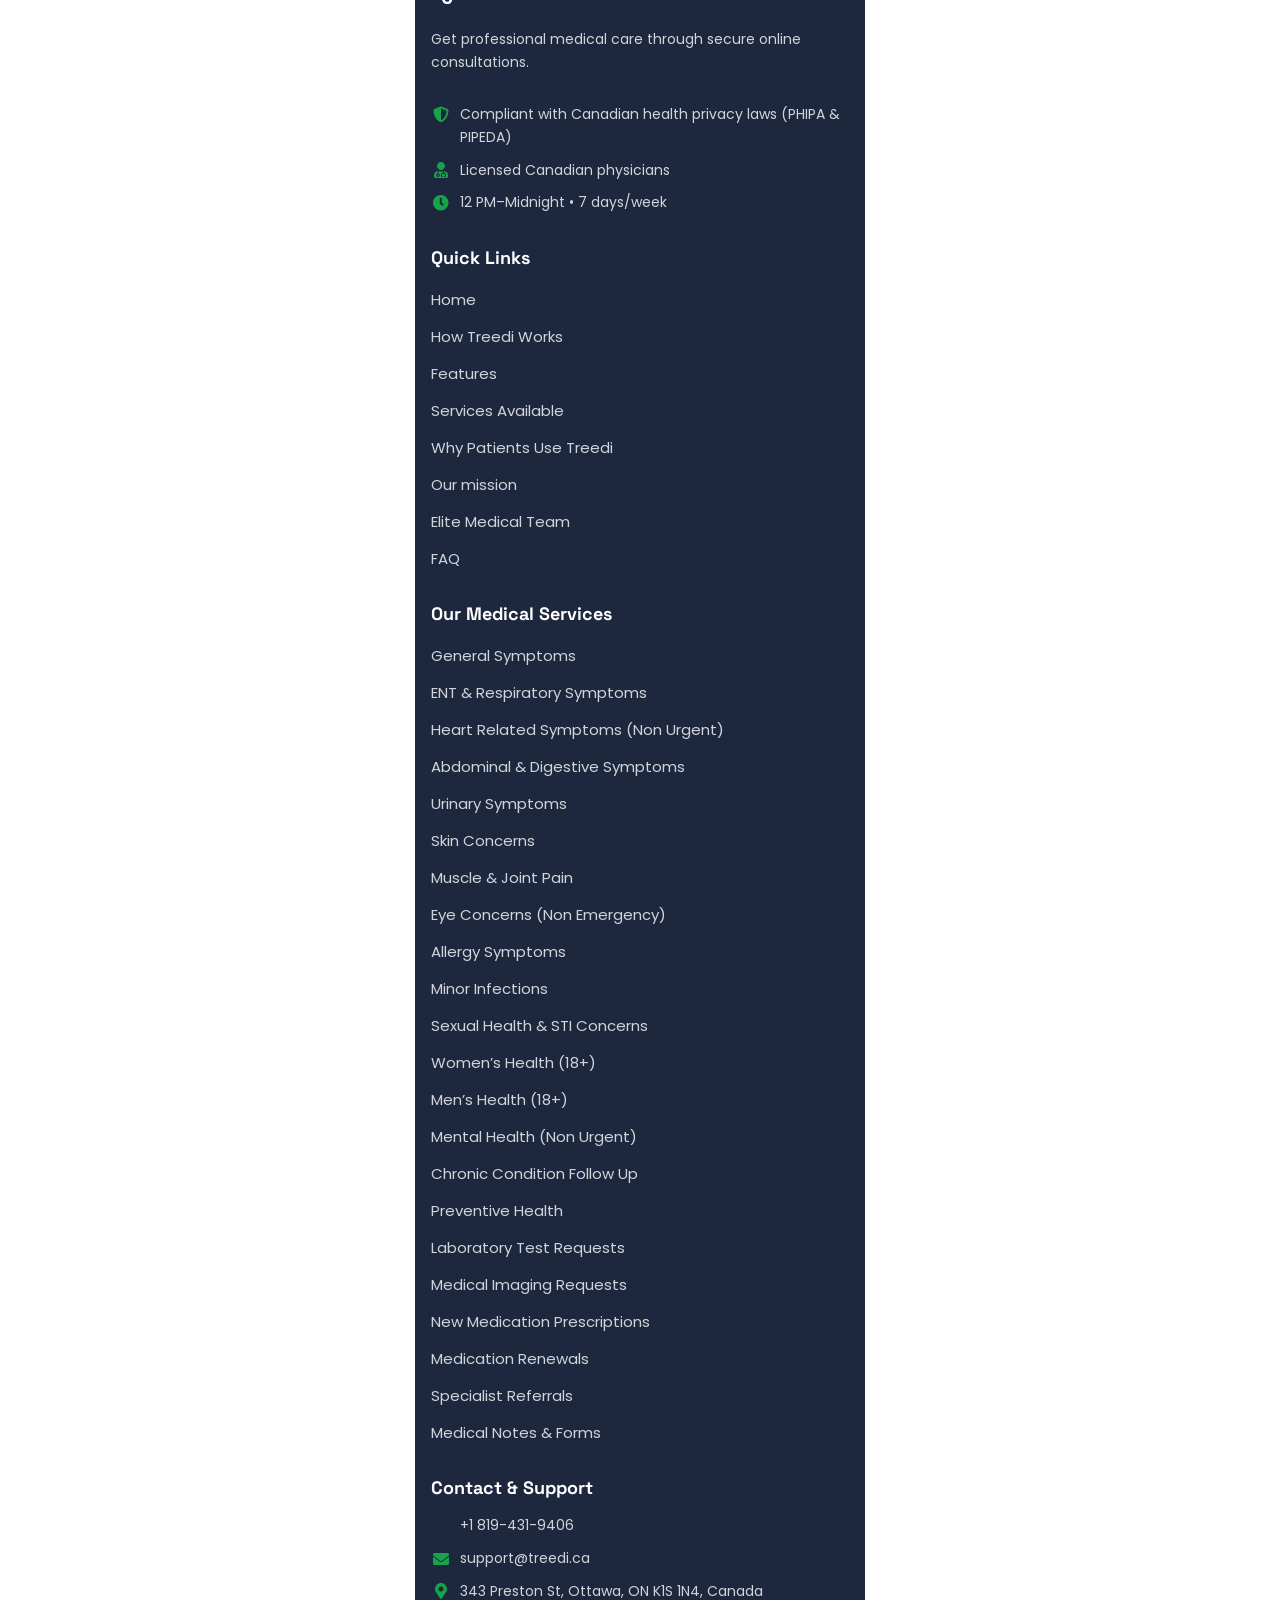
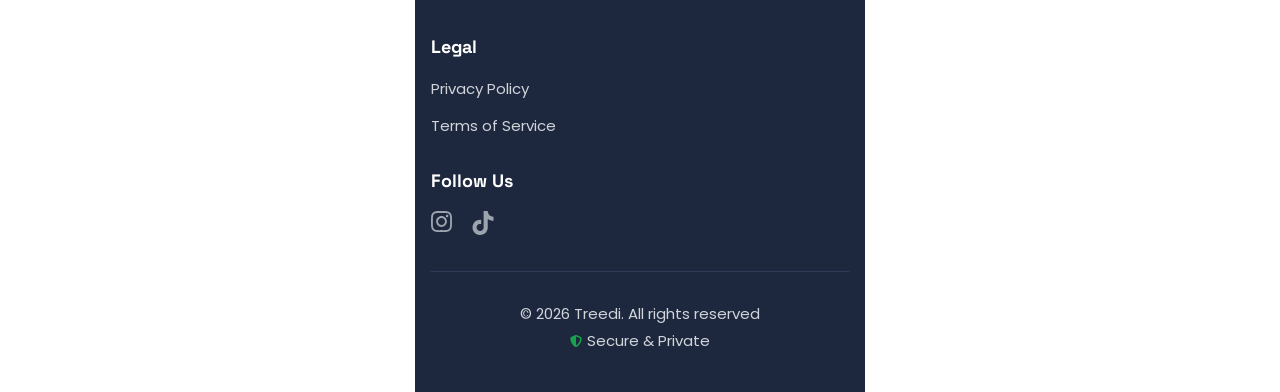
==== commit 81fa7d58: "After a long time then some changes happen" ====
--- a/index.html
+++ b/index.html
@@ -37,6 +37,7 @@
 			<div class="hightlight-text">
 				<p>No sign-up • Pay after consultation</p>
 			</div>
+			
 			<div class="container">
 				<div class="nav-inner">
 					<div class="logo">
@@ -73,6 +74,31 @@
 				<li><a href="#faq">FAQ</a></li>
 				<li><a href="#contact">Contact</a></li>
 			</ul>
+
+			<div class="sideabar-contact-info">
+				<div class="item">
+					<svg width="16" height="16" viewBox="0 0 16 16" fill="none" xmlns="http://www.w3.org/2000/svg">
+					<g clip-path="url(#clip0_1_334)">
+					<path d="M15.4187 0.769088L12.1687 0.0190879C11.8156 -0.0621621 11.4531 0.122213 11.3094 0.453463L9.80937 3.95346C9.67812 4.25971 9.76562 4.61909 10.025 4.82846L11.9187 6.37846C10.7937 8.77534 8.82812 10.7691 6.38125 11.916L4.83125 10.0222C4.61875 9.76284 4.2625 9.67534 3.95625 9.80659L0.456249 11.3066C0.121874 11.4535 -0.0625007 11.816 0.0187493 12.1691L0.768749 15.4191C0.846874 15.7566 1.14687 16.0003 1.5 16.0003C9.50312 16.0003 16 9.51596 16 1.50034C16 1.15034 15.7594 0.847213 15.4187 0.769088Z" fill="#000"/>
+					</g>
+					<defs>
+					<clipPath id="clip0_1_334">
+					<rect width="16" height="16" fill="000"/>
+					</clipPath>
+					</defs>
+					</svg>
+					<div class="info">
+						<span><a href="tel:18194319406">+1 819-431-9406</a></span>
+					</div>
+				</div>
+				<div class="item">
+					<svg width="16" height="12" viewBox="0 0 16 12" fill="none" xmlns="http://www.w3.org/2000/svg">
+					<path d="M15.6969 3.9625C15.8187 3.86563 16 3.95625 16 4.10938V10.5C16 11.3281 15.3281 12 14.5 12H1.5C0.671875 12 0 11.3281 0 10.5V4.1125C0 3.95625 0.178125 3.86875 0.303125 3.96562C1.00312 4.50937 1.93125 5.2 5.11875 7.51562C5.77813 7.99687 6.89062 9.00938 8 9.00313C9.11563 9.0125 10.25 7.97813 10.8844 7.51562C14.0719 5.2 14.9969 4.50625 15.6969 3.9625ZM8 8C8.725 8.0125 9.76875 7.0875 10.2937 6.70625C14.4406 3.69688 14.7562 3.43437 15.7125 2.68437C15.8937 2.54375 16 2.325 16 2.09375V1.5C16 0.671875 15.3281 0 14.5 0H1.5C0.671875 0 0 0.671875 0 1.5V2.09375C0 2.325 0.10625 2.54062 0.2875 2.68437C1.24375 3.43125 1.55938 3.69688 5.70625 6.70625C6.23125 7.0875 7.275 8.0125 8 8Z" fill="#000"/>
+					</svg>
+					<span><a href="mailto:support@treedi.ca">support@treedi.ca</a></span>
+				</div>
+			</div>
+
 		</div>
 
 			
@@ -185,6 +211,67 @@
 	</section>
 	<!-- how it works ara -->
 
+	<!-- in-person visits section — EN -->
+	<section class="how-it-works inperson-section py-40" id="inPersonVisits">
+		<div class="container">
+
+			<div class="inperson-badge">
+				<svg width="14" height="14" viewBox="0 0 14 14" fill="none" xmlns="http://www.w3.org/2000/svg">
+					<path d="M7 1C3.68629 1 1 3.68629 1 7C1 10.3137 3.68629 13 7 13C10.3137 13 13 10.3137 13 7C13 3.68629 10.3137 1 7 1Z" stroke="#40BC6D" stroke-width="1.3" stroke-linecap="round"/>
+					<path d="M7 4.5V7.5L9 9" stroke="#40BC6D" stroke-width="1.3" stroke-linecap="round" stroke-linejoin="round"/>
+				</svg>
+				<span>Also available</span>
+			</div>
+
+			<h2 class="sec-heading">In-Person Visits When Needed</h2>
+			<p class="inperson-intro">We also offer in-person visits when needed. If a physical exam is required, you can visit one of our clinic locations.</p>
+
+			<!-- Location card -->
+			<div class="inperson-location-card">
+				<div class="inperson-location-icon">
+					<svg width="18" height="18" viewBox="0 0 18 18" fill="none" xmlns="http://www.w3.org/2000/svg">
+					<path d="M9 1C6.23858 1 4 3.23858 4 6C4 9.5 9 17 9 17C9 17 14 9.5 14 6C14 3.23858 11.7614 1 9 1Z" stroke="white" stroke-width="1.4" stroke-linejoin="round"/>
+					<circle cx="9" cy="6" r="1.8" stroke="white" stroke-width="1.4"/>
+					</svg>
+				</div>
+				<div class="inperson-location-text">
+					<p class="inperson-location-label">Current location</p>
+					<p class="inperson-location-name">343 Preston Street, Ottawa</p>
+					<p class="inperson-location-note">More locations coming soon</p>
+				</div>
+			</div>
+
+			<!-- What we can do -->
+			<div class="inperson-can-do">
+				<p class="inperson-can-do-title">During your visit, we can:</p>
+				<ul class="inperson-list">
+					<li>
+						<span class="inperson-dot"></span>
+						Examine your throat, nose, and ears
+					</li>
+					<li>
+						<span class="inperson-dot"></span>
+						Listen to your heart and lungs
+					</li>
+					<li>
+						<span class="inperson-dot"></span>
+						Check your vital signs (blood pressure, heart rate, etc.)
+					</li>
+					<li>
+						<span class="inperson-dot"></span>
+						Measure your height and weight
+					</li>
+				</ul>
+			</div>
+
+			<p class="inperson-footer-note">This allows us to properly assess your condition when a physical exam is necessary.</p>
+
+		</div>
+	</section>
+	<!-- /in-person visits section — EN -->
+
+
+
 	<!-- features-area-->
 	<section class="features-area fea02 py-40" id="features">
 		<div class="container">
--- a/style.css
+++ b/style.css
@@ -445,7 +445,7 @@
 .how-it-works ul {
     display: flex;
     flex-direction: column;
-    gap: 20px;
+    gap: 12px;
 }
 .how-it-works ul li {
     display: flex;
@@ -1830,12 +1830,165 @@
     font-weight: 700;
 }
 
-
-
-
-
-
-
-
-
-
+/* New code here */
+.sideabar-contact-info {
+    display: flex;
+    align-items: center;
+    flex-direction: column;
+    gap: 12px;
+    color: #000;
+    font-size: 18px;
+}
+
+.sideabar-contact-info .item {
+    display: flex;
+    align-items: center;
+    gap: 8px;
+}
+
+.sidebar {
+    display: flex;
+    flex-direction: column;
+    justify-content: space-between;
+}
+
+
+/* new section design added here */
+.inperson-section {
+    border-bottom: 1px solid #ddd;
+}
+
+/* Badge pill at top */
+.inperson-badge {
+    display: inline-flex;
+    align-items: center;
+    gap: 6px;
+    background-color: #edf7f1;
+    border: 1px solid #b6e4c8;
+    border-radius: 999px;
+    padding: 5px 13px;
+    margin-bottom: 16px;
+}
+ 
+.inperson-badge span {
+    font-size: 12px;
+    font-weight: 600;
+    color: #16a34a;
+    letter-spacing: 0.02em;
+}
+ 
+/* Intro paragraph */
+.inperson-intro {
+    font-size: 14px;
+    line-height: 170%;
+    color: #4b5563;
+    margin-bottom: 22px;
+}
+ 
+/* Location card */
+.inperson-location-card {
+    display: flex;
+    align-items: flex-start;
+    gap: 12px;
+    background: #f4f4f4;
+    border: 1px solid #ddd;
+    border-radius: 12px;
+    padding: 16px 14px;
+    margin-bottom: 22px;
+}
+ 
+.inperson-location-icon {
+    width: 38px;
+    height: 38px;
+    flex: 0 0 38px;
+    background-color: #16a34a;
+    border-radius: 8px;
+    display: flex;
+    align-items: center;
+    justify-content: center;
+}
+ 
+.inperson-location-label {
+    font-size: 11px;
+    font-weight: 600;
+    letter-spacing: 0.08em;
+    text-transform: uppercase;
+    color: #9ca3af;
+    margin-bottom: 3px !important;
+    padding: 0 !important;
+}
+ 
+.inperson-location-name {
+    font-size: 15px;
+    font-weight: 700;
+    color: #111827;
+    line-height: 140%;
+    padding: 0 !important;
+    margin-bottom: 4px !important;
+}
+ 
+.inperson-location-note {
+    font-size: 12px;
+    color: #6b7280;
+    padding: 0 !important;
+}
+ 
+/* Can-do block */
+.inperson-can-do {
+    background: #f4f4f4;
+    border: 1px solid #ddd;
+    border-radius: 12px;
+    padding: 18px 16px;
+    margin-bottom: 18px;
+}
+ 
+.inperson-can-do-title {
+    font-size: 14px;
+    font-weight: 700;
+    color: #111827;
+    margin-bottom: 12px !important;
+    padding: 0 !important;
+}
+ 
+.inperson-list {
+    display: flex;
+    flex-direction: column;
+    gap: 10px;
+    list-style: none;
+    padding: 0;
+    margin: 0;
+}
+ 
+.inperson-list li {
+    display: flex;
+    align-items: flex-start;
+    gap: 10px;
+    font-size: 14px;
+    font-weight: 400;
+    line-height: 150%;
+    color: #374151;
+}
+ 
+.inperson-dot {
+    display: block;
+    width: 7px;
+    height: 7px;
+    flex: 0 0 7px;
+    border-radius: 50%;
+    background-color: #40BC6D;
+    margin-top: 8px;
+}
+ 
+/* Footer note */
+.inperson-footer-note {
+    font-size: 13px;
+    line-height: 165%;
+    color: #6b7280;
+    border-left: 3px solid #40BC6D;
+    padding-left: 12px;
+    margin-top: 4px;
+}
+
+
+
+
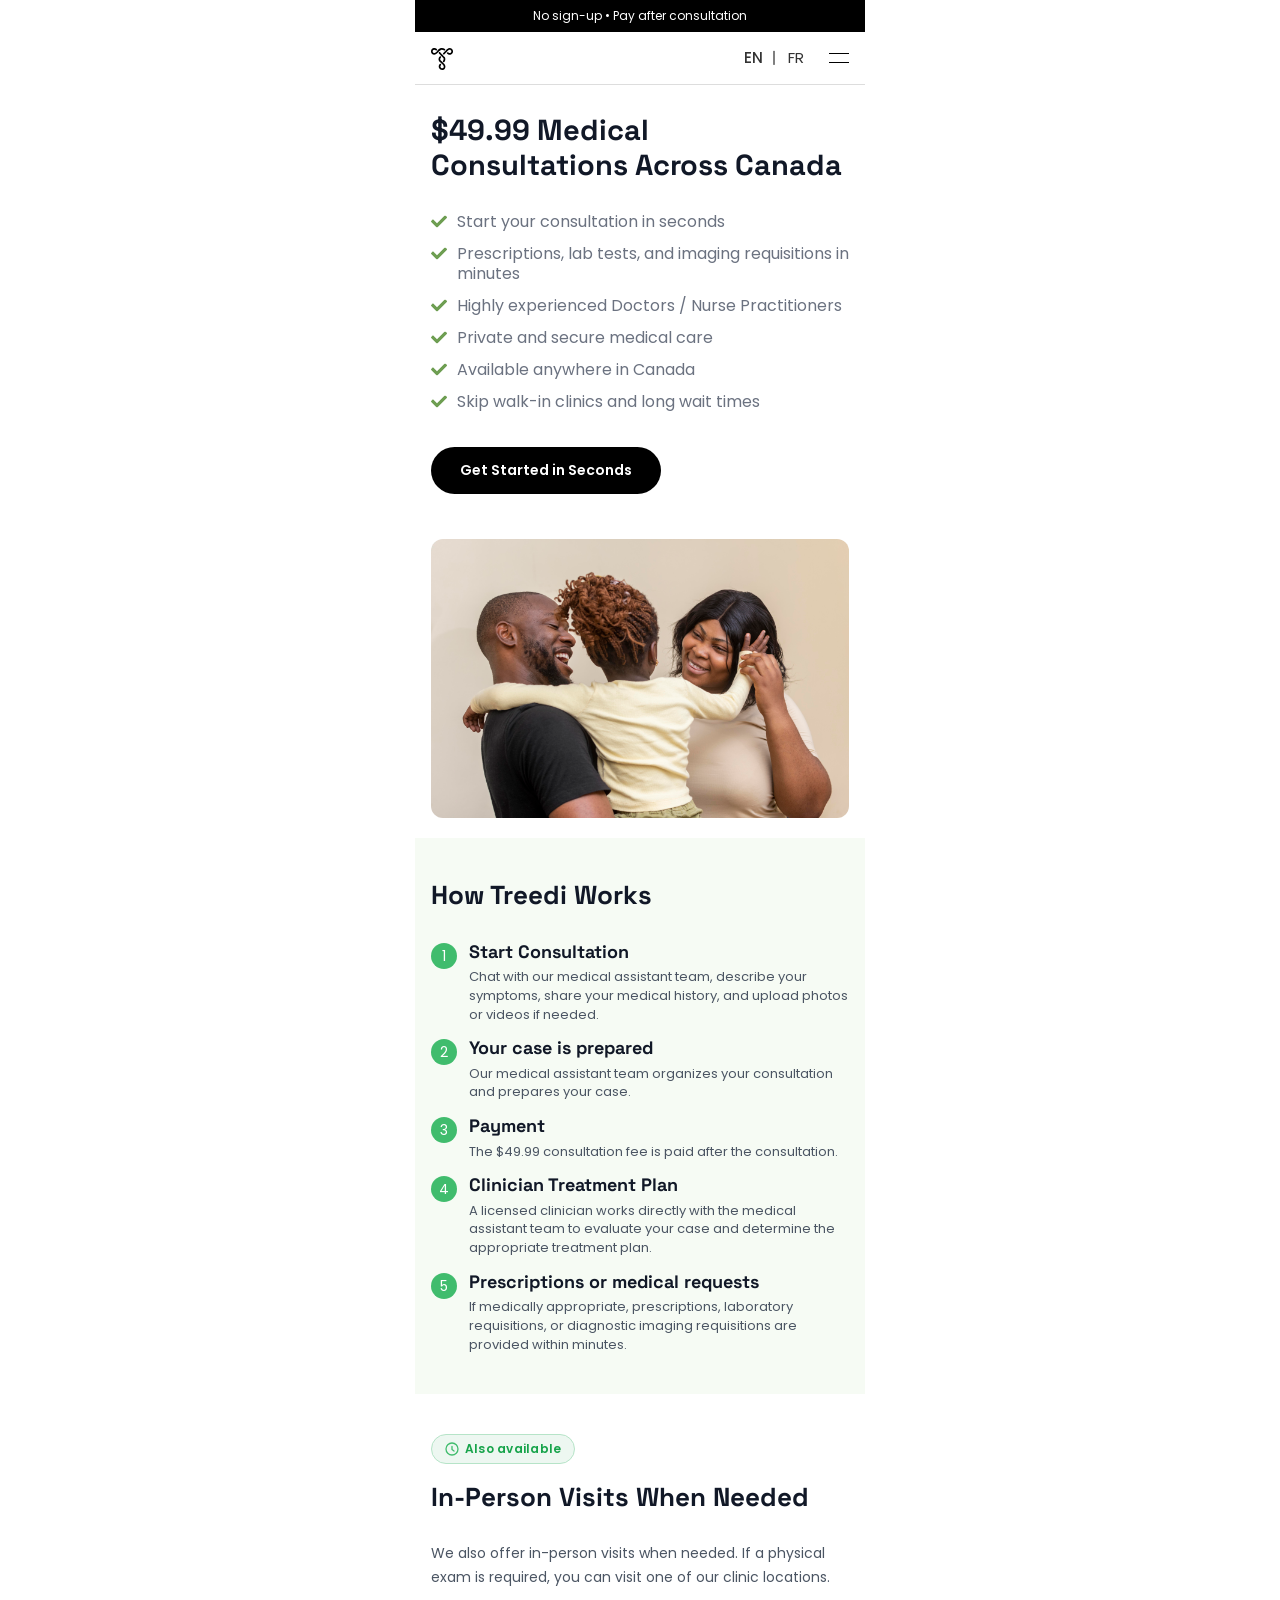
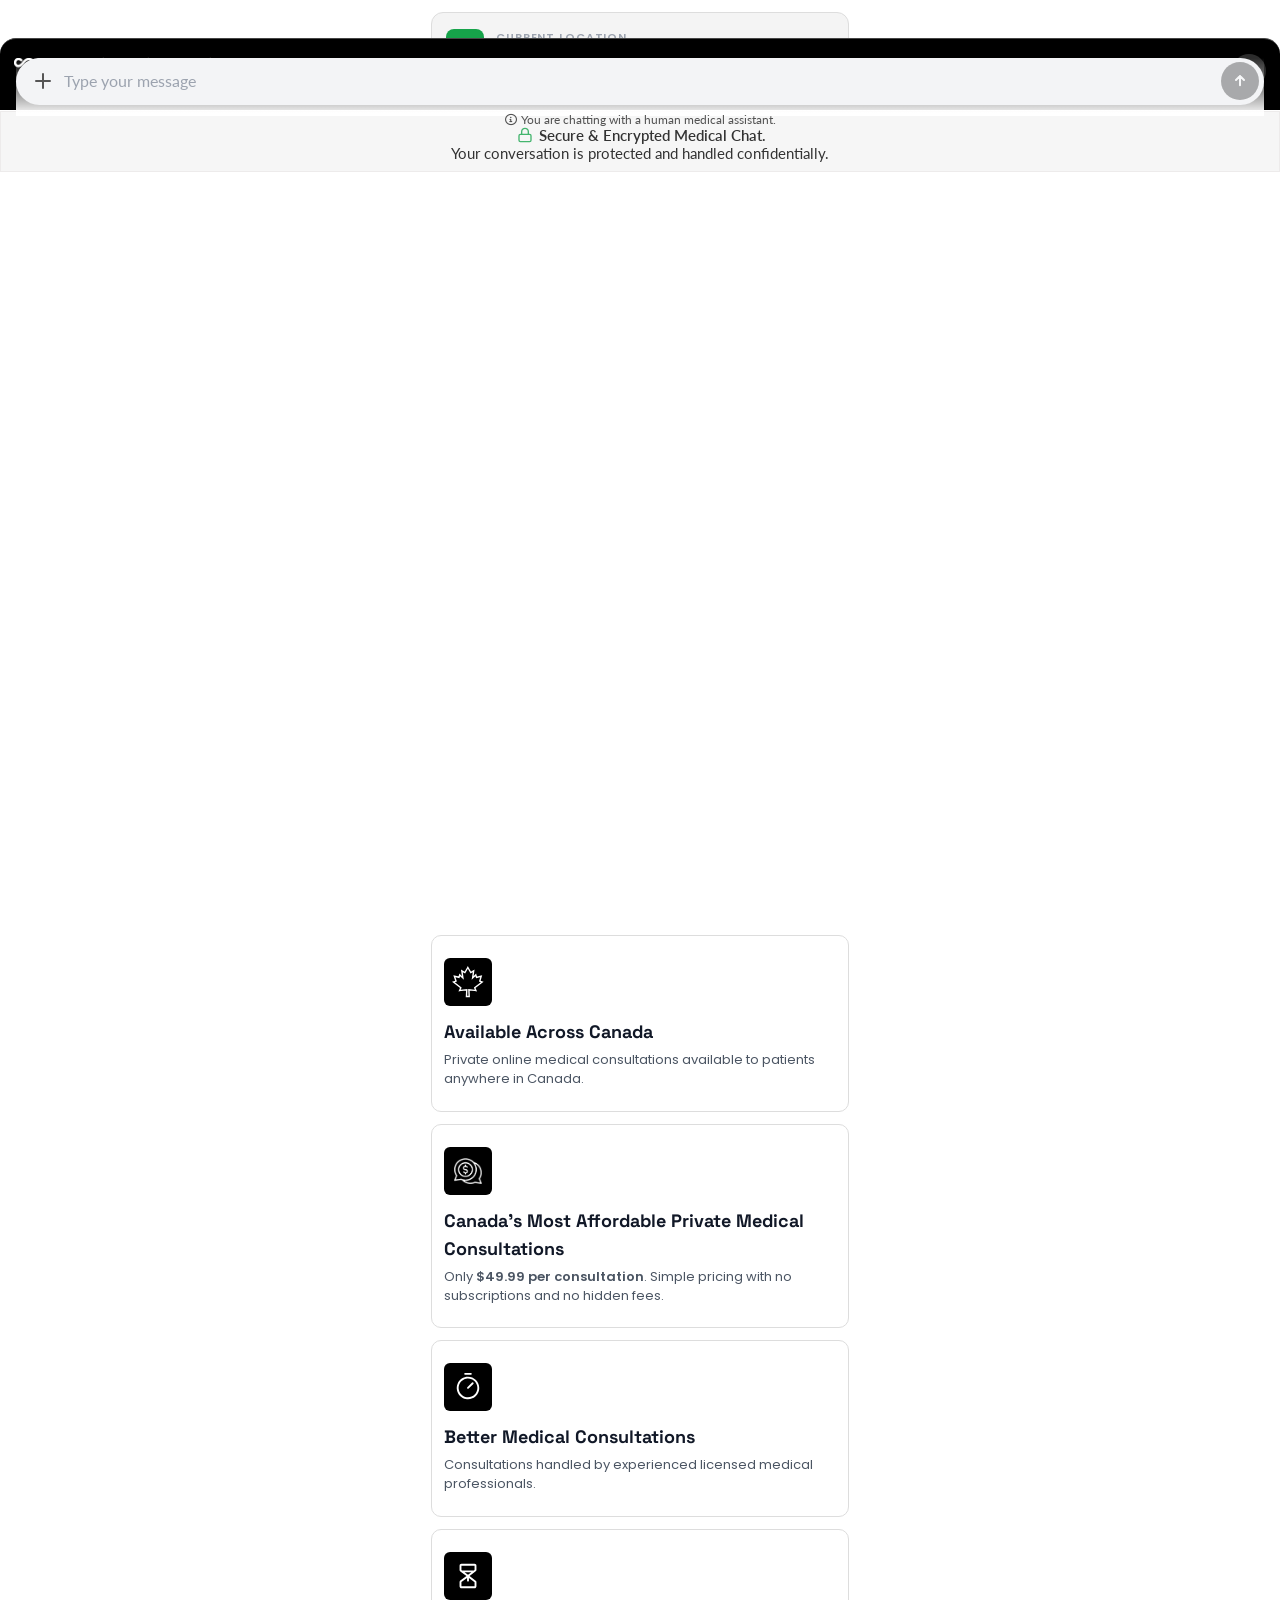
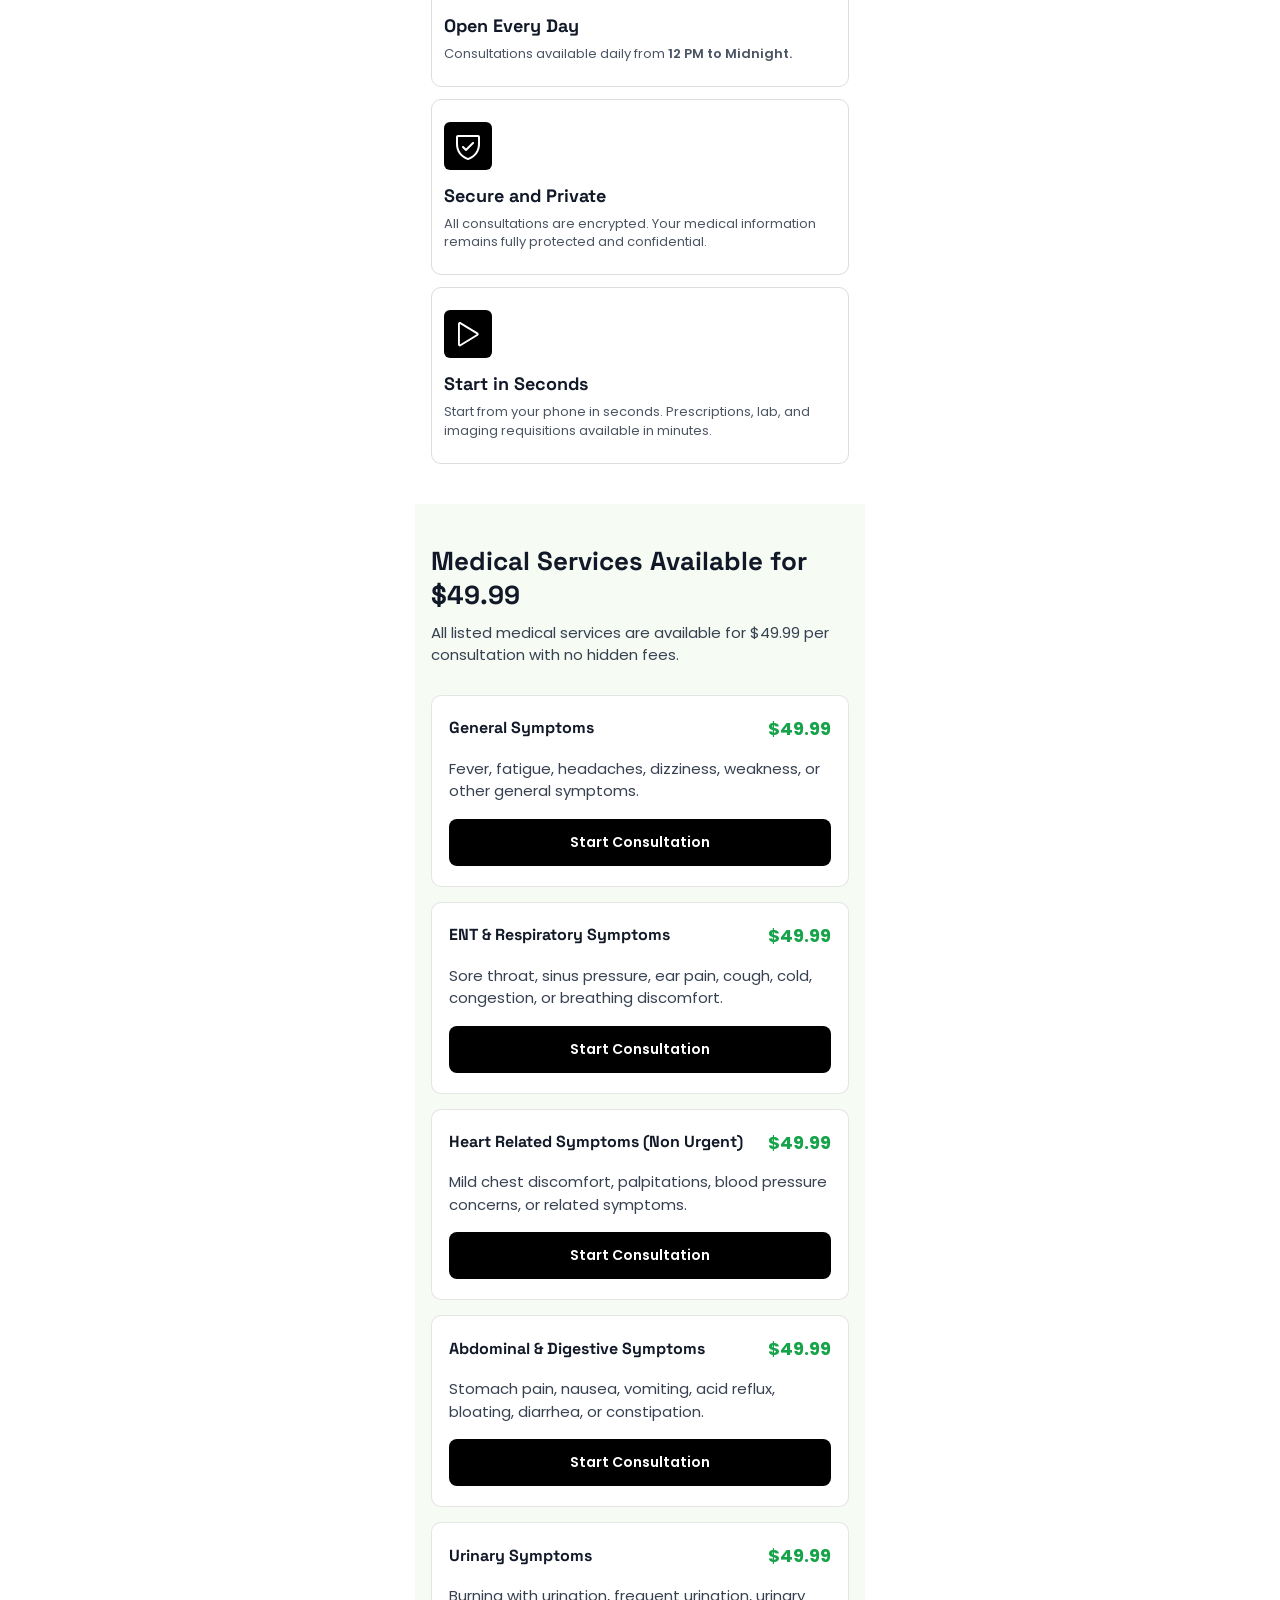
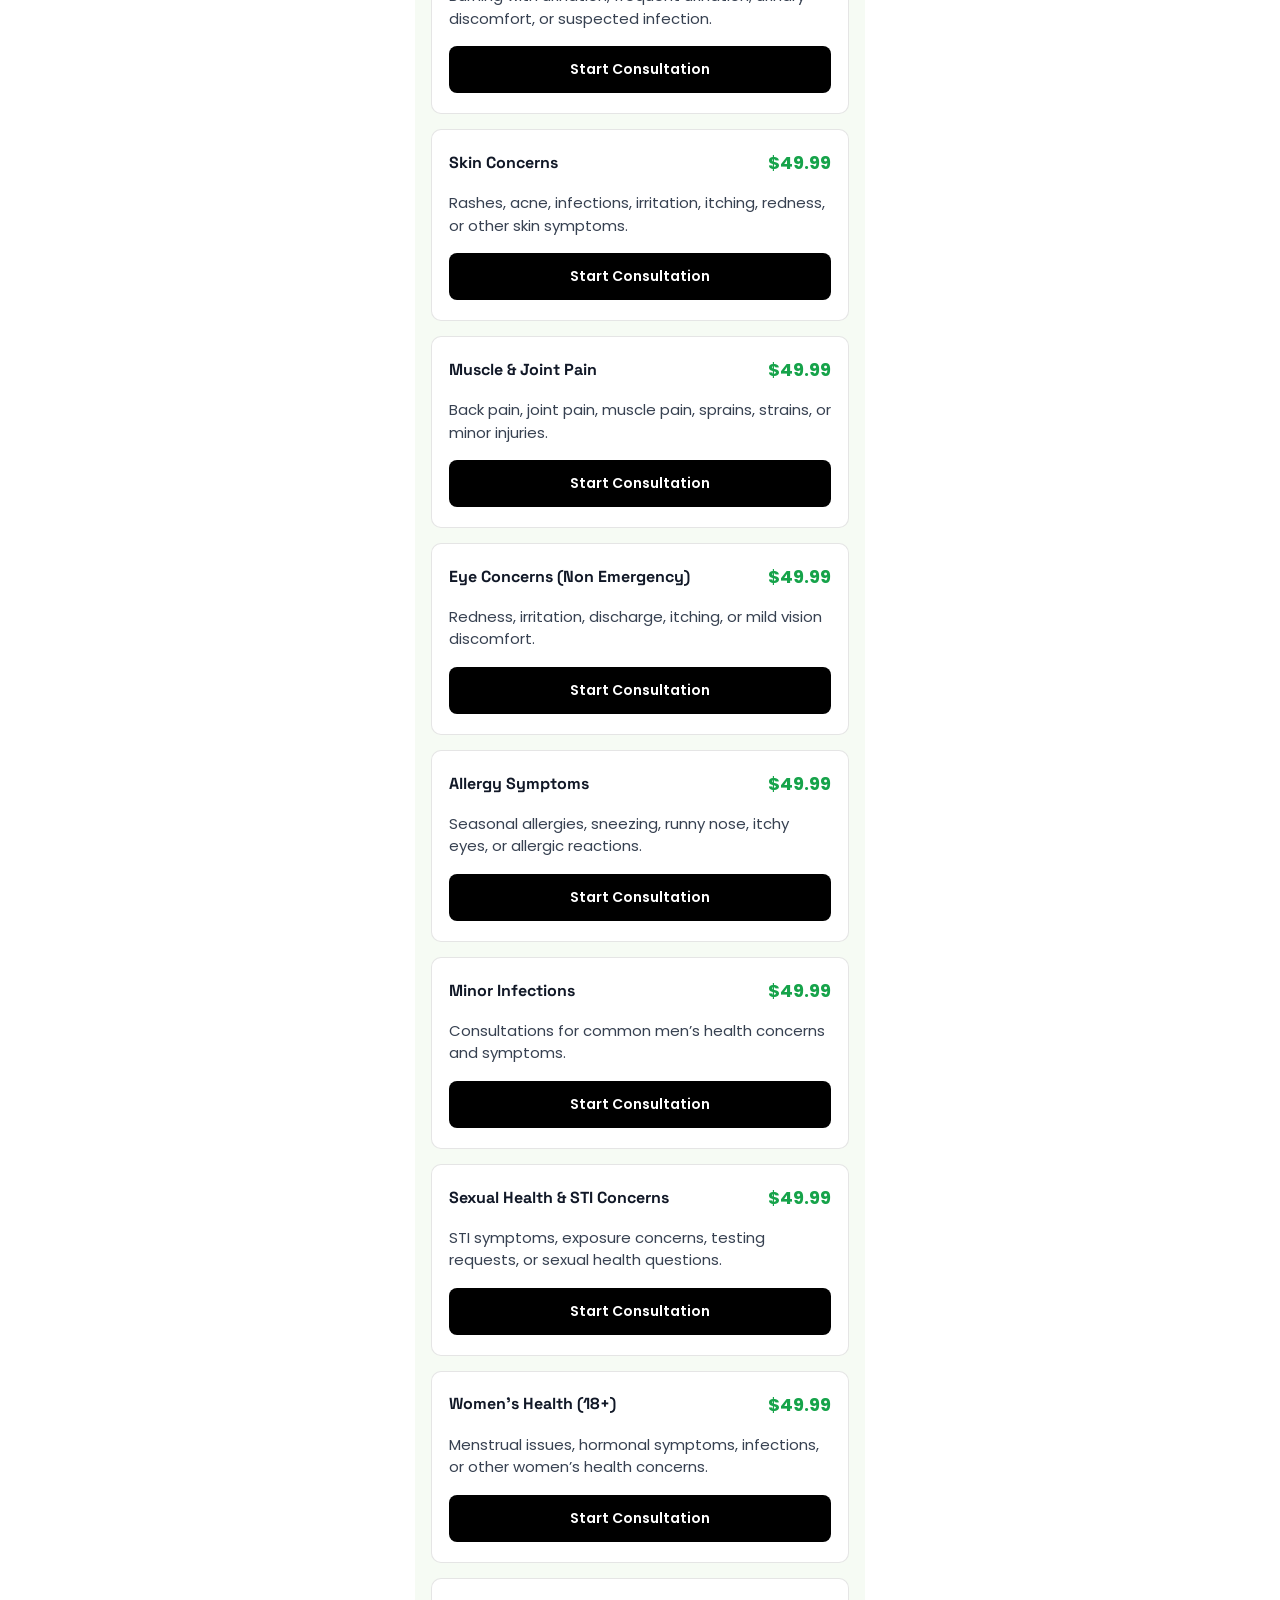
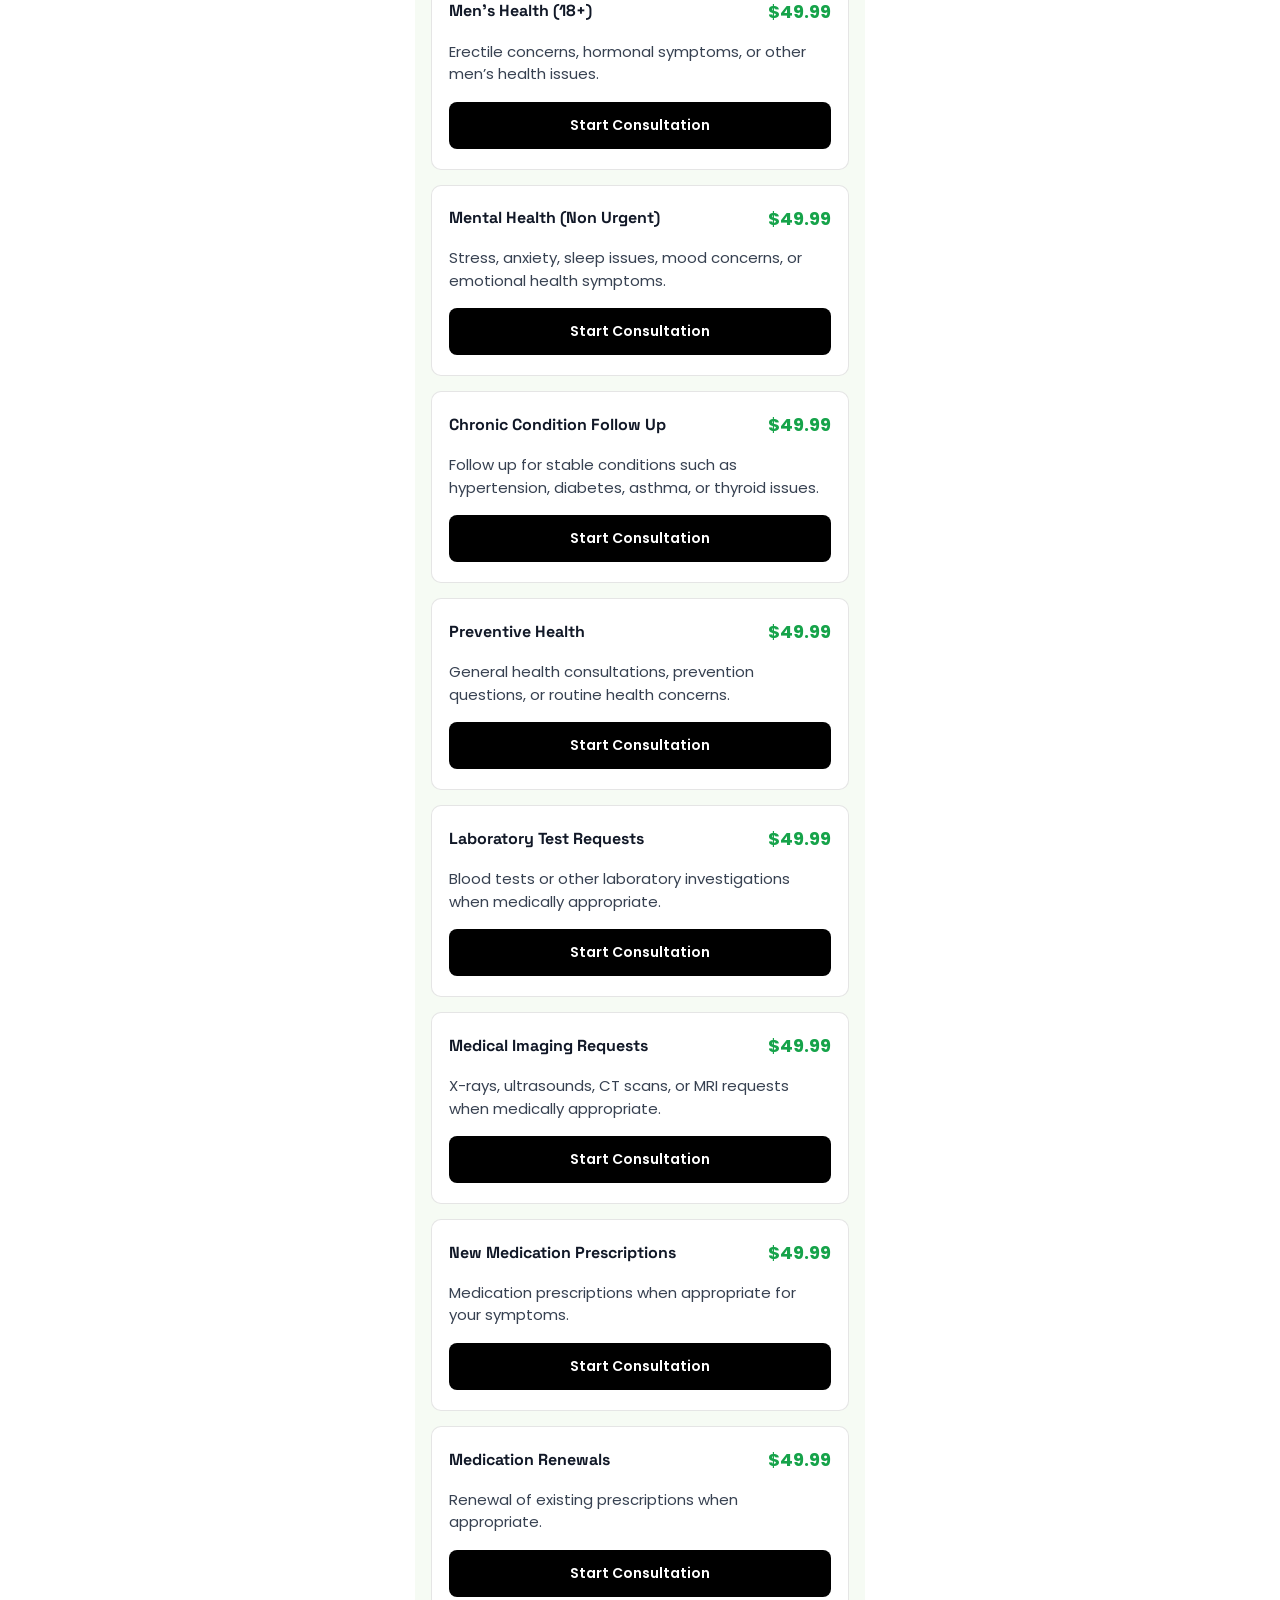
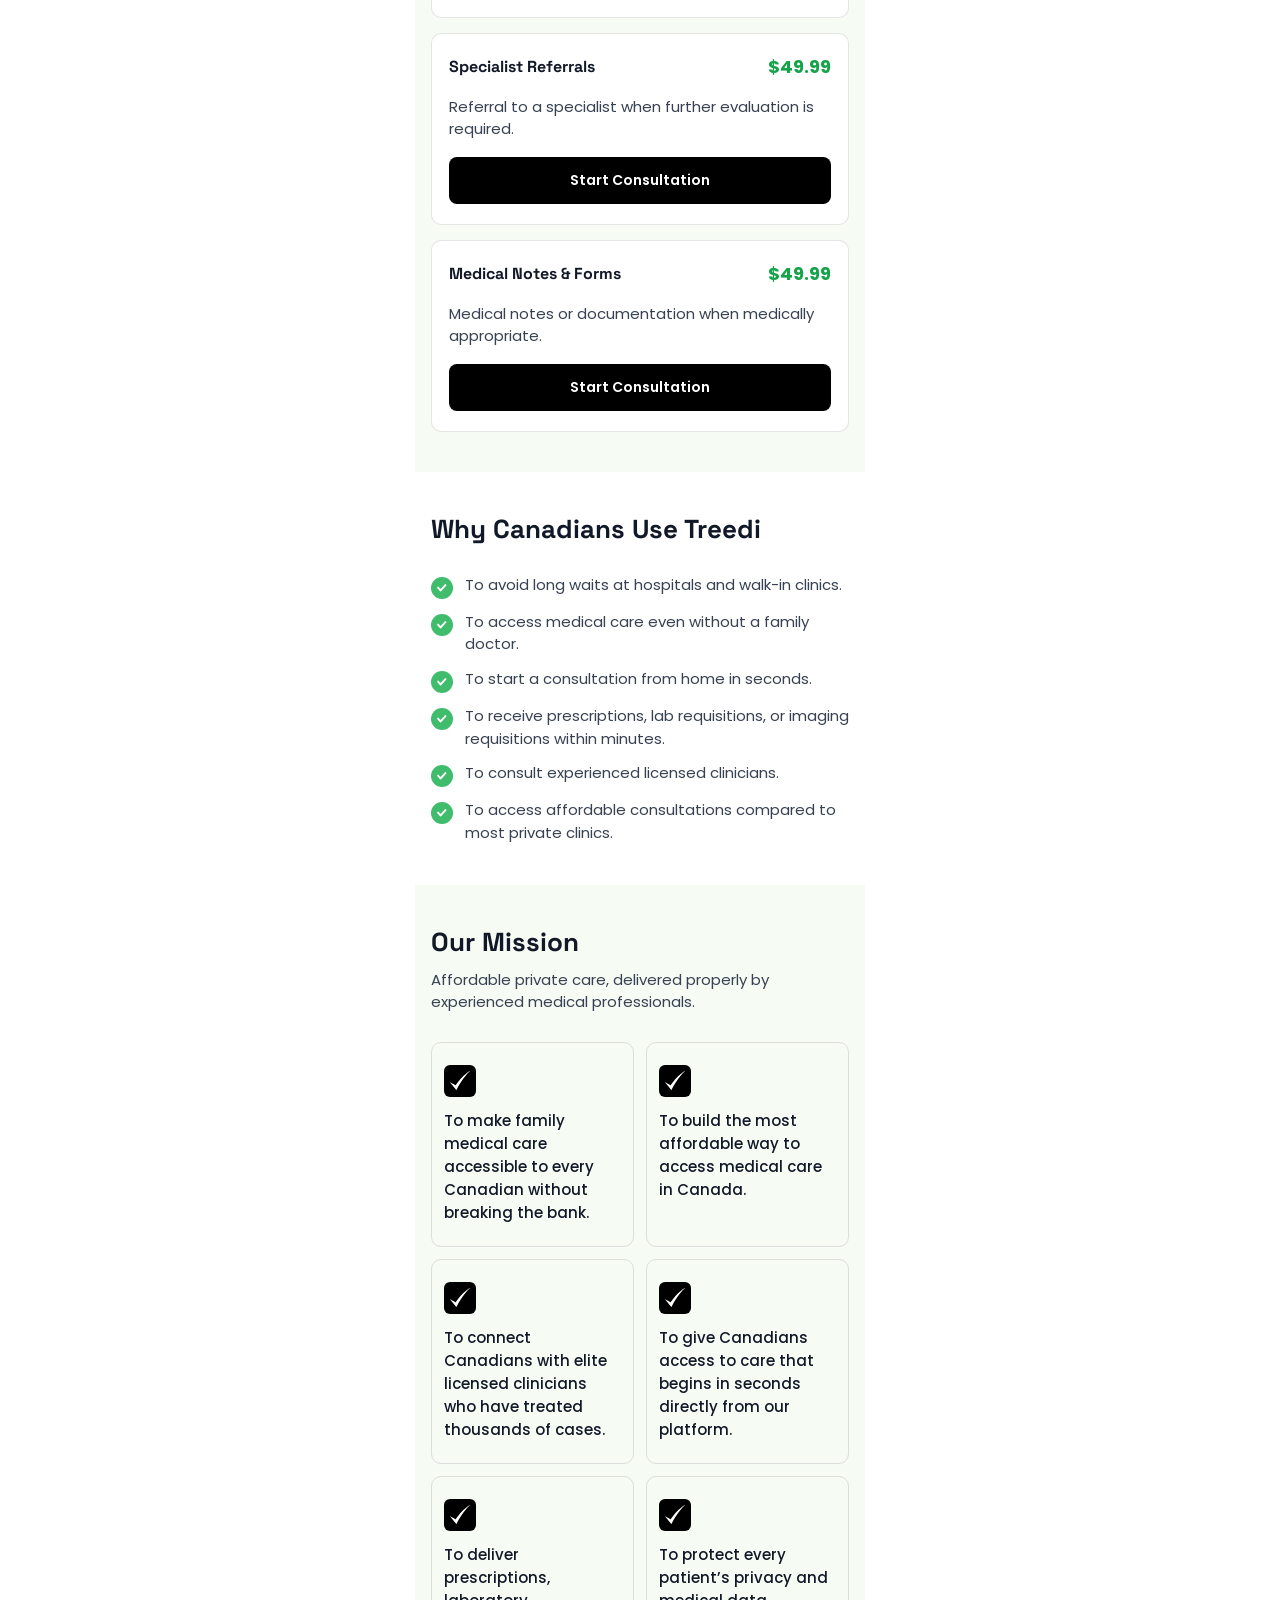
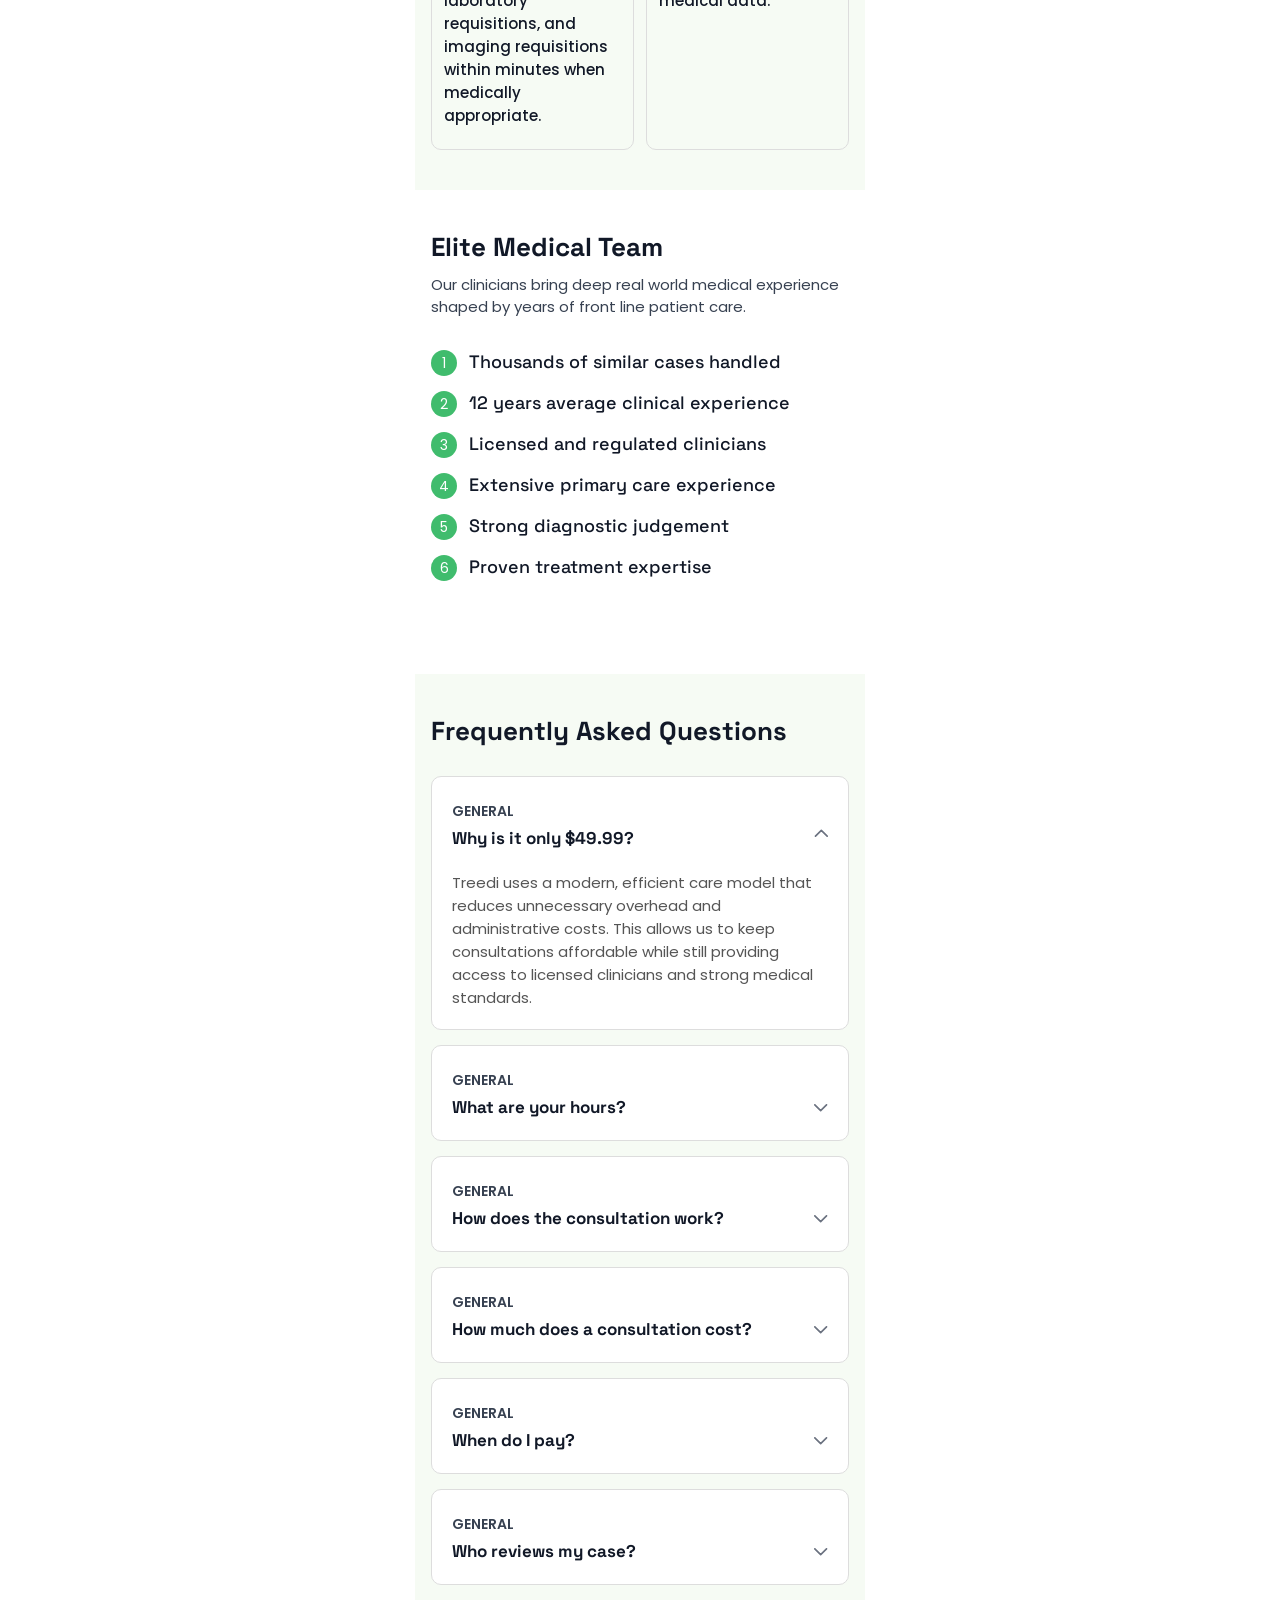
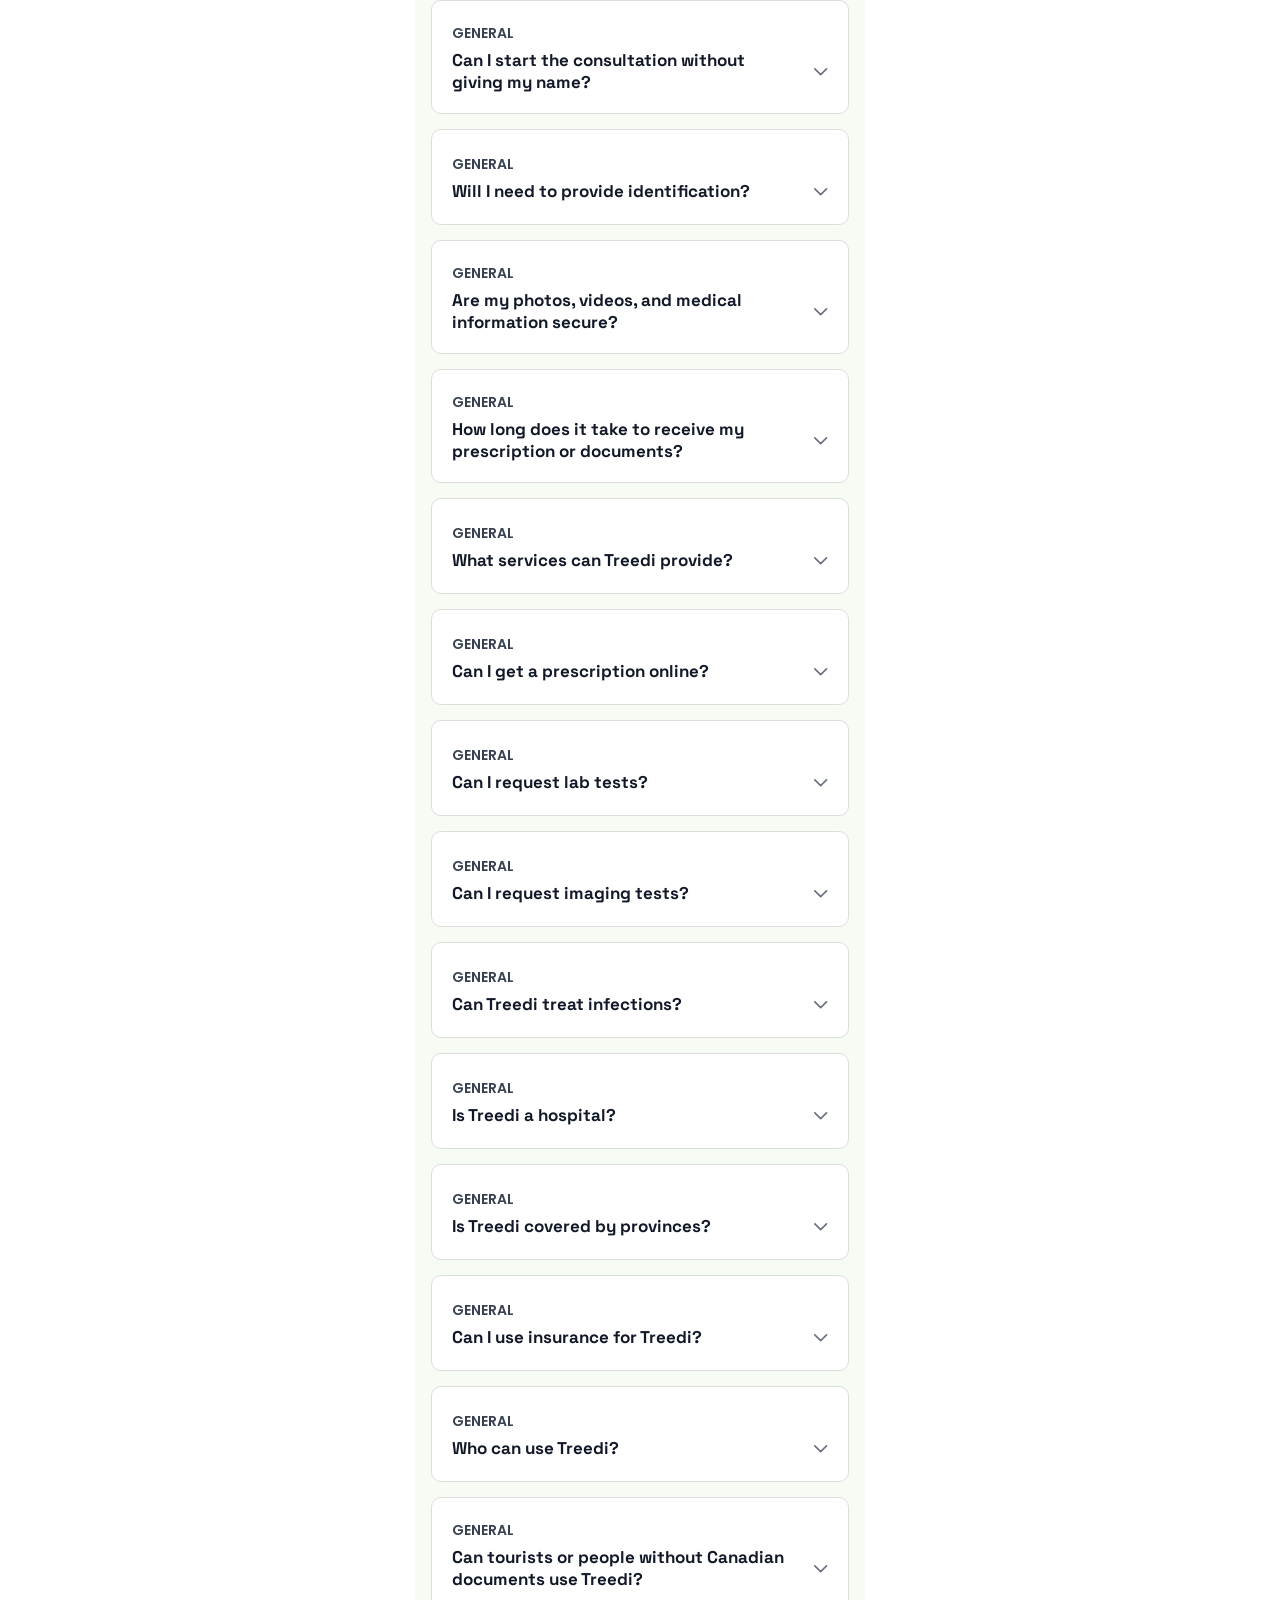
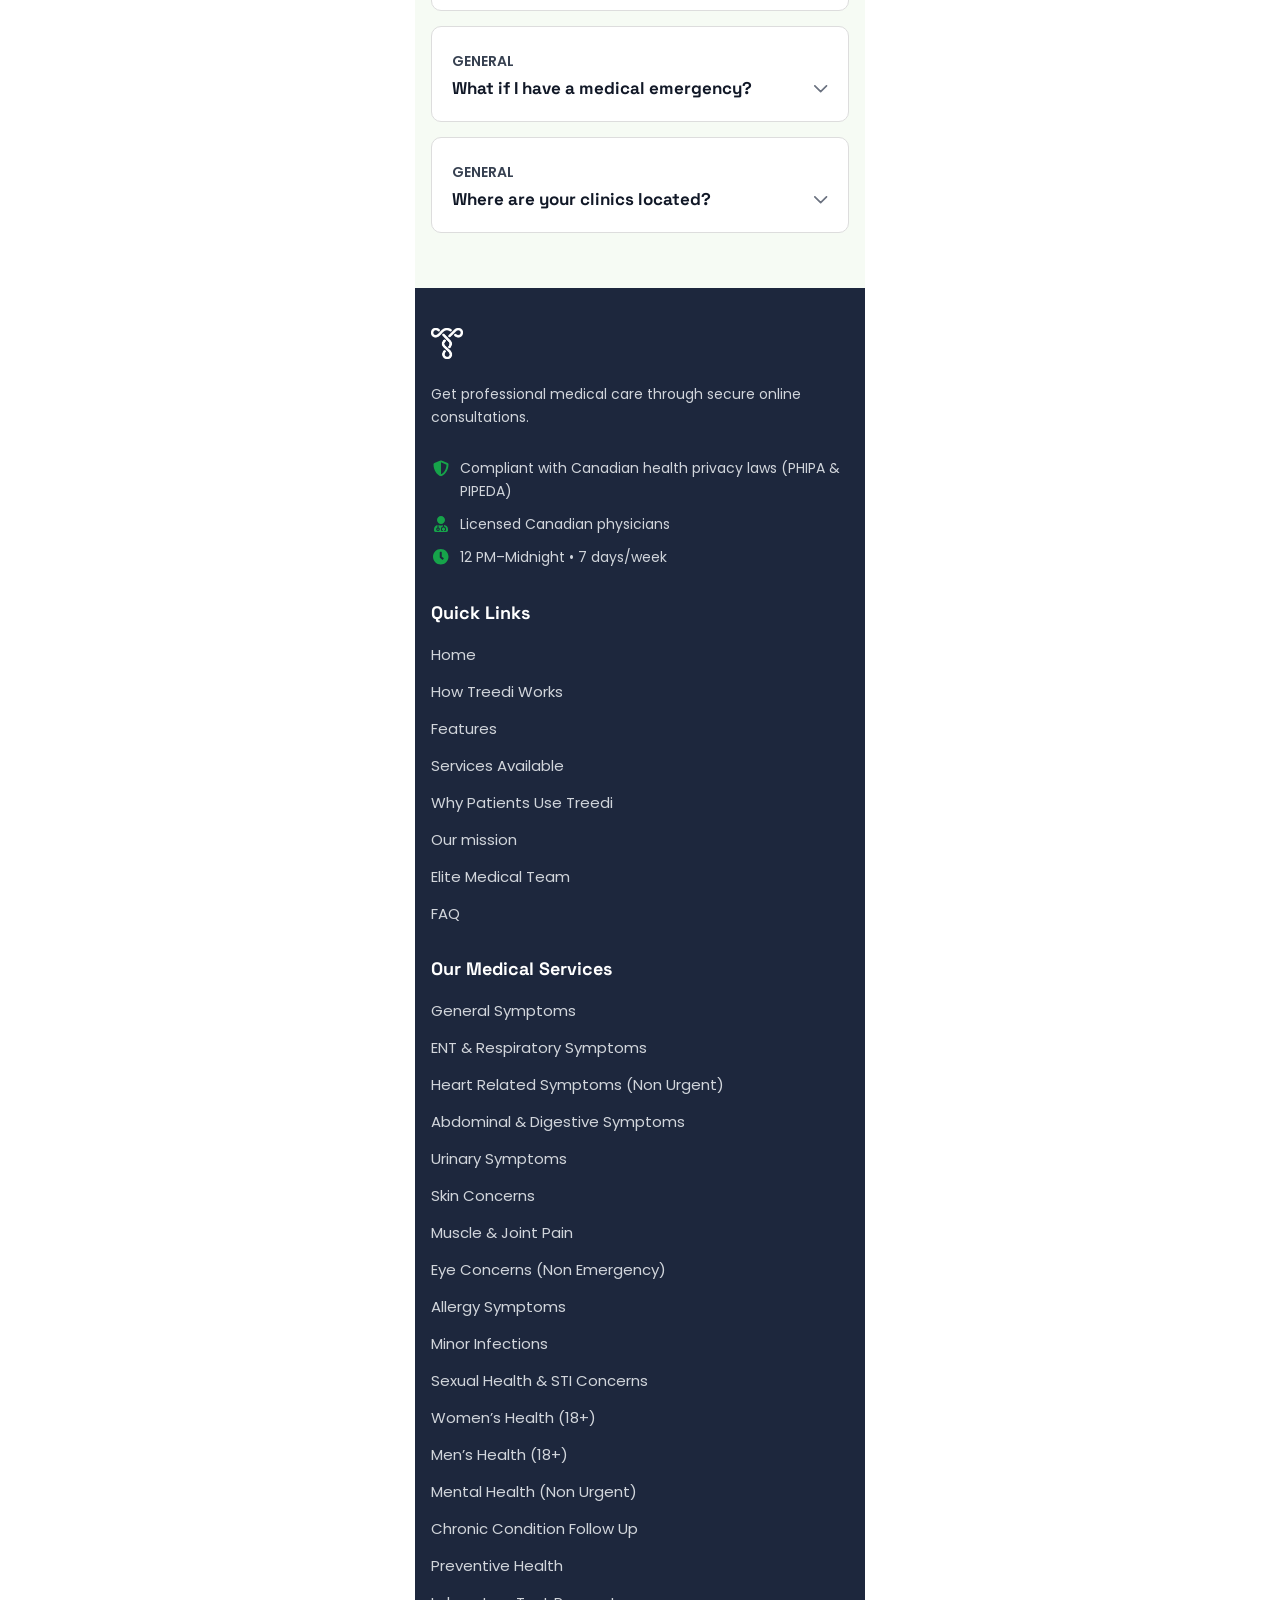
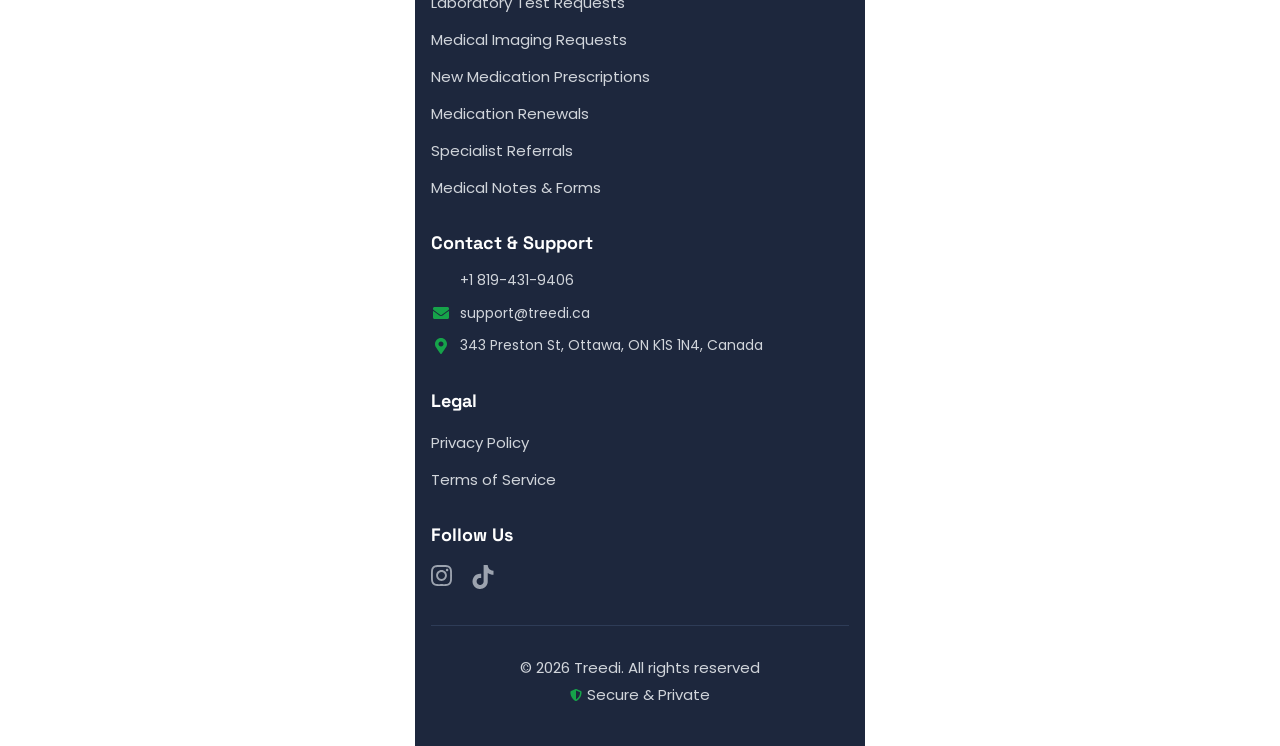
==== commit f6bbcae3: "some changes made here" ====
--- a/index.html
+++ b/index.html
@@ -236,9 +236,13 @@
 				</div>
 				<div class="inperson-location-text">
 					<p class="inperson-location-label">Current location</p>
-					<p class="inperson-location-name">343 Preston Street, Ottawa</p>
+					<p class="inperson-location-name">343 Preston Street, 11th Floor, Office 1186, Ottawa</p>
 					<p class="inperson-location-note">More locations coming soon</p>
 				</div>
+			</div>
+
+			<div class="location-building">
+				<img src="images/location-building.png" alt="">
 			</div>
 
 			<!-- What we can do -->
--- a/style.css
+++ b/style.css
@@ -1989,6 +1989,12 @@
     margin-top: 4px;
 }
 
-
-
-
+.location-building {
+    padding-bottom: 20px;
+}
+
+.location-building img {
+    border-radius: 8px;
+}
+
+
